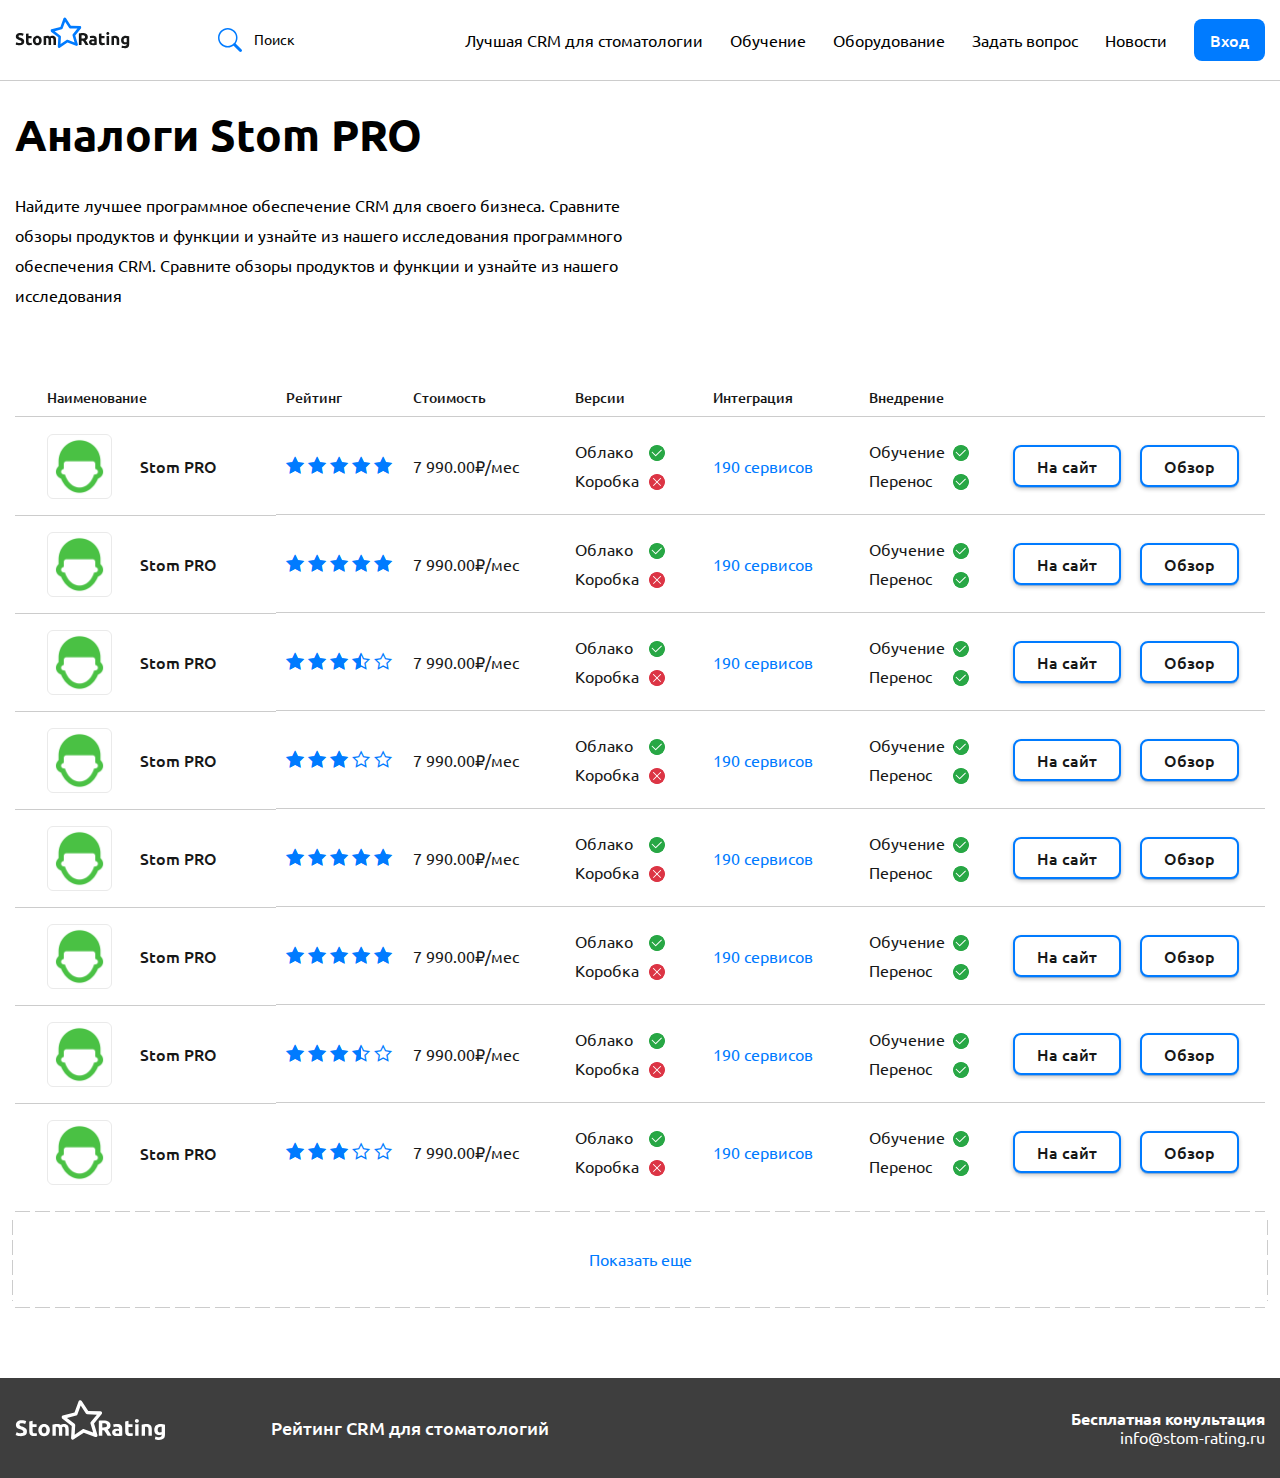
==== analogs.html @ 8da3179c "add page, fix task" ====
<!DOCTYPE html>
<html lang="ru">
	<head>
		<meta charset="UTF-8">
		<title>Stom Rating</title>
		<meta name="format-detection" content="telephone=no">
		<meta name="viewport" content="width=device-width, initial-scale=1.0">
		<!-- <meta name="robots" content="noindex, nofollow"> -->
		<!-- <meta name="viewport" content="width=device-width, initial-scale=1.0, maximum-scale=1.0, user-scalable=0"> -->
		<!-- <link rel="shortcut icon" href="favicon.ico"> -->
	
		<link rel="stylesheet" href="css/style.min.css">
	</head>
	<body>
		<div class="wrapper analogs-page">
			<header class="header" id="header">
	<div class="container">
		<div class="header__body">
			<div class="header__column header__column_1">
				<div class="header__logo logo">
					<a href="index.html">
						<img src="img/logo/logo.svg" alt="">
					</a>
				</div>
			</div>
			<div class="header__column header__column_2">
				<form action="/" class="search">
					<div class="search__item">
						<label class="search__icon" for="search">
							<img src="img/icons/Search.svg" alt="serch">
						</label>
						<input id="search" autocomplete="off" type="text" name="form[]" data-value="Поиск" class="input">
						<button class="" type="submit"><span><img src="img/icons/Search.svg" alt="btn"></span></button>
					</div>
				</form>
			</div>
			<div class="header__column header__column_3">
				<nav class="header__nav nav">
					<ul>
						<li>
							<a href="#">Лучшая CRM для стоматологии</a>
						</li>
						<li>
							<a href="#">Обучение</a>
						</li>
						<li>
							<a href="#">Оборудование</a>
						</li>
						<li>
							<a href="#">Задать вопрос</a>
						</li>
						<li>
							<a href="#">Новости</a>
						</li>
						<li>
							<a class="btn-default" href="#">Вход</a>
						</li>
					</ul>
				</nav>
			</div>
			<div class="header__column header__column_4">
				<div class="header__burger">
					<div class="burger-wrap">
						<div class="burger" data-activEl="nav">
							<span></span>
							<span></span>
							<span></span>
							<span></span>
						</div>
					</div>
				</div>
			</div>
		</div>
	</div>
</header>
			<main class="page">
				<div class="analogs-page-head">
					<div class="container">
						<h1 class="title">
							Аналоги Stom PRO
						</h1>
						<p>
							Найдите лучшее программное обеспечение CRM для своего бизнеса. Сравните обзоры продуктов и функции и узнайте из нашего исследования программного обеспечения CRM. Сравните обзоры продуктов и функции и узнайте из нашего исследования
						</p>					
					</div>					
				</div>


						<section class="table-block">
							<div class="container">
								<table class="responsive">
				    				
									<tr>
										<th>Наименование</th>
										<th>Рейтинг</th>
										<th>Стоимость</th>
										<th>Версии</th>
										<th>Интеграция</th>
										<th>Внедрение</th>
										<th></th>
									</tr>
									<tr>
										<td class="td td_1">
											<a href="#">
												<span class="ibg">
													<img src="img/user-male.png" alt="">
												</span>
												Stom PRO
											</a>
										</td>
										<td class="table-rating">
											<div class="rating-block">
												<div class="rating">
													<div class="rating__line">
														<span class="icon-star-empty"></span>
														<span class="icon-star-empty"></span>
														<span class="icon-star-empty"></span>
														<span class="icon-star-empty"></span>
														<span class="icon-star-empty"></span>
													</div>
													<div class="rating__activeline">
														<span class="icon-star-full"></span>
														<span class="icon-star-full"></span>
														<span class="icon-star-full"></span>
														<span class="icon-star-full"></span>
														<span class="icon-star-full"></span>
													</div>
													<input value="5" type="hidden" name="rating">
													<div class="stars">
														<span class="star"><i>Ужасно</i></span>
														<span class="star"><i>Плохо</i></span>
														<span class="star"><i>Нормально</i></span>
														<span class="star"><i>Хорошо</i></span>
														<span class="star"><i>Отлично</i></span>
													</div>
												</div>
											</div>
										</td>
										<td class="td td_2">7 990.00₽/мес</td>
										<td class="td td_3">
											<span class="yes">Облако</span>
											<span class="no">Коробка</span>
										</td>
										<td class="td td_4">
											<a class="link" href="#">190 сервисов</a>
										</td>
										<td class="td td_5">
											<span class="yes">Обучение</span>
											<span class="yes">Перенос</span>
										</td>
										<td class="td td_6">
											<a class="btn-default-2" href="#">На сайт</a>
											<a class="btn-default-2" href="#">Обзор</a>
										</td>
									</tr>
									<tr>
										<td class="td td_1">
											<a href="#">
												<span class="ibg">
													<img src="img/user-male.png" alt="">
												</span>
												Stom PRO
											</a>
										</td>
										<td class="table-rating">
											<div class="rating-block">
												<div class="rating">
													<div class="rating__line">
														<span class="icon-star-empty"></span>
														<span class="icon-star-empty"></span>
														<span class="icon-star-empty"></span>
														<span class="icon-star-empty"></span>
														<span class="icon-star-empty"></span>
													</div>
													<div class="rating__activeline">
														<span class="icon-star-full"></span>
														<span class="icon-star-full"></span>
														<span class="icon-star-full"></span>
														<span class="icon-star-full"></span>
														<span class="icon-star-full"></span>
													</div>
													<input value="5" type="hidden" name="rating">
													<div class="stars">
														<span class="star"><i>Ужасно</i></span>
														<span class="star"><i>Плохо</i></span>
														<span class="star"><i>Нормально</i></span>
														<span class="star"><i>Хорошо</i></span>
														<span class="star"><i>Отлично</i></span>
													</div>
												</div>
											</div>
										</td>
										<td class="td td_2">7 990.00₽/мес</td>
										<td class="td td_3">
											<span class="yes">Облако</span>
											<span class="no">Коробка</span>
										</td>
										<td class="td td_4">
											<a class="link" href="#">190 сервисов</a>
										</td>
										<td class="td td_5">
											<span class="yes">Обучение</span>
											<span class="yes">Перенос</span>
										</td>
										<td class="td td_6">
											<a class="btn-default-2" href="#">На сайт</a>
											<a class="btn-default-2" href="#">Обзор</a>
										</td>
									</tr>

									<tr>
										<td class="td td_1">
											<a href="#">
												<span class="ibg">
													<img src="img/user-male.png" alt="">
												</span>
												Stom PRO
											</a>
										</td>
										<td class="table-rating">
											<div class="rating-block">
												<div class="rating">
													<div class="rating__line">
														<span class="icon-star-empty"></span>
														<span class="icon-star-empty"></span>
														<span class="icon-star-empty"></span>
														<span class="icon-star-empty"></span>
														<span class="icon-star-empty"></span>
													</div>
													<div class="rating__activeline">
														<span class="icon-star-full"></span>
														<span class="icon-star-full"></span>
														<span class="icon-star-full"></span>
														<span class="icon-star-full"></span>
														<span class="icon-star-full"></span>
													</div>
													<input value="3.5" type="hidden" name="rating">
													<div class="stars">
														<span class="star"><i>Ужасно</i></span>
														<span class="star"><i>Плохо</i></span>
														<span class="star"><i>Нормально</i></span>
														<span class="star"><i>Хорошо</i></span>
														<span class="star"><i>Отлично</i></span>
													</div>
												</div>
											</div>
										</td>
										<td class="td td_2">7 990.00₽/мес</td>
										<td class="td td_3">
											<span class="yes">Облако</span>
											<span class="no">Коробка</span>
										</td>
										<td class="td td_4">
											<a class="link" href="#">190 сервисов</a>
										</td>
										<td class="td td_5">
											<span class="yes">Обучение</span>
											<span class="yes">Перенос</span>
										</td>
										<td class="td td_6">
											<a class="btn-default-2" href="#">На сайт</a>
											<a class="btn-default-2" href="#">Обзор</a>
										</td>
									</tr>

									<tr>
										<td class="td td_1">
											<a href="#">
												<span class="ibg">
													<img src="img/user-male.png" alt="">
												</span>
												Stom PRO
											</a>
										</td>
										<td class="table-rating">
											<div class="rating-block">
												<div class="rating">
													<div class="rating__line">
														<span class="icon-star-empty"></span>
														<span class="icon-star-empty"></span>
														<span class="icon-star-empty"></span>
														<span class="icon-star-empty"></span>
														<span class="icon-star-empty"></span>
													</div>
													<div class="rating__activeline">
														<span class="icon-star-full"></span>
														<span class="icon-star-full"></span>
														<span class="icon-star-full"></span>
														<span class="icon-star-full"></span>
														<span class="icon-star-full"></span>
													</div>
													<input value="3" type="hidden" name="rating">
													<div class="stars">
														<span class="star"><i>Ужасно</i></span>
														<span class="star"><i>Плохо</i></span>
														<span class="star"><i>Нормально</i></span>
														<span class="star"><i>Хорошо</i></span>
														<span class="star"><i>Отлично</i></span>
													</div>
												</div>
											</div>
										</td>
										<td class="td td_2">7 990.00₽/мес</td>
										<td class="td td_3">
											<span class="yes">Облако</span>
											<span class="no">Коробка</span>
										</td>
										<td class="td td_4">
											<a class="link" href="#">190 сервисов</a>
										</td>
										<td class="td td_5">
											<span class="yes">Обучение</span>
											<span class="yes">Перенос</span>
										</td>
										<td class="td td_6">
											<a class="btn-default-2" href="#">На сайт</a>
											<a class="btn-default-2" href="#">Обзор</a>
										</td>
									</tr>
									<tr>
										<td class="td td_1">
											<a href="#">
												<span class="ibg">
													<img src="img/user-male.png" alt="">
												</span>
												Stom PRO
											</a>
										</td>
										<td class="table-rating">
											<div class="rating-block">
												<div class="rating">
													<div class="rating__line">
														<span class="icon-star-empty"></span>
														<span class="icon-star-empty"></span>
														<span class="icon-star-empty"></span>
														<span class="icon-star-empty"></span>
														<span class="icon-star-empty"></span>
													</div>
													<div class="rating__activeline">
														<span class="icon-star-full"></span>
														<span class="icon-star-full"></span>
														<span class="icon-star-full"></span>
														<span class="icon-star-full"></span>
														<span class="icon-star-full"></span>
													</div>
													<input value="5" type="hidden" name="rating">
													<div class="stars">
														<span class="star"><i>Ужасно</i></span>
														<span class="star"><i>Плохо</i></span>
														<span class="star"><i>Нормально</i></span>
														<span class="star"><i>Хорошо</i></span>
														<span class="star"><i>Отлично</i></span>
													</div>
												</div>
											</div>
										</td>
										<td class="td td_2">7 990.00₽/мес</td>
										<td class="td td_3">
											<span class="yes">Облако</span>
											<span class="no">Коробка</span>
										</td>
										<td class="td td_4">
											<a class="link" href="#">190 сервисов</a>
										</td>
										<td class="td td_5">
											<span class="yes">Обучение</span>
											<span class="yes">Перенос</span>
										</td>
										<td class="td td_6">
											<a class="btn-default-2" href="#">На сайт</a>
											<a class="btn-default-2" href="#">Обзор</a>
										</td>
									</tr>
									<tr>
										<td class="td td_1">
											<a href="#">
												<span class="ibg">
													<img src="img/user-male.png" alt="">
												</span>
												Stom PRO
											</a>
										</td>
										<td class="table-rating">
											<div class="rating-block">
												<div class="rating">
													<div class="rating__line">
														<span class="icon-star-empty"></span>
														<span class="icon-star-empty"></span>
														<span class="icon-star-empty"></span>
														<span class="icon-star-empty"></span>
														<span class="icon-star-empty"></span>
													</div>
													<div class="rating__activeline">
														<span class="icon-star-full"></span>
														<span class="icon-star-full"></span>
														<span class="icon-star-full"></span>
														<span class="icon-star-full"></span>
														<span class="icon-star-full"></span>
													</div>
													<input value="5" type="hidden" name="rating">
													<div class="stars">
														<span class="star"><i>Ужасно</i></span>
														<span class="star"><i>Плохо</i></span>
														<span class="star"><i>Нормально</i></span>
														<span class="star"><i>Хорошо</i></span>
														<span class="star"><i>Отлично</i></span>
													</div>
												</div>
											</div>
										</td>
										<td class="td td_2">7 990.00₽/мес</td>
										<td class="td td_3">
											<span class="yes">Облако</span>
											<span class="no">Коробка</span>
										</td>
										<td class="td td_4">
											<a class="link" href="#">190 сервисов</a>
										</td>
										<td class="td td_5">
											<span class="yes">Обучение</span>
											<span class="yes">Перенос</span>
										</td>
										<td class="td td_6">
											<a class="btn-default-2" href="#">На сайт</a>
											<a class="btn-default-2" href="#">Обзор</a>
										</td>
									</tr>

									<tr>
										<td class="td td_1">
											<a href="#">
												<span class="ibg">
													<img src="img/user-male.png" alt="">
												</span>
												Stom PRO
											</a>
										</td>
										<td class="table-rating">
											<div class="rating-block">
												<div class="rating">
													<div class="rating__line">
														<span class="icon-star-empty"></span>
														<span class="icon-star-empty"></span>
														<span class="icon-star-empty"></span>
														<span class="icon-star-empty"></span>
														<span class="icon-star-empty"></span>
													</div>
													<div class="rating__activeline">
														<span class="icon-star-full"></span>
														<span class="icon-star-full"></span>
														<span class="icon-star-full"></span>
														<span class="icon-star-full"></span>
														<span class="icon-star-full"></span>
													</div>
													<input value="3.5" type="hidden" name="rating">
													<div class="stars">
														<span class="star"><i>Ужасно</i></span>
														<span class="star"><i>Плохо</i></span>
														<span class="star"><i>Нормально</i></span>
														<span class="star"><i>Хорошо</i></span>
														<span class="star"><i>Отлично</i></span>
													</div>
												</div>
											</div>
										</td>
										<td class="td td_2">7 990.00₽/мес</td>
										<td class="td td_3">
											<span class="yes">Облако</span>
											<span class="no">Коробка</span>
										</td>
										<td class="td td_4">
											<a class="link" href="#">190 сервисов</a>
										</td>
										<td class="td td_5">
											<span class="yes">Обучение</span>
											<span class="yes">Перенос</span>
										</td>
										<td class="td td_6">
											<a class="btn-default-2" href="#">На сайт</a>
											<a class="btn-default-2" href="#">Обзор</a>
										</td>
									</tr>

									<tr>
										<td class="td td_1">
											<a href="#">
												<span class="ibg">
													<img src="img/user-male.png" alt="">
												</span>
												Stom PRO
											</a>
										</td>
										<td class="table-rating">
											<div class="rating-block">
												<div class="rating">
													<div class="rating__line">
														<span class="icon-star-empty"></span>
														<span class="icon-star-empty"></span>
														<span class="icon-star-empty"></span>
														<span class="icon-star-empty"></span>
														<span class="icon-star-empty"></span>
													</div>
													<div class="rating__activeline">
														<span class="icon-star-full"></span>
														<span class="icon-star-full"></span>
														<span class="icon-star-full"></span>
														<span class="icon-star-full"></span>
														<span class="icon-star-full"></span>
													</div>
													<input value="3" type="hidden" name="rating">
													<div class="stars">
														<span class="star"><i>Ужасно</i></span>
														<span class="star"><i>Плохо</i></span>
														<span class="star"><i>Нормально</i></span>
														<span class="star"><i>Хорошо</i></span>
														<span class="star"><i>Отлично</i></span>
													</div>
												</div>
											</div>
										</td>
										<td class="td td_2">7 990.00₽/мес</td>
										<td class="td td_3">
											<span class="yes">Облако</span>
											<span class="no">Коробка</span>
										</td>
										<td class="td td_4">
											<a class="link" href="#">190 сервисов</a>
										</td>
										<td class="td td_5">
											<span class="yes">Обучение</span>
											<span class="yes">Перенос</span>
										</td>
										<td class="td td_6">
											<a class="btn-default-2" href="#">На сайт</a>
											<a class="btn-default-2" href="#">Обзор</a>
										</td>
									</tr>
				
				

				         		 </table> 
				         		 <div class="table-block__btn-load-more">
				         		 	<span></span>
				         		 	<a href="#" class="link">Показать еще</a>
				         		 </div>
							</div>
						</section>
			</main>
			<footer class="footer">
	<div class="container">
		<div class="footer__body">
			<div class="footer__column footer__column_1">
				<div class="footer__logo">
					<a href="#">
						<img src="img/logo/logo-white.svg" alt="logo">
					</a>
				</div>
			</div>
			<div class="footer__column footer__column_2">
				<div class="footer__title">
					Рейтинг CRM для стоматологий
				</div>
			</div>
			<div class="footer__column footer__column_3">
				<div class="footer__email">
					<span>Бесплатная конультация</span>
					<a href="mailto:info@stom-rating.ru">info@stom-rating.ru</a>
				</div>
			</div>
		</div>
	</div>
</footer>
		</div>
		<script src="js/libs.min.js"></script>
		<script src="js/main.min.js"></script>
	</body>
</html>
---- css/style.min.css ----
@font-face{font-family:Ubuntu;font-display:swap;src:url(../fonts/Ubuntu-Bold.woff) format("woff"),url(../fonts/Ubuntu-Bold.woff2) format("woff2");font-weight:700;font-style:normal}@font-face{font-family:Ubuntu-BoldItalic;font-display:swap;src:url(../fonts/Ubuntu-BoldItalic.woff) format("woff"),url(../fonts/Ubuntu-BoldItalic.woff2) format("woff2");font-weight:700;font-style:normal}@font-face{font-family:Ubuntu-Italic;font-display:swap;src:url(../fonts/Ubuntu-Italic.woff) format("woff"),url(../fonts/Ubuntu-Italic.woff2) format("woff2");font-weight:400;font-style:normal}@font-face{font-family:Ubuntu;font-display:swap;src:url(../fonts/Ubuntu-Light.woff) format("woff"),url(../fonts/Ubuntu-Light.woff2) format("woff2");font-weight:300;font-style:normal}@font-face{font-family:Ubuntu-LightItalic;font-display:swap;src:url(../fonts/Ubuntu-LightItalic.woff) format("woff"),url(../fonts/Ubuntu-LightItalic.woff2) format("woff2");font-weight:300;font-style:normal}@font-face{font-family:Ubuntu;font-display:swap;src:url(../fonts/Ubuntu-Medium.woff) format("woff"),url(../fonts/Ubuntu-Medium.woff2) format("woff2");font-weight:500;font-style:normal}@font-face{font-family:Ubuntu-MediumItalic;font-display:swap;src:url(../fonts/Ubuntu-MediumItalic.woff) format("woff"),url(../fonts/Ubuntu-MediumItalic.woff2) format("woff2");font-weight:500;font-style:normal}@font-face{font-family:Ubuntu;font-display:swap;src:url(../fonts/Ubuntu-Regular.woff) format("woff"),url(../fonts/Ubuntu-Regular.woff2) format("woff2");font-weight:400;font-style:normal}@font-face{font-family:icomoon;font-display:swap;src:url(../fonts/icomoon.woff) format("woff"),url(../fonts/icomoon.woff2) format("woff2");font-weight:400;font-style:normal}/*! normalize.css v8.0.1 | MIT License | github.com/necolas/normalize.css */html{line-height:1.15;-webkit-text-size-adjust:100%}body{margin:0}main{display:block}h1{font-size:2em;margin:.67em 0}hr{-webkit-box-sizing:content-box;box-sizing:content-box;height:0;overflow:visible}pre{font-family:monospace,monospace;font-size:1em}a{background-color:transparent}abbr[title]{border-bottom:none;text-decoration:underline;-webkit-text-decoration:underline dotted;text-decoration:underline dotted}b,strong{font-weight:bolder}code,kbd,samp{font-family:monospace,monospace;font-size:1em}small{font-size:80%}sub,sup{font-size:75%;line-height:0;position:relative;vertical-align:baseline}sub{bottom:-.25em}sup{top:-.5em}img{border-style:none}button,input,optgroup,select,textarea{font-family:inherit;font-size:100%;line-height:1.15;margin:0}button,input{overflow:visible}button,select{text-transform:none}[type=button],[type=reset],[type=submit],button{-webkit-appearance:button}[type=button]::-moz-focus-inner,[type=reset]::-moz-focus-inner,[type=submit]::-moz-focus-inner,button::-moz-focus-inner{border-style:none;padding:0}[type=button]:-moz-focusring,[type=reset]:-moz-focusring,[type=submit]:-moz-focusring,button:-moz-focusring{outline:1px dotted ButtonText}fieldset{padding:.35em .75em .625em}legend{-webkit-box-sizing:border-box;box-sizing:border-box;color:inherit;display:table;max-width:100%;padding:0;white-space:normal}progress{vertical-align:baseline}textarea{overflow:auto}[type=checkbox],[type=radio]{-webkit-box-sizing:border-box;box-sizing:border-box;padding:0}[type=number]::-webkit-inner-spin-button,[type=number]::-webkit-outer-spin-button{height:auto}[type=search]{-webkit-appearance:textfield;outline-offset:-2px}[type=search]::-webkit-search-decoration{-webkit-appearance:none}::-webkit-file-upload-button{-webkit-appearance:button;font:inherit}details{display:block}summary{display:list-item}template{display:none}[hidden]{display:none}@font-face{font-family:icomoon;src:url(../fonts/icomoon.eot?6o98gs);src:url(../fonts/icomoon.eot?6o98gs#iefix) format("embedded-opentype"),url(../fonts/icomoon.ttf?6o98gs) format("truetype"),url(../fonts/icomoon.woff?6o98gs) format("woff"),url(../fonts/icomoon.svg?6o98gs#icomoon) format("svg");font-weight:400;font-style:normal;font-display:block}[class*=" icon-"],[class^=icon-]{font-family:icomoon;speak:never;font-style:normal;font-weight:400;font-variant:normal;text-transform:none;line-height:1;-webkit-font-smoothing:antialiased;-moz-osx-font-smoothing:grayscale}.icon-arrow-down:before{content:"\e907"}.icon-arrow-up:before{content:"\e908"}.icon-keyboard_arrow_down:before{content:"\e902"}.icon-keyboard_arrow_right:before{content:"\e900"}.icon-arrow-thin-up:before{content:"\e903"}.icon-arrow-thin-down:before{content:"\e904"}.icon-arrow-right:before{content:"\e905"}.icon-arrow-left:before{content:"\e906"}.icon-chevron-thin-left:before{content:"\e90b"}.icon-chevron-thin-right:before{content:"\e90c"}.icon-star-empty:before{content:"\e9d7"}.icon-star-full:before{content:"\e9d9"}.icon-play3:before{content:"\ea1c"}.icon-pause2:before{content:"\ea1d"}*{padding:0;margin:0;border:0}*,:after,:before{-webkit-box-sizing:border-box;box-sizing:border-box}:active,:focus{outline:0}a:active,a:focus{outline:0}aside,footer,header,nav,section{display:block}body,html{height:100%;min-width:320px;margin:0 auto}body{line-height:1;font-family:Ubuntu,sans-serif;-ms-text-size-adjust:100%;-moz-text-size-adjust:100%;-webkit-text-size-adjust:100%;color:#171818;font-size:14px;opacity:0;-webkit-transition:opacity .8s ease;-o-transition:opacity .8s ease;transition:opacity .8s ease;-webkit-transition-delay:.5s;-o-transition-delay:.5s;transition-delay:.5s}body.lock{overflow:hidden}body.isload{opacity:1}button,input,textarea{font-family:Ubuntu,sans-serif}input::-ms-clear{display:none}button{cursor:pointer}button::-moz-focus-inner{padding:0;border:0}a,a:visited{text-decoration:none}a:hover{text-decoration:none}ul li{list-style:none}img{vertical-align:top}h1,h2,h3,h4,h5,h6{font-weight:inherit;font-size:inherit}.wrapper{width:100%;min-height:100%;overflow:hidden}.page{height:100%;padding-top:80px}.container{max-width:1330px;margin:0 auto;width:100%;padding:0 15px}.ibg{position:relative}.ibg img{position:absolute;width:100%;height:100%;top:0;left:0;-o-object-fit:cover;object-fit:cover}.logo{max-width:116px}.logo img{width:100%}.link{font-weight:400;font-size:16px;line-height:18px;color:#007bff;-webkit-transition:all .2s ease;-o-transition:all .2s ease;transition:all .2s ease}.link-arrow-right{font-weight:700;font-size:16px;line-height:18px;color:#007bff;-webkit-transition:all .2s ease;-o-transition:all .2s ease;transition:all .2s ease;position:relative;padding-right:30px}.link-arrow-right:before{position:absolute;content:url(../img/icons/Arrow-right.svg);top:60%;right:0;-webkit-transform:translateY(-50%);-ms-transform:translateY(-50%);transform:translateY(-50%);-webkit-transition:all .2s ease;-o-transition:all .2s ease;transition:all .2s ease}.link-2{font-weight:400;font-size:14px;line-height:16px;text-decoration:underline;color:#007bff;-webkit-transition:all .2s ease;-o-transition:all .2s ease;transition:all .2s ease}.title{font-weight:700;font-size:44px;line-height:51px}.title-2{font-weight:700;font-size:28px;line-height:30px}.btn-default{background:#007bff;display:inline-block;padding:12px 16px;border-radius:8px;color:#fff;font-size:16px;line-height:18.38px;font-weight:500;-webkit-transition:all .2s ease;-o-transition:all .2s ease;transition:all .2s ease}.btn-default-promo-code{background:#007bff;display:inline-block;padding:12px 16px 12px 57px;border-radius:8px;color:#fff;font-size:16px;line-height:18.38px;font-weight:500;-webkit-transition:all .2s ease;-o-transition:all .2s ease;transition:all .2s ease;position:relative}.btn-default-promo-code:before{position:absolute;content:'';top:50%;left:20px;-webkit-transform:translateY(-50%);-ms-transform:translateY(-50%);transform:translateY(-50%);width:24px;height:24px;background:url(../img/icons/box.svg) center no-repeat;background-size:contain}.btn-default-2{display:inline-block;background:#fff;font-weight:500;font-size:16px;line-height:18px;color:#171818;border:2px solid #007bff;-webkit-box-shadow:0 2px 4px rgba(0,0,0,.24),0 1px 0 rgba(85,162,248,.48);box-shadow:0 2px 4px rgba(0,0,0,.24),0 1px 0 rgba(85,162,248,.48);border-radius:8px;padding:10px 22px;cursor:pointer;-webkit-transition:all .2s ease;-o-transition:all .2s ease;transition:all .2s ease}.green-btn{display:inline-block;background:#28a745;border-radius:32px;padding:6px 12px;color:#fff;font-weight:700;font-size:12px;line-height:14px;-webkit-transition:all .2s ease;-o-transition:all .2s ease;transition:all .2s ease;position:relative;top:0}.views{position:relative;font-weight:400;font-size:14px;line-height:16px;padding-left:32px}.views:before{position:absolute;content:url(../img/icons/Eye.svg);top:-4px;left:0}.breadcrumbs{margin:25px 0;font-weight:400;font-size:16px;line-height:18px;color:#171818}.breadcrumbs>li{display:inline-block;-webkit-transition:all .2s ease;-o-transition:all .2s ease;transition:all .2s ease}.breadcrumbs>li.active>a{font-weight:400;font-size:16px;line-height:18px;color:#171818}.breadcrumbs>li>a{font-weight:400;font-size:16px;line-height:18px;color:rgba(23,24,24,.64);-webkit-transition:all .2s ease;-o-transition:all .2s ease;transition:all .2s ease}.breadcrumbs>li:not(:first-child):before{content:'/';margin-right:5px;color:rgba(23,24,24,.64)}.breadcrumbs>li:not(:first-child).active:before{color:#171818}.slick-slider{position:relative}.slick-slider .slick-list,.slick-slider .slick-track{-webkit-transform:translate3d(0,0,0);-ms-transform:translate3d(0,0,0);transform:translate3d(0,0,0)}.slick-slider .slick-list{position:relative;overflow:hidden;width:100%}.slick-slider .slick-track{position:relative;width:100%;display:-webkit-box;display:-ms-flexbox;display:flex}.slick-slider .slick-slide{position:relative}.burger-wrap{margin-left:10px;display:inline-block;border-radius:4px}.burger-wrap .burger{width:18px;height:18px;display:-webkit-box;display:-ms-flexbox;display:flex;-webkit-box-pack:center;-ms-flex-pack:center;justify-content:center;-webkit-box-align:center;-ms-flex-align:center;align-items:center;-webkit-box-orient:vertical;-webkit-box-direction:normal;-ms-flex-direction:column;flex-direction:column;position:relative;cursor:pointer}.burger-wrap .burger span{width:16px;height:2px;display:block;background:#000;position:absolute;-webkit-transition:all .2s;-o-transition:all .2s;transition:all .2s;border-radius:5px}.burger-wrap .burger span:nth-child(1){top:3px}.burger-wrap .burger span:nth-child(2){background:#000}.burger-wrap .burger span:nth-child(3){background:#000}.burger-wrap .burger span:nth-child(4){bottom:3px}.burger-wrap .second{-webkit-transform:rotate(45deg) scale(1)!important;-ms-transform:rotate(45deg) scale(1)!important;transform:rotate(45deg) scale(1)!important;background:#000}.burger-wrap .third{-webkit-transform:rotate(-45deg) scale(1)!important;-ms-transform:rotate(-45deg) scale(1)!important;transform:rotate(-45deg) scale(1)!important;background:#000}.burger-wrap .first{-webkit-transform:scale(0)!important;-ms-transform:scale(0)!important;transform:scale(0)!important}.burger-wrap .fourth{-webkit-transform:scale(0)!important;-ms-transform:scale(0)!important;transform:scale(0)!important}.btn{display:-webkit-inline-box;display:-ms-inline-flexbox;display:inline-flex;padding:0 0}.btn._fw{width:100%}.select{position:relative}.select__item{position:relative}.select__title{color:#000;background-color:#fff;cursor:pointer;border-radius:4px}.select__value{display:-webkit-box;display:-ms-flexbox;display:flex;color:#000;height:30px;padding:0 14px 0 39px;-webkit-box-align:center;-ms-flex-align:center;align-items:center;-webkit-box-pack:justify;-ms-flex-pack:justify;justify-content:space-between;-webkit-box-orient:horizontal;-webkit-box-direction:reverse;-ms-flex-direction:row-reverse;flex-direction:row-reverse}.select__value span{height:1em;overflow:hidden;display:-webkit-box;-webkit-line-clamp:1;-webkit-box-orient:vertical}.select__value:before{content:"";display:inline-block;-webkit-transition:all .3s ease 0s;-o-transition:all .3s ease 0s;transition:all .3s ease 0s;width:8px;height:7px;background:url(../img/icons/select-arrow.svg) center/100% no-repeat}.select__input{width:100%;background-color:transparent;height:100%}.select__options{color:#000;display:none;position:absolute;top:29px;border-radius:0 0 4px 4px;min-width:100%;left:0;background-color:#fff;border-top:0;border:1px solid #d9d9d9;border-top:0;font-size:14px;padding:10px 0 5px 0}.select__option{cursor:pointer;padding:5px 15px;margin:0}.select._active{z-index:5}.select._active .select__value:before{-webkit-transform:rotate(-180deg);-ms-transform:rotate(-180deg);transform:rotate(-180deg)}.select._active .select__options{display:block}input[type=email],input[type=tel],input[type=text],textarea{-webkit-appearance:none;-moz-appearance:none;appearance:none}.input{border-radius:0!important;width:100%;display:block;padding:0 20px}textarea.input{resize:none;padding:0 0}.checkbox{position:relative}.checkbox__input{position:absolute;width:0;height:0;opacity:0;visibility:hidden}.checkbox__input:checked+.checkbox__text:before{background:#fff url(../img/icons/check.svg) center no-repeat}.checkbox__text{display:-webkit-inline-box;display:-ms-inline-flexbox;display:inline-flex;-webkit-box-align:center;-ms-flex-align:center;align-items:center;position:relative;font-size:16px;color:#fff;letter-spacing:-.3px;line-height:calc(20 / 16);cursor:pointer}.checkbox__text:before{content:"";-ms-flex-item-align:start;align-self:flex-start;margin:0 14px 0 0;-webkit-box-flex:0;-ms-flex:0 0 20px;flex:0 0 20px;left:0;top:0;width:20px;height:18px;background:#fff;border:1px solid #a7a9ac}.checkbox a{color:#fff;text-decoration:underline}.checkbox._error .checkbox__text:before{border:1px solid #ee1212}.options{display:-webkit-box;display:-ms-flexbox;display:flex;-webkit-box-orient:vertical;-webkit-box-direction:normal;-ms-flex-direction:column;flex-direction:column;-webkit-box-align:start;-ms-flex-align:start;align-items:flex-start}.options__item{position:relative;cursor:pointer}.options__input{position:absolute;width:0;height:0;opacity:0;left:0;top:0;visibility:hidden}.options__input:checked+.options__text:after{-webkit-transform:scale(1);-ms-transform:scale(1);transform:scale(1)}.options__text{display:-webkit-inline-box;display:-ms-inline-flexbox;display:inline-flex;-webkit-box-align:center;-ms-flex-align:center;align-items:center;position:relative;font-size:16px;color:#fff;letter-spacing:-.3px;line-height:calc(20 / 16)}.options__text:before{content:"";-ms-flex-item-align:start;align-self:flex-start;margin:0 14px 0 0;-webkit-box-flex:0;-ms-flex:0 0 20px;flex:0 0 20px;left:0;top:0;border-radius:50%;width:20px;height:18px;background:#fff;border:1px solid #a7a9ac}.options__text:after{content:"";-webkit-transition:all .3s ease 0s;-o-transition:all .3s ease 0s;transition:all .3s ease 0s;-webkit-transform:scale(0);-ms-transform:scale(0);transform:scale(0);width:10px;height:10px;border-radius:50%;background-color:#77243a;position:absolute;left:5px;top:4px}.option{position:relative;cursor:pointer;padding-left:25px;line-height:16px;margin-bottom:10px;font-size:15px;font-weight:300}.option:last-child{margin-bottom:0}.option input{display:none}.option:before{position:absolute;left:0;top:0;width:16px;height:16px;content:'';border:1px solid #7f7f7f;border-radius:4px;z-index:2}.option.active:before{background:url(../img/icons/chek.svg) center 1px no-repeat}.option.active:after{background:#007bff;border:1px solid #007bff}.option:after{position:absolute;left:0;top:0;width:16px;height:16px;content:'';border:1px solid #7f7f7f;border-radius:4px;z-index:1}.rating-block{display:table;font-size:0;width:138px;height:30px}.rating{display:inline-block;position:relative;vertical-align:middle;width:100%;height:25px}.rating.edit .star{cursor:pointer}.rating .star{width:17px;height:14px;display:inline-block;position:relative;z-index:3}.rating__line{position:absolute;width:auto;height:24px;top:0;left:0;z-index:1;background-size:136px 100%;display:-webkit-box;display:-ms-flexbox;display:flex;font-size:24px;color:#007bff}.rating__line>span{margin-right:4px}.rating__activeline{position:absolute;width:0;height:24px;top:0;left:0;z-index:2;background-size:136px 100%;display:-webkit-box;display:-ms-flexbox;display:flex;font-size:24px;overflow:hidden;color:#007bff}.rating__activeline>span{margin-right:4px}.rating__value{display:inline-block;color:#1b3139;font-size:14px;line-height:13px;vertical-align:middle;margin:8px 0}.quantity{width:88px;height:40px;display:-webkit-box;display:-ms-flexbox;display:flex;border:1px solid rgba(166,166,166,.45)}.quantity__button{-webkit-box-flex:0;-ms-flex:0 0 30px;flex:0 0 30px;position:relative;cursor:pointer}.quantity__button::after,.quantity__button::before{content:"";position:absolute;top:50%;left:50%;-webkit-transition:all .3s ease 0s;-o-transition:all .3s ease 0s;transition:all .3s ease 0s;margin:0 0 0 -4.5px;background-color:#a6a6a6;width:9px;height:1px}.quantity__button_plus::before{-webkit-transform:rotate(-90deg);-ms-transform:rotate(-90deg);transform:rotate(-90deg)}.quantity__input{-webkit-box-flex:1;-ms-flex:1 1 auto;flex:1 1 auto}.quantity__input input{height:100%;color:#a6a6a6;font-size:12px;width:100%;text-align:center}table th{font-weight:700}table td,table th{padding:9px 15px 9px 0;text-align:left}.header{position:fixed;top:0;left:0;width:100%;border-bottom:1px solid #ccc;-webkit-transition:all .8s ease;-o-transition:all .8s ease;transition:all .8s ease;background:#fff;z-index:100}.header.open{border-bottom:1px solid transparent}.header__body{min-height:80px;padding:10px 0;display:-webkit-box;display:-ms-flexbox;display:flex;-webkit-box-align:center;-ms-flex-align:center;align-items:center}.header__column_1{-webkit-box-flex:0;-ms-flex:0 1 auto;flex:0 1 auto;margin-right:15px}.header__column_2{-webkit-box-flex:1;-ms-flex:1 1 auto;flex:1 1 auto;display:-webkit-box;display:-ms-flexbox;display:flex;-webkit-box-pack:center;-ms-flex-pack:center;justify-content:center;margin-right:15px}.header__column_3{-webkit-box-flex:0;-ms-flex:0 0 auto;flex:0 0 auto}.header__logo{margin-bottom:15px}.header__nav>ul{text-align:right}.header__nav>ul>li{display:inline-block}.header__nav>ul>li:not(:last-child){margin-right:24px}.header__nav>ul>li>a{display:inline-block;color:#000;font-size:16px;line-height:18.38px;-webkit-transition:all .2s ease;-o-transition:all .2s ease;transition:all .2s ease}.header__nav>ul>li>a.btn-default{color:#fff}.search{margin-right:74px}.search__item{display:-webkit-box;display:-ms-flexbox;display:flex;-webkit-transition:all .2s ease;-o-transition:all .2s ease;transition:all .2s ease}.search__item._focus .input{width:150px;border-bottom:1px solid #ccc;opacity:1;color:#171818;letter-spacing:.7px;margin-left:12px}.search__item._focus button{opacity:1;min-width:30px;width:30px}.search__item._focus .search__icon{opacity:0;width:0;-webkit-box-flex:0;-ms-flex:0 0 0px;flex:0 0 0px}.search__icon{-webkit-box-flex:0;-ms-flex:0 0 24px;flex:0 0 24px;cursor:pointer;display:-webkit-box;display:-ms-flexbox;display:flex;-webkit-box-align:center;-ms-flex-align:center;align-items:center}.search__icon img{width:100%}.search .input{padding-left:0;padding-right:0;margin-left:12px;border-bottom:1px solid transparent;-webkit-transition:all .2s ease;-o-transition:all .2s ease;transition:all .2s ease;min-width:50px;width:50px}.search button{min-width:0;width:0;background:0 0;height:30px;display:-webkit-box;display:-ms-flexbox;display:flex;-webkit-box-pack:center;-ms-flex-pack:center;justify-content:center;-webkit-box-align:center;-ms-flex-align:center;align-items:center;-webkit-transition:all .2s ease;-o-transition:all .2s ease;transition:all .2s ease;opacity:0}.search button>span{width:60%;height:80%}.search button>span>img{width:100%}.main-banner{min-height:370px;position:relative;display:-webkit-box;display:-ms-flexbox;display:flex;-webkit-box-orient:vertical;-webkit-box-direction:normal;-ms-flex-direction:column;flex-direction:column}.main-banner__bg{position:absolute;top:0;left:0;width:100%;height:100%;z-index:-1}.main-banner__body{padding:79px 15px;color:#fff;-webkit-box-flex:1;-ms-flex:1 1 auto;flex:1 1 auto;display:-webkit-box;display:-ms-flexbox;display:flex;-webkit-box-align:center;-ms-flex-align:center;align-items:center}.main-banner__title{font-size:36px;font-weight:700;line-height:41px}.main-banner__text{font-weight:400;font-size:16px;line-height:18px;max-width:443px;margin-bottom:40px}.main-banner__text>p{margin:15px 0}.main-banner__btn-filter{position:relative;height:42px}.main-banner__btn-filter .filter{position:absolute;top:0;left:0}.filter{border:2px solid #007bff;width:255px;background:#fff;border-radius:8px;-webkit-box-shadow:0 2px 4px rgba(0,0,0,.24),0 1px 0 rgba(85,162,248,.48);box-shadow:0 2px 4px rgba(0,0,0,.24),0 1px 0 rgba(85,162,248,.48);-webkit-transition:all .4s ease;-o-transition:all .4s ease;transition:all .4s ease;z-index:10}.filter._active{width:302px;border:2px solid #fff}.filter._active .title-2{font-size:16px;opacity:1;position:relative;top:11px}.filter._active .title-1{font-size:0;opacity:0;-webkit-transition:all .2s ease;-o-transition:all .2s ease;transition:all .2s ease}.filter .title-2{font-size:0;opacity:0;-webkit-transition:all .2s ease;-o-transition:all .2s ease;transition:all .2s ease}.filter .title-1{font-size:16px;opacity:1;-webkit-transition:all .2s ease;-o-transition:all .2s ease;transition:all .2s ease}.filter__title{min-height:42px;color:#171818;width:100%;font-weight:500;font-size:16px;line-height:18px;display:-webkit-box;display:-ms-flexbox;display:flex;-webkit-box-align:center;-ms-flex-align:center;align-items:center;padding:10px 22px;cursor:pointer}.filter__title.btn-default-2{border:none;-webkit-box-shadow:none;box-shadow:none}.filter__toggle-collapse{color:#171818;display:none;padding:10px 21px 20px}.filter__toggle-collapse label{font-weight:500;font-size:14px;line-height:16px;color:#171818;opacity:.54;margin-bottom:11px;display:block}.filter__options{margin:14px 0 26px}.filter__options .option{font-weight:400;font-size:12px;line-height:14px;color:#171818;padding-left:28px}.filter__submit-wrap{margin-top:36px;margin-bottom:16px}.filter__submit-wrap .btn-default-2{width:100%}.filter__clear{text-align:center}.table-block{margin:70px 0}.table-block__btn-load-more{height:97px;display:-webkit-box;display:-ms-flexbox;display:flex;-webkit-box-align:center;-ms-flex-align:center;align-items:center;-webkit-box-pack:center;-ms-flex-pack:center;justify-content:center;position:relative;margin-top:10px;margin-bottom:10px}.table-block__btn-load-more:after,.table-block__btn-load-more:before{position:absolute;content:'';width:100%;height:1px;background-image:-webkit-gradient(linear,left top,right top,from(#ccc),color-stop(75%,#ccc),color-stop(75%,transparent),to(transparent));background-image:-o-linear-gradient(left,#ccc,#ccc 75%,transparent 75%,transparent 100%);background-image:linear-gradient(90deg,#ccc,#ccc 75%,transparent 75%,transparent 100%);background-size:20px 1px;border:none}.table-block__btn-load-more:before{top:0;left:0}.table-block__btn-load-more:after{left:0;bottom:0}.table-block__btn-load-more>span{position:absolute;top:0;left:0;height:100%;width:100%;z-index:-1}.table-block__btn-load-more>span:after,.table-block__btn-load-more>span:before{position:absolute;content:'';width:81px;height:1px;background-image:-webkit-gradient(linear,left top,right top,from(#ccc),color-stop(75%,#ccc),color-stop(75%,transparent),to(transparent));background-image:-o-linear-gradient(left,#ccc,#ccc 75%,transparent 75%,transparent 100%);background-image:linear-gradient(90deg,#ccc,#ccc 75%,transparent 75%,transparent 100%);background-size:20px 1px;border:none;-webkit-transform:rotate(90deg);-ms-transform:rotate(90deg);transform:rotate(90deg)}.table-block__btn-load-more>span:before{top:49px;left:-43px}.table-block__btn-load-more>span:after{right:-43px;top:49px}.table-block table{width:100%;border-collapse:collapse;word-break:break-word;font-weight:400;font-size:16px;line-height:18px;white-space:normal}.table-block table tr:not(:first-child){height:98px}.table-block th{font-weight:500;font-size:14px;line-height:16px;padding:10px 15px 10px 0}.table-block th:first-child{padding-left:32px}.table-block th:nth-child(2){padding-left:10px}.table-block th:nth-child(3){padding-left:10px}.table-block td:first-child{padding-left:32px;border-right:1px solid #ccc;height:98px;white-space:normal;width:100%}.table-block tr:not(:last-child)>th{border-bottom:1px solid #ccc}.table-block tr:not(:last-child) td,.table-block tr:not(:last-child)>.td{border-bottom:1px solid #ccc}.table-block .table-rating{width:127px;min-width:127px;padding-right:10px;padding-left:10px}.table-block .table-rating .rating-block{display:block;width:107px;height:20px}.table-block .table-rating .rating{height:20px}.table-block .table-rating .rating__line{font-size:18px;height:20px}.table-block .table-rating .rating__activeline{font-size:18px;height:20px}.table-block .td_1{display:-webkit-box;display:-ms-flexbox;display:flex;-webkit-box-orient:vertical;-webkit-box-direction:normal;-ms-flex-direction:column;flex-direction:column;-webkit-box-pack:center;-ms-flex-pack:center;justify-content:center;-webkit-box-flex:1;-ms-flex:1 1 auto;flex:1 1 auto}.table-block .td_1>a{font-weight:500;font-size:16px;line-height:18px;display:-webkit-box;display:-ms-flexbox;display:flex;-webkit-box-align:center;-ms-flex-align:center;align-items:center;color:#171818;-webkit-transition:all .2s ease;-o-transition:all .2s ease;transition:all .2s ease}.table-block .td_1>a>span{-webkit-box-flex:0;-ms-flex:0 0 auto;flex:0 0 auto;display:inline-block;width:65px;height:65px;background:#fff;border:1px solid #eaeaea;border-radius:6px;margin-right:28px}.table-block .td_2{width:172px;min-width:172px;padding-left:10px}.table-block .td_3{width:11%}.table-block .td_3>span{display:block;position:relative;line-height:29px;width:90px;padding-right:20px}.table-block .td_3>span:after{position:absolute;right:0;top:39%;-webkit-transform:translateY(-50%);-ms-transform:translateY(-50%);transform:translateY(-50%);height:16px}.table-block .td_3>span.yes:after{content:url(../img/icons/yes.svg)}.table-block .td_3>span.no:after{content:url(../img/icons/no.svg)}.table-block .td_4{min-width:130px;white-space:normal}.table-block .td_5{width:11.5%;-webkit-box-flex:0;-ms-flex:0 0 11.5%;flex:0 0 11.5%}.table-block .td_5>span{display:block;position:relative;line-height:29px;width:100px;padding-right:20px}.table-block .td_5>span:after{position:absolute;right:0;top:39%;-webkit-transform:translateY(-50%);-ms-transform:translateY(-50%);transform:translateY(-50%);height:16px}.table-block .td_5>span.yes:after{content:url(../img/icons/yes.svg)}.table-block .td_5>span.no:after{content:url(../img/icons/no.svg)}.table-block .td_6{width:252px;min-width:252px}.table-block .td_6>a:first-child{margin-right:15px}.good-to-know{margin:159px 0 100px}.good-to-know__title{margin-bottom:83px}.good-to-know__body{display:-webkit-box;display:-ms-flexbox;display:flex;-ms-flex-wrap:wrap;flex-wrap:wrap;-webkit-box-pack:justify;-ms-flex-pack:justify;justify-content:space-between;margin:0 -15px}.good-to-know__item{width:49.8%;padding:0 15px;margin-bottom:100px}.item-good-to-know{display:-webkit-box;display:-ms-flexbox;display:flex}.item-good-to-know__column_1{-webkit-box-flex:0;-ms-flex:0 0 47.55%;flex:0 0 47.55%}.item-good-to-know__column_2{-webkit-box-flex:1;-ms-flex:1 1 auto;flex:1 1 auto}.item-good-to-know__img{overflow:hidden;border-radius:8px;height:100%;width:100%;min-height:302px}.item-good-to-know__text-wrap{padding:25px 0 25px 32px;display:-webkit-box;display:-ms-flexbox;display:flex;-webkit-box-orient:vertical;-webkit-box-direction:normal;-ms-flex-direction:column;flex-direction:column;height:100%}.item-good-to-know__views{margin-bottom:17px}.item-good-to-know__text{font-weight:700;font-size:24px;line-height:28px;-webkit-box-flex:1;-ms-flex:1 1 auto;flex:1 1 auto;margin-bottom:19px}.reviews-block{margin:26px 0}.reviews-block_2{margin:166px 0 166px}.reviews-block__title{margin-bottom:15px}.reviews-block__all-reviews-link{margin-bottom:30px}.reviews-block__list{margin:85px 0;position:relative}.reviews-block__list li{margin-bottom:50px}.reviews-block__list li .item-slider-reviews{padding:0}.reviews-block__list li .item-slider-reviews__text{max-width:600px}.slider-reviews{margin:85px -15px;position:relative}.slider-reviews .slick-arrow{position:absolute;top:50%;-webkit-transform:translateY(-50%);-ms-transform:translateY(-50%);transform:translateY(-50%);width:44px;height:44px;border-radius:8px;background:#007bff;z-index:5;cursor:pointer;-webkit-transition:all .2s ease;-o-transition:all .2s ease;transition:all .2s ease}.slider-reviews .slick-arrow>span{position:absolute;top:50%;left:50%;-webkit-transform:translate(-50%,-50%);-ms-transform:translate(-50%,-50%);transform:translate(-50%,-50%)}.slider-reviews .slick-arrow.slick-disabled{opacity:.64}.slider-reviews .slick-prev{left:-69px}.slider-reviews .slick-next{right:-69px}.slider-reviews__item{display:-webkit-box;display:-ms-flexbox;display:flex;-webkit-box-orient:vertical;-webkit-box-direction:normal;-ms-flex-direction:column;flex-direction:column}.slider-reviews-2{margin:70px -15px;position:relative}.slider-reviews-2._two-items{width:auto}.slider-reviews-2 .slick-arrow{position:absolute;top:50%;-webkit-transform:translateY(-50%);-ms-transform:translateY(-50%);transform:translateY(-50%);width:44px;height:44px;border-radius:8px;background:#007bff;z-index:5;cursor:pointer;-webkit-transition:all .2s ease;-o-transition:all .2s ease;transition:all .2s ease}.slider-reviews-2 .slick-arrow>span{position:absolute;top:50%;left:50%;-webkit-transform:translate(-50%,-50%);-ms-transform:translate(-50%,-50%);transform:translate(-50%,-50%)}.slider-reviews-2 .slick-arrow.slick-disabled{opacity:.64}.slider-reviews-2 .slick-prev{left:-69px}.slider-reviews-2 .slick-next{right:-69px}.slider-reviews-2__item{display:-webkit-box;display:-ms-flexbox;display:flex;-webkit-box-orient:vertical;-webkit-box-direction:normal;-ms-flex-direction:column;flex-direction:column}.slider-reviews-2 .item-slider-reviews__name>span{margin-left:22px}.slider-reviews-2 .rating-block{height:30px;width:80px}.slider-reviews-2 .rating-block .rating{width:100%}.slider-reviews-2 .item-slider-reviews__name{margin-top:15px}.slider-reviews-2 .item-slider-reviews__title{font-weight:700;font-size:29px;line-height:33px;margin-bottom:33px}.slider-reviews-2 .item-slider-reviews__photo{margin-bottom:25px}.slider-reviews-2 .item-slider-reviews__text{text-align:left}.item-slider-reviews{padding:0 15px}.item-slider-reviews__title{font-weight:700;font-size:29px;line-height:33px;margin-bottom:33px}.item-slider-reviews__top{display:-webkit-box;display:-ms-flexbox;display:flex}.item-slider-reviews__column_1{-webkit-box-flex:0;-ms-flex:0 0 auto;flex:0 0 auto;margin-right:25px}.item-slider-reviews__column_2{-webkit-box-flex:1;-ms-flex:1 1 auto;flex:1 1 auto}.item-slider-reviews__photo{width:78px;height:78px;border-radius:8px;overflow:hidden;margin-bottom:24px}.item-slider-reviews__name{font-weight:400;font-size:14px;line-height:16px;margin-bottom:8px}.item-slider-reviews__title{-webkit-box-flex:1;-ms-flex:1 1 auto;flex:1 1 auto;font-weight:700;font-size:18px;line-height:21px;margin-bottom:16px}.item-slider-reviews__text{font-weight:400;font-size:14px;line-height:16px}.news-block{margin:200px 0 200px}.news-block__title{text-align:center;margin-bottom:81px}.news-block__cards{display:-webkit-box;display:-ms-flexbox;display:flex;-ms-flex-wrap:wrap;flex-wrap:wrap;margin:0 -15px}.news-block__card{width:33.3333%;padding:0 15px}.card-news{min-height:418px;display:-webkit-box;display:-ms-flexbox;display:flex;-webkit-box-orient:vertical;-webkit-box-direction:normal;-ms-flex-direction:column;flex-direction:column}.card-news__inner{-webkit-box-flex:1;-ms-flex:1 1 auto;flex:1 1 auto;background:#fff;border:1px solid #eaeaea;border-radius:8px;padding:24px 24px;display:-webkit-box;display:-ms-flexbox;display:flex;-webkit-box-orient:vertical;-webkit-box-direction:normal;-ms-flex-direction:column;flex-direction:column}.card-news__img{width:100%;min-height:150px;margin-bottom:25px;border-radius:8px;overflow:hidden}.card-news__text-wrap{display:-webkit-box;display:-ms-flexbox;display:flex;-webkit-box-orient:vertical;-webkit-box-direction:normal;-ms-flex-direction:column;flex-direction:column;height:100%;-webkit-box-flex:1;-ms-flex:1 1 auto;flex:1 1 auto}.card-news__views{margin-bottom:29px}.card-news__text{-webkit-box-flex:1;-ms-flex:1 1 auto;flex:1 1 auto;font-weight:700;font-size:24px;line-height:28px;flex:1 1 auto;margin-bottom:19px}.instruction-block{margin:52px 0 118px}.instruction-block__title{text-align:center;margin-bottom:75px}.instruction>li{min-height:85px;border-radius:8px;border:1px solid #ccc;margin-bottom:16px}.instruction__title{padding:10px 80px 10px 32px;position:relative;min-height:85px;display:-webkit-box;display:-ms-flexbox;display:flex;-webkit-box-align:center;-ms-flex-align:center;align-items:center;cursor:pointer;font-weight:700;font-size:18px;line-height:21px;color:#000}.instruction__title:before{position:absolute;content:url(../img/icons/Arrow-bar-down.svg);top:50%;right:32px;-webkit-transform:translateY(-50%);-ms-transform:translateY(-50%);transform:translateY(-50%);height:32px;width:32px}.instruction__collapse{display:none;padding:5px 32px 32px;font-weight:400;font-size:16px;line-height:18px}.instruction__collapse>p{margin:15px 0}.instruction__collapse h4{margin:0 0 15px;font-weight:700;font-size:18px;line-height:20px}.product-head{margin:25px 0}.product-head__body{display:-webkit-box;display:-ms-flexbox;display:flex}.product-head__column_1{-webkit-box-flex:0;-ms-flex:0 0 auto;flex:0 0 auto;margin-right:30px}.product-head__column_2{-webkit-box-flex:1;-ms-flex:1 1 auto;flex:1 1 auto}.product-head__column_3{width:100%}.product-head__img{width:192px;height:192px;overflow:hidden;border-radius:8px}.product-head__title{font-weight:700;font-size:24px;line-height:28px;margin:15px 0 15px}.product-head__date{font-weight:700;font-size:14px;line-height:16px;color:rgba(23,24,24,.54);margin:10px 0 16px}.product-head__cost{font-weight:700;font-size:14px;line-height:16px;white-space:nowrap}.product-head__cost>span{font-weight:700;font-size:21px;line-height:24px}.product-head__btn-wrap{margin:18px 0}.product-head__btn-link{display:inline-block}.product-head__btn-link:not(:last-child){margin-right:13px;margin-bottom:16px}.product-head .rating{width:100%}.product-head .rating__value{font-weight:400;font-size:14px;line-height:16px;margin:8px 0}.product-head .rating .star{height:25px;width:24px}.local-navigation{margin:50px 0}.local-navigation__list>li{display:-webkit-box;display:-ms-flexbox;display:flex;border-bottom:1px solid #ccc;overflow-x:auto}.local-navigation__list>li>a{display:inline-block;font-weight:400;font-size:20px;line-height:30px;color:#171818;opacity:.54;position:relative;-webkit-transition:all .2s ease;-o-transition:all .2s ease;transition:all .2s ease;padding-bottom:12px;padding-top:10px}.local-navigation__list>li>a:not(:last-child){margin-right:32px}.local-navigation__list>li>a:before{position:absolute;content:'';width:0%;bottom:0;height:3px;background-color:#007bff;left:50%;-webkit-transform:translateX(-50%);-ms-transform:translateX(-50%);transform:translateX(-50%);-webkit-transition:all .2s ease;-o-transition:all .2s ease;transition:all .2s ease}.local-navigation__list>li>a.active{color:#171818;opacity:1}.local-navigation__list>li>a.active:before{width:100%}.overview{margin:79px 0 79px;font-weight:400;font-size:16px;line-height:30px}.overview p{margin:20px 0;max-width:525px}.overview .list-block{margin-top:60px}.overview__body{display:-webkit-box;display:-ms-flexbox;display:flex}.overview__column_1{-webkit-box-flex:0;-ms-flex:0 1 51.15385%;flex:0 1 51.15385%;padding-right:30px}.overview__column_2{-webkit-box-flex:0;-ms-flex:0 1 48.84615%;flex:0 1 48.84615%}.overview__title{margin-bottom:24px}.overview__video-wrap{width:100%;height:0;padding-bottom:56%;border-radius:10px;overflow:hidden;position:relative}.overview__video-wrap>iframe{position:absolute;top:0;left:0;width:100%;height:100%}.list-block{margin:35px 0}.list-block__title{font-weight:700;font-size:18px;line-height:30px;margin-bottom:16px}.list-block>ul{font-weight:400;font-size:16px;line-height:30px;color:rgba(0,0,0,.54)}.list-block>ul>li:not(:last-child){margin-bottom:4px}.cost{margin:163px 0 100px}.cost__title{margin-bottom:26px}.cost__table-wrap{overflow-x:auto}.cost__table{max-width:1078px;width:100%;min-width:848px;border-radius:8px;border-spacing:0;word-break:break-word}.cost__table th{font-weight:400;font-size:14px;line-height:20px;text-align:center;color:#171818;opacity:.54}.cost__table td{font-weight:400;font-size:20px;line-height:20px;text-align:center;border:1px solid #ccc;padding:10px 10px}.cost__table td:first-child{text-align:left;padding-left:24px;border-right:none;width:100%}.cost__table td:nth-child(2){border-right:none;border-left:none;min-width:150px}.cost__table td:nth-child(3){border-right:none;min-width:251px}.cost__table td:last-child{min-width:192px}.cost__table td>span{display:block;font-weight:400;font-size:12px;line-height:20px;color:rgba(23,24,24,.54)}.cost__table tr{height:77px}.cost__table tr:first-child{height:50px}.cost__table tr:not(:last-child)>td{border-bottom:none}.cost__table tr:nth-child(2)>td:first-child{border-top-left-radius:8px}.cost__table tr:nth-child(2)>td:last-child{border-top-right-radius:8px}.cost__table tr:last-child>td:first-child{border-bottom-left-radius:8px}.cost__table tr:last-child>td:last-child{border-bottom-right-radius:8px}.cost__text-wrap{margin:46px 0;font-weight:400;font-size:16px;line-height:30px}.cost__text-wrap p{margin:16px 0;max-width:525px}.cost__text-title{margin-bottom:16px;font-weight:700;font-size:18px;line-height:30px}.functional{margin:199px 0 100px}.functional__title{margin-bottom:41px}.functional__list{display:-webkit-box;display:-ms-flexbox;display:flex;-ms-flex-wrap:wrap;flex-wrap:wrap;margin:0 -15px}.functional__list>li{width:33.3333%;padding:0 15px}.functional__list>li>.wrap{margin-bottom:24px}.functional__list-title{position:relative;padding-left:25px;cursor:pointer}.functional__list-title>h4{display:inline-block;font-weight:700;font-size:18px;line-height:30px;padding-right:25px;position:relative}.functional__list-title>span{position:absolute;top:7px;left:0;width:16px;height:16px}.functional__list-title>span>img{width:100%}.functional__list-title._spoller h4:after{position:absolute;content:'';top:7px;right:0;width:16px;height:16px;background:url(../img/functional-icons/spoller-arrow.svg) center no-repeat;background-size:contain;-webkit-transition:all .2s ease;-o-transition:all .2s ease;transition:all .2s ease;-webkit-transform:rotate(180deg);-ms-transform:rotate(180deg);transform:rotate(180deg)}.functional__list-title._spoller._active h4:after{-webkit-transform:rotate(0);-ms-transform:rotate(0);transform:rotate(0)}.functional__list-title._spoller+.functional__collapse{display:none}.functional__collapse>ul{margin:14px 0}.functional__collapse>ul>li{position:relative;font-weight:400;font-size:16px;line-height:30px;color:#000;padding-left:25px;margin-bottom:4px}.functional__collapse>ul>li:before{position:absolute;left:0;top:2px;height:16px}.functional__collapse>ul>li.yes:before{content:url(../img/icons/yes.svg)}.functional__collapse>ul>li.no:before{content:url(../img/icons/no.svg)}.analogs{margin:190px 0 150px}.analogs__title{margin-bottom:80px}.slider-analogs{margin:50px -15px}.slider-analogs__item{padding:0 15px}.slider-analogs .slick-slide>div{height:100%}.slider-analogs .slick-dots{display:-webkit-box;display:-ms-flexbox;display:flex;-webkit-box-pack:center;-ms-flex-pack:center;justify-content:center;margin:30px 0}.slider-analogs .slick-dots>li{margin:0 4px}.slider-analogs .slick-dots>li.slick-active>button{background:#007bff}.slider-analogs .slick-dots>li>button{font-size:0;height:16px;width:16px;border-radius:50%;background:#fff;border:1px solid #007bff}.item-slider-analogs{height:100%}.item-slider-analogs__innder{height:100%;border:1px solid #eaeaea;-webkit-box-sizing:border-box;box-sizing:border-box;border-radius:6px;padding:24px;display:-webkit-box;display:-ms-flexbox;display:flex;-webkit-box-orient:vertical;-webkit-box-direction:normal;-ms-flex-direction:column;flex-direction:column}.item-slider-analogs__title{font-weight:700;font-size:21px;line-height:30px;margin-bottom:15px}.item-slider-analogs__title>span{color:#007bff}.item-slider-analogs__text{-webkit-box-flex:1;-ms-flex:1 1 auto;flex:1 1 auto;font-size:16px;line-height:20px;margin-top:18px;max-width:365px}.item-slider-analogs__link{margin:24px 0}.integration{margin:189px 0 159px}.integration__title{margin-bottom:60px}.integration__list{display:-webkit-box;display:-ms-flexbox;display:flex;-ms-flex-wrap:wrap;flex-wrap:wrap;margin:44px -15px}.integration__list>li{padding:0 15px;font-weight:700;font-size:20px;line-height:23px;display:-webkit-box;display:-ms-flexbox;display:flex;-webkit-box-align:center;-ms-flex-align:center;align-items:center;width:33.3333%;margin-bottom:16px}.integration__list>li>span{-webkit-box-flex:0;-ms-flex:0 0 auto;flex:0 0 auto;display:inline-block;width:78px;height:78px;background:#fff;border:1px solid #eaeaea;border-radius:6px;margin-right:25px}.webinar .local-navigation{margin:69px 0}.webinar .analogs .item-slider-analogs__date{font-weight:700;font-size:14px;line-height:16px;color:rgba(23,24,24,.54);opacity:.54;margin:-7px 0 0}.webinar .analogs .item-slider-analogs__time{font-weight:700;font-size:21px;line-height:24px;margin:6px 0 0}.webinar .analogs .item-slider-analogs__link{margin-top:43px;margin-bottom:-1px}.text-block{margin:72px 0;font-weight:400;font-size:16px;line-height:30px;color:#000}.text-block__title{margin-bottom:24px}.text-block .container>p{max-width:635px;margin:0 0 16px}.webinar-desc{margin:78px 0;font-weight:400;font-size:16px;line-height:30px;color:#000}.webinar-desc__title{margin-bottom:24px}.webinar-desc .container>p{max-width:635px;margin:0 0 16px}.lecturers{margin:80px 0 72px}.lecturers__title{margin-bottom:35px}.lecturers__list{margin:30px 0}.lecturers__list>li:not(:last-child){margin-bottom:34px}.item-lecturers{max-width:635px;display:-webkit-box;display:-ms-flexbox;display:flex}.item-lecturers__column_1{-webkit-box-flex:0;-ms-flex:0 0 auto;flex:0 0 auto;margin-right:24px}.item-lecturers__column_2{-webkit-box-flex:1;-ms-flex:1 1 calc(100% - 102px);flex:1 1 calc(100% - 102px)}.item-lecturers__img{width:78px;height:78px}.item-lecturers__name{font-weight:700;font-size:20px;line-height:23px;margin:7px 0 17px}.item-lecturers__label{font-weight:700;font-size:14px;line-height:16px;margin:12px 0}.item-lecturers__text{font-weight:400;font-size:14px;line-height:16px}.item-lecturers__text>p{margin:0 0 15px}.webinar-categories-block{margin:49px 0 54px}.webinar-categories-block__head{margin:24px 0;font-weight:400;font-size:18px;line-height:21px}.webinar-categories-block__head>p{margin:0 0 16px;max-width:635px}.webinar-categories-block__nav{display:-webkit-box;display:-ms-flexbox;display:flex;overflow-x:auto;padding-bottom:10px;margin-bottom:36px}.webinar-categories-block__nav>li:not(:last-child){margin-right:40px}.webinar-categories-block__nav>li.active>a{color:#000;border-bottom:3px solid #000}.webinar-categories-block__nav>li>a{display:inline-block;font-weight:700;font-size:24px;line-height:28px;color:rgba(23,24,24,.54);-webkit-transition:all .2s ease;-o-transition:all .2s ease;transition:all .2s ease;white-space:nowrap}.webinar-categories-block__cards{margin:69px 0 40px}.webinar-categories-block__cards>li:not(:last-child){margin-bottom:15px}.webinar-categories-block__pagination{display:-webkit-box;display:-ms-flexbox;display:flex;-webkit-box-pack:center;-ms-flex-pack:center;justify-content:center;margin:40px 0;overflow-x:auto;-ms-flex-wrap:wrap;flex-wrap:wrap}.webinar-categories-block__pagination>li:not(:last-child){margin-right:16px;margin-bottom:16px}.webinar-categories-block__pagination>li.active>a{background:#007bff;color:#fff}.webinar-categories-block__pagination>li>a{display:inline-block;padding:8px 14px;border:1px solid #007bff;border-radius:10px;-webkit-transition:all .2s ease;-o-transition:all .2s ease;transition:all .2s ease;background:#fff;color:rgba(0,0,0,.54);font-size:24px}.card-webinar-categories__inner{background:#fff;border:1px solid #eaeaea;border-radius:6px;padding:24px 24px 22px 24px;display:-webkit-box;display:-ms-flexbox;display:flex}.card-webinar-categories__column_1{-webkit-box-flex:0;-ms-flex:0 0 auto;flex:0 0 auto;margin-right:24px}.card-webinar-categories__column_2{-webkit-box-flex:1;-ms-flex:1 1 auto;flex:1 1 auto}.card-webinar-categories__img{width:232px;height:232px;overflow:hidden;border-radius:6px}.card-webinar-categories__title{max-width:700px;font-weight:700;font-size:21px;line-height:30px;margin-top:15px;margin-bottom:16px}.card-webinar-categories__time{font-weight:700;font-size:14px;line-height:16px;color:rgba(23,24,24,.54);margin-bottom:16px}.card-webinar-categories__btn-wrap{margin:15px 0 17px}.card-webinar-categories__btn-link{display:inline-block}.card-webinar-categories__btn-link:not(:last-child){margin-right:5px;margin-bottom:8px}.analogs-page-head{font-weight:400;font-size:16px;line-height:30px;color:#000}.analogs-page-head p{max-width:635px;margin:0 0 16px}.footer{background:#3e3e3e}.footer .container{max-width:1397px}.footer__body{display:-webkit-box;display:-ms-flexbox;display:flex;-webkit-box-align:center;-ms-flex-align:center;align-items:center;min-height:100px;padding:15px 0;color:#fff}.footer__column_1{-webkit-box-flex:0;-ms-flex:0 0 150px;flex:0 0 150px;margin-right:106px}.footer__column_2{-webkit-box-flex:0;-ms-flex:0 0 auto;flex:0 0 auto;margin-right:15px}.footer__column_3{-webkit-box-flex:1;-ms-flex:1 1 auto;flex:1 1 auto;padding-right:34px}.footer__logo{margin-bottom:17px;max-width:150px}.footer__logo img{width:100%}.footer__title{font-weight:500;font-size:18px;line-height:21px}.footer__email{display:-webkit-box;display:-ms-flexbox;display:flex;-webkit-box-orient:vertical;-webkit-box-direction:normal;-ms-flex-direction:column;flex-direction:column;-webkit-box-align:end;-ms-flex-align:end;align-items:flex-end;font-weight:700;font-size:16px;line-height:18px}.footer__email>a{font-weight:400;color:#fff}@media (min-width:991.98px){.quantity__button:hover::after,.quantity__button:hover::before{background-color:rgba(0,0,0,.5)}}@media (min-width:992px){.link:hover{color:rgba(0,123,255,.6)}.link-arrow-right:hover{color:rgba(0,123,255,.6)}.link-arrow-right:hover:before{opacity:.6}.link-2:hover{color:rgba(0,123,255,.6);text-decoration:underline}.btn-default:hover{background:rgba(0,123,255,.8)}.btn-default-promo-code:hover{background:rgba(0,123,255,.8)}.btn-default-2:hover{background:#007bff;color:#fff}.green-btn:hover{top:2px}.breadcrumbs>li:hover>a{color:#171818}.select__option:hover{background:#d9d9d9}.checkbox a:hover{text-decoration:none}.header__column_4{display:none}.header__nav{display:block!important}.header__nav>ul>li>a.btn-default:hover{color:#fff}.header__nav>ul>li>a:hover{color:rgba(0,0,0,.6)}.table-block .td_1>a:hover{color:rgba(23,24,24,.54)}.slider-reviews .slick-arrow:hover{opacity:.64}.slider-reviews-2 .slick-arrow:hover{opacity:.64}.local-navigation__list>li>a:hover{color:#171818;opacity:1}.local-navigation__list>li>a:hover:before{width:100%}.webinar-categories-block__nav>li>a:hover{color:#000;border-bottom:3px solid #000}.webinar-categories-block__pagination>li:hover>a{background:#007bff;color:#fff}.footer__email>a:hover{text-decoration:underline}}@media (min-width:1251px){.table-block td:first-child{position:relative;top:1px;border-right:none}}@media (max-width:1480px){.reviews-block__list{margin:85px auto}.slider-reviews{width:87%;margin:85px auto}.slider-reviews-2{width:87%;margin:85px auto}}@media (max-width:1312px){.footer__column_3{padding-right:0}}@media only screen and (max-width:1250px){table.responsive{margin-bottom:0}.pinned{position:absolute;left:0;top:-1px;background:#fff;width:30%;overflow:hidden;overflow-x:scroll}.pinned table{border-right:none;border-left:none;width:100%}.pinned table td,.pinned table th{white-space:nowrap}.pinned td:last-child{border-bottom:0}div.table-wrapper{position:relative;margin-bottom:20px;overflow:hidden}div.table-wrapper div.scrollable{margin-left:30%}div.table-wrapper div.scrollable{overflow:scroll;overflow-y:hidden}table.responsive td,table.responsive th{position:relative;white-space:nowrap;overflow:hidden}table.responsive td:first-child,table.responsive th:first-child,table.responsive.pinned td{display:none}}@media (max-width:1250px){.search{margin-right:0}}@media (max-width:1130px){.header__nav>ul>li:not(:last-child){margin-right:16px}.header__nav>ul>li>a{font-size:14px}}@media (max-width:991.98px){.select__title{font-size:18px}.select__options{font-size:18px}.header__column_2{-webkit-box-pack:end;-ms-flex-pack:end;justify-content:flex-end}.header__nav{position:absolute;top:100%;left:0;width:100%;padding:30px 15px;border-bottom:1px solid #ccc;display:none;background:#fff}.header__nav>ul{text-align:center}.header__nav>ul>li{display:block}.header__nav>ul>li:not(:last-child){margin-right:0;margin-bottom:15px}.header__nav>ul>li>a.btn-default{line-height:18px}.header__nav>ul>li>a{font-size:20px;line-height:30px}.good-to-know__item{width:100%}.slider-reviews{width:84%}.slider-reviews-2{width:84%}.news-block__card{width:50%;margin-bottom:30px}.integration__list>li{width:50%}.footer__column_1{margin-right:45px}}@media only screen and (max-width:991.98px){.pinned{width:40%}div.table-wrapper div.scrollable{margin-left:40%}}@media (max-width:875px){.cost__table-wrap{margin-right:-15px}}@media (max-width:767.98px){.page{padding-top:56px}.logo{max-width:92px}.title{font-size:24px;line-height:28px}.title-2{font-size:24px;line-height:28px}.breadcrumbs{display:none}.burger-wrap{margin-left:7px}.header__body{min-height:56px}.header__logo{margin-bottom:7px}.search{margin-right:-15px}.search__item._focus .search__icon{-webkit-box-flex:0;-ms-flex:0 0 0px;flex:0 0 0px}.search__icon{-webkit-box-flex:0;-ms-flex:0 0 16px;flex:0 0 16px}.search .input{min-width:0;width:0;opacity:0;margin-left:0}.search button>span{width:50%}.main-banner{min-height:322px}.main-banner__body{padding:43px 15px}.main-banner__title{font-size:24px;line-height:28px}.main-banner__text{font-size:14px;line-height:16px;margin-bottom:29px}.table-block{margin:70px 0 50px;border-top:1px solid #ccc}.table-block .pinned tr>th{position:relative;right:1px;padding-left:16px}.table-block .pinned tr>td{padding-left:16px}.table-block .container{padding:0}.table-block__btn-load-more{height:50px;margin:0 15px}.table-block__btn-load-more>span:after,.table-block__btn-load-more>span:before{width:39px}.table-block__btn-load-more>span:before{top:27px;left:-25px}.table-block__btn-load-more>span:after{top:27px;right:-25px}.table-block table tr:not(:first-child){height:61px;display:-webkit-box;display:-ms-flexbox;display:flex;-webkit-box-align:center;-ms-flex-align:center;align-items:center}.table-block table tr:first-child{height:45px}.table-block table{font-size:12px;line-height:14px}.table-block th:first-child{padding-left:1px;border-right:1px solid #ccc}.table-block th{color:rgba(23,24,24,.54)}.table-block th:nth-child(2){width:127px;min-width:127px;-webkit-box-ordinal-group:0;-ms-flex-order:-1;order:-1}.table-block th:nth-child(3){min-width:125px}.table-block th:nth-child(4){min-width:110px}.table-block th:nth-child(5){min-width:110px}.table-block th:nth-child(6){min-width:120px;width:100%}.table-block th:nth-child(7){min-width:210px;-webkit-box-ordinal-group:0;-ms-flex-order:-1;order:-1}.table-block td{padding:5px 10px 5px 0}.table-block td:first-child{padding-left:1px;height:61px!important}.table-block tr:not(:last-child) td,.table-block tr:not(:last-child)>.td{border-bottom:none}.table-block .table-rating{-webkit-box-ordinal-group:0;-ms-flex-order:-1;order:-1}.table-block .td_1>a{font-size:14px;line-height:16px}.table-block .td_1>a>span{display:none}.table-block .td_2{width:125px;min-width:125px;-webkit-box-flex:0;-ms-flex:0 0 125px;flex:0 0 125px}.table-block .td_3{min-width:110px;-webkit-box-flex:0;-ms-flex:0 0 100px;flex:0 0 100px}.table-block .td_3>span{line-height:22px}.table-block .td_4{min-width:110px;-webkit-box-flex:0;-ms-flex:0 0 110px;flex:0 0 110px}.table-block .td_4>a{font-size:12px;line-height:14px}.table-block .td_5{min-width:120px;-webkit-box-flex:0;-ms-flex:0 0 120px;flex:0 0 120px}.table-block .td_5>span{line-height:22px}.table-block .td_6{width:210px;min-width:210px;-webkit-box-flex:0;-ms-flex:0 0 210px;flex:0 0 210px;-webkit-box-ordinal-group:0;-ms-flex-order:-1;order:-1;padding-left:8px}.table-block .td_6>a{font-size:12px;line-height:14px}.good-to-know{margin:50px 0 26px}.reviews-block__list{margin:40px 0}.reviews-block__list li .item-slider-reviews__top{display:-webkit-box;display:-ms-flexbox;display:flex}.reviews-block__list li .item-slider-reviews__top .item-slider-reviews__column_1{margin-right:24px}.slider-reviews{width:80%}.slider-reviews-2{width:80%}.item-slider-reviews__top{display:block}.news-block{margin:56px 0 52px}.news-block__title{margin-bottom:23px}.instruction-block{margin:52px 0 39px}.instruction-block__title{margin-bottom:28px}.instruction>li{min-height:74px;margin-bottom:7px}.instruction__title{font-size:12px;line-height:14px;padding:10px 60px 10px 16px;min-height:73px}.instruction__title:before{right:17px}.instruction__collapse{font-size:12px;line-height:14px;padding:5px 16px 16px}.instruction__collapse h4{font-size:14px;line-height:16px}.product-head__btn-wrap{margin-top:32px}.local-navigation__list{margin-right:-15px}.overview__body{display:block}.overview__column_1{padding-right:0}.functional__list>li{width:50%}.webinar-categories-block__nav{margin-right:-15px}.card-webinar-categories__inner{display:block}.card-webinar-categories__column_1{margin-right:0;margin-bottom:24px}.card-webinar-categories__img{margin:0 auto;width:240px;height:240px}.footer__body{-webkit-box-orient:vertical;-webkit-box-direction:normal;-ms-flex-direction:column;flex-direction:column;-webkit-box-align:center;-ms-flex-align:center;align-items:center;padding:24px 0}.footer__column_1{-webkit-box-flex:1;-ms-flex:1 1 auto;flex:1 1 auto;-webkit-box-ordinal-group:2;-ms-flex-order:1;order:1;margin-right:0}.footer__column_2{display:none}.footer__column_3{margin-bottom:24px}.footer__logo{margin-bottom:0}.footer__email{text-align:center;-webkit-box-align:center;-ms-flex-align:center;align-items:center}}@media only screen and (max-width:767.98px){table.responsive tr:first-child{display:-webkit-box;display:-ms-flexbox;display:flex}}@media (max-width:650px){.slider-analogs .slick-dots{margin:10px 0}}@media (max-width:649px){.reviews-block_2{margin:47px 0 47px}.reviews-block_2 .reviews-block__title{font-size:32px;line-height:37px}.reviews-block__title{text-align:center}.reviews-block__all-reviews-link{text-align:center}.reviews-block__list li .item-slider-reviews{text-align:left}.slider-reviews{margin:44px auto}.slider-reviews{width:100%}.slider-reviews .slick-track{margin:0}.slider-reviews .slick-arrow{top:15%}.slider-reviews .slick-prev{left:0}.slider-reviews .slick-next{right:0}.slider-reviews-2{margin:70px 0}.slider-reviews-2{width:100%;margin:33px auto}.slider-reviews-2 .slick-track{margin:0}.slider-reviews-2 .slick-arrow{top:30%}.slider-reviews-2 .slick-prev{left:0}.slider-reviews-2 .slick-next{right:0}.slider-reviews-2 .item-slider-reviews{padding:0}.slider-reviews-2 .rating-block{margin:0 auto}.slider-reviews-2 .item-slider-reviews__name{margin-top:8px}.slider-reviews-2 .item-slider-reviews__title{margin-bottom:23px}.slider-reviews-2 .item-slider-reviews__photo{margin-bottom:17px}.slider-reviews-2 .item-slider-reviews__mobile-date{margin:3px 0 17px}.item-slider-reviews{text-align:center}.item-slider-reviews__column_1{margin-right:0}.item-slider-reviews__photo{margin:0 auto 14px}.news-block__card{width:100%;margin-bottom:16px}.analogs{margin:72px 0 50px}.analogs__title{text-align:center;font-size:32px;line-height:37px;margin-bottom:22px}.slider-analogs{margin:22px -15px}.slider-analogs .slick-slide>div{height:auto}.item-slider-analogs{height:auto}.item-slider-analogs__title{margin-bottom:17px}.item-slider-analogs__text{margin-bottom:28px}.item-slider-analogs__link{margin:0}.integration{margin:65px 0 67px}.integration__title{text-align:center;font-size:32px;line-height:37px;margin-bottom:22px}.integration__list{-webkit-box-pack:center;-ms-flex-pack:center;justify-content:center;margin:31px -15px}.integration__list>li{width:100%;max-width:410px}.integration__btn-load-more{text-align:center}}@media (max-width:575px){.rating-block{width:133px}.rating__line>span{margin-right:3px}.rating__activeline>span{margin-right:3px}.table-block .table-rating .rating{width:97%}.good-to-know__title{margin-bottom:22px}.good-to-know__item{margin-bottom:23px}.item-good-to-know{display:block}.item-good-to-know__img{min-height:289px}.item-good-to-know__text-wrap{padding:20px 0 20px 0}.item-good-to-know__views{margin-bottom:20px}.item-good-to-know__text{font-size:16px;line-height:18px}.product-head{margin-bottom:18px}.product-head__img{width:129px;height:129px}.product-head__title{font-size:16px;line-height:18px;margin:8px 0 15px}.product-head__date{font-size:10px;line-height:11px;margin:8px 0 8px}.product-head__cost>span{font-size:18px;line-height:19px}.product-head__cost{font-size:10px;line-height:11px}.product-head__cost>spna{font-size:18px;line-height:19px}.product-head__btn-wrap{display:-webkit-box;display:-ms-flexbox;display:flex;-webkit-box-pack:space-evenly;-ms-flex-pack:space-evenly;justify-content:space-evenly}.product-head__btn-link_demo{display:none}.product-head__btn-link>a{font-size:12px;line-height:14px}.local-navigation{margin-top:-21px;margin-bottom:24px}.local-navigation__list>li>a{font-size:14px;line-height:30px;padding-bottom:8px}.local-navigation__list>li>a:not(:last-child){margin-right:17px}.overview{margin:24px 0 24px}.overview{font-size:14px;line-height:16px}.overview p{margin:15px 0}.overview .list-block{margin-top:32px}.overview__title{margin-bottom:16px}.overview__video-wrap{padding-bottom:64%}.list-block__title{font-size:16px;line-height:18px}.cost{margin:74px 0 55px}.cost__title{text-align:center;margin-bottom:8px}.cost__text-wrap{font-size:14px;line-height:16px}.cost__text-wrap{margin:30px 0}.cost__text-title{font-size:16px;line-height:18px}.functional{margin:63px 0 46px}.functional__title{text-align:center;margin-bottom:24px}.functional__list>li{width:100%}.functional__list>li>.wrap{margin-bottom:18px}.functional__list-title>h4{font-size:16px}.webinar .local-navigation{margin:14px 0}.webinar .product-head{margin-bottom:14px}.webinar .product-head__btn-wrap{-webkit-box-pack:start;-ms-flex-pack:start;justify-content:flex-start;margin-bottom:14px}.webinar .product-head__title{margin-bottom:8px}.webinar .analogs{margin:65px 0 43px}.webinar .analogs__title{font-size:24px;line-height:28px}.webinar .analogs .item-slider-analogs__link{margin-top:14px}.text-block{margin:25px 0 25px;font-size:14px;line-height:16px}.text-block__title{margin-bottom:15px}.text-block .container>p{margin:0 0 10px}.webinar-desc{margin:25px 0 25px;font-size:14px;line-height:16px}.webinar-desc__title{margin-bottom:15px}.webinar-desc .container>p{margin:0 0 10px}.lecturers{margin:39px 0 27px}.lecturers__title{margin-bottom:22px}.lecturers__list{margin:22px 0}.lecturers__list>li:not(:last-child){margin-bottom:18px}.item-lecturers{-ms-flex-wrap:wrap;flex-wrap:wrap}.item-lecturers__column_1{margin-bottom:12px}.item-lecturers__name{margin:27px 0 15px}.item-lecturers__mobile-box{width:100%}.webinar-categories-block{margin:24px 0 24px}.webinar-categories-block__nav{margin-bottom:12px}.webinar-categories-block__nav>li:not(:last-child){margin-right:25px}.webinar-categories-block__cards{margin:31px 0 40px}.webinar-categories-block__pagination._many-elements{-ms-flex-wrap:nowrap;flex-wrap:nowrap;-webkit-box-pack:start;-ms-flex-pack:start;justify-content:flex-start;margin-right:-15px}.card-webinar-categories__title{font-size:16px;line-height:22px}.card-webinar-categories__btn-wrap{margin-bottom:32px}.analogs-page-head{font-size:14px;line-height:16px}}@media only screen and (max-width:479px){.pinned{width:49%}div.table-wrapper div.scrollable{margin-left:49%}}@media (max-width:479.98px){.card-news__img{margin-bottom:20px}.card-news__views{margin-bottom:21px}.card-news__text{margin-bottom:25px}}@media (max-width:379px){.filter._active{width:289px}}@media (max-height:414px){.header__nav{overflow:auto;height:calc(100vh - 56px)}}
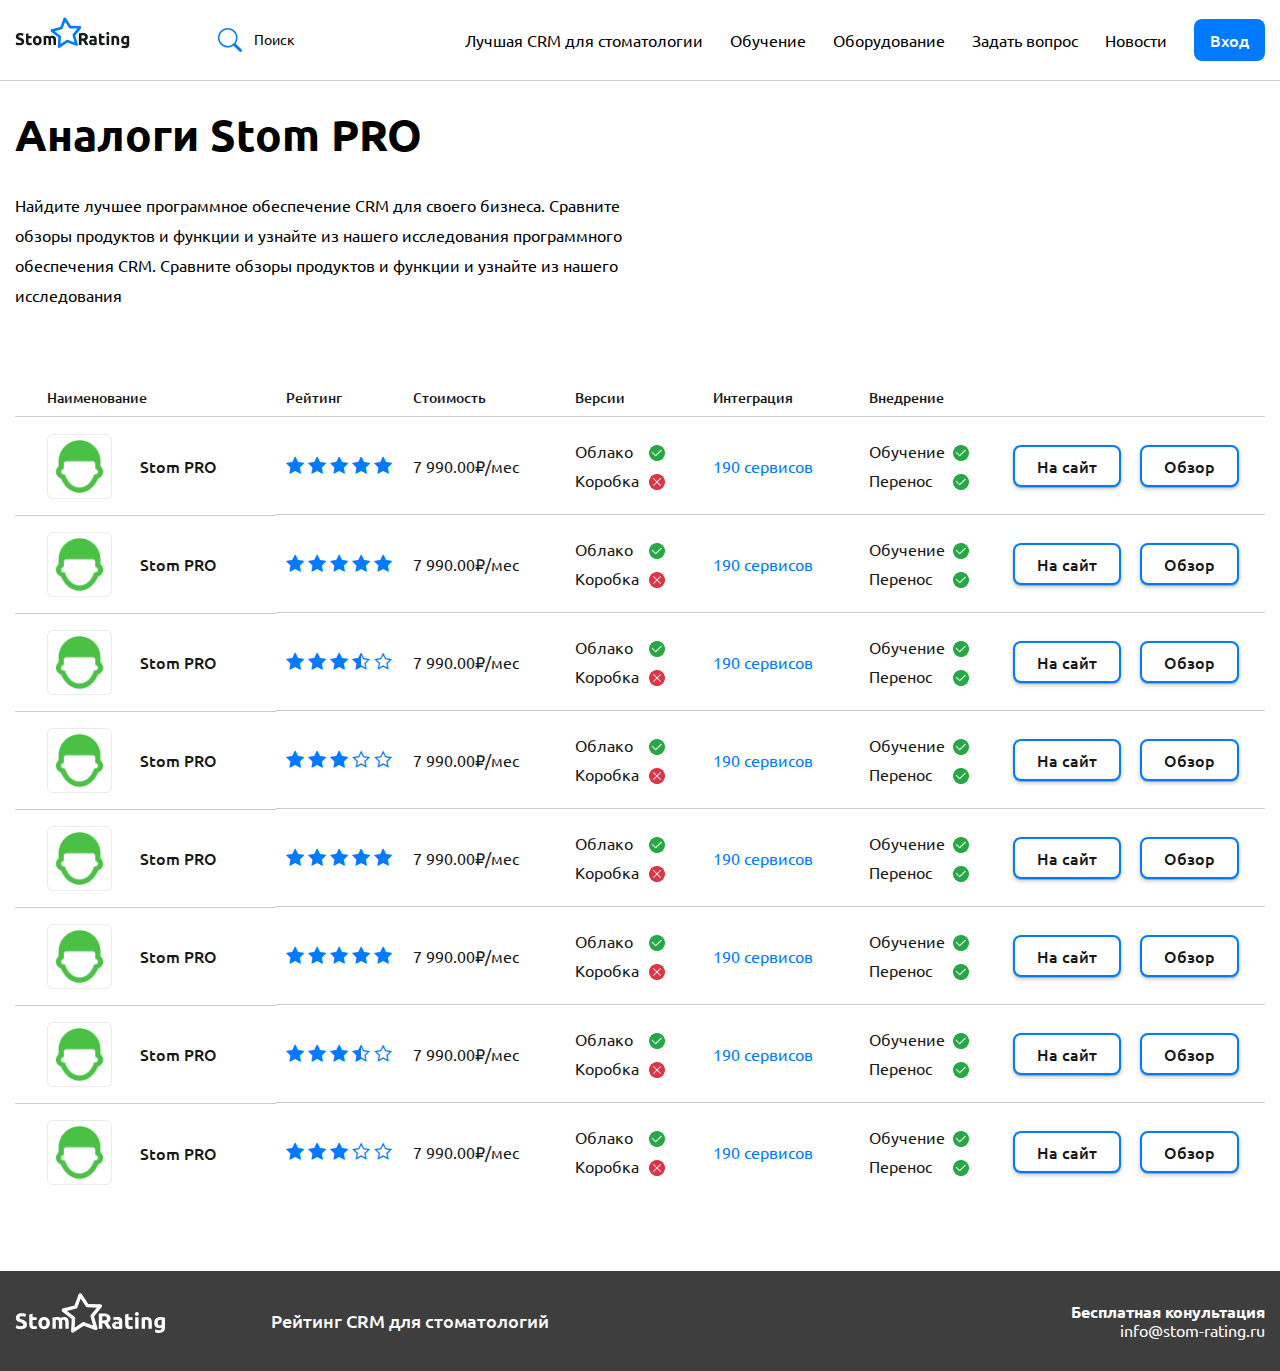
==== commit 0b6a1ecf: "fix page" ====
--- a/analogs.html
+++ b/analogs.html
@@ -539,10 +539,6 @@
 				
 
 				         		 </table> 
-				         		 <div class="table-block__btn-load-more">
-				         		 	<span></span>
-				         		 	<a href="#" class="link">Показать еще</a>
-				         		 </div>
 							</div>
 						</section>
 			</main>
--- a/css/style.min.css
+++ b/css/style.min.css
@@ -1 +1 @@
-@font-face{font-family:Ubuntu;font-display:swap;src:url(../fonts/Ubuntu-Bold.woff) format("woff"),url(../fonts/Ubuntu-Bold.woff2) format("woff2");font-weight:700;font-style:normal}@font-face{font-family:Ubuntu-BoldItalic;font-display:swap;src:url(../fonts/Ubuntu-BoldItalic.woff) format("woff"),url(../fonts/Ubuntu-BoldItalic.woff2) format("woff2");font-weight:700;font-style:normal}@font-face{font-family:Ubuntu-Italic;font-display:swap;src:url(../fonts/Ubuntu-Italic.woff) format("woff"),url(../fonts/Ubuntu-Italic.woff2) format("woff2");font-weight:400;font-style:normal}@font-face{font-family:Ubuntu;font-display:swap;src:url(../fonts/Ubuntu-Light.woff) format("woff"),url(../fonts/Ubuntu-Light.woff2) format("woff2");font-weight:300;font-style:normal}@font-face{font-family:Ubuntu-LightItalic;font-display:swap;src:url(../fonts/Ubuntu-LightItalic.woff) format("woff"),url(../fonts/Ubuntu-LightItalic.woff2) format("woff2");font-weight:300;font-style:normal}@font-face{font-family:Ubuntu;font-display:swap;src:url(../fonts/Ubuntu-Medium.woff) format("woff"),url(../fonts/Ubuntu-Medium.woff2) format("woff2");font-weight:500;font-style:normal}@font-face{font-family:Ubuntu-MediumItalic;font-display:swap;src:url(../fonts/Ubuntu-MediumItalic.woff) format("woff"),url(../fonts/Ubuntu-MediumItalic.woff2) format("woff2");font-weight:500;font-style:normal}@font-face{font-family:Ubuntu;font-display:swap;src:url(../fonts/Ubuntu-Regular.woff) format("woff"),url(../fonts/Ubuntu-Regular.woff2) format("woff2");font-weight:400;font-style:normal}@font-face{font-family:icomoon;font-display:swap;src:url(../fonts/icomoon.woff) format("woff"),url(../fonts/icomoon.woff2) format("woff2");font-weight:400;font-style:normal}/*! normalize.css v8.0.1 | MIT License | github.com/necolas/normalize.css */html{line-height:1.15;-webkit-text-size-adjust:100%}body{margin:0}main{display:block}h1{font-size:2em;margin:.67em 0}hr{-webkit-box-sizing:content-box;box-sizing:content-box;height:0;overflow:visible}pre{font-family:monospace,monospace;font-size:1em}a{background-color:transparent}abbr[title]{border-bottom:none;text-decoration:underline;-webkit-text-decoration:underline dotted;text-decoration:underline dotted}b,strong{font-weight:bolder}code,kbd,samp{font-family:monospace,monospace;font-size:1em}small{font-size:80%}sub,sup{font-size:75%;line-height:0;position:relative;vertical-align:baseline}sub{bottom:-.25em}sup{top:-.5em}img{border-style:none}button,input,optgroup,select,textarea{font-family:inherit;font-size:100%;line-height:1.15;margin:0}button,input{overflow:visible}button,select{text-transform:none}[type=button],[type=reset],[type=submit],button{-webkit-appearance:button}[type=button]::-moz-focus-inner,[type=reset]::-moz-focus-inner,[type=submit]::-moz-focus-inner,button::-moz-focus-inner{border-style:none;padding:0}[type=button]:-moz-focusring,[type=reset]:-moz-focusring,[type=submit]:-moz-focusring,button:-moz-focusring{outline:1px dotted ButtonText}fieldset{padding:.35em .75em .625em}legend{-webkit-box-sizing:border-box;box-sizing:border-box;color:inherit;display:table;max-width:100%;padding:0;white-space:normal}progress{vertical-align:baseline}textarea{overflow:auto}[type=checkbox],[type=radio]{-webkit-box-sizing:border-box;box-sizing:border-box;padding:0}[type=number]::-webkit-inner-spin-button,[type=number]::-webkit-outer-spin-button{height:auto}[type=search]{-webkit-appearance:textfield;outline-offset:-2px}[type=search]::-webkit-search-decoration{-webkit-appearance:none}::-webkit-file-upload-button{-webkit-appearance:button;font:inherit}details{display:block}summary{display:list-item}template{display:none}[hidden]{display:none}@font-face{font-family:icomoon;src:url(../fonts/icomoon.eot?6o98gs);src:url(../fonts/icomoon.eot?6o98gs#iefix) format("embedded-opentype"),url(../fonts/icomoon.ttf?6o98gs) format("truetype"),url(../fonts/icomoon.woff?6o98gs) format("woff"),url(../fonts/icomoon.svg?6o98gs#icomoon) format("svg");font-weight:400;font-style:normal;font-display:block}[class*=" icon-"],[class^=icon-]{font-family:icomoon;speak:never;font-style:normal;font-weight:400;font-variant:normal;text-transform:none;line-height:1;-webkit-font-smoothing:antialiased;-moz-osx-font-smoothing:grayscale}.icon-arrow-down:before{content:"\e907"}.icon-arrow-up:before{content:"\e908"}.icon-keyboard_arrow_down:before{content:"\e902"}.icon-keyboard_arrow_right:before{content:"\e900"}.icon-arrow-thin-up:before{content:"\e903"}.icon-arrow-thin-down:before{content:"\e904"}.icon-arrow-right:before{content:"\e905"}.icon-arrow-left:before{content:"\e906"}.icon-chevron-thin-left:before{content:"\e90b"}.icon-chevron-thin-right:before{content:"\e90c"}.icon-star-empty:before{content:"\e9d7"}.icon-star-full:before{content:"\e9d9"}.icon-play3:before{content:"\ea1c"}.icon-pause2:before{content:"\ea1d"}*{padding:0;margin:0;border:0}*,:after,:before{-webkit-box-sizing:border-box;box-sizing:border-box}:active,:focus{outline:0}a:active,a:focus{outline:0}aside,footer,header,nav,section{display:block}body,html{height:100%;min-width:320px;margin:0 auto}body{line-height:1;font-family:Ubuntu,sans-serif;-ms-text-size-adjust:100%;-moz-text-size-adjust:100%;-webkit-text-size-adjust:100%;color:#171818;font-size:14px;opacity:0;-webkit-transition:opacity .8s ease;-o-transition:opacity .8s ease;transition:opacity .8s ease;-webkit-transition-delay:.5s;-o-transition-delay:.5s;transition-delay:.5s}body.lock{overflow:hidden}body.isload{opacity:1}button,input,textarea{font-family:Ubuntu,sans-serif}input::-ms-clear{display:none}button{cursor:pointer}button::-moz-focus-inner{padding:0;border:0}a,a:visited{text-decoration:none}a:hover{text-decoration:none}ul li{list-style:none}img{vertical-align:top}h1,h2,h3,h4,h5,h6{font-weight:inherit;font-size:inherit}.wrapper{width:100%;min-height:100%;overflow:hidden}.page{height:100%;padding-top:80px}.container{max-width:1330px;margin:0 auto;width:100%;padding:0 15px}.ibg{position:relative}.ibg img{position:absolute;width:100%;height:100%;top:0;left:0;-o-object-fit:cover;object-fit:cover}.logo{max-width:116px}.logo img{width:100%}.link{font-weight:400;font-size:16px;line-height:18px;color:#007bff;-webkit-transition:all .2s ease;-o-transition:all .2s ease;transition:all .2s ease}.link-arrow-right{font-weight:700;font-size:16px;line-height:18px;color:#007bff;-webkit-transition:all .2s ease;-o-transition:all .2s ease;transition:all .2s ease;position:relative;padding-right:30px}.link-arrow-right:before{position:absolute;content:url(../img/icons/Arrow-right.svg);top:60%;right:0;-webkit-transform:translateY(-50%);-ms-transform:translateY(-50%);transform:translateY(-50%);-webkit-transition:all .2s ease;-o-transition:all .2s ease;transition:all .2s ease}.link-2{font-weight:400;font-size:14px;line-height:16px;text-decoration:underline;color:#007bff;-webkit-transition:all .2s ease;-o-transition:all .2s ease;transition:all .2s ease}.title{font-weight:700;font-size:44px;line-height:51px}.title-2{font-weight:700;font-size:28px;line-height:30px}.btn-default{background:#007bff;display:inline-block;padding:12px 16px;border-radius:8px;color:#fff;font-size:16px;line-height:18.38px;font-weight:500;-webkit-transition:all .2s ease;-o-transition:all .2s ease;transition:all .2s ease}.btn-default-promo-code{background:#007bff;display:inline-block;padding:12px 16px 12px 57px;border-radius:8px;color:#fff;font-size:16px;line-height:18.38px;font-weight:500;-webkit-transition:all .2s ease;-o-transition:all .2s ease;transition:all .2s ease;position:relative}.btn-default-promo-code:before{position:absolute;content:'';top:50%;left:20px;-webkit-transform:translateY(-50%);-ms-transform:translateY(-50%);transform:translateY(-50%);width:24px;height:24px;background:url(../img/icons/box.svg) center no-repeat;background-size:contain}.btn-default-2{display:inline-block;background:#fff;font-weight:500;font-size:16px;line-height:18px;color:#171818;border:2px solid #007bff;-webkit-box-shadow:0 2px 4px rgba(0,0,0,.24),0 1px 0 rgba(85,162,248,.48);box-shadow:0 2px 4px rgba(0,0,0,.24),0 1px 0 rgba(85,162,248,.48);border-radius:8px;padding:10px 22px;cursor:pointer;-webkit-transition:all .2s ease;-o-transition:all .2s ease;transition:all .2s ease}.green-btn{display:inline-block;background:#28a745;border-radius:32px;padding:6px 12px;color:#fff;font-weight:700;font-size:12px;line-height:14px;-webkit-transition:all .2s ease;-o-transition:all .2s ease;transition:all .2s ease;position:relative;top:0}.views{position:relative;font-weight:400;font-size:14px;line-height:16px;padding-left:32px}.views:before{position:absolute;content:url(../img/icons/Eye.svg);top:-4px;left:0}.breadcrumbs{margin:25px 0;font-weight:400;font-size:16px;line-height:18px;color:#171818}.breadcrumbs>li{display:inline-block;-webkit-transition:all .2s ease;-o-transition:all .2s ease;transition:all .2s ease}.breadcrumbs>li.active>a{font-weight:400;font-size:16px;line-height:18px;color:#171818}.breadcrumbs>li>a{font-weight:400;font-size:16px;line-height:18px;color:rgba(23,24,24,.64);-webkit-transition:all .2s ease;-o-transition:all .2s ease;transition:all .2s ease}.breadcrumbs>li:not(:first-child):before{content:'/';margin-right:5px;color:rgba(23,24,24,.64)}.breadcrumbs>li:not(:first-child).active:before{color:#171818}.slick-slider{position:relative}.slick-slider .slick-list,.slick-slider .slick-track{-webkit-transform:translate3d(0,0,0);-ms-transform:translate3d(0,0,0);transform:translate3d(0,0,0)}.slick-slider .slick-list{position:relative;overflow:hidden;width:100%}.slick-slider .slick-track{position:relative;width:100%;display:-webkit-box;display:-ms-flexbox;display:flex}.slick-slider .slick-slide{position:relative}.burger-wrap{margin-left:10px;display:inline-block;border-radius:4px}.burger-wrap .burger{width:18px;height:18px;display:-webkit-box;display:-ms-flexbox;display:flex;-webkit-box-pack:center;-ms-flex-pack:center;justify-content:center;-webkit-box-align:center;-ms-flex-align:center;align-items:center;-webkit-box-orient:vertical;-webkit-box-direction:normal;-ms-flex-direction:column;flex-direction:column;position:relative;cursor:pointer}.burger-wrap .burger span{width:16px;height:2px;display:block;background:#000;position:absolute;-webkit-transition:all .2s;-o-transition:all .2s;transition:all .2s;border-radius:5px}.burger-wrap .burger span:nth-child(1){top:3px}.burger-wrap .burger span:nth-child(2){background:#000}.burger-wrap .burger span:nth-child(3){background:#000}.burger-wrap .burger span:nth-child(4){bottom:3px}.burger-wrap .second{-webkit-transform:rotate(45deg) scale(1)!important;-ms-transform:rotate(45deg) scale(1)!important;transform:rotate(45deg) scale(1)!important;background:#000}.burger-wrap .third{-webkit-transform:rotate(-45deg) scale(1)!important;-ms-transform:rotate(-45deg) scale(1)!important;transform:rotate(-45deg) scale(1)!important;background:#000}.burger-wrap .first{-webkit-transform:scale(0)!important;-ms-transform:scale(0)!important;transform:scale(0)!important}.burger-wrap .fourth{-webkit-transform:scale(0)!important;-ms-transform:scale(0)!important;transform:scale(0)!important}.btn{display:-webkit-inline-box;display:-ms-inline-flexbox;display:inline-flex;padding:0 0}.btn._fw{width:100%}.select{position:relative}.select__item{position:relative}.select__title{color:#000;background-color:#fff;cursor:pointer;border-radius:4px}.select__value{display:-webkit-box;display:-ms-flexbox;display:flex;color:#000;height:30px;padding:0 14px 0 39px;-webkit-box-align:center;-ms-flex-align:center;align-items:center;-webkit-box-pack:justify;-ms-flex-pack:justify;justify-content:space-between;-webkit-box-orient:horizontal;-webkit-box-direction:reverse;-ms-flex-direction:row-reverse;flex-direction:row-reverse}.select__value span{height:1em;overflow:hidden;display:-webkit-box;-webkit-line-clamp:1;-webkit-box-orient:vertical}.select__value:before{content:"";display:inline-block;-webkit-transition:all .3s ease 0s;-o-transition:all .3s ease 0s;transition:all .3s ease 0s;width:8px;height:7px;background:url(../img/icons/select-arrow.svg) center/100% no-repeat}.select__input{width:100%;background-color:transparent;height:100%}.select__options{color:#000;display:none;position:absolute;top:29px;border-radius:0 0 4px 4px;min-width:100%;left:0;background-color:#fff;border-top:0;border:1px solid #d9d9d9;border-top:0;font-size:14px;padding:10px 0 5px 0}.select__option{cursor:pointer;padding:5px 15px;margin:0}.select._active{z-index:5}.select._active .select__value:before{-webkit-transform:rotate(-180deg);-ms-transform:rotate(-180deg);transform:rotate(-180deg)}.select._active .select__options{display:block}input[type=email],input[type=tel],input[type=text],textarea{-webkit-appearance:none;-moz-appearance:none;appearance:none}.input{border-radius:0!important;width:100%;display:block;padding:0 20px}textarea.input{resize:none;padding:0 0}.checkbox{position:relative}.checkbox__input{position:absolute;width:0;height:0;opacity:0;visibility:hidden}.checkbox__input:checked+.checkbox__text:before{background:#fff url(../img/icons/check.svg) center no-repeat}.checkbox__text{display:-webkit-inline-box;display:-ms-inline-flexbox;display:inline-flex;-webkit-box-align:center;-ms-flex-align:center;align-items:center;position:relative;font-size:16px;color:#fff;letter-spacing:-.3px;line-height:calc(20 / 16);cursor:pointer}.checkbox__text:before{content:"";-ms-flex-item-align:start;align-self:flex-start;margin:0 14px 0 0;-webkit-box-flex:0;-ms-flex:0 0 20px;flex:0 0 20px;left:0;top:0;width:20px;height:18px;background:#fff;border:1px solid #a7a9ac}.checkbox a{color:#fff;text-decoration:underline}.checkbox._error .checkbox__text:before{border:1px solid #ee1212}.options{display:-webkit-box;display:-ms-flexbox;display:flex;-webkit-box-orient:vertical;-webkit-box-direction:normal;-ms-flex-direction:column;flex-direction:column;-webkit-box-align:start;-ms-flex-align:start;align-items:flex-start}.options__item{position:relative;cursor:pointer}.options__input{position:absolute;width:0;height:0;opacity:0;left:0;top:0;visibility:hidden}.options__input:checked+.options__text:after{-webkit-transform:scale(1);-ms-transform:scale(1);transform:scale(1)}.options__text{display:-webkit-inline-box;display:-ms-inline-flexbox;display:inline-flex;-webkit-box-align:center;-ms-flex-align:center;align-items:center;position:relative;font-size:16px;color:#fff;letter-spacing:-.3px;line-height:calc(20 / 16)}.options__text:before{content:"";-ms-flex-item-align:start;align-self:flex-start;margin:0 14px 0 0;-webkit-box-flex:0;-ms-flex:0 0 20px;flex:0 0 20px;left:0;top:0;border-radius:50%;width:20px;height:18px;background:#fff;border:1px solid #a7a9ac}.options__text:after{content:"";-webkit-transition:all .3s ease 0s;-o-transition:all .3s ease 0s;transition:all .3s ease 0s;-webkit-transform:scale(0);-ms-transform:scale(0);transform:scale(0);width:10px;height:10px;border-radius:50%;background-color:#77243a;position:absolute;left:5px;top:4px}.option{position:relative;cursor:pointer;padding-left:25px;line-height:16px;margin-bottom:10px;font-size:15px;font-weight:300}.option:last-child{margin-bottom:0}.option input{display:none}.option:before{position:absolute;left:0;top:0;width:16px;height:16px;content:'';border:1px solid #7f7f7f;border-radius:4px;z-index:2}.option.active:before{background:url(../img/icons/chek.svg) center 1px no-repeat}.option.active:after{background:#007bff;border:1px solid #007bff}.option:after{position:absolute;left:0;top:0;width:16px;height:16px;content:'';border:1px solid #7f7f7f;border-radius:4px;z-index:1}.rating-block{display:table;font-size:0;width:138px;height:30px}.rating{display:inline-block;position:relative;vertical-align:middle;width:100%;height:25px}.rating.edit .star{cursor:pointer}.rating .star{width:17px;height:14px;display:inline-block;position:relative;z-index:3}.rating__line{position:absolute;width:auto;height:24px;top:0;left:0;z-index:1;background-size:136px 100%;display:-webkit-box;display:-ms-flexbox;display:flex;font-size:24px;color:#007bff}.rating__line>span{margin-right:4px}.rating__activeline{position:absolute;width:0;height:24px;top:0;left:0;z-index:2;background-size:136px 100%;display:-webkit-box;display:-ms-flexbox;display:flex;font-size:24px;overflow:hidden;color:#007bff}.rating__activeline>span{margin-right:4px}.rating__value{display:inline-block;color:#1b3139;font-size:14px;line-height:13px;vertical-align:middle;margin:8px 0}.quantity{width:88px;height:40px;display:-webkit-box;display:-ms-flexbox;display:flex;border:1px solid rgba(166,166,166,.45)}.quantity__button{-webkit-box-flex:0;-ms-flex:0 0 30px;flex:0 0 30px;position:relative;cursor:pointer}.quantity__button::after,.quantity__button::before{content:"";position:absolute;top:50%;left:50%;-webkit-transition:all .3s ease 0s;-o-transition:all .3s ease 0s;transition:all .3s ease 0s;margin:0 0 0 -4.5px;background-color:#a6a6a6;width:9px;height:1px}.quantity__button_plus::before{-webkit-transform:rotate(-90deg);-ms-transform:rotate(-90deg);transform:rotate(-90deg)}.quantity__input{-webkit-box-flex:1;-ms-flex:1 1 auto;flex:1 1 auto}.quantity__input input{height:100%;color:#a6a6a6;font-size:12px;width:100%;text-align:center}table th{font-weight:700}table td,table th{padding:9px 15px 9px 0;text-align:left}.header{position:fixed;top:0;left:0;width:100%;border-bottom:1px solid #ccc;-webkit-transition:all .8s ease;-o-transition:all .8s ease;transition:all .8s ease;background:#fff;z-index:100}.header.open{border-bottom:1px solid transparent}.header__body{min-height:80px;padding:10px 0;display:-webkit-box;display:-ms-flexbox;display:flex;-webkit-box-align:center;-ms-flex-align:center;align-items:center}.header__column_1{-webkit-box-flex:0;-ms-flex:0 1 auto;flex:0 1 auto;margin-right:15px}.header__column_2{-webkit-box-flex:1;-ms-flex:1 1 auto;flex:1 1 auto;display:-webkit-box;display:-ms-flexbox;display:flex;-webkit-box-pack:center;-ms-flex-pack:center;justify-content:center;margin-right:15px}.header__column_3{-webkit-box-flex:0;-ms-flex:0 0 auto;flex:0 0 auto}.header__logo{margin-bottom:15px}.header__nav>ul{text-align:right}.header__nav>ul>li{display:inline-block}.header__nav>ul>li:not(:last-child){margin-right:24px}.header__nav>ul>li>a{display:inline-block;color:#000;font-size:16px;line-height:18.38px;-webkit-transition:all .2s ease;-o-transition:all .2s ease;transition:all .2s ease}.header__nav>ul>li>a.btn-default{color:#fff}.search{margin-right:74px}.search__item{display:-webkit-box;display:-ms-flexbox;display:flex;-webkit-transition:all .2s ease;-o-transition:all .2s ease;transition:all .2s ease}.search__item._focus .input{width:150px;border-bottom:1px solid #ccc;opacity:1;color:#171818;letter-spacing:.7px;margin-left:12px}.search__item._focus button{opacity:1;min-width:30px;width:30px}.search__item._focus .search__icon{opacity:0;width:0;-webkit-box-flex:0;-ms-flex:0 0 0px;flex:0 0 0px}.search__icon{-webkit-box-flex:0;-ms-flex:0 0 24px;flex:0 0 24px;cursor:pointer;display:-webkit-box;display:-ms-flexbox;display:flex;-webkit-box-align:center;-ms-flex-align:center;align-items:center}.search__icon img{width:100%}.search .input{padding-left:0;padding-right:0;margin-left:12px;border-bottom:1px solid transparent;-webkit-transition:all .2s ease;-o-transition:all .2s ease;transition:all .2s ease;min-width:50px;width:50px}.search button{min-width:0;width:0;background:0 0;height:30px;display:-webkit-box;display:-ms-flexbox;display:flex;-webkit-box-pack:center;-ms-flex-pack:center;justify-content:center;-webkit-box-align:center;-ms-flex-align:center;align-items:center;-webkit-transition:all .2s ease;-o-transition:all .2s ease;transition:all .2s ease;opacity:0}.search button>span{width:60%;height:80%}.search button>span>img{width:100%}.main-banner{min-height:370px;position:relative;display:-webkit-box;display:-ms-flexbox;display:flex;-webkit-box-orient:vertical;-webkit-box-direction:normal;-ms-flex-direction:column;flex-direction:column}.main-banner__bg{position:absolute;top:0;left:0;width:100%;height:100%;z-index:-1}.main-banner__body{padding:79px 15px;color:#fff;-webkit-box-flex:1;-ms-flex:1 1 auto;flex:1 1 auto;display:-webkit-box;display:-ms-flexbox;display:flex;-webkit-box-align:center;-ms-flex-align:center;align-items:center}.main-banner__title{font-size:36px;font-weight:700;line-height:41px}.main-banner__text{font-weight:400;font-size:16px;line-height:18px;max-width:443px;margin-bottom:40px}.main-banner__text>p{margin:15px 0}.main-banner__btn-filter{position:relative;height:42px}.main-banner__btn-filter .filter{position:absolute;top:0;left:0}.filter{border:2px solid #007bff;width:255px;background:#fff;border-radius:8px;-webkit-box-shadow:0 2px 4px rgba(0,0,0,.24),0 1px 0 rgba(85,162,248,.48);box-shadow:0 2px 4px rgba(0,0,0,.24),0 1px 0 rgba(85,162,248,.48);-webkit-transition:all .4s ease;-o-transition:all .4s ease;transition:all .4s ease;z-index:10}.filter._active{width:302px;border:2px solid #fff}.filter._active .title-2{font-size:16px;opacity:1;position:relative;top:11px}.filter._active .title-1{font-size:0;opacity:0;-webkit-transition:all .2s ease;-o-transition:all .2s ease;transition:all .2s ease}.filter .title-2{font-size:0;opacity:0;-webkit-transition:all .2s ease;-o-transition:all .2s ease;transition:all .2s ease}.filter .title-1{font-size:16px;opacity:1;-webkit-transition:all .2s ease;-o-transition:all .2s ease;transition:all .2s ease}.filter__title{min-height:42px;color:#171818;width:100%;font-weight:500;font-size:16px;line-height:18px;display:-webkit-box;display:-ms-flexbox;display:flex;-webkit-box-align:center;-ms-flex-align:center;align-items:center;padding:10px 22px;cursor:pointer}.filter__title.btn-default-2{border:none;-webkit-box-shadow:none;box-shadow:none}.filter__toggle-collapse{color:#171818;display:none;padding:10px 21px 20px}.filter__toggle-collapse label{font-weight:500;font-size:14px;line-height:16px;color:#171818;opacity:.54;margin-bottom:11px;display:block}.filter__options{margin:14px 0 26px}.filter__options .option{font-weight:400;font-size:12px;line-height:14px;color:#171818;padding-left:28px}.filter__submit-wrap{margin-top:36px;margin-bottom:16px}.filter__submit-wrap .btn-default-2{width:100%}.filter__clear{text-align:center}.table-block{margin:70px 0}.table-block__btn-load-more{height:97px;display:-webkit-box;display:-ms-flexbox;display:flex;-webkit-box-align:center;-ms-flex-align:center;align-items:center;-webkit-box-pack:center;-ms-flex-pack:center;justify-content:center;position:relative;margin-top:10px;margin-bottom:10px}.table-block__btn-load-more:after,.table-block__btn-load-more:before{position:absolute;content:'';width:100%;height:1px;background-image:-webkit-gradient(linear,left top,right top,from(#ccc),color-stop(75%,#ccc),color-stop(75%,transparent),to(transparent));background-image:-o-linear-gradient(left,#ccc,#ccc 75%,transparent 75%,transparent 100%);background-image:linear-gradient(90deg,#ccc,#ccc 75%,transparent 75%,transparent 100%);background-size:20px 1px;border:none}.table-block__btn-load-more:before{top:0;left:0}.table-block__btn-load-more:after{left:0;bottom:0}.table-block__btn-load-more>span{position:absolute;top:0;left:0;height:100%;width:100%;z-index:-1}.table-block__btn-load-more>span:after,.table-block__btn-load-more>span:before{position:absolute;content:'';width:81px;height:1px;background-image:-webkit-gradient(linear,left top,right top,from(#ccc),color-stop(75%,#ccc),color-stop(75%,transparent),to(transparent));background-image:-o-linear-gradient(left,#ccc,#ccc 75%,transparent 75%,transparent 100%);background-image:linear-gradient(90deg,#ccc,#ccc 75%,transparent 75%,transparent 100%);background-size:20px 1px;border:none;-webkit-transform:rotate(90deg);-ms-transform:rotate(90deg);transform:rotate(90deg)}.table-block__btn-load-more>span:before{top:49px;left:-43px}.table-block__btn-load-more>span:after{right:-43px;top:49px}.table-block table{width:100%;border-collapse:collapse;word-break:break-word;font-weight:400;font-size:16px;line-height:18px;white-space:normal}.table-block table tr:not(:first-child){height:98px}.table-block th{font-weight:500;font-size:14px;line-height:16px;padding:10px 15px 10px 0}.table-block th:first-child{padding-left:32px}.table-block th:nth-child(2){padding-left:10px}.table-block th:nth-child(3){padding-left:10px}.table-block td:first-child{padding-left:32px;border-right:1px solid #ccc;height:98px;white-space:normal;width:100%}.table-block tr:not(:last-child)>th{border-bottom:1px solid #ccc}.table-block tr:not(:last-child) td,.table-block tr:not(:last-child)>.td{border-bottom:1px solid #ccc}.table-block .table-rating{width:127px;min-width:127px;padding-right:10px;padding-left:10px}.table-block .table-rating .rating-block{display:block;width:107px;height:20px}.table-block .table-rating .rating{height:20px}.table-block .table-rating .rating__line{font-size:18px;height:20px}.table-block .table-rating .rating__activeline{font-size:18px;height:20px}.table-block .td_1{display:-webkit-box;display:-ms-flexbox;display:flex;-webkit-box-orient:vertical;-webkit-box-direction:normal;-ms-flex-direction:column;flex-direction:column;-webkit-box-pack:center;-ms-flex-pack:center;justify-content:center;-webkit-box-flex:1;-ms-flex:1 1 auto;flex:1 1 auto}.table-block .td_1>a{font-weight:500;font-size:16px;line-height:18px;display:-webkit-box;display:-ms-flexbox;display:flex;-webkit-box-align:center;-ms-flex-align:center;align-items:center;color:#171818;-webkit-transition:all .2s ease;-o-transition:all .2s ease;transition:all .2s ease}.table-block .td_1>a>span{-webkit-box-flex:0;-ms-flex:0 0 auto;flex:0 0 auto;display:inline-block;width:65px;height:65px;background:#fff;border:1px solid #eaeaea;border-radius:6px;margin-right:28px}.table-block .td_2{width:172px;min-width:172px;padding-left:10px}.table-block .td_3{width:11%}.table-block .td_3>span{display:block;position:relative;line-height:29px;width:90px;padding-right:20px}.table-block .td_3>span:after{position:absolute;right:0;top:39%;-webkit-transform:translateY(-50%);-ms-transform:translateY(-50%);transform:translateY(-50%);height:16px}.table-block .td_3>span.yes:after{content:url(../img/icons/yes.svg)}.table-block .td_3>span.no:after{content:url(../img/icons/no.svg)}.table-block .td_4{min-width:130px;white-space:normal}.table-block .td_5{width:11.5%;-webkit-box-flex:0;-ms-flex:0 0 11.5%;flex:0 0 11.5%}.table-block .td_5>span{display:block;position:relative;line-height:29px;width:100px;padding-right:20px}.table-block .td_5>span:after{position:absolute;right:0;top:39%;-webkit-transform:translateY(-50%);-ms-transform:translateY(-50%);transform:translateY(-50%);height:16px}.table-block .td_5>span.yes:after{content:url(../img/icons/yes.svg)}.table-block .td_5>span.no:after{content:url(../img/icons/no.svg)}.table-block .td_6{width:252px;min-width:252px}.table-block .td_6>a:first-child{margin-right:15px}.good-to-know{margin:159px 0 100px}.good-to-know__title{margin-bottom:83px}.good-to-know__body{display:-webkit-box;display:-ms-flexbox;display:flex;-ms-flex-wrap:wrap;flex-wrap:wrap;-webkit-box-pack:justify;-ms-flex-pack:justify;justify-content:space-between;margin:0 -15px}.good-to-know__item{width:49.8%;padding:0 15px;margin-bottom:100px}.item-good-to-know{display:-webkit-box;display:-ms-flexbox;display:flex}.item-good-to-know__column_1{-webkit-box-flex:0;-ms-flex:0 0 47.55%;flex:0 0 47.55%}.item-good-to-know__column_2{-webkit-box-flex:1;-ms-flex:1 1 auto;flex:1 1 auto}.item-good-to-know__img{overflow:hidden;border-radius:8px;height:100%;width:100%;min-height:302px}.item-good-to-know__text-wrap{padding:25px 0 25px 32px;display:-webkit-box;display:-ms-flexbox;display:flex;-webkit-box-orient:vertical;-webkit-box-direction:normal;-ms-flex-direction:column;flex-direction:column;height:100%}.item-good-to-know__views{margin-bottom:17px}.item-good-to-know__text{font-weight:700;font-size:24px;line-height:28px;-webkit-box-flex:1;-ms-flex:1 1 auto;flex:1 1 auto;margin-bottom:19px}.reviews-block{margin:26px 0}.reviews-block_2{margin:166px 0 166px}.reviews-block__title{margin-bottom:15px}.reviews-block__all-reviews-link{margin-bottom:30px}.reviews-block__list{margin:85px 0;position:relative}.reviews-block__list li{margin-bottom:50px}.reviews-block__list li .item-slider-reviews{padding:0}.reviews-block__list li .item-slider-reviews__text{max-width:600px}.slider-reviews{margin:85px -15px;position:relative}.slider-reviews .slick-arrow{position:absolute;top:50%;-webkit-transform:translateY(-50%);-ms-transform:translateY(-50%);transform:translateY(-50%);width:44px;height:44px;border-radius:8px;background:#007bff;z-index:5;cursor:pointer;-webkit-transition:all .2s ease;-o-transition:all .2s ease;transition:all .2s ease}.slider-reviews .slick-arrow>span{position:absolute;top:50%;left:50%;-webkit-transform:translate(-50%,-50%);-ms-transform:translate(-50%,-50%);transform:translate(-50%,-50%)}.slider-reviews .slick-arrow.slick-disabled{opacity:.64}.slider-reviews .slick-prev{left:-69px}.slider-reviews .slick-next{right:-69px}.slider-reviews__item{display:-webkit-box;display:-ms-flexbox;display:flex;-webkit-box-orient:vertical;-webkit-box-direction:normal;-ms-flex-direction:column;flex-direction:column}.slider-reviews-2{margin:70px -15px;position:relative}.slider-reviews-2._two-items{width:auto}.slider-reviews-2 .slick-arrow{position:absolute;top:50%;-webkit-transform:translateY(-50%);-ms-transform:translateY(-50%);transform:translateY(-50%);width:44px;height:44px;border-radius:8px;background:#007bff;z-index:5;cursor:pointer;-webkit-transition:all .2s ease;-o-transition:all .2s ease;transition:all .2s ease}.slider-reviews-2 .slick-arrow>span{position:absolute;top:50%;left:50%;-webkit-transform:translate(-50%,-50%);-ms-transform:translate(-50%,-50%);transform:translate(-50%,-50%)}.slider-reviews-2 .slick-arrow.slick-disabled{opacity:.64}.slider-reviews-2 .slick-prev{left:-69px}.slider-reviews-2 .slick-next{right:-69px}.slider-reviews-2__item{display:-webkit-box;display:-ms-flexbox;display:flex;-webkit-box-orient:vertical;-webkit-box-direction:normal;-ms-flex-direction:column;flex-direction:column}.slider-reviews-2 .item-slider-reviews__name>span{margin-left:22px}.slider-reviews-2 .rating-block{height:30px;width:80px}.slider-reviews-2 .rating-block .rating{width:100%}.slider-reviews-2 .item-slider-reviews__name{margin-top:15px}.slider-reviews-2 .item-slider-reviews__title{font-weight:700;font-size:29px;line-height:33px;margin-bottom:33px}.slider-reviews-2 .item-slider-reviews__photo{margin-bottom:25px}.slider-reviews-2 .item-slider-reviews__text{text-align:left}.item-slider-reviews{padding:0 15px}.item-slider-reviews__title{font-weight:700;font-size:29px;line-height:33px;margin-bottom:33px}.item-slider-reviews__top{display:-webkit-box;display:-ms-flexbox;display:flex}.item-slider-reviews__column_1{-webkit-box-flex:0;-ms-flex:0 0 auto;flex:0 0 auto;margin-right:25px}.item-slider-reviews__column_2{-webkit-box-flex:1;-ms-flex:1 1 auto;flex:1 1 auto}.item-slider-reviews__photo{width:78px;height:78px;border-radius:8px;overflow:hidden;margin-bottom:24px}.item-slider-reviews__name{font-weight:400;font-size:14px;line-height:16px;margin-bottom:8px}.item-slider-reviews__title{-webkit-box-flex:1;-ms-flex:1 1 auto;flex:1 1 auto;font-weight:700;font-size:18px;line-height:21px;margin-bottom:16px}.item-slider-reviews__text{font-weight:400;font-size:14px;line-height:16px}.news-block{margin:200px 0 200px}.news-block__title{text-align:center;margin-bottom:81px}.news-block__cards{display:-webkit-box;display:-ms-flexbox;display:flex;-ms-flex-wrap:wrap;flex-wrap:wrap;margin:0 -15px}.news-block__card{width:33.3333%;padding:0 15px}.card-news{min-height:418px;display:-webkit-box;display:-ms-flexbox;display:flex;-webkit-box-orient:vertical;-webkit-box-direction:normal;-ms-flex-direction:column;flex-direction:column}.card-news__inner{-webkit-box-flex:1;-ms-flex:1 1 auto;flex:1 1 auto;background:#fff;border:1px solid #eaeaea;border-radius:8px;padding:24px 24px;display:-webkit-box;display:-ms-flexbox;display:flex;-webkit-box-orient:vertical;-webkit-box-direction:normal;-ms-flex-direction:column;flex-direction:column}.card-news__img{width:100%;min-height:150px;margin-bottom:25px;border-radius:8px;overflow:hidden}.card-news__text-wrap{display:-webkit-box;display:-ms-flexbox;display:flex;-webkit-box-orient:vertical;-webkit-box-direction:normal;-ms-flex-direction:column;flex-direction:column;height:100%;-webkit-box-flex:1;-ms-flex:1 1 auto;flex:1 1 auto}.card-news__views{margin-bottom:29px}.card-news__text{-webkit-box-flex:1;-ms-flex:1 1 auto;flex:1 1 auto;font-weight:700;font-size:24px;line-height:28px;flex:1 1 auto;margin-bottom:19px}.instruction-block{margin:52px 0 118px}.instruction-block__title{text-align:center;margin-bottom:75px}.instruction>li{min-height:85px;border-radius:8px;border:1px solid #ccc;margin-bottom:16px}.instruction__title{padding:10px 80px 10px 32px;position:relative;min-height:85px;display:-webkit-box;display:-ms-flexbox;display:flex;-webkit-box-align:center;-ms-flex-align:center;align-items:center;cursor:pointer;font-weight:700;font-size:18px;line-height:21px;color:#000}.instruction__title:before{position:absolute;content:url(../img/icons/Arrow-bar-down.svg);top:50%;right:32px;-webkit-transform:translateY(-50%);-ms-transform:translateY(-50%);transform:translateY(-50%);height:32px;width:32px}.instruction__collapse{display:none;padding:5px 32px 32px;font-weight:400;font-size:16px;line-height:18px}.instruction__collapse>p{margin:15px 0}.instruction__collapse h4{margin:0 0 15px;font-weight:700;font-size:18px;line-height:20px}.product-head{margin:25px 0}.product-head__body{display:-webkit-box;display:-ms-flexbox;display:flex}.product-head__column_1{-webkit-box-flex:0;-ms-flex:0 0 auto;flex:0 0 auto;margin-right:30px}.product-head__column_2{-webkit-box-flex:1;-ms-flex:1 1 auto;flex:1 1 auto}.product-head__column_3{width:100%}.product-head__img{width:192px;height:192px;overflow:hidden;border-radius:8px}.product-head__title{font-weight:700;font-size:24px;line-height:28px;margin:15px 0 15px}.product-head__date{font-weight:700;font-size:14px;line-height:16px;color:rgba(23,24,24,.54);margin:10px 0 16px}.product-head__cost{font-weight:700;font-size:14px;line-height:16px;white-space:nowrap}.product-head__cost>span{font-weight:700;font-size:21px;line-height:24px}.product-head__btn-wrap{margin:18px 0}.product-head__btn-link{display:inline-block}.product-head__btn-link:not(:last-child){margin-right:13px;margin-bottom:16px}.product-head .rating{width:100%}.product-head .rating__value{font-weight:400;font-size:14px;line-height:16px;margin:8px 0}.product-head .rating .star{height:25px;width:24px}.local-navigation{margin:50px 0}.local-navigation__list>li{display:-webkit-box;display:-ms-flexbox;display:flex;border-bottom:1px solid #ccc;overflow-x:auto}.local-navigation__list>li>a{display:inline-block;font-weight:400;font-size:20px;line-height:30px;color:#171818;opacity:.54;position:relative;-webkit-transition:all .2s ease;-o-transition:all .2s ease;transition:all .2s ease;padding-bottom:12px;padding-top:10px}.local-navigation__list>li>a:not(:last-child){margin-right:32px}.local-navigation__list>li>a:before{position:absolute;content:'';width:0%;bottom:0;height:3px;background-color:#007bff;left:50%;-webkit-transform:translateX(-50%);-ms-transform:translateX(-50%);transform:translateX(-50%);-webkit-transition:all .2s ease;-o-transition:all .2s ease;transition:all .2s ease}.local-navigation__list>li>a.active{color:#171818;opacity:1}.local-navigation__list>li>a.active:before{width:100%}.overview{margin:79px 0 79px;font-weight:400;font-size:16px;line-height:30px}.overview p{margin:20px 0;max-width:525px}.overview .list-block{margin-top:60px}.overview__body{display:-webkit-box;display:-ms-flexbox;display:flex}.overview__column_1{-webkit-box-flex:0;-ms-flex:0 1 51.15385%;flex:0 1 51.15385%;padding-right:30px}.overview__column_2{-webkit-box-flex:0;-ms-flex:0 1 48.84615%;flex:0 1 48.84615%}.overview__title{margin-bottom:24px}.overview__video-wrap{width:100%;height:0;padding-bottom:56%;border-radius:10px;overflow:hidden;position:relative}.overview__video-wrap>iframe{position:absolute;top:0;left:0;width:100%;height:100%}.list-block{margin:35px 0}.list-block__title{font-weight:700;font-size:18px;line-height:30px;margin-bottom:16px}.list-block>ul{font-weight:400;font-size:16px;line-height:30px;color:rgba(0,0,0,.54)}.list-block>ul>li:not(:last-child){margin-bottom:4px}.cost{margin:163px 0 100px}.cost__title{margin-bottom:26px}.cost__table-wrap{overflow-x:auto}.cost__table{max-width:1078px;width:100%;min-width:848px;border-radius:8px;border-spacing:0;word-break:break-word}.cost__table th{font-weight:400;font-size:14px;line-height:20px;text-align:center;color:#171818;opacity:.54}.cost__table td{font-weight:400;font-size:20px;line-height:20px;text-align:center;border:1px solid #ccc;padding:10px 10px}.cost__table td:first-child{text-align:left;padding-left:24px;border-right:none;width:100%}.cost__table td:nth-child(2){border-right:none;border-left:none;min-width:150px}.cost__table td:nth-child(3){border-right:none;min-width:251px}.cost__table td:last-child{min-width:192px}.cost__table td>span{display:block;font-weight:400;font-size:12px;line-height:20px;color:rgba(23,24,24,.54)}.cost__table tr{height:77px}.cost__table tr:first-child{height:50px}.cost__table tr:not(:last-child)>td{border-bottom:none}.cost__table tr:nth-child(2)>td:first-child{border-top-left-radius:8px}.cost__table tr:nth-child(2)>td:last-child{border-top-right-radius:8px}.cost__table tr:last-child>td:first-child{border-bottom-left-radius:8px}.cost__table tr:last-child>td:last-child{border-bottom-right-radius:8px}.cost__text-wrap{margin:46px 0;font-weight:400;font-size:16px;line-height:30px}.cost__text-wrap p{margin:16px 0;max-width:525px}.cost__text-title{margin-bottom:16px;font-weight:700;font-size:18px;line-height:30px}.functional{margin:199px 0 100px}.functional__title{margin-bottom:41px}.functional__list{display:-webkit-box;display:-ms-flexbox;display:flex;-ms-flex-wrap:wrap;flex-wrap:wrap;margin:0 -15px}.functional__list>li{width:33.3333%;padding:0 15px}.functional__list>li>.wrap{margin-bottom:24px}.functional__list-title{position:relative;padding-left:25px;cursor:pointer}.functional__list-title>h4{display:inline-block;font-weight:700;font-size:18px;line-height:30px;padding-right:25px;position:relative}.functional__list-title>span{position:absolute;top:7px;left:0;width:16px;height:16px}.functional__list-title>span>img{width:100%}.functional__list-title._spoller h4:after{position:absolute;content:'';top:7px;right:0;width:16px;height:16px;background:url(../img/functional-icons/spoller-arrow.svg) center no-repeat;background-size:contain;-webkit-transition:all .2s ease;-o-transition:all .2s ease;transition:all .2s ease;-webkit-transform:rotate(180deg);-ms-transform:rotate(180deg);transform:rotate(180deg)}.functional__list-title._spoller._active h4:after{-webkit-transform:rotate(0);-ms-transform:rotate(0);transform:rotate(0)}.functional__list-title._spoller+.functional__collapse{display:none}.functional__collapse>ul{margin:14px 0}.functional__collapse>ul>li{position:relative;font-weight:400;font-size:16px;line-height:30px;color:#000;padding-left:25px;margin-bottom:4px}.functional__collapse>ul>li:before{position:absolute;left:0;top:2px;height:16px}.functional__collapse>ul>li.yes:before{content:url(../img/icons/yes.svg)}.functional__collapse>ul>li.no:before{content:url(../img/icons/no.svg)}.analogs{margin:190px 0 150px}.analogs__title{margin-bottom:80px}.slider-analogs{margin:50px -15px}.slider-analogs__item{padding:0 15px}.slider-analogs .slick-slide>div{height:100%}.slider-analogs .slick-dots{display:-webkit-box;display:-ms-flexbox;display:flex;-webkit-box-pack:center;-ms-flex-pack:center;justify-content:center;margin:30px 0}.slider-analogs .slick-dots>li{margin:0 4px}.slider-analogs .slick-dots>li.slick-active>button{background:#007bff}.slider-analogs .slick-dots>li>button{font-size:0;height:16px;width:16px;border-radius:50%;background:#fff;border:1px solid #007bff}.item-slider-analogs{height:100%}.item-slider-analogs__innder{height:100%;border:1px solid #eaeaea;-webkit-box-sizing:border-box;box-sizing:border-box;border-radius:6px;padding:24px;display:-webkit-box;display:-ms-flexbox;display:flex;-webkit-box-orient:vertical;-webkit-box-direction:normal;-ms-flex-direction:column;flex-direction:column}.item-slider-analogs__title{font-weight:700;font-size:21px;line-height:30px;margin-bottom:15px}.item-slider-analogs__title>span{color:#007bff}.item-slider-analogs__text{-webkit-box-flex:1;-ms-flex:1 1 auto;flex:1 1 auto;font-size:16px;line-height:20px;margin-top:18px;max-width:365px}.item-slider-analogs__link{margin:24px 0}.integration{margin:189px 0 159px}.integration__title{margin-bottom:60px}.integration__list{display:-webkit-box;display:-ms-flexbox;display:flex;-ms-flex-wrap:wrap;flex-wrap:wrap;margin:44px -15px}.integration__list>li{padding:0 15px;font-weight:700;font-size:20px;line-height:23px;display:-webkit-box;display:-ms-flexbox;display:flex;-webkit-box-align:center;-ms-flex-align:center;align-items:center;width:33.3333%;margin-bottom:16px}.integration__list>li>span{-webkit-box-flex:0;-ms-flex:0 0 auto;flex:0 0 auto;display:inline-block;width:78px;height:78px;background:#fff;border:1px solid #eaeaea;border-radius:6px;margin-right:25px}.webinar .local-navigation{margin:69px 0}.webinar .analogs .item-slider-analogs__date{font-weight:700;font-size:14px;line-height:16px;color:rgba(23,24,24,.54);opacity:.54;margin:-7px 0 0}.webinar .analogs .item-slider-analogs__time{font-weight:700;font-size:21px;line-height:24px;margin:6px 0 0}.webinar .analogs .item-slider-analogs__link{margin-top:43px;margin-bottom:-1px}.text-block{margin:72px 0;font-weight:400;font-size:16px;line-height:30px;color:#000}.text-block__title{margin-bottom:24px}.text-block .container>p{max-width:635px;margin:0 0 16px}.webinar-desc{margin:78px 0;font-weight:400;font-size:16px;line-height:30px;color:#000}.webinar-desc__title{margin-bottom:24px}.webinar-desc .container>p{max-width:635px;margin:0 0 16px}.lecturers{margin:80px 0 72px}.lecturers__title{margin-bottom:35px}.lecturers__list{margin:30px 0}.lecturers__list>li:not(:last-child){margin-bottom:34px}.item-lecturers{max-width:635px;display:-webkit-box;display:-ms-flexbox;display:flex}.item-lecturers__column_1{-webkit-box-flex:0;-ms-flex:0 0 auto;flex:0 0 auto;margin-right:24px}.item-lecturers__column_2{-webkit-box-flex:1;-ms-flex:1 1 calc(100% - 102px);flex:1 1 calc(100% - 102px)}.item-lecturers__img{width:78px;height:78px}.item-lecturers__name{font-weight:700;font-size:20px;line-height:23px;margin:7px 0 17px}.item-lecturers__label{font-weight:700;font-size:14px;line-height:16px;margin:12px 0}.item-lecturers__text{font-weight:400;font-size:14px;line-height:16px}.item-lecturers__text>p{margin:0 0 15px}.webinar-categories-block{margin:49px 0 54px}.webinar-categories-block__head{margin:24px 0;font-weight:400;font-size:18px;line-height:21px}.webinar-categories-block__head>p{margin:0 0 16px;max-width:635px}.webinar-categories-block__nav{display:-webkit-box;display:-ms-flexbox;display:flex;overflow-x:auto;padding-bottom:10px;margin-bottom:36px}.webinar-categories-block__nav>li:not(:last-child){margin-right:40px}.webinar-categories-block__nav>li.active>a{color:#000;border-bottom:3px solid #000}.webinar-categories-block__nav>li>a{display:inline-block;font-weight:700;font-size:24px;line-height:28px;color:rgba(23,24,24,.54);-webkit-transition:all .2s ease;-o-transition:all .2s ease;transition:all .2s ease;white-space:nowrap}.webinar-categories-block__cards{margin:69px 0 40px}.webinar-categories-block__cards>li:not(:last-child){margin-bottom:15px}.webinar-categories-block__pagination{display:-webkit-box;display:-ms-flexbox;display:flex;-webkit-box-pack:center;-ms-flex-pack:center;justify-content:center;margin:40px 0;overflow-x:auto;-ms-flex-wrap:wrap;flex-wrap:wrap}.webinar-categories-block__pagination>li:not(:last-child){margin-right:16px;margin-bottom:16px}.webinar-categories-block__pagination>li.active>a{background:#007bff;color:#fff}.webinar-categories-block__pagination>li>a{display:inline-block;padding:8px 14px;border:1px solid #007bff;border-radius:10px;-webkit-transition:all .2s ease;-o-transition:all .2s ease;transition:all .2s ease;background:#fff;color:rgba(0,0,0,.54);font-size:24px}.card-webinar-categories__inner{background:#fff;border:1px solid #eaeaea;border-radius:6px;padding:24px 24px 22px 24px;display:-webkit-box;display:-ms-flexbox;display:flex}.card-webinar-categories__column_1{-webkit-box-flex:0;-ms-flex:0 0 auto;flex:0 0 auto;margin-right:24px}.card-webinar-categories__column_2{-webkit-box-flex:1;-ms-flex:1 1 auto;flex:1 1 auto}.card-webinar-categories__img{width:232px;height:232px;overflow:hidden;border-radius:6px}.card-webinar-categories__title{max-width:700px;font-weight:700;font-size:21px;line-height:30px;margin-top:15px;margin-bottom:16px}.card-webinar-categories__time{font-weight:700;font-size:14px;line-height:16px;color:rgba(23,24,24,.54);margin-bottom:16px}.card-webinar-categories__btn-wrap{margin:15px 0 17px}.card-webinar-categories__btn-link{display:inline-block}.card-webinar-categories__btn-link:not(:last-child){margin-right:5px;margin-bottom:8px}.analogs-page-head{font-weight:400;font-size:16px;line-height:30px;color:#000}.analogs-page-head p{max-width:635px;margin:0 0 16px}.footer{background:#3e3e3e}.footer .container{max-width:1397px}.footer__body{display:-webkit-box;display:-ms-flexbox;display:flex;-webkit-box-align:center;-ms-flex-align:center;align-items:center;min-height:100px;padding:15px 0;color:#fff}.footer__column_1{-webkit-box-flex:0;-ms-flex:0 0 150px;flex:0 0 150px;margin-right:106px}.footer__column_2{-webkit-box-flex:0;-ms-flex:0 0 auto;flex:0 0 auto;margin-right:15px}.footer__column_3{-webkit-box-flex:1;-ms-flex:1 1 auto;flex:1 1 auto;padding-right:34px}.footer__logo{margin-bottom:17px;max-width:150px}.footer__logo img{width:100%}.footer__title{font-weight:500;font-size:18px;line-height:21px}.footer__email{display:-webkit-box;display:-ms-flexbox;display:flex;-webkit-box-orient:vertical;-webkit-box-direction:normal;-ms-flex-direction:column;flex-direction:column;-webkit-box-align:end;-ms-flex-align:end;align-items:flex-end;font-weight:700;font-size:16px;line-height:18px}.footer__email>a{font-weight:400;color:#fff}@media (min-width:991.98px){.quantity__button:hover::after,.quantity__button:hover::before{background-color:rgba(0,0,0,.5)}}@media (min-width:992px){.link:hover{color:rgba(0,123,255,.6)}.link-arrow-right:hover{color:rgba(0,123,255,.6)}.link-arrow-right:hover:before{opacity:.6}.link-2:hover{color:rgba(0,123,255,.6);text-decoration:underline}.btn-default:hover{background:rgba(0,123,255,.8)}.btn-default-promo-code:hover{background:rgba(0,123,255,.8)}.btn-default-2:hover{background:#007bff;color:#fff}.green-btn:hover{top:2px}.breadcrumbs>li:hover>a{color:#171818}.select__option:hover{background:#d9d9d9}.checkbox a:hover{text-decoration:none}.header__column_4{display:none}.header__nav{display:block!important}.header__nav>ul>li>a.btn-default:hover{color:#fff}.header__nav>ul>li>a:hover{color:rgba(0,0,0,.6)}.table-block .td_1>a:hover{color:rgba(23,24,24,.54)}.slider-reviews .slick-arrow:hover{opacity:.64}.slider-reviews-2 .slick-arrow:hover{opacity:.64}.local-navigation__list>li>a:hover{color:#171818;opacity:1}.local-navigation__list>li>a:hover:before{width:100%}.webinar-categories-block__nav>li>a:hover{color:#000;border-bottom:3px solid #000}.webinar-categories-block__pagination>li:hover>a{background:#007bff;color:#fff}.footer__email>a:hover{text-decoration:underline}}@media (min-width:1251px){.table-block td:first-child{position:relative;top:1px;border-right:none}}@media (max-width:1480px){.reviews-block__list{margin:85px auto}.slider-reviews{width:87%;margin:85px auto}.slider-reviews-2{width:87%;margin:85px auto}}@media (max-width:1312px){.footer__column_3{padding-right:0}}@media only screen and (max-width:1250px){table.responsive{margin-bottom:0}.pinned{position:absolute;left:0;top:-1px;background:#fff;width:30%;overflow:hidden;overflow-x:scroll}.pinned table{border-right:none;border-left:none;width:100%}.pinned table td,.pinned table th{white-space:nowrap}.pinned td:last-child{border-bottom:0}div.table-wrapper{position:relative;margin-bottom:20px;overflow:hidden}div.table-wrapper div.scrollable{margin-left:30%}div.table-wrapper div.scrollable{overflow:scroll;overflow-y:hidden}table.responsive td,table.responsive th{position:relative;white-space:nowrap;overflow:hidden}table.responsive td:first-child,table.responsive th:first-child,table.responsive.pinned td{display:none}}@media (max-width:1250px){.search{margin-right:0}}@media (max-width:1130px){.header__nav>ul>li:not(:last-child){margin-right:16px}.header__nav>ul>li>a{font-size:14px}}@media (max-width:991.98px){.select__title{font-size:18px}.select__options{font-size:18px}.header__column_2{-webkit-box-pack:end;-ms-flex-pack:end;justify-content:flex-end}.header__nav{position:absolute;top:100%;left:0;width:100%;padding:30px 15px;border-bottom:1px solid #ccc;display:none;background:#fff}.header__nav>ul{text-align:center}.header__nav>ul>li{display:block}.header__nav>ul>li:not(:last-child){margin-right:0;margin-bottom:15px}.header__nav>ul>li>a.btn-default{line-height:18px}.header__nav>ul>li>a{font-size:20px;line-height:30px}.good-to-know__item{width:100%}.slider-reviews{width:84%}.slider-reviews-2{width:84%}.news-block__card{width:50%;margin-bottom:30px}.integration__list>li{width:50%}.footer__column_1{margin-right:45px}}@media only screen and (max-width:991.98px){.pinned{width:40%}div.table-wrapper div.scrollable{margin-left:40%}}@media (max-width:875px){.cost__table-wrap{margin-right:-15px}}@media (max-width:767.98px){.page{padding-top:56px}.logo{max-width:92px}.title{font-size:24px;line-height:28px}.title-2{font-size:24px;line-height:28px}.breadcrumbs{display:none}.burger-wrap{margin-left:7px}.header__body{min-height:56px}.header__logo{margin-bottom:7px}.search{margin-right:-15px}.search__item._focus .search__icon{-webkit-box-flex:0;-ms-flex:0 0 0px;flex:0 0 0px}.search__icon{-webkit-box-flex:0;-ms-flex:0 0 16px;flex:0 0 16px}.search .input{min-width:0;width:0;opacity:0;margin-left:0}.search button>span{width:50%}.main-banner{min-height:322px}.main-banner__body{padding:43px 15px}.main-banner__title{font-size:24px;line-height:28px}.main-banner__text{font-size:14px;line-height:16px;margin-bottom:29px}.table-block{margin:70px 0 50px;border-top:1px solid #ccc}.table-block .pinned tr>th{position:relative;right:1px;padding-left:16px}.table-block .pinned tr>td{padding-left:16px}.table-block .container{padding:0}.table-block__btn-load-more{height:50px;margin:0 15px}.table-block__btn-load-more>span:after,.table-block__btn-load-more>span:before{width:39px}.table-block__btn-load-more>span:before{top:27px;left:-25px}.table-block__btn-load-more>span:after{top:27px;right:-25px}.table-block table tr:not(:first-child){height:61px;display:-webkit-box;display:-ms-flexbox;display:flex;-webkit-box-align:center;-ms-flex-align:center;align-items:center}.table-block table tr:first-child{height:45px}.table-block table{font-size:12px;line-height:14px}.table-block th:first-child{padding-left:1px;border-right:1px solid #ccc}.table-block th{color:rgba(23,24,24,.54)}.table-block th:nth-child(2){width:127px;min-width:127px;-webkit-box-ordinal-group:0;-ms-flex-order:-1;order:-1}.table-block th:nth-child(3){min-width:125px}.table-block th:nth-child(4){min-width:110px}.table-block th:nth-child(5){min-width:110px}.table-block th:nth-child(6){min-width:120px;width:100%}.table-block th:nth-child(7){min-width:210px;-webkit-box-ordinal-group:0;-ms-flex-order:-1;order:-1}.table-block td{padding:5px 10px 5px 0}.table-block td:first-child{padding-left:1px;height:61px!important}.table-block tr:not(:last-child) td,.table-block tr:not(:last-child)>.td{border-bottom:none}.table-block .table-rating{-webkit-box-ordinal-group:0;-ms-flex-order:-1;order:-1}.table-block .td_1>a{font-size:14px;line-height:16px}.table-block .td_1>a>span{display:none}.table-block .td_2{width:125px;min-width:125px;-webkit-box-flex:0;-ms-flex:0 0 125px;flex:0 0 125px}.table-block .td_3{min-width:110px;-webkit-box-flex:0;-ms-flex:0 0 100px;flex:0 0 100px}.table-block .td_3>span{line-height:22px}.table-block .td_4{min-width:110px;-webkit-box-flex:0;-ms-flex:0 0 110px;flex:0 0 110px}.table-block .td_4>a{font-size:12px;line-height:14px}.table-block .td_5{min-width:120px;-webkit-box-flex:0;-ms-flex:0 0 120px;flex:0 0 120px}.table-block .td_5>span{line-height:22px}.table-block .td_6{width:210px;min-width:210px;-webkit-box-flex:0;-ms-flex:0 0 210px;flex:0 0 210px;-webkit-box-ordinal-group:0;-ms-flex-order:-1;order:-1;padding-left:8px}.table-block .td_6>a{font-size:12px;line-height:14px}.good-to-know{margin:50px 0 26px}.reviews-block__list{margin:40px 0}.reviews-block__list li .item-slider-reviews__top{display:-webkit-box;display:-ms-flexbox;display:flex}.reviews-block__list li .item-slider-reviews__top .item-slider-reviews__column_1{margin-right:24px}.slider-reviews{width:80%}.slider-reviews-2{width:80%}.item-slider-reviews__top{display:block}.news-block{margin:56px 0 52px}.news-block__title{margin-bottom:23px}.instruction-block{margin:52px 0 39px}.instruction-block__title{margin-bottom:28px}.instruction>li{min-height:74px;margin-bottom:7px}.instruction__title{font-size:12px;line-height:14px;padding:10px 60px 10px 16px;min-height:73px}.instruction__title:before{right:17px}.instruction__collapse{font-size:12px;line-height:14px;padding:5px 16px 16px}.instruction__collapse h4{font-size:14px;line-height:16px}.product-head__btn-wrap{margin-top:32px}.local-navigation__list{margin-right:-15px}.overview__body{display:block}.overview__column_1{padding-right:0}.functional__list>li{width:50%}.webinar-categories-block__nav{margin-right:-15px}.card-webinar-categories__inner{display:block}.card-webinar-categories__column_1{margin-right:0;margin-bottom:24px}.card-webinar-categories__img{margin:0 auto;width:240px;height:240px}.footer__body{-webkit-box-orient:vertical;-webkit-box-direction:normal;-ms-flex-direction:column;flex-direction:column;-webkit-box-align:center;-ms-flex-align:center;align-items:center;padding:24px 0}.footer__column_1{-webkit-box-flex:1;-ms-flex:1 1 auto;flex:1 1 auto;-webkit-box-ordinal-group:2;-ms-flex-order:1;order:1;margin-right:0}.footer__column_2{display:none}.footer__column_3{margin-bottom:24px}.footer__logo{margin-bottom:0}.footer__email{text-align:center;-webkit-box-align:center;-ms-flex-align:center;align-items:center}}@media only screen and (max-width:767.98px){table.responsive tr:first-child{display:-webkit-box;display:-ms-flexbox;display:flex}}@media (max-width:650px){.slider-analogs .slick-dots{margin:10px 0}}@media (max-width:649px){.reviews-block_2{margin:47px 0 47px}.reviews-block_2 .reviews-block__title{font-size:32px;line-height:37px}.reviews-block__title{text-align:center}.reviews-block__all-reviews-link{text-align:center}.reviews-block__list li .item-slider-reviews{text-align:left}.slider-reviews{margin:44px auto}.slider-reviews{width:100%}.slider-reviews .slick-track{margin:0}.slider-reviews .slick-arrow{top:15%}.slider-reviews .slick-prev{left:0}.slider-reviews .slick-next{right:0}.slider-reviews-2{margin:70px 0}.slider-reviews-2{width:100%;margin:33px auto}.slider-reviews-2 .slick-track{margin:0}.slider-reviews-2 .slick-arrow{top:30%}.slider-reviews-2 .slick-prev{left:0}.slider-reviews-2 .slick-next{right:0}.slider-reviews-2 .item-slider-reviews{padding:0}.slider-reviews-2 .rating-block{margin:0 auto}.slider-reviews-2 .item-slider-reviews__name{margin-top:8px}.slider-reviews-2 .item-slider-reviews__title{margin-bottom:23px}.slider-reviews-2 .item-slider-reviews__photo{margin-bottom:17px}.slider-reviews-2 .item-slider-reviews__mobile-date{margin:3px 0 17px}.item-slider-reviews{text-align:center}.item-slider-reviews__column_1{margin-right:0}.item-slider-reviews__photo{margin:0 auto 14px}.news-block__card{width:100%;margin-bottom:16px}.analogs{margin:72px 0 50px}.analogs__title{text-align:center;font-size:32px;line-height:37px;margin-bottom:22px}.slider-analogs{margin:22px -15px}.slider-analogs .slick-slide>div{height:auto}.item-slider-analogs{height:auto}.item-slider-analogs__title{margin-bottom:17px}.item-slider-analogs__text{margin-bottom:28px}.item-slider-analogs__link{margin:0}.integration{margin:65px 0 67px}.integration__title{text-align:center;font-size:32px;line-height:37px;margin-bottom:22px}.integration__list{-webkit-box-pack:center;-ms-flex-pack:center;justify-content:center;margin:31px -15px}.integration__list>li{width:100%;max-width:410px}.integration__btn-load-more{text-align:center}}@media (max-width:575px){.rating-block{width:133px}.rating__line>span{margin-right:3px}.rating__activeline>span{margin-right:3px}.table-block .table-rating .rating{width:97%}.good-to-know__title{margin-bottom:22px}.good-to-know__item{margin-bottom:23px}.item-good-to-know{display:block}.item-good-to-know__img{min-height:289px}.item-good-to-know__text-wrap{padding:20px 0 20px 0}.item-good-to-know__views{margin-bottom:20px}.item-good-to-know__text{font-size:16px;line-height:18px}.product-head{margin-bottom:18px}.product-head__img{width:129px;height:129px}.product-head__title{font-size:16px;line-height:18px;margin:8px 0 15px}.product-head__date{font-size:10px;line-height:11px;margin:8px 0 8px}.product-head__cost>span{font-size:18px;line-height:19px}.product-head__cost{font-size:10px;line-height:11px}.product-head__cost>spna{font-size:18px;line-height:19px}.product-head__btn-wrap{display:-webkit-box;display:-ms-flexbox;display:flex;-webkit-box-pack:space-evenly;-ms-flex-pack:space-evenly;justify-content:space-evenly}.product-head__btn-link_demo{display:none}.product-head__btn-link>a{font-size:12px;line-height:14px}.local-navigation{margin-top:-21px;margin-bottom:24px}.local-navigation__list>li>a{font-size:14px;line-height:30px;padding-bottom:8px}.local-navigation__list>li>a:not(:last-child){margin-right:17px}.overview{margin:24px 0 24px}.overview{font-size:14px;line-height:16px}.overview p{margin:15px 0}.overview .list-block{margin-top:32px}.overview__title{margin-bottom:16px}.overview__video-wrap{padding-bottom:64%}.list-block__title{font-size:16px;line-height:18px}.cost{margin:74px 0 55px}.cost__title{text-align:center;margin-bottom:8px}.cost__text-wrap{font-size:14px;line-height:16px}.cost__text-wrap{margin:30px 0}.cost__text-title{font-size:16px;line-height:18px}.functional{margin:63px 0 46px}.functional__title{text-align:center;margin-bottom:24px}.functional__list>li{width:100%}.functional__list>li>.wrap{margin-bottom:18px}.functional__list-title>h4{font-size:16px}.webinar .local-navigation{margin:14px 0}.webinar .product-head{margin-bottom:14px}.webinar .product-head__btn-wrap{-webkit-box-pack:start;-ms-flex-pack:start;justify-content:flex-start;margin-bottom:14px}.webinar .product-head__title{margin-bottom:8px}.webinar .analogs{margin:65px 0 43px}.webinar .analogs__title{font-size:24px;line-height:28px}.webinar .analogs .item-slider-analogs__link{margin-top:14px}.text-block{margin:25px 0 25px;font-size:14px;line-height:16px}.text-block__title{margin-bottom:15px}.text-block .container>p{margin:0 0 10px}.webinar-desc{margin:25px 0 25px;font-size:14px;line-height:16px}.webinar-desc__title{margin-bottom:15px}.webinar-desc .container>p{margin:0 0 10px}.lecturers{margin:39px 0 27px}.lecturers__title{margin-bottom:22px}.lecturers__list{margin:22px 0}.lecturers__list>li:not(:last-child){margin-bottom:18px}.item-lecturers{-ms-flex-wrap:wrap;flex-wrap:wrap}.item-lecturers__column_1{margin-bottom:12px}.item-lecturers__name{margin:27px 0 15px}.item-lecturers__mobile-box{width:100%}.webinar-categories-block{margin:24px 0 24px}.webinar-categories-block__nav{margin-bottom:12px}.webinar-categories-block__nav>li:not(:last-child){margin-right:25px}.webinar-categories-block__cards{margin:31px 0 40px}.webinar-categories-block__pagination._many-elements{-ms-flex-wrap:nowrap;flex-wrap:nowrap;-webkit-box-pack:start;-ms-flex-pack:start;justify-content:flex-start;margin-right:-15px}.card-webinar-categories__title{font-size:16px;line-height:22px}.card-webinar-categories__btn-wrap{margin-bottom:32px}.analogs-page-head{font-size:14px;line-height:16px}}@media only screen and (max-width:479px){.pinned{width:49%}div.table-wrapper div.scrollable{margin-left:49%}}@media (max-width:479.98px){.card-news__img{margin-bottom:20px}.card-news__views{margin-bottom:21px}.card-news__text{margin-bottom:25px}}@media (max-width:379px){.filter._active{width:289px}}@media (max-height:414px){.header__nav{overflow:auto;height:calc(100vh - 56px)}}+@font-face{font-family:Ubuntu;font-display:swap;src:url(../fonts/Ubuntu-Bold.woff) format("woff"),url(../fonts/Ubuntu-Bold.woff2) format("woff2");font-weight:700;font-style:normal}@font-face{font-family:Ubuntu-BoldItalic;font-display:swap;src:url(../fonts/Ubuntu-BoldItalic.woff) format("woff"),url(../fonts/Ubuntu-BoldItalic.woff2) format("woff2");font-weight:700;font-style:normal}@font-face{font-family:Ubuntu-Italic;font-display:swap;src:url(../fonts/Ubuntu-Italic.woff) format("woff"),url(../fonts/Ubuntu-Italic.woff2) format("woff2");font-weight:400;font-style:normal}@font-face{font-family:Ubuntu;font-display:swap;src:url(../fonts/Ubuntu-Light.woff) format("woff"),url(../fonts/Ubuntu-Light.woff2) format("woff2");font-weight:300;font-style:normal}@font-face{font-family:Ubuntu-LightItalic;font-display:swap;src:url(../fonts/Ubuntu-LightItalic.woff) format("woff"),url(../fonts/Ubuntu-LightItalic.woff2) format("woff2");font-weight:300;font-style:normal}@font-face{font-family:Ubuntu;font-display:swap;src:url(../fonts/Ubuntu-Medium.woff) format("woff"),url(../fonts/Ubuntu-Medium.woff2) format("woff2");font-weight:500;font-style:normal}@font-face{font-family:Ubuntu-MediumItalic;font-display:swap;src:url(../fonts/Ubuntu-MediumItalic.woff) format("woff"),url(../fonts/Ubuntu-MediumItalic.woff2) format("woff2");font-weight:500;font-style:normal}@font-face{font-family:Ubuntu;font-display:swap;src:url(../fonts/Ubuntu-Regular.woff) format("woff"),url(../fonts/Ubuntu-Regular.woff2) format("woff2");font-weight:400;font-style:normal}@font-face{font-family:icomoon;font-display:swap;src:url(../fonts/icomoon.woff) format("woff"),url(../fonts/icomoon.woff2) format("woff2");font-weight:400;font-style:normal}/*! normalize.css v8.0.1 | MIT License | github.com/necolas/normalize.css */html{line-height:1.15;-webkit-text-size-adjust:100%}body{margin:0}main{display:block}h1{font-size:2em;margin:.67em 0}hr{-webkit-box-sizing:content-box;box-sizing:content-box;height:0;overflow:visible}pre{font-family:monospace,monospace;font-size:1em}a{background-color:transparent}abbr[title]{border-bottom:none;text-decoration:underline;-webkit-text-decoration:underline dotted;text-decoration:underline dotted}b,strong{font-weight:bolder}code,kbd,samp{font-family:monospace,monospace;font-size:1em}small{font-size:80%}sub,sup{font-size:75%;line-height:0;position:relative;vertical-align:baseline}sub{bottom:-.25em}sup{top:-.5em}img{border-style:none}button,input,optgroup,select,textarea{font-family:inherit;font-size:100%;line-height:1.15;margin:0}button,input{overflow:visible}button,select{text-transform:none}[type=button],[type=reset],[type=submit],button{-webkit-appearance:button}[type=button]::-moz-focus-inner,[type=reset]::-moz-focus-inner,[type=submit]::-moz-focus-inner,button::-moz-focus-inner{border-style:none;padding:0}[type=button]:-moz-focusring,[type=reset]:-moz-focusring,[type=submit]:-moz-focusring,button:-moz-focusring{outline:1px dotted ButtonText}fieldset{padding:.35em .75em .625em}legend{-webkit-box-sizing:border-box;box-sizing:border-box;color:inherit;display:table;max-width:100%;padding:0;white-space:normal}progress{vertical-align:baseline}textarea{overflow:auto}[type=checkbox],[type=radio]{-webkit-box-sizing:border-box;box-sizing:border-box;padding:0}[type=number]::-webkit-inner-spin-button,[type=number]::-webkit-outer-spin-button{height:auto}[type=search]{-webkit-appearance:textfield;outline-offset:-2px}[type=search]::-webkit-search-decoration{-webkit-appearance:none}::-webkit-file-upload-button{-webkit-appearance:button;font:inherit}details{display:block}summary{display:list-item}template{display:none}[hidden]{display:none}@font-face{font-family:icomoon;src:url(../fonts/icomoon.eot?6o98gs);src:url(../fonts/icomoon.eot?6o98gs#iefix) format("embedded-opentype"),url(../fonts/icomoon.ttf?6o98gs) format("truetype"),url(../fonts/icomoon.woff?6o98gs) format("woff"),url(../fonts/icomoon.svg?6o98gs#icomoon) format("svg");font-weight:400;font-style:normal;font-display:block}[class*=" icon-"],[class^=icon-]{font-family:icomoon;speak:never;font-style:normal;font-weight:400;font-variant:normal;text-transform:none;line-height:1;-webkit-font-smoothing:antialiased;-moz-osx-font-smoothing:grayscale}.icon-arrow-down:before{content:"\e907"}.icon-arrow-up:before{content:"\e908"}.icon-keyboard_arrow_down:before{content:"\e902"}.icon-keyboard_arrow_right:before{content:"\e900"}.icon-arrow-thin-up:before{content:"\e903"}.icon-arrow-thin-down:before{content:"\e904"}.icon-arrow-right:before{content:"\e905"}.icon-arrow-left:before{content:"\e906"}.icon-chevron-thin-left:before{content:"\e90b"}.icon-chevron-thin-right:before{content:"\e90c"}.icon-star-empty:before{content:"\e9d7"}.icon-star-full:before{content:"\e9d9"}.icon-play3:before{content:"\ea1c"}.icon-pause2:before{content:"\ea1d"}*{padding:0;margin:0;border:0}*,:after,:before{-webkit-box-sizing:border-box;box-sizing:border-box}:active,:focus{outline:0}a:active,a:focus{outline:0}aside,footer,header,nav,section{display:block}body,html{height:100%;min-width:320px;margin:0 auto}body{line-height:1;font-family:Ubuntu,sans-serif;-ms-text-size-adjust:100%;-moz-text-size-adjust:100%;-webkit-text-size-adjust:100%;color:#171818;font-size:14px;opacity:0;-webkit-transition:opacity .8s ease;-o-transition:opacity .8s ease;transition:opacity .8s ease;-webkit-transition-delay:.5s;-o-transition-delay:.5s;transition-delay:.5s}body.lock{overflow:hidden}body.isload{opacity:1}button,input,textarea{font-family:Ubuntu,sans-serif}input::-ms-clear{display:none}button{cursor:pointer}button::-moz-focus-inner{padding:0;border:0}a,a:visited{text-decoration:none}a:hover{text-decoration:none}ul li{list-style:none}img{vertical-align:top}h1,h2,h3,h4,h5,h6{font-weight:inherit;font-size:inherit}.wrapper{width:100%;min-height:100%;overflow:hidden}.page{height:100%;padding-top:80px}.container{max-width:1330px;margin:0 auto;width:100%;padding:0 15px}.ibg{position:relative}.ibg img{position:absolute;width:100%;height:100%;top:0;left:0;-o-object-fit:cover;object-fit:cover}.logo{max-width:116px}.logo img{width:100%}.link{font-weight:400;font-size:16px;line-height:18px;color:#007bff;-webkit-transition:all .2s ease;-o-transition:all .2s ease;transition:all .2s ease}.link-arrow-right{font-weight:700;font-size:16px;line-height:18px;color:#007bff;-webkit-transition:all .2s ease;-o-transition:all .2s ease;transition:all .2s ease;position:relative;padding-right:30px}.link-arrow-right:before{position:absolute;content:url(../img/icons/Arrow-right.svg);top:60%;right:0;-webkit-transform:translateY(-50%);-ms-transform:translateY(-50%);transform:translateY(-50%);-webkit-transition:all .2s ease;-o-transition:all .2s ease;transition:all .2s ease}.link-2{font-weight:400;font-size:14px;line-height:16px;text-decoration:underline;color:#007bff;-webkit-transition:all .2s ease;-o-transition:all .2s ease;transition:all .2s ease}.title{font-weight:700;font-size:44px;line-height:51px}.title-2{font-weight:700;font-size:28px;line-height:30px}.btn-default{background:#007bff;display:inline-block;padding:12px 16px;border-radius:8px;color:#fff;font-size:16px;line-height:18.38px;font-weight:500;-webkit-transition:all .2s ease;-o-transition:all .2s ease;transition:all .2s ease}.btn-default-promo-code{background:#007bff;display:inline-block;padding:12px 16px 12px 57px;border-radius:8px;color:#fff;font-size:16px;line-height:18.38px;font-weight:500;-webkit-transition:all .2s ease;-o-transition:all .2s ease;transition:all .2s ease;position:relative}.btn-default-promo-code:before{position:absolute;content:'';top:50%;left:20px;-webkit-transform:translateY(-50%);-ms-transform:translateY(-50%);transform:translateY(-50%);width:24px;height:24px;background:url(../img/icons/box.svg) center no-repeat;background-size:contain}.btn-default-2{display:inline-block;background:#fff;font-weight:500;font-size:16px;line-height:18px;color:#171818;border:2px solid #007bff;-webkit-box-shadow:0 2px 4px rgba(0,0,0,.24),0 1px 0 rgba(85,162,248,.48);box-shadow:0 2px 4px rgba(0,0,0,.24),0 1px 0 rgba(85,162,248,.48);border-radius:8px;padding:10px 22px;cursor:pointer;-webkit-transition:all .2s ease;-o-transition:all .2s ease;transition:all .2s ease}.green-btn{display:inline-block;background:#28a745;border-radius:32px;padding:6px 12px;color:#fff;font-weight:700;font-size:12px;line-height:14px;-webkit-transition:all .2s ease;-o-transition:all .2s ease;transition:all .2s ease;position:relative;top:0}.views{position:relative;font-weight:400;font-size:14px;line-height:16px;padding-left:32px}.views:before{position:absolute;content:url(../img/icons/Eye.svg);top:-4px;left:0}.breadcrumbs{margin:25px 0;font-weight:400;font-size:16px;line-height:18px;color:#171818}.breadcrumbs>li{display:inline-block;-webkit-transition:all .2s ease;-o-transition:all .2s ease;transition:all .2s ease}.breadcrumbs>li.active>a{font-weight:400;font-size:16px;line-height:18px;color:#171818}.breadcrumbs>li>a{font-weight:400;font-size:16px;line-height:18px;color:rgba(23,24,24,.64);-webkit-transition:all .2s ease;-o-transition:all .2s ease;transition:all .2s ease}.breadcrumbs>li:not(:first-child):before{content:'/';margin-right:5px;color:rgba(23,24,24,.64)}.breadcrumbs>li:not(:first-child).active:before{color:#171818}.srm-list h1{margin-top:30px}.slick-slider{position:relative}.slick-slider .slick-list,.slick-slider .slick-track{-webkit-transform:translate3d(0,0,0);-ms-transform:translate3d(0,0,0);transform:translate3d(0,0,0)}.slick-slider .slick-list{position:relative;overflow:hidden;width:100%}.slick-slider .slick-track{position:relative;width:100%;display:-webkit-box;display:-ms-flexbox;display:flex}.slick-slider .slick-slide{position:relative}.burger-wrap{margin-left:10px;display:inline-block;border-radius:4px}.burger-wrap .burger{width:18px;height:18px;display:-webkit-box;display:-ms-flexbox;display:flex;-webkit-box-pack:center;-ms-flex-pack:center;justify-content:center;-webkit-box-align:center;-ms-flex-align:center;align-items:center;-webkit-box-orient:vertical;-webkit-box-direction:normal;-ms-flex-direction:column;flex-direction:column;position:relative;cursor:pointer}.burger-wrap .burger span{width:16px;height:2px;display:block;background:#000;position:absolute;-webkit-transition:all .2s;-o-transition:all .2s;transition:all .2s;border-radius:5px}.burger-wrap .burger span:nth-child(1){top:3px}.burger-wrap .burger span:nth-child(2){background:#000}.burger-wrap .burger span:nth-child(3){background:#000}.burger-wrap .burger span:nth-child(4){bottom:3px}.burger-wrap .second{-webkit-transform:rotate(45deg) scale(1)!important;-ms-transform:rotate(45deg) scale(1)!important;transform:rotate(45deg) scale(1)!important;background:#000}.burger-wrap .third{-webkit-transform:rotate(-45deg) scale(1)!important;-ms-transform:rotate(-45deg) scale(1)!important;transform:rotate(-45deg) scale(1)!important;background:#000}.burger-wrap .first{-webkit-transform:scale(0)!important;-ms-transform:scale(0)!important;transform:scale(0)!important}.burger-wrap .fourth{-webkit-transform:scale(0)!important;-ms-transform:scale(0)!important;transform:scale(0)!important}.btn{display:-webkit-inline-box;display:-ms-inline-flexbox;display:inline-flex;padding:0 0}.btn._fw{width:100%}.select{position:relative}.select__item{position:relative}.select__title{color:#000;background-color:#fff;cursor:pointer;border-radius:4px}.select__value{display:-webkit-box;display:-ms-flexbox;display:flex;color:#000;height:30px;padding:0 14px 0 39px;-webkit-box-align:center;-ms-flex-align:center;align-items:center;-webkit-box-pack:justify;-ms-flex-pack:justify;justify-content:space-between;-webkit-box-orient:horizontal;-webkit-box-direction:reverse;-ms-flex-direction:row-reverse;flex-direction:row-reverse}.select__value span{height:1em;overflow:hidden;display:-webkit-box;-webkit-line-clamp:1;-webkit-box-orient:vertical}.select__value:before{content:"";display:inline-block;-webkit-transition:all .3s ease 0s;-o-transition:all .3s ease 0s;transition:all .3s ease 0s;width:8px;height:7px;background:url(../img/icons/select-arrow.svg) center/100% no-repeat}.select__input{width:100%;background-color:transparent;height:100%}.select__options{color:#000;display:none;position:absolute;top:29px;border-radius:0 0 4px 4px;min-width:100%;left:0;background-color:#fff;border-top:0;border:1px solid #d9d9d9;border-top:0;font-size:14px;padding:10px 0 5px 0}.select__option{cursor:pointer;padding:5px 15px;margin:0}.select._active{z-index:5}.select._active .select__value:before{-webkit-transform:rotate(-180deg);-ms-transform:rotate(-180deg);transform:rotate(-180deg)}.select._active .select__options{display:block}input[type=email],input[type=tel],input[type=text],textarea{-webkit-appearance:none;-moz-appearance:none;appearance:none}.input{border-radius:0;width:100%;display:block;padding:0 20px}textarea.input{resize:none;padding:0 0}.checkbox{position:relative}.checkbox__input{position:absolute;width:0;height:0;opacity:0;visibility:hidden}.checkbox__input:checked+.checkbox__text:before{background:#fff url(../img/icons/check.svg) center no-repeat}.checkbox__text{display:-webkit-inline-box;display:-ms-inline-flexbox;display:inline-flex;-webkit-box-align:center;-ms-flex-align:center;align-items:center;position:relative;font-size:16px;color:#fff;letter-spacing:-.3px;line-height:calc(20 / 16);cursor:pointer}.checkbox__text:before{content:"";-ms-flex-item-align:start;align-self:flex-start;margin:0 14px 0 0;-webkit-box-flex:0;-ms-flex:0 0 20px;flex:0 0 20px;left:0;top:0;width:20px;height:18px;background:#fff;border:1px solid #a7a9ac}.checkbox a{color:#fff;text-decoration:underline}.checkbox._error .checkbox__text:before{border:1px solid #ee1212}.options{display:-webkit-box;display:-ms-flexbox;display:flex;-webkit-box-orient:vertical;-webkit-box-direction:normal;-ms-flex-direction:column;flex-direction:column;-webkit-box-align:start;-ms-flex-align:start;align-items:flex-start}.options__item{position:relative;cursor:pointer}.options__input{position:absolute;width:0;height:0;opacity:0;left:0;top:0;visibility:hidden}.options__input:checked+.options__text:after{-webkit-transform:scale(1);-ms-transform:scale(1);transform:scale(1)}.options__text{display:-webkit-inline-box;display:-ms-inline-flexbox;display:inline-flex;-webkit-box-align:center;-ms-flex-align:center;align-items:center;position:relative;font-size:16px;color:#fff;letter-spacing:-.3px;line-height:calc(20 / 16)}.options__text:before{content:"";-ms-flex-item-align:start;align-self:flex-start;margin:0 14px 0 0;-webkit-box-flex:0;-ms-flex:0 0 20px;flex:0 0 20px;left:0;top:0;border-radius:50%;width:20px;height:18px;background:#fff;border:1px solid #a7a9ac}.options__text:after{content:"";-webkit-transition:all .3s ease 0s;-o-transition:all .3s ease 0s;transition:all .3s ease 0s;-webkit-transform:scale(0);-ms-transform:scale(0);transform:scale(0);width:10px;height:10px;border-radius:50%;background-color:#77243a;position:absolute;left:5px;top:4px}.option{position:relative;cursor:pointer;padding-left:25px;line-height:16px;margin-bottom:10px;font-size:15px;font-weight:300}.option:last-child{margin-bottom:0}.option input{display:none}.option:before{position:absolute;left:0;top:0;width:16px;height:16px;content:'';border:1px solid #7f7f7f;border-radius:4px;z-index:2}.option.active:before{background:url(../img/icons/chek.svg) center 1px no-repeat}.option.active:after{background:#007bff;border:1px solid #007bff}.option:after{position:absolute;left:0;top:0;width:16px;height:16px;content:'';border:1px solid #7f7f7f;border-radius:4px;z-index:1}.rating-block{display:table;font-size:0;width:138px;height:30px}.rating{display:inline-block;position:relative;vertical-align:middle;width:100%;height:25px}.rating.edit .star{cursor:pointer}.rating .star{width:25px;height:25px;display:inline-block;position:relative;z-index:3}.rating .star:not(:last-child){margin-right:3px}.rating__line{position:absolute;width:auto;height:24px;top:0;left:0;z-index:1;background-size:136px 100%;display:-webkit-box;display:-ms-flexbox;display:flex;font-size:24px;color:#007bff}.rating__line>span{margin-right:4px}.rating__activeline{position:absolute;width:0;height:24px;top:0;left:0;z-index:2;background-size:136px 100%;display:-webkit-box;display:-ms-flexbox;display:flex;font-size:24px;overflow:hidden;color:#007bff}.rating__activeline>span{margin-right:4px}.rating__value{display:inline-block;color:#1b3139;font-size:14px;line-height:13px;vertical-align:middle;margin:8px 0}.quantity{width:88px;height:40px;display:-webkit-box;display:-ms-flexbox;display:flex;border:1px solid rgba(166,166,166,.45)}.quantity__button{-webkit-box-flex:0;-ms-flex:0 0 30px;flex:0 0 30px;position:relative;cursor:pointer}.quantity__button::after,.quantity__button::before{content:"";position:absolute;top:50%;left:50%;-webkit-transition:all .3s ease 0s;-o-transition:all .3s ease 0s;transition:all .3s ease 0s;margin:0 0 0 -4.5px;background-color:#a6a6a6;width:9px;height:1px}.quantity__button_plus::before{-webkit-transform:rotate(-90deg);-ms-transform:rotate(-90deg);transform:rotate(-90deg)}.quantity__input{-webkit-box-flex:1;-ms-flex:1 1 auto;flex:1 1 auto}.quantity__input input{height:100%;color:#a6a6a6;font-size:12px;width:100%;text-align:center}table th{font-weight:700}table td,table th{padding:9px 15px 9px 0;text-align:left}.header{position:fixed;top:0;left:0;width:100%;border-bottom:1px solid #ccc;-webkit-transition:all .8s ease;-o-transition:all .8s ease;transition:all .8s ease;background:#fff;z-index:100}.header.open{border-bottom:1px solid transparent}.header__body{min-height:80px;padding:10px 0;display:-webkit-box;display:-ms-flexbox;display:flex;-webkit-box-align:center;-ms-flex-align:center;align-items:center}.header__column_1{-webkit-box-flex:0;-ms-flex:0 1 auto;flex:0 1 auto;margin-right:15px}.header__column_2{-webkit-box-flex:1;-ms-flex:1 1 auto;flex:1 1 auto;display:-webkit-box;display:-ms-flexbox;display:flex;-webkit-box-pack:center;-ms-flex-pack:center;justify-content:center;margin-right:15px}.header__column_3{-webkit-box-flex:0;-ms-flex:0 0 auto;flex:0 0 auto}.header__logo{margin-bottom:15px}.header__nav>ul{text-align:right}.header__nav>ul>li{display:inline-block}.header__nav>ul>li:not(:last-child){margin-right:24px}.header__nav>ul>li>a{display:inline-block;color:#000;font-size:16px;line-height:18.38px;-webkit-transition:all .2s ease;-o-transition:all .2s ease;transition:all .2s ease}.header__nav>ul>li>a.btn-default{color:#fff}.search{margin-right:74px}.search__item{display:-webkit-box;display:-ms-flexbox;display:flex;-webkit-transition:all .2s ease;-o-transition:all .2s ease;transition:all .2s ease}.search__item._focus .input{width:150px;border-bottom:1px solid #ccc;opacity:1;color:#171818;letter-spacing:.7px;margin-left:12px}.search__item._focus button{opacity:1;min-width:30px;width:30px}.search__item._focus .search__icon{opacity:0;width:0;-webkit-box-flex:0;-ms-flex:0 0 0px;flex:0 0 0px}.search__icon{-webkit-box-flex:0;-ms-flex:0 0 24px;flex:0 0 24px;cursor:pointer;display:-webkit-box;display:-ms-flexbox;display:flex;-webkit-box-align:center;-ms-flex-align:center;align-items:center}.search__icon img{width:100%}.search .input{padding-left:0;padding-right:0;margin-left:12px;border-bottom:1px solid transparent;-webkit-transition:all .2s ease;-o-transition:all .2s ease;transition:all .2s ease;min-width:50px;width:50px}.search button{min-width:0;width:0;background:0 0;height:30px;display:-webkit-box;display:-ms-flexbox;display:flex;-webkit-box-pack:center;-ms-flex-pack:center;justify-content:center;-webkit-box-align:center;-ms-flex-align:center;align-items:center;-webkit-transition:all .2s ease;-o-transition:all .2s ease;transition:all .2s ease;opacity:0}.search button>span{width:60%;height:80%}.search button>span>img{width:100%}.main-banner{min-height:370px;position:relative;display:-webkit-box;display:-ms-flexbox;display:flex;-webkit-box-orient:vertical;-webkit-box-direction:normal;-ms-flex-direction:column;flex-direction:column}.main-banner__bg{position:absolute;top:0;left:0;width:100%;height:100%;z-index:-1}.main-banner__body{padding:79px 15px;color:#fff;-webkit-box-flex:1;-ms-flex:1 1 auto;flex:1 1 auto;display:-webkit-box;display:-ms-flexbox;display:flex;-webkit-box-align:center;-ms-flex-align:center;align-items:center}.main-banner__title{font-size:36px;font-weight:700;line-height:41px}.main-banner__text{font-weight:400;font-size:16px;line-height:18px;max-width:443px;margin-bottom:40px}.main-banner__text>p{margin:15px 0}.main-banner__btn-filter{position:relative;height:42px}.main-banner__btn-filter .filter{position:absolute;top:0;left:0}.filter{border:2px solid #007bff;width:255px;background:#fff;border-radius:8px;-webkit-box-shadow:0 2px 4px rgba(0,0,0,.24),0 1px 0 rgba(85,162,248,.48);box-shadow:0 2px 4px rgba(0,0,0,.24),0 1px 0 rgba(85,162,248,.48);-webkit-transition:all .4s ease;-o-transition:all .4s ease;transition:all .4s ease;z-index:10}.filter._active{width:302px;border:2px solid #fff}.filter._active .title-2{font-size:16px;opacity:1;position:relative;top:11px}.filter._active .title-1{font-size:0;opacity:0;-webkit-transition:all .2s ease;-o-transition:all .2s ease;transition:all .2s ease}.filter .title-2{font-size:0;opacity:0;-webkit-transition:all .2s ease;-o-transition:all .2s ease;transition:all .2s ease}.filter .title-1{font-size:16px;opacity:1;-webkit-transition:all .2s ease;-o-transition:all .2s ease;transition:all .2s ease}.filter__title{min-height:42px;color:#171818;width:100%;font-weight:500;font-size:16px;line-height:18px;display:-webkit-box;display:-ms-flexbox;display:flex;-webkit-box-align:center;-ms-flex-align:center;align-items:center;padding:10px 22px;cursor:pointer}.filter__title.btn-default-2{border:none;-webkit-box-shadow:none;box-shadow:none}.filter__toggle-collapse{color:#171818;display:none;padding:10px 21px 20px}.filter__toggle-collapse label{font-weight:500;font-size:14px;line-height:16px;color:#171818;opacity:.54;margin-bottom:11px;display:block}.filter__options{margin:14px 0 26px}.filter__options .option{font-weight:400;font-size:12px;line-height:14px;color:#171818;padding-left:28px}.filter__submit-wrap{margin-top:36px;margin-bottom:16px}.filter__submit-wrap .btn-default-2{width:100%}.filter__clear{text-align:center}.table-block{margin:70px 0}.table-block__btn-load-more{height:97px;display:-webkit-box;display:-ms-flexbox;display:flex;-webkit-box-align:center;-ms-flex-align:center;align-items:center;-webkit-box-pack:center;-ms-flex-pack:center;justify-content:center;position:relative;margin-top:10px;margin-bottom:10px}.table-block__btn-load-more:after,.table-block__btn-load-more:before{position:absolute;content:'';width:100%;height:1px;background-image:-webkit-gradient(linear,left top,right top,from(#ccc),color-stop(75%,#ccc),color-stop(75%,transparent),to(transparent));background-image:-o-linear-gradient(left,#ccc,#ccc 75%,transparent 75%,transparent 100%);background-image:linear-gradient(90deg,#ccc,#ccc 75%,transparent 75%,transparent 100%);background-size:20px 1px;border:none}.table-block__btn-load-more:before{top:0;left:0}.table-block__btn-load-more:after{left:0;bottom:0}.table-block__btn-load-more>span{position:absolute;top:0;left:0;height:100%;width:100%;z-index:-1}.table-block__btn-load-more>span:after,.table-block__btn-load-more>span:before{position:absolute;content:'';width:81px;height:1px;background-image:-webkit-gradient(linear,left top,right top,from(#ccc),color-stop(75%,#ccc),color-stop(75%,transparent),to(transparent));background-image:-o-linear-gradient(left,#ccc,#ccc 75%,transparent 75%,transparent 100%);background-image:linear-gradient(90deg,#ccc,#ccc 75%,transparent 75%,transparent 100%);background-size:20px 1px;border:none;-webkit-transform:rotate(90deg);-ms-transform:rotate(90deg);transform:rotate(90deg)}.table-block__btn-load-more>span:before{top:49px;left:-43px}.table-block__btn-load-more>span:after{right:-43px;top:49px}.table-block table{width:100%;border-collapse:collapse;word-break:break-word;font-weight:400;font-size:16px;line-height:18px;white-space:normal}.table-block table tr:not(:first-child){height:98px}.table-block th{font-weight:500;font-size:14px;line-height:16px;padding:10px 15px 10px 0}.table-block th:first-child{padding-left:32px}.table-block th:nth-child(2){padding-left:10px}.table-block th:nth-child(3){padding-left:10px}.table-block td:first-child{padding-left:32px;border-right:1px solid #ccc;height:98px;white-space:normal;width:100%}.table-block tr:not(:last-child)>th{border-bottom:1px solid #ccc}.table-block tr:not(:last-child) td,.table-block tr:not(:last-child)>.td{border-bottom:1px solid #ccc}.table-block .table-rating{width:127px;min-width:127px;padding-right:10px;padding-left:10px}.table-block .table-rating .rating-block{display:block;width:107px;height:20px}.table-block .table-rating .rating{height:20px}.table-block .table-rating .rating__line{font-size:18px;height:20px}.table-block .table-rating .rating__activeline{font-size:18px;height:20px}.table-block .td_1{display:-webkit-box;display:-ms-flexbox;display:flex;-webkit-box-orient:vertical;-webkit-box-direction:normal;-ms-flex-direction:column;flex-direction:column;-webkit-box-pack:center;-ms-flex-pack:center;justify-content:center;-webkit-box-flex:1;-ms-flex:1 1 auto;flex:1 1 auto}.table-block .td_1>a{font-weight:500;font-size:16px;line-height:18px;display:-webkit-box;display:-ms-flexbox;display:flex;-webkit-box-align:center;-ms-flex-align:center;align-items:center;color:#171818;-webkit-transition:all .2s ease;-o-transition:all .2s ease;transition:all .2s ease}.table-block .td_1>a>span{-webkit-box-flex:0;-ms-flex:0 0 auto;flex:0 0 auto;display:inline-block;width:65px;height:65px;background:#fff;border:1px solid #eaeaea;border-radius:6px;margin-right:28px}.table-block .td_2{width:172px;min-width:172px;padding-left:10px}.table-block .td_3{width:11%}.table-block .td_3>span{display:block;position:relative;line-height:29px;width:90px;padding-right:20px}.table-block .td_3>span:after{position:absolute;right:0;top:39%;-webkit-transform:translateY(-50%);-ms-transform:translateY(-50%);transform:translateY(-50%);height:16px}.table-block .td_3>span.yes:after{content:url(../img/icons/yes.svg)}.table-block .td_3>span.no:after{content:url(../img/icons/no.svg)}.table-block .td_4{min-width:130px;white-space:normal}.table-block .td_5{width:11.5%;-webkit-box-flex:0;-ms-flex:0 0 11.5%;flex:0 0 11.5%}.table-block .td_5>span{display:block;position:relative;line-height:29px;width:100px;padding-right:20px}.table-block .td_5>span:after{position:absolute;right:0;top:39%;-webkit-transform:translateY(-50%);-ms-transform:translateY(-50%);transform:translateY(-50%);height:16px}.table-block .td_5>span.yes:after{content:url(../img/icons/yes.svg)}.table-block .td_5>span.no:after{content:url(../img/icons/no.svg)}.table-block .td_6{width:252px;min-width:252px}.table-block .td_6>a:first-child{margin-right:15px}.good-to-know{margin:159px 0 100px}.good-to-know__title{margin-bottom:83px}.good-to-know__body{display:-webkit-box;display:-ms-flexbox;display:flex;-ms-flex-wrap:wrap;flex-wrap:wrap;-webkit-box-pack:justify;-ms-flex-pack:justify;justify-content:space-between;margin:0 -15px}.good-to-know__item{width:49.8%;padding:0 15px;margin-bottom:100px}.item-good-to-know{display:-webkit-box;display:-ms-flexbox;display:flex}.item-good-to-know__column_1{-webkit-box-flex:0;-ms-flex:0 0 47.55%;flex:0 0 47.55%}.item-good-to-know__column_2{-webkit-box-flex:1;-ms-flex:1 1 auto;flex:1 1 auto}.item-good-to-know__img{overflow:hidden;border-radius:8px;height:100%;width:100%;min-height:302px}.item-good-to-know__text-wrap{padding:25px 0 25px 32px;display:-webkit-box;display:-ms-flexbox;display:flex;-webkit-box-orient:vertical;-webkit-box-direction:normal;-ms-flex-direction:column;flex-direction:column;height:100%}.item-good-to-know__views{margin-bottom:17px}.item-good-to-know__text{font-weight:700;font-size:24px;line-height:28px;-webkit-box-flex:1;-ms-flex:1 1 auto;flex:1 1 auto;margin-bottom:19px}.reviews-block{margin:26px 0}.reviews-block_2{margin:166px 0 166px}.reviews-block__title{margin-bottom:15px}.reviews-block__all-reviews-link{margin-bottom:30px}.reviews-block__list{margin:85px 0;position:relative}.reviews-block__list li{margin-bottom:50px}.reviews-block__list li .item-slider-reviews{padding:0}.reviews-block__list li .item-slider-reviews__text{max-width:600px}.slider-reviews{margin:85px -15px;position:relative}.slider-reviews .slick-arrow{position:absolute;top:50%;-webkit-transform:translateY(-50%);-ms-transform:translateY(-50%);transform:translateY(-50%);width:44px;height:44px;border-radius:8px;background:#007bff;z-index:5;cursor:pointer;-webkit-transition:all .2s ease;-o-transition:all .2s ease;transition:all .2s ease}.slider-reviews .slick-arrow>span{position:absolute;top:50%;left:50%;-webkit-transform:translate(-50%,-50%);-ms-transform:translate(-50%,-50%);transform:translate(-50%,-50%)}.slider-reviews .slick-arrow.slick-disabled{opacity:.64}.slider-reviews .slick-prev{left:-69px}.slider-reviews .slick-next{right:-69px}.slider-reviews__item{display:-webkit-box;display:-ms-flexbox;display:flex;-webkit-box-orient:vertical;-webkit-box-direction:normal;-ms-flex-direction:column;flex-direction:column}.slider-reviews-2{margin:70px -15px;position:relative}.slider-reviews-2._two-items{width:auto}.slider-reviews-2 .slick-arrow{position:absolute;top:50%;-webkit-transform:translateY(-50%);-ms-transform:translateY(-50%);transform:translateY(-50%);width:44px;height:44px;border-radius:8px;background:#007bff;z-index:5;cursor:pointer;-webkit-transition:all .2s ease;-o-transition:all .2s ease;transition:all .2s ease}.slider-reviews-2 .slick-arrow>span{position:absolute;top:50%;left:50%;-webkit-transform:translate(-50%,-50%);-ms-transform:translate(-50%,-50%);transform:translate(-50%,-50%)}.slider-reviews-2 .slick-arrow.slick-disabled{opacity:.64}.slider-reviews-2 .slick-prev{left:-69px}.slider-reviews-2 .slick-next{right:-69px}.slider-reviews-2__item{display:-webkit-box;display:-ms-flexbox;display:flex;-webkit-box-orient:vertical;-webkit-box-direction:normal;-ms-flex-direction:column;flex-direction:column}.slider-reviews-2 .item-slider-reviews__name>span{margin-left:22px}.slider-reviews-2 .rating-block{height:30px;width:80px}.slider-reviews-2 .rating-block .rating{width:100%}.slider-reviews-2 .item-slider-reviews__name{margin-top:15px}.slider-reviews-2 .item-slider-reviews__title{font-weight:700;font-size:29px;line-height:33px;margin-bottom:33px}.slider-reviews-2 .item-slider-reviews__photo{margin-bottom:25px}.slider-reviews-2 .item-slider-reviews__text{text-align:left}.item-slider-reviews{padding:0 15px}.item-slider-reviews__title{font-weight:700;font-size:29px;line-height:33px;margin-bottom:33px}.item-slider-reviews__top{display:-webkit-box;display:-ms-flexbox;display:flex}.item-slider-reviews__column_1{-webkit-box-flex:0;-ms-flex:0 0 auto;flex:0 0 auto;margin-right:25px}.item-slider-reviews__column_2{-webkit-box-flex:1;-ms-flex:1 1 auto;flex:1 1 auto}.item-slider-reviews__photo{width:78px;height:78px;border-radius:8px;overflow:hidden;margin-bottom:24px}.item-slider-reviews__name{font-weight:400;font-size:14px;line-height:16px;margin-bottom:8px}.item-slider-reviews__title{-webkit-box-flex:1;-ms-flex:1 1 auto;flex:1 1 auto;font-weight:700;font-size:18px;line-height:21px;margin-bottom:16px}.item-slider-reviews__text{font-weight:400;font-size:14px;line-height:16px}.news-block{margin:200px 0 200px}.news-block__title{text-align:center;margin-bottom:81px}.news-block__cards{display:-webkit-box;display:-ms-flexbox;display:flex;-ms-flex-wrap:wrap;flex-wrap:wrap;margin:0 -15px}.news-block__card{width:33.3333%;padding:0 15px}.card-news{min-height:418px;display:-webkit-box;display:-ms-flexbox;display:flex;-webkit-box-orient:vertical;-webkit-box-direction:normal;-ms-flex-direction:column;flex-direction:column}.card-news__inner{-webkit-box-flex:1;-ms-flex:1 1 auto;flex:1 1 auto;background:#fff;border:1px solid #eaeaea;border-radius:8px;padding:24px 24px;display:-webkit-box;display:-ms-flexbox;display:flex;-webkit-box-orient:vertical;-webkit-box-direction:normal;-ms-flex-direction:column;flex-direction:column}.card-news__img{width:100%;min-height:150px;margin-bottom:25px;border-radius:8px;overflow:hidden}.card-news__text-wrap{display:-webkit-box;display:-ms-flexbox;display:flex;-webkit-box-orient:vertical;-webkit-box-direction:normal;-ms-flex-direction:column;flex-direction:column;height:100%;-webkit-box-flex:1;-ms-flex:1 1 auto;flex:1 1 auto}.card-news__views{margin-bottom:29px}.card-news__text{-webkit-box-flex:1;-ms-flex:1 1 auto;flex:1 1 auto;font-weight:700;font-size:24px;line-height:28px;flex:1 1 auto;margin-bottom:19px}.instruction-block{margin:52px 0 118px}.instruction-block__title{text-align:center;margin-bottom:75px}.instruction>li{min-height:85px;border-radius:8px;border:1px solid #ccc;margin-bottom:16px}.instruction__title{padding:10px 80px 10px 32px;position:relative;min-height:85px;display:-webkit-box;display:-ms-flexbox;display:flex;-webkit-box-align:center;-ms-flex-align:center;align-items:center;cursor:pointer;font-weight:700;font-size:18px;line-height:21px;color:#000}.instruction__title:before{position:absolute;content:url(../img/icons/Arrow-bar-down.svg);top:50%;right:32px;-webkit-transform:translateY(-50%);-ms-transform:translateY(-50%);transform:translateY(-50%);height:32px;width:32px}.instruction__collapse{display:none;padding:5px 32px 32px;font-weight:400;font-size:16px;line-height:18px}.instruction__collapse>div>p{margin:15px 0}.instruction__collapse h4{margin:0 0 15px;font-weight:700;font-size:18px;line-height:20px}.product-head{margin:25px 0}.product-head__body{display:-webkit-box;display:-ms-flexbox;display:flex}.product-head__column_1{-webkit-box-flex:0;-ms-flex:0 0 auto;flex:0 0 auto;margin-right:30px}.product-head__column_2{-webkit-box-flex:1;-ms-flex:1 1 auto;flex:1 1 auto}.product-head__column_3{width:100%}.product-head__img{width:192px;height:192px;overflow:hidden;border-radius:8px}.product-head__title{font-weight:700;font-size:24px;line-height:28px;margin:15px 0 15px}.product-head__date{font-weight:700;font-size:14px;line-height:16px;color:rgba(23,24,24,.54);margin:10px 0 16px}.product-head__cost{font-weight:700;font-size:14px;line-height:16px;white-space:nowrap}.product-head__cost>span{font-weight:700;font-size:21px;line-height:24px}.product-head__btn-wrap{margin:18px 0}.product-head__btn-link{display:inline-block}.product-head__btn-link:not(:last-child){margin-right:13px;margin-bottom:16px}.product-head .rating{width:100%}.product-head .rating__value{font-weight:400;font-size:14px;line-height:16px;margin:8px 0}.product-head .rating .star{height:25px;width:24px}.local-navigation{margin:50px 0}.local-navigation__list>li{display:-webkit-box;display:-ms-flexbox;display:flex;border-bottom:1px solid #ccc;overflow-x:auto}.local-navigation__list>li>a{display:inline-block;font-weight:400;font-size:20px;line-height:30px;color:#171818;opacity:.54;position:relative;-webkit-transition:all .2s ease;-o-transition:all .2s ease;transition:all .2s ease;padding-bottom:12px;padding-top:10px}.local-navigation__list>li>a:not(:last-child){margin-right:32px}.local-navigation__list>li>a:before{position:absolute;content:'';width:0%;bottom:0;height:3px;background-color:#007bff;left:50%;-webkit-transform:translateX(-50%);-ms-transform:translateX(-50%);transform:translateX(-50%);-webkit-transition:all .2s ease;-o-transition:all .2s ease;transition:all .2s ease}.local-navigation__list>li>a.active{color:#171818;opacity:1}.local-navigation__list>li>a.active:before{width:100%}.overview{margin:79px 0 79px;font-weight:400;font-size:16px;line-height:30px}.overview p{margin:20px 0;max-width:525px}.overview .list-block{margin-top:60px}.overview__body{display:-webkit-box;display:-ms-flexbox;display:flex}.overview__column_1{-webkit-box-flex:0;-ms-flex:0 1 51.15385%;flex:0 1 51.15385%;padding-right:30px}.overview__column_2{-webkit-box-flex:0;-ms-flex:0 1 48.84615%;flex:0 1 48.84615%}.overview__title{margin-bottom:24px}.overview__video-wrap{width:100%;height:0;padding-bottom:56%;border-radius:10px;overflow:hidden;position:relative}.overview__video-wrap>iframe{position:absolute;top:0;left:0;width:100%;height:100%}.list-block{margin:35px 0}.list-block__title{font-weight:700;font-size:18px;line-height:30px;margin-bottom:16px}.list-block>ul{font-weight:400;font-size:16px;line-height:30px;color:rgba(0,0,0,.54)}.list-block>ul>li:not(:last-child){margin-bottom:4px}.cost{margin:163px 0 100px}.cost__title{margin-bottom:26px}.cost__table-wrap{overflow-x:auto}.cost__table{max-width:1078px;width:100%;min-width:848px;border-radius:8px;border-spacing:0;word-break:break-word}.cost__table th{font-weight:400;font-size:14px;line-height:20px;text-align:center;color:#171818;opacity:.54}.cost__table td{font-weight:400;font-size:20px;line-height:20px;text-align:center;border:1px solid #ccc;padding:10px 10px}.cost__table td:first-child{text-align:left;padding-left:24px;border-right:none;width:100%}.cost__table td:nth-child(2){border-right:none;border-left:none;min-width:150px}.cost__table td:nth-child(3){border-right:none;min-width:251px}.cost__table td:last-child{min-width:192px}.cost__table td>span{display:block;font-weight:400;font-size:12px;line-height:20px;color:rgba(23,24,24,.54)}.cost__table tr{height:77px}.cost__table tr:first-child{height:50px}.cost__table tr:not(:last-child)>td{border-bottom:none}.cost__table tr:nth-child(2)>td:first-child{border-top-left-radius:8px}.cost__table tr:nth-child(2)>td:last-child{border-top-right-radius:8px}.cost__table tr:last-child>td:first-child{border-bottom-left-radius:8px}.cost__table tr:last-child>td:last-child{border-bottom-right-radius:8px}.cost__text-wrap{margin:46px 0;font-weight:400;font-size:16px;line-height:30px}.cost__text-wrap p{margin:16px 0;max-width:525px}.cost__text-title{margin-bottom:16px;font-weight:700;font-size:18px;line-height:30px}.functional{margin:199px 0 100px}.functional__title{margin-bottom:41px}.functional__list{display:-webkit-box;display:-ms-flexbox;display:flex;-ms-flex-wrap:wrap;flex-wrap:wrap;margin:0 -15px}.functional__list>li{width:33.3333%;padding:0 15px}.functional__list>li>.wrap{margin-bottom:24px}.functional__list-title{position:relative;padding-left:25px;cursor:pointer}.functional__list-title>h4{display:inline-block;font-weight:700;font-size:18px;line-height:30px;padding-right:25px;position:relative}.functional__list-title>span{position:absolute;top:7px;left:0;width:16px;height:16px}.functional__list-title>span>img{width:100%}.functional__list-title._spoller h4:after{position:absolute;content:'';top:7px;right:0;width:16px;height:16px;background:url(../img/functional-icons/spoller-arrow.svg) center no-repeat;background-size:contain;-webkit-transition:all .2s ease;-o-transition:all .2s ease;transition:all .2s ease;-webkit-transform:rotate(180deg);-ms-transform:rotate(180deg);transform:rotate(180deg)}.functional__list-title._spoller._active h4:after{-webkit-transform:rotate(0);-ms-transform:rotate(0);transform:rotate(0)}.functional__list-title._spoller+.functional__collapse{display:none}.functional__collapse>ul{margin:14px 0}.functional__collapse>ul>li{position:relative;font-weight:400;font-size:16px;line-height:30px;color:#000;padding-left:25px;margin-bottom:4px}.functional__collapse>ul>li:before{position:absolute;left:0;top:2px;height:16px}.functional__collapse>ul>li.yes:before{content:url(../img/icons/yes.svg)}.functional__collapse>ul>li.no:before{content:url(../img/icons/no.svg)}.analogs{margin:190px 0 150px}.analogs__title{margin-bottom:80px}.slider-analogs{margin:50px -15px}.slider-analogs__item{padding:0 15px}.slider-analogs .slick-slide>div{height:100%}.slider-analogs .slick-dots{display:-webkit-box;display:-ms-flexbox;display:flex;-webkit-box-pack:center;-ms-flex-pack:center;justify-content:center;margin:30px 0}.slider-analogs .slick-dots>li{margin:0 4px}.slider-analogs .slick-dots>li.slick-active>button{background:#007bff}.slider-analogs .slick-dots>li>button{font-size:0;height:16px;width:16px;border-radius:50%;background:#fff;border:1px solid #007bff}.item-slider-analogs{height:100%}.item-slider-analogs__innder{height:100%;border:1px solid #eaeaea;-webkit-box-sizing:border-box;box-sizing:border-box;border-radius:6px;padding:24px;display:-webkit-box;display:-ms-flexbox;display:flex;-webkit-box-orient:vertical;-webkit-box-direction:normal;-ms-flex-direction:column;flex-direction:column}.item-slider-analogs__title{font-weight:700;font-size:21px;line-height:30px;margin-bottom:15px}.item-slider-analogs__title>span{color:#007bff}.item-slider-analogs__text{-webkit-box-flex:1;-ms-flex:1 1 auto;flex:1 1 auto;font-size:16px;line-height:20px;margin-top:18px;max-width:365px}.item-slider-analogs__link{margin:24px 0}.integration{margin:189px 0 159px}.integration__title{margin-bottom:60px}.integration__list{display:-webkit-box;display:-ms-flexbox;display:flex;-ms-flex-wrap:wrap;flex-wrap:wrap;margin:44px -15px}.integration__list>li{padding:0 15px;font-weight:700;font-size:20px;line-height:23px;display:-webkit-box;display:-ms-flexbox;display:flex;-webkit-box-align:center;-ms-flex-align:center;align-items:center;width:33.3333%;margin-bottom:16px}.integration__list>li>span{-webkit-box-flex:0;-ms-flex:0 0 auto;flex:0 0 auto;display:inline-block;width:78px;height:78px;background:#fff;border:1px solid #eaeaea;border-radius:6px;margin-right:25px}.webinar .local-navigation{margin:69px 0}.webinar .analogs .item-slider-analogs__date{font-weight:700;font-size:14px;line-height:16px;color:rgba(23,24,24,.54);opacity:.54;margin:-7px 0 0}.webinar .analogs .item-slider-analogs__time{font-weight:700;font-size:21px;line-height:24px;margin:6px 0 0}.webinar .analogs .item-slider-analogs__link{margin-top:43px;margin-bottom:-1px}.text-block{margin:72px 0;font-weight:400;font-size:16px;line-height:30px;color:#000}.text-block__title{margin-bottom:24px}.text-block .container>p{max-width:635px;margin:0 0 16px}.webinar-desc{margin:78px 0;font-weight:400;font-size:16px;line-height:30px;color:#000}.webinar-desc__title{margin-bottom:24px}.webinar-desc .container>p{max-width:635px;margin:0 0 16px}.lecturers{margin:80px 0 72px}.lecturers__title{margin-bottom:35px}.lecturers__list{margin:30px 0}.lecturers__list>li:not(:last-child){margin-bottom:34px}.item-lecturers{max-width:635px;display:-webkit-box;display:-ms-flexbox;display:flex}.item-lecturers__column_1{-webkit-box-flex:0;-ms-flex:0 0 auto;flex:0 0 auto;margin-right:24px}.item-lecturers__column_2{-webkit-box-flex:1;-ms-flex:1 1 calc(100% - 102px);flex:1 1 calc(100% - 102px)}.item-lecturers__img{width:78px;height:78px}.item-lecturers__name{font-weight:700;font-size:20px;line-height:23px;margin:7px 0 17px}.item-lecturers__label{font-weight:700;font-size:14px;line-height:16px;margin:12px 0}.item-lecturers__text{font-weight:400;font-size:14px;line-height:16px}.item-lecturers__text>p{margin:0 0 15px}.webinar-categories-block{margin:49px 0 54px}.webinar-categories-block__head{margin:24px 0;font-weight:400;font-size:18px;line-height:21px}.webinar-categories-block__head>p{margin:0 0 16px;max-width:635px}.webinar-categories-block__nav{display:-webkit-box;display:-ms-flexbox;display:flex;overflow-x:auto;padding-bottom:10px;margin-bottom:36px}.webinar-categories-block__nav>li:not(:last-child){margin-right:40px}.webinar-categories-block__nav>li.active>a{color:#000;border-bottom:3px solid #000}.webinar-categories-block__nav>li>a{display:inline-block;font-weight:700;font-size:24px;line-height:28px;color:rgba(23,24,24,.54);-webkit-transition:all .2s ease;-o-transition:all .2s ease;transition:all .2s ease;white-space:nowrap}.webinar-categories-block__cards{margin:69px 0 40px}.webinar-categories-block__cards>li:not(:last-child){margin-bottom:15px}.webinar-categories-block__pagination{display:-webkit-box;display:-ms-flexbox;display:flex;-webkit-box-pack:center;-ms-flex-pack:center;justify-content:center;margin:40px 0;overflow-x:auto;-ms-flex-wrap:wrap;flex-wrap:wrap}.webinar-categories-block__pagination>li:not(:last-child){margin-right:16px;margin-bottom:16px}.webinar-categories-block__pagination>li.active>a{background:#007bff;color:#fff}.webinar-categories-block__pagination>li>a{display:inline-block;padding:8px 14px;border:1px solid #007bff;border-radius:10px;-webkit-transition:all .2s ease;-o-transition:all .2s ease;transition:all .2s ease;background:#fff;color:rgba(0,0,0,.54);font-size:24px}.card-webinar-categories__inner{background:#fff;border:1px solid #eaeaea;border-radius:6px;padding:24px 24px 22px 24px;display:-webkit-box;display:-ms-flexbox;display:flex}.card-webinar-categories__column_1{-webkit-box-flex:0;-ms-flex:0 0 auto;flex:0 0 auto;margin-right:24px}.card-webinar-categories__column_2{-webkit-box-flex:1;-ms-flex:1 1 auto;flex:1 1 auto}.card-webinar-categories__img{width:232px;height:232px;overflow:hidden;border-radius:6px}.card-webinar-categories__title{max-width:700px;font-weight:700;font-size:21px;line-height:30px;margin-top:15px;margin-bottom:16px}.card-webinar-categories__time{font-weight:700;font-size:14px;line-height:16px;color:rgba(23,24,24,.54);margin-bottom:16px}.card-webinar-categories__text-preview{margin:30px 0;max-width:600px}.card-webinar-categories__btn-wrap{margin:15px 0 17px}.card-webinar-categories__btn-link{display:inline-block}.card-webinar-categories__btn-link:not(:last-child){margin-right:5px;margin-bottom:8px}.analogs-page-head{font-weight:400;font-size:16px;line-height:30px;color:#000}.analogs-page-head p{max-width:635px;margin:0 0 16px}.articles-block{margin-bottom:50px;font-weight:400;font-size:16px;line-height:30px}.articles-block p{margin:16px 0}.articles-block ul{max-width:30px 0}.articles-block ul>li{padding-left:25px}.articles-block figure{position:relative;width:100%;max-width:800px;margin:40px 0;height:0;padding-bottom:39%}.articles-block figure img{position:absolute;top:0;left:0;width:100%;height:100%;-o-object-fit:cover;object-fit:cover}.review-block{min-height:calc(100vh - 248px)}.review-form{margin:30px 0}.review-form__item{margin-bottom:35px}.review-form__item label{display:block;margin-bottom:10px;font-weight:500}.review-form__item .input{min-height:50px;border:1px solid #ccc;border-radius:8px;color:rgba(23,24,24,.8)}.review-form__item .textarea{resize:none;width:100%;min-height:300px;border:1px solid #ccc;border-radius:8px;color:rgba(23,24,24,.8);padding:15px 15px}.review-form__textarea-info{font-size:12px;line-height:20px;color:rgba(23,24,24,.54)}.footer{background:#3e3e3e}.footer .container{max-width:1397px}.footer__body{display:-webkit-box;display:-ms-flexbox;display:flex;-webkit-box-align:center;-ms-flex-align:center;align-items:center;min-height:100px;padding:15px 0;color:#fff}.footer__column_1{-webkit-box-flex:0;-ms-flex:0 0 150px;flex:0 0 150px;margin-right:106px}.footer__column_2{-webkit-box-flex:0;-ms-flex:0 0 auto;flex:0 0 auto;margin-right:15px}.footer__column_3{-webkit-box-flex:1;-ms-flex:1 1 auto;flex:1 1 auto;padding-right:34px}.footer__logo{margin-bottom:17px;max-width:150px}.footer__logo img{width:100%}.footer__title{font-weight:500;font-size:18px;line-height:21px}.footer__email{display:-webkit-box;display:-ms-flexbox;display:flex;-webkit-box-orient:vertical;-webkit-box-direction:normal;-ms-flex-direction:column;flex-direction:column;-webkit-box-align:end;-ms-flex-align:end;align-items:flex-end;font-weight:700;font-size:16px;line-height:18px}.footer__email>a{font-weight:400;color:#fff}@media (min-width:991.98px){.quantity__button:hover::after,.quantity__button:hover::before{background-color:rgba(0,0,0,.5)}}@media (min-width:992px){.link:hover{color:rgba(0,123,255,.6)}.link-arrow-right:hover{color:rgba(0,123,255,.6)}.link-arrow-right:hover:before{opacity:.6}.link-2:hover{color:rgba(0,123,255,.6);text-decoration:underline}.btn-default:hover{background:rgba(0,123,255,.8)}.btn-default-promo-code:hover{background:rgba(0,123,255,.8)}.btn-default-2:hover{background:#007bff;color:#fff}.green-btn:hover{top:2px}.breadcrumbs>li:hover>a{color:#171818}.select__option:hover{background:#d9d9d9}.checkbox a:hover{text-decoration:none}.header__column_4{display:none}.header__nav{display:block!important}.header__nav>ul>li>a.btn-default:hover{color:#fff}.header__nav>ul>li>a:hover{color:rgba(0,0,0,.6)}.table-block .td_1>a:hover{color:rgba(23,24,24,.54)}.slider-reviews .slick-arrow:hover{opacity:.64}.slider-reviews-2 .slick-arrow:hover{opacity:.64}.local-navigation__list>li>a:hover{color:#171818;opacity:1}.local-navigation__list>li>a:hover:before{width:100%}.webinar-categories-block__nav>li>a:hover{color:#000;border-bottom:3px solid #000}.webinar-categories-block__pagination>li:hover>a{background:#007bff;color:#fff}.footer__email>a:hover{text-decoration:underline}}@media (min-width:1251px){.table-block td:first-child{position:relative;top:1px;border-right:none}}@media (max-width:1480px){.reviews-block__list{margin:85px auto}.slider-reviews{width:87%;margin:85px auto}.slider-reviews-2{width:87%;margin:85px auto}}@media (max-width:1312px){.footer__column_3{padding-right:0}}@media only screen and (max-width:1250px){table.responsive{margin-bottom:0}.pinned{position:absolute;left:0;top:-1px;background:#fff;width:30%;overflow:hidden;overflow-x:scroll}.pinned table{border-right:none;border-left:none;width:100%}.pinned table td,.pinned table th{white-space:nowrap}.pinned td:last-child{border-bottom:0}div.table-wrapper{position:relative;margin-bottom:20px;overflow:hidden}div.table-wrapper div.scrollable{margin-left:30%}div.table-wrapper div.scrollable{overflow:scroll;overflow-y:hidden}table.responsive td,table.responsive th{position:relative;white-space:nowrap;overflow:hidden}table.responsive td:first-child,table.responsive th:first-child,table.responsive.pinned td{display:none}}@media (max-width:1250px){.search{margin-right:0}}@media (max-width:1130px){.header__nav>ul>li:not(:last-child){margin-right:16px}.header__nav>ul>li>a{font-size:14px}}@media (max-width:991.98px){.select__title{font-size:18px}.select__options{font-size:18px}.header__column_2{-webkit-box-pack:end;-ms-flex-pack:end;justify-content:flex-end}.header__nav{position:absolute;top:100%;left:0;width:100%;padding:30px 15px;border-bottom:1px solid #ccc;display:none;background:#fff}.header__nav>ul{text-align:center}.header__nav>ul>li{display:block}.header__nav>ul>li:not(:last-child){margin-right:0;margin-bottom:15px}.header__nav>ul>li>a.btn-default{line-height:18px}.header__nav>ul>li>a{font-size:20px;line-height:30px}.good-to-know__item{width:100%}.slider-reviews{width:84%}.slider-reviews-2{width:84%}.news-block__card{width:50%;margin-bottom:30px}.integration__list>li{width:50%}.footer__column_1{margin-right:45px}}@media only screen and (max-width:991.98px){.pinned{width:40%}div.table-wrapper div.scrollable{margin-left:40%}}@media (max-width:875px){.cost__table-wrap{margin-right:-15px}}@media (max-width:767.98px){.page{padding-top:56px}.logo{max-width:92px}.title{font-size:24px;line-height:28px}.title-2{font-size:24px;line-height:28px}.breadcrumbs{display:none}.srm-list .card-webinar-categories__img{margin:0 0}.srm-list .table-block{margin-top:30px}.burger-wrap{margin-left:7px}.header__body{min-height:56px}.header__logo{margin-bottom:7px}.search{margin-right:-15px}.search__item._focus .search__icon{-webkit-box-flex:0;-ms-flex:0 0 0px;flex:0 0 0px}.search__icon{-webkit-box-flex:0;-ms-flex:0 0 16px;flex:0 0 16px}.search .input{min-width:0;width:0;opacity:0;margin-left:0}.search button>span{width:50%}.main-banner{min-height:322px}.main-banner__body{padding:43px 15px}.main-banner__title{font-size:24px;line-height:28px}.main-banner__text{font-size:14px;line-height:16px;margin-bottom:29px}.table-block{margin:70px 0 50px;border-top:1px solid #ccc}.table-block .pinned tr>th{position:relative;right:1px;padding-left:16px}.table-block .pinned tr>td{padding-left:16px}.table-block .container{padding:0}.table-block__btn-load-more{height:50px;margin:0 15px}.table-block__btn-load-more>span:after,.table-block__btn-load-more>span:before{width:39px}.table-block__btn-load-more>span:before{top:27px;left:-25px}.table-block__btn-load-more>span:after{top:27px;right:-25px}.table-block table tr:not(:first-child){height:61px;display:-webkit-box;display:-ms-flexbox;display:flex;-webkit-box-align:center;-ms-flex-align:center;align-items:center}.table-block table tr:first-child{height:45px}.table-block table{font-size:12px;line-height:14px}.table-block th:first-child{padding-left:1px;border-right:1px solid #ccc}.table-block th{color:rgba(23,24,24,.54)}.table-block th:nth-child(2){width:127px;min-width:127px;-webkit-box-ordinal-group:0;-ms-flex-order:-1;order:-1}.table-block th:nth-child(3){min-width:125px}.table-block th:nth-child(4){min-width:110px}.table-block th:nth-child(5){min-width:110px}.table-block th:nth-child(6){min-width:120px;width:100%}.table-block th:nth-child(7){min-width:210px;-webkit-box-ordinal-group:0;-ms-flex-order:-1;order:-1}.table-block td{padding:5px 10px 5px 0}.table-block td:first-child{padding-left:1px;height:61px!important}.table-block tr:not(:last-child) td,.table-block tr:not(:last-child)>.td{border-bottom:none}.table-block .table-rating{-webkit-box-ordinal-group:0;-ms-flex-order:-1;order:-1}.table-block .td_1>a{font-size:14px;line-height:16px}.table-block .td_1>a>span{display:none}.table-block .td_2{width:125px;min-width:125px;-webkit-box-flex:0;-ms-flex:0 0 125px;flex:0 0 125px}.table-block .td_3{min-width:110px;-webkit-box-flex:0;-ms-flex:0 0 100px;flex:0 0 100px}.table-block .td_3>span{line-height:22px}.table-block .td_4{min-width:110px;-webkit-box-flex:0;-ms-flex:0 0 110px;flex:0 0 110px}.table-block .td_4>a{font-size:12px;line-height:14px}.table-block .td_5{min-width:120px;-webkit-box-flex:0;-ms-flex:0 0 120px;flex:0 0 120px}.table-block .td_5>span{line-height:22px}.table-block .td_6{width:210px;min-width:210px;-webkit-box-flex:0;-ms-flex:0 0 210px;flex:0 0 210px;-webkit-box-ordinal-group:0;-ms-flex-order:-1;order:-1;padding-left:8px}.table-block .td_6>a{font-size:12px;line-height:14px}.good-to-know{margin:50px 0 26px}.reviews-block__list{margin:40px 0}.reviews-block__list li .item-slider-reviews__top{display:-webkit-box;display:-ms-flexbox;display:flex}.reviews-block__list li .item-slider-reviews__top .item-slider-reviews__column_1{margin-right:24px}.slider-reviews{width:80%}.slider-reviews-2{width:80%}.item-slider-reviews__top{display:block}.news-block{margin:56px 0 52px}.news-block__title{margin-bottom:23px}.instruction-block{margin:52px 0 39px}.instruction-block__title{margin-bottom:28px}.instruction>li{min-height:74px;margin-bottom:7px}.instruction__title{font-size:12px;line-height:14px;padding:10px 60px 10px 16px;min-height:73px}.instruction__title:before{right:17px}.instruction__collapse{font-size:12px;line-height:14px;padding:5px 16px 16px}.instruction__collapse h4{font-size:14px;line-height:16px}.product-head__btn-wrap{margin-top:32px}.local-navigation__list{margin-right:-15px}.overview__body{display:block}.overview__column_1{padding-right:0}.functional__list>li{width:50%}.webinar-categories-block__nav{margin-right:-15px}.card-webinar-categories__inner{display:block}.card-webinar-categories__column_1{margin-right:0;margin-bottom:24px}.card-webinar-categories__img{margin:0 auto;width:240px;height:240px}.review-form__item .textarea{min-height:200px}.footer__body{-webkit-box-orient:vertical;-webkit-box-direction:normal;-ms-flex-direction:column;flex-direction:column;-webkit-box-align:center;-ms-flex-align:center;align-items:center;padding:24px 0}.footer__column_1{-webkit-box-flex:1;-ms-flex:1 1 auto;flex:1 1 auto;-webkit-box-ordinal-group:2;-ms-flex-order:1;order:1;margin-right:0}.footer__column_2{display:none}.footer__column_3{margin-bottom:24px}.footer__logo{margin-bottom:0}.footer__email{text-align:center;-webkit-box-align:center;-ms-flex-align:center;align-items:center}}@media only screen and (max-width:767.98px){table.responsive tr:first-child{display:-webkit-box;display:-ms-flexbox;display:flex}}@media (max-width:767.98px) and (max-width:767.98px){.articles-page .title{font-size:34px;line-height:38px}}@media (max-width:650px){.slider-analogs .slick-dots{margin:10px 0}}@media (max-width:649px){.reviews-block_2{margin:47px 0 47px}.reviews-block_2 .reviews-block__title{font-size:32px;line-height:37px}.reviews-block__title{text-align:center}.reviews-block__all-reviews-link{text-align:center}.reviews-block__list li .item-slider-reviews{text-align:left}.slider-reviews{margin:44px auto}.slider-reviews{width:100%}.slider-reviews .slick-track{margin:0}.slider-reviews .slick-arrow{top:15%}.slider-reviews .slick-prev{left:0}.slider-reviews .slick-next{right:0}.slider-reviews-2{margin:70px 0}.slider-reviews-2{width:100%;margin:33px auto}.slider-reviews-2 .slick-track{margin:0}.slider-reviews-2 .slick-arrow{top:30%}.slider-reviews-2 .slick-prev{left:0}.slider-reviews-2 .slick-next{right:0}.slider-reviews-2 .item-slider-reviews{padding:0}.slider-reviews-2 .rating-block{margin:0 auto}.slider-reviews-2 .item-slider-reviews__name{margin-top:8px}.slider-reviews-2 .item-slider-reviews__title{margin-bottom:23px}.slider-reviews-2 .item-slider-reviews__photo{margin-bottom:17px}.slider-reviews-2 .item-slider-reviews__mobile-date{margin:3px 0 17px}.item-slider-reviews{text-align:center}.item-slider-reviews__column_1{margin-right:0}.item-slider-reviews__photo{margin:0 auto 14px}.news-block__card{width:100%;margin-bottom:16px}.analogs{margin:72px 0 50px}.analogs__title{text-align:center;font-size:32px;line-height:37px;margin-bottom:22px}.slider-analogs{margin:22px -15px}.slider-analogs .slick-slide>div{height:auto}.item-slider-analogs{height:auto}.item-slider-analogs__title{margin-bottom:17px}.item-slider-analogs__text{margin-bottom:28px}.item-slider-analogs__link{margin:0}.integration{margin:65px 0 67px}.integration__title{text-align:center;font-size:32px;line-height:37px;margin-bottom:22px}.integration__list{-webkit-box-pack:center;-ms-flex-pack:center;justify-content:center;margin:31px -15px}.integration__list>li{width:100%;max-width:410px}.integration__btn-load-more{text-align:center}}@media (max-width:575px){.rating-block{width:133px}.rating__line>span{margin-right:3px}.rating__activeline>span{margin-right:3px}.table-block .table-rating .rating{width:97%}.good-to-know__title{margin-bottom:22px}.good-to-know__item{margin-bottom:23px}.item-good-to-know{display:block}.item-good-to-know__img{min-height:289px}.item-good-to-know__text-wrap{padding:20px 0 20px 0}.item-good-to-know__views{margin-bottom:20px}.item-good-to-know__text{font-size:16px;line-height:18px}.product-head{margin-bottom:18px}.product-head__img{width:129px;height:129px}.product-head__title{font-size:16px;line-height:18px;margin:8px 0 15px}.product-head__date{font-size:10px;line-height:11px;margin:8px 0 8px}.product-head__cost>span{font-size:18px;line-height:19px}.product-head__cost{font-size:10px;line-height:11px}.product-head__cost>spna{font-size:18px;line-height:19px}.product-head__btn-wrap{display:-webkit-box;display:-ms-flexbox;display:flex;-webkit-box-pack:space-evenly;-ms-flex-pack:space-evenly;justify-content:space-evenly}.product-head__btn-link_demo{display:none}.product-head__btn-link>a{font-size:12px;line-height:14px}.local-navigation{margin-top:-21px;margin-bottom:24px}.local-navigation__list>li>a{font-size:14px;line-height:30px;padding-bottom:8px}.local-navigation__list>li>a:not(:last-child){margin-right:17px}.overview{margin:24px 0 24px}.overview{font-size:14px;line-height:16px}.overview p{margin:15px 0}.overview .list-block{margin-top:32px}.overview__title{margin-bottom:16px}.overview__video-wrap{padding-bottom:64%}.list-block__title{font-size:16px;line-height:18px}.cost{margin:74px 0 55px}.cost__title{text-align:center;margin-bottom:8px}.cost__text-wrap{font-size:14px;line-height:16px}.cost__text-wrap{margin:30px 0}.cost__text-title{font-size:16px;line-height:18px}.functional{margin:63px 0 46px}.functional__title{text-align:center;margin-bottom:24px}.functional__list>li{width:100%}.functional__list>li>.wrap{margin-bottom:18px}.functional__list-title>h4{font-size:16px}.webinar .local-navigation{margin:14px 0}.webinar .product-head{margin-bottom:14px}.webinar .product-head__btn-wrap{-webkit-box-pack:start;-ms-flex-pack:start;justify-content:flex-start;margin-bottom:14px}.webinar .product-head__title{margin-bottom:8px}.webinar .analogs{margin:65px 0 43px}.webinar .analogs__title{font-size:24px;line-height:28px}.webinar .analogs .item-slider-analogs__link{margin-top:14px}.text-block{margin:25px 0 25px;font-size:14px;line-height:16px}.text-block__title{margin-bottom:15px}.text-block .container>p{margin:0 0 10px}.webinar-desc{margin:25px 0 25px;font-size:14px;line-height:16px}.webinar-desc__title{margin-bottom:15px}.webinar-desc .container>p{margin:0 0 10px}.lecturers{margin:39px 0 27px}.lecturers__title{margin-bottom:22px}.lecturers__list{margin:22px 0}.lecturers__list>li:not(:last-child){margin-bottom:18px}.item-lecturers{-ms-flex-wrap:wrap;flex-wrap:wrap}.item-lecturers__column_1{margin-bottom:12px}.item-lecturers__name{margin:27px 0 15px}.item-lecturers__mobile-box{width:100%}.webinar-categories-block{margin:24px 0 24px}.webinar-categories-block__nav{margin-bottom:12px}.webinar-categories-block__nav>li:not(:last-child){margin-right:25px}.webinar-categories-block__cards{margin:31px 0 40px}.webinar-categories-block__pagination._many-elements{-ms-flex-wrap:nowrap;flex-wrap:nowrap;-webkit-box-pack:start;-ms-flex-pack:start;justify-content:flex-start;margin-right:-15px}.card-webinar-categories__title{font-size:16px;line-height:22px}.card-webinar-categories__btn-wrap{margin-bottom:32px}.analogs-page-head{font-size:14px;line-height:16px}.articles-block{font-size:14px;line-height:16px}}@media only screen and (max-width:479px){.pinned{width:49%}div.table-wrapper div.scrollable{margin-left:49%}}@media (max-width:479.98px){.card-news__img{margin-bottom:20px}.card-news__views{margin-bottom:21px}.card-news__text{margin-bottom:25px}}@media (max-width:379px){.filter._active{width:289px}}@media (max-height:414px){.header__nav{overflow:auto;height:calc(100vh - 56px)}}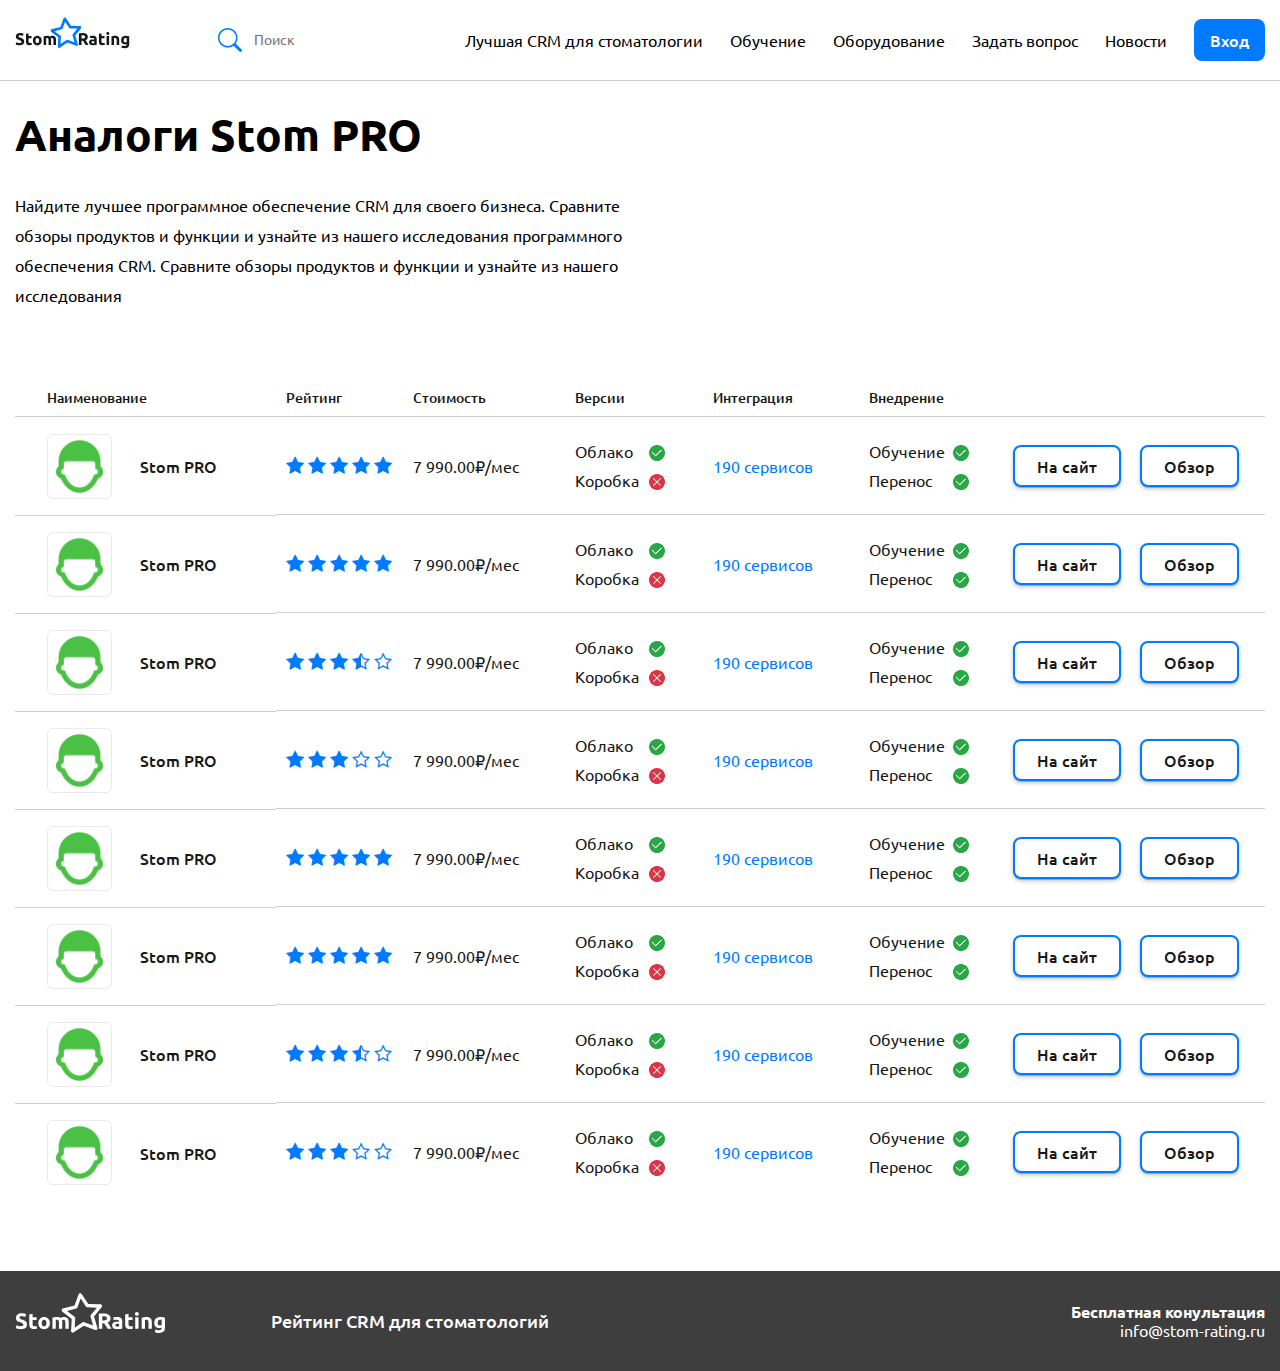
==== commit 8638ce84: "add block" ====
--- a/analogs.html
+++ b/analogs.html
@@ -29,7 +29,7 @@
 						<label class="search__icon" for="search">
 							<img src="img/icons/Search.svg" alt="serch">
 						</label>
-						<input id="search" autocomplete="off" type="text" name="form[]" data-value="Поиск" class="input">
+						<input id="search" autocomplete="off" type="text" name="form[]" placeholder="Поиск" class="input">
 						<button class="" type="submit"><span><img src="img/icons/Search.svg" alt="btn"></span></button>
 					</div>
 				</form>
--- a/css/style.min.css
+++ b/css/style.min.css
@@ -1 +1 @@
-@font-face{font-family:Ubuntu;font-display:swap;src:url(../fonts/Ubuntu-Bold.woff) format("woff"),url(../fonts/Ubuntu-Bold.woff2) format("woff2");font-weight:700;font-style:normal}@font-face{font-family:Ubuntu-BoldItalic;font-display:swap;src:url(../fonts/Ubuntu-BoldItalic.woff) format("woff"),url(../fonts/Ubuntu-BoldItalic.woff2) format("woff2");font-weight:700;font-style:normal}@font-face{font-family:Ubuntu-Italic;font-display:swap;src:url(../fonts/Ubuntu-Italic.woff) format("woff"),url(../fonts/Ubuntu-Italic.woff2) format("woff2");font-weight:400;font-style:normal}@font-face{font-family:Ubuntu;font-display:swap;src:url(../fonts/Ubuntu-Light.woff) format("woff"),url(../fonts/Ubuntu-Light.woff2) format("woff2");font-weight:300;font-style:normal}@font-face{font-family:Ubuntu-LightItalic;font-display:swap;src:url(../fonts/Ubuntu-LightItalic.woff) format("woff"),url(../fonts/Ubuntu-LightItalic.woff2) format("woff2");font-weight:300;font-style:normal}@font-face{font-family:Ubuntu;font-display:swap;src:url(../fonts/Ubuntu-Medium.woff) format("woff"),url(../fonts/Ubuntu-Medium.woff2) format("woff2");font-weight:500;font-style:normal}@font-face{font-family:Ubuntu-MediumItalic;font-display:swap;src:url(../fonts/Ubuntu-MediumItalic.woff) format("woff"),url(../fonts/Ubuntu-MediumItalic.woff2) format("woff2");font-weight:500;font-style:normal}@font-face{font-family:Ubuntu;font-display:swap;src:url(../fonts/Ubuntu-Regular.woff) format("woff"),url(../fonts/Ubuntu-Regular.woff2) format("woff2");font-weight:400;font-style:normal}@font-face{font-family:icomoon;font-display:swap;src:url(../fonts/icomoon.woff) format("woff"),url(../fonts/icomoon.woff2) format("woff2");font-weight:400;font-style:normal}/*! normalize.css v8.0.1 | MIT License | github.com/necolas/normalize.css */html{line-height:1.15;-webkit-text-size-adjust:100%}body{margin:0}main{display:block}h1{font-size:2em;margin:.67em 0}hr{-webkit-box-sizing:content-box;box-sizing:content-box;height:0;overflow:visible}pre{font-family:monospace,monospace;font-size:1em}a{background-color:transparent}abbr[title]{border-bottom:none;text-decoration:underline;-webkit-text-decoration:underline dotted;text-decoration:underline dotted}b,strong{font-weight:bolder}code,kbd,samp{font-family:monospace,monospace;font-size:1em}small{font-size:80%}sub,sup{font-size:75%;line-height:0;position:relative;vertical-align:baseline}sub{bottom:-.25em}sup{top:-.5em}img{border-style:none}button,input,optgroup,select,textarea{font-family:inherit;font-size:100%;line-height:1.15;margin:0}button,input{overflow:visible}button,select{text-transform:none}[type=button],[type=reset],[type=submit],button{-webkit-appearance:button}[type=button]::-moz-focus-inner,[type=reset]::-moz-focus-inner,[type=submit]::-moz-focus-inner,button::-moz-focus-inner{border-style:none;padding:0}[type=button]:-moz-focusring,[type=reset]:-moz-focusring,[type=submit]:-moz-focusring,button:-moz-focusring{outline:1px dotted ButtonText}fieldset{padding:.35em .75em .625em}legend{-webkit-box-sizing:border-box;box-sizing:border-box;color:inherit;display:table;max-width:100%;padding:0;white-space:normal}progress{vertical-align:baseline}textarea{overflow:auto}[type=checkbox],[type=radio]{-webkit-box-sizing:border-box;box-sizing:border-box;padding:0}[type=number]::-webkit-inner-spin-button,[type=number]::-webkit-outer-spin-button{height:auto}[type=search]{-webkit-appearance:textfield;outline-offset:-2px}[type=search]::-webkit-search-decoration{-webkit-appearance:none}::-webkit-file-upload-button{-webkit-appearance:button;font:inherit}details{display:block}summary{display:list-item}template{display:none}[hidden]{display:none}@font-face{font-family:icomoon;src:url(../fonts/icomoon.eot?6o98gs);src:url(../fonts/icomoon.eot?6o98gs#iefix) format("embedded-opentype"),url(../fonts/icomoon.ttf?6o98gs) format("truetype"),url(../fonts/icomoon.woff?6o98gs) format("woff"),url(../fonts/icomoon.svg?6o98gs#icomoon) format("svg");font-weight:400;font-style:normal;font-display:block}[class*=" icon-"],[class^=icon-]{font-family:icomoon;speak:never;font-style:normal;font-weight:400;font-variant:normal;text-transform:none;line-height:1;-webkit-font-smoothing:antialiased;-moz-osx-font-smoothing:grayscale}.icon-arrow-down:before{content:"\e907"}.icon-arrow-up:before{content:"\e908"}.icon-keyboard_arrow_down:before{content:"\e902"}.icon-keyboard_arrow_right:before{content:"\e900"}.icon-arrow-thin-up:before{content:"\e903"}.icon-arrow-thin-down:before{content:"\e904"}.icon-arrow-right:before{content:"\e905"}.icon-arrow-left:before{content:"\e906"}.icon-chevron-thin-left:before{content:"\e90b"}.icon-chevron-thin-right:before{content:"\e90c"}.icon-star-empty:before{content:"\e9d7"}.icon-star-full:before{content:"\e9d9"}.icon-play3:before{content:"\ea1c"}.icon-pause2:before{content:"\ea1d"}*{padding:0;margin:0;border:0}*,:after,:before{-webkit-box-sizing:border-box;box-sizing:border-box}:active,:focus{outline:0}a:active,a:focus{outline:0}aside,footer,header,nav,section{display:block}body,html{height:100%;min-width:320px;margin:0 auto}body{line-height:1;font-family:Ubuntu,sans-serif;-ms-text-size-adjust:100%;-moz-text-size-adjust:100%;-webkit-text-size-adjust:100%;color:#171818;font-size:14px;opacity:0;-webkit-transition:opacity .8s ease;-o-transition:opacity .8s ease;transition:opacity .8s ease;-webkit-transition-delay:.5s;-o-transition-delay:.5s;transition-delay:.5s}body.lock{overflow:hidden}body.isload{opacity:1}button,input,textarea{font-family:Ubuntu,sans-serif}input::-ms-clear{display:none}button{cursor:pointer}button::-moz-focus-inner{padding:0;border:0}a,a:visited{text-decoration:none}a:hover{text-decoration:none}ul li{list-style:none}img{vertical-align:top}h1,h2,h3,h4,h5,h6{font-weight:inherit;font-size:inherit}.wrapper{width:100%;min-height:100%;overflow:hidden}.page{height:100%;padding-top:80px}.container{max-width:1330px;margin:0 auto;width:100%;padding:0 15px}.ibg{position:relative}.ibg img{position:absolute;width:100%;height:100%;top:0;left:0;-o-object-fit:cover;object-fit:cover}.logo{max-width:116px}.logo img{width:100%}.link{font-weight:400;font-size:16px;line-height:18px;color:#007bff;-webkit-transition:all .2s ease;-o-transition:all .2s ease;transition:all .2s ease}.link-arrow-right{font-weight:700;font-size:16px;line-height:18px;color:#007bff;-webkit-transition:all .2s ease;-o-transition:all .2s ease;transition:all .2s ease;position:relative;padding-right:30px}.link-arrow-right:before{position:absolute;content:url(../img/icons/Arrow-right.svg);top:60%;right:0;-webkit-transform:translateY(-50%);-ms-transform:translateY(-50%);transform:translateY(-50%);-webkit-transition:all .2s ease;-o-transition:all .2s ease;transition:all .2s ease}.link-2{font-weight:400;font-size:14px;line-height:16px;text-decoration:underline;color:#007bff;-webkit-transition:all .2s ease;-o-transition:all .2s ease;transition:all .2s ease}.title{font-weight:700;font-size:44px;line-height:51px}.title-2{font-weight:700;font-size:28px;line-height:30px}.btn-default{background:#007bff;display:inline-block;padding:12px 16px;border-radius:8px;color:#fff;font-size:16px;line-height:18.38px;font-weight:500;-webkit-transition:all .2s ease;-o-transition:all .2s ease;transition:all .2s ease}.btn-default-promo-code{background:#007bff;display:inline-block;padding:12px 16px 12px 57px;border-radius:8px;color:#fff;font-size:16px;line-height:18.38px;font-weight:500;-webkit-transition:all .2s ease;-o-transition:all .2s ease;transition:all .2s ease;position:relative}.btn-default-promo-code:before{position:absolute;content:'';top:50%;left:20px;-webkit-transform:translateY(-50%);-ms-transform:translateY(-50%);transform:translateY(-50%);width:24px;height:24px;background:url(../img/icons/box.svg) center no-repeat;background-size:contain}.btn-default-2{display:inline-block;background:#fff;font-weight:500;font-size:16px;line-height:18px;color:#171818;border:2px solid #007bff;-webkit-box-shadow:0 2px 4px rgba(0,0,0,.24),0 1px 0 rgba(85,162,248,.48);box-shadow:0 2px 4px rgba(0,0,0,.24),0 1px 0 rgba(85,162,248,.48);border-radius:8px;padding:10px 22px;cursor:pointer;-webkit-transition:all .2s ease;-o-transition:all .2s ease;transition:all .2s ease}.green-btn{display:inline-block;background:#28a745;border-radius:32px;padding:6px 12px;color:#fff;font-weight:700;font-size:12px;line-height:14px;-webkit-transition:all .2s ease;-o-transition:all .2s ease;transition:all .2s ease;position:relative;top:0}.views{position:relative;font-weight:400;font-size:14px;line-height:16px;padding-left:32px}.views:before{position:absolute;content:url(../img/icons/Eye.svg);top:-4px;left:0}.breadcrumbs{margin:25px 0;font-weight:400;font-size:16px;line-height:18px;color:#171818}.breadcrumbs>li{display:inline-block;-webkit-transition:all .2s ease;-o-transition:all .2s ease;transition:all .2s ease}.breadcrumbs>li.active>a{font-weight:400;font-size:16px;line-height:18px;color:#171818}.breadcrumbs>li>a{font-weight:400;font-size:16px;line-height:18px;color:rgba(23,24,24,.64);-webkit-transition:all .2s ease;-o-transition:all .2s ease;transition:all .2s ease}.breadcrumbs>li:not(:first-child):before{content:'/';margin-right:5px;color:rgba(23,24,24,.64)}.breadcrumbs>li:not(:first-child).active:before{color:#171818}.srm-list h1{margin-top:30px}.slick-slider{position:relative}.slick-slider .slick-list,.slick-slider .slick-track{-webkit-transform:translate3d(0,0,0);-ms-transform:translate3d(0,0,0);transform:translate3d(0,0,0)}.slick-slider .slick-list{position:relative;overflow:hidden;width:100%}.slick-slider .slick-track{position:relative;width:100%;display:-webkit-box;display:-ms-flexbox;display:flex}.slick-slider .slick-slide{position:relative}.burger-wrap{margin-left:10px;display:inline-block;border-radius:4px}.burger-wrap .burger{width:18px;height:18px;display:-webkit-box;display:-ms-flexbox;display:flex;-webkit-box-pack:center;-ms-flex-pack:center;justify-content:center;-webkit-box-align:center;-ms-flex-align:center;align-items:center;-webkit-box-orient:vertical;-webkit-box-direction:normal;-ms-flex-direction:column;flex-direction:column;position:relative;cursor:pointer}.burger-wrap .burger span{width:16px;height:2px;display:block;background:#000;position:absolute;-webkit-transition:all .2s;-o-transition:all .2s;transition:all .2s;border-radius:5px}.burger-wrap .burger span:nth-child(1){top:3px}.burger-wrap .burger span:nth-child(2){background:#000}.burger-wrap .burger span:nth-child(3){background:#000}.burger-wrap .burger span:nth-child(4){bottom:3px}.burger-wrap .second{-webkit-transform:rotate(45deg) scale(1)!important;-ms-transform:rotate(45deg) scale(1)!important;transform:rotate(45deg) scale(1)!important;background:#000}.burger-wrap .third{-webkit-transform:rotate(-45deg) scale(1)!important;-ms-transform:rotate(-45deg) scale(1)!important;transform:rotate(-45deg) scale(1)!important;background:#000}.burger-wrap .first{-webkit-transform:scale(0)!important;-ms-transform:scale(0)!important;transform:scale(0)!important}.burger-wrap .fourth{-webkit-transform:scale(0)!important;-ms-transform:scale(0)!important;transform:scale(0)!important}.btn{display:-webkit-inline-box;display:-ms-inline-flexbox;display:inline-flex;padding:0 0}.btn._fw{width:100%}.select{position:relative}.select__item{position:relative}.select__title{color:#000;background-color:#fff;cursor:pointer;border-radius:4px}.select__value{display:-webkit-box;display:-ms-flexbox;display:flex;color:#000;height:30px;padding:0 14px 0 39px;-webkit-box-align:center;-ms-flex-align:center;align-items:center;-webkit-box-pack:justify;-ms-flex-pack:justify;justify-content:space-between;-webkit-box-orient:horizontal;-webkit-box-direction:reverse;-ms-flex-direction:row-reverse;flex-direction:row-reverse}.select__value span{height:1em;overflow:hidden;display:-webkit-box;-webkit-line-clamp:1;-webkit-box-orient:vertical}.select__value:before{content:"";display:inline-block;-webkit-transition:all .3s ease 0s;-o-transition:all .3s ease 0s;transition:all .3s ease 0s;width:8px;height:7px;background:url(../img/icons/select-arrow.svg) center/100% no-repeat}.select__input{width:100%;background-color:transparent;height:100%}.select__options{color:#000;display:none;position:absolute;top:29px;border-radius:0 0 4px 4px;min-width:100%;left:0;background-color:#fff;border-top:0;border:1px solid #d9d9d9;border-top:0;font-size:14px;padding:10px 0 5px 0}.select__option{cursor:pointer;padding:5px 15px;margin:0}.select._active{z-index:5}.select._active .select__value:before{-webkit-transform:rotate(-180deg);-ms-transform:rotate(-180deg);transform:rotate(-180deg)}.select._active .select__options{display:block}input[type=email],input[type=tel],input[type=text],textarea{-webkit-appearance:none;-moz-appearance:none;appearance:none}.input{border-radius:0;width:100%;display:block;padding:0 20px}textarea.input{resize:none;padding:0 0}.checkbox{position:relative}.checkbox__input{position:absolute;width:0;height:0;opacity:0;visibility:hidden}.checkbox__input:checked+.checkbox__text:before{background:#fff url(../img/icons/check.svg) center no-repeat}.checkbox__text{display:-webkit-inline-box;display:-ms-inline-flexbox;display:inline-flex;-webkit-box-align:center;-ms-flex-align:center;align-items:center;position:relative;font-size:16px;color:#fff;letter-spacing:-.3px;line-height:calc(20 / 16);cursor:pointer}.checkbox__text:before{content:"";-ms-flex-item-align:start;align-self:flex-start;margin:0 14px 0 0;-webkit-box-flex:0;-ms-flex:0 0 20px;flex:0 0 20px;left:0;top:0;width:20px;height:18px;background:#fff;border:1px solid #a7a9ac}.checkbox a{color:#fff;text-decoration:underline}.checkbox._error .checkbox__text:before{border:1px solid #ee1212}.options{display:-webkit-box;display:-ms-flexbox;display:flex;-webkit-box-orient:vertical;-webkit-box-direction:normal;-ms-flex-direction:column;flex-direction:column;-webkit-box-align:start;-ms-flex-align:start;align-items:flex-start}.options__item{position:relative;cursor:pointer}.options__input{position:absolute;width:0;height:0;opacity:0;left:0;top:0;visibility:hidden}.options__input:checked+.options__text:after{-webkit-transform:scale(1);-ms-transform:scale(1);transform:scale(1)}.options__text{display:-webkit-inline-box;display:-ms-inline-flexbox;display:inline-flex;-webkit-box-align:center;-ms-flex-align:center;align-items:center;position:relative;font-size:16px;color:#fff;letter-spacing:-.3px;line-height:calc(20 / 16)}.options__text:before{content:"";-ms-flex-item-align:start;align-self:flex-start;margin:0 14px 0 0;-webkit-box-flex:0;-ms-flex:0 0 20px;flex:0 0 20px;left:0;top:0;border-radius:50%;width:20px;height:18px;background:#fff;border:1px solid #a7a9ac}.options__text:after{content:"";-webkit-transition:all .3s ease 0s;-o-transition:all .3s ease 0s;transition:all .3s ease 0s;-webkit-transform:scale(0);-ms-transform:scale(0);transform:scale(0);width:10px;height:10px;border-radius:50%;background-color:#77243a;position:absolute;left:5px;top:4px}.option{position:relative;cursor:pointer;padding-left:25px;line-height:16px;margin-bottom:10px;font-size:15px;font-weight:300}.option:last-child{margin-bottom:0}.option input{display:none}.option:before{position:absolute;left:0;top:0;width:16px;height:16px;content:'';border:1px solid #7f7f7f;border-radius:4px;z-index:2}.option.active:before{background:url(../img/icons/chek.svg) center 1px no-repeat}.option.active:after{background:#007bff;border:1px solid #007bff}.option:after{position:absolute;left:0;top:0;width:16px;height:16px;content:'';border:1px solid #7f7f7f;border-radius:4px;z-index:1}.rating-block{display:table;font-size:0;width:138px;height:30px}.rating{display:inline-block;position:relative;vertical-align:middle;width:100%;height:25px}.rating.edit .star{cursor:pointer}.rating .star{width:25px;height:25px;display:inline-block;position:relative;z-index:3}.rating .star:not(:last-child){margin-right:3px}.rating__line{position:absolute;width:auto;height:24px;top:0;left:0;z-index:1;background-size:136px 100%;display:-webkit-box;display:-ms-flexbox;display:flex;font-size:24px;color:#007bff}.rating__line>span{margin-right:4px}.rating__activeline{position:absolute;width:0;height:24px;top:0;left:0;z-index:2;background-size:136px 100%;display:-webkit-box;display:-ms-flexbox;display:flex;font-size:24px;overflow:hidden;color:#007bff}.rating__activeline>span{margin-right:4px}.rating__value{display:inline-block;color:#1b3139;font-size:14px;line-height:13px;vertical-align:middle;margin:8px 0}.quantity{width:88px;height:40px;display:-webkit-box;display:-ms-flexbox;display:flex;border:1px solid rgba(166,166,166,.45)}.quantity__button{-webkit-box-flex:0;-ms-flex:0 0 30px;flex:0 0 30px;position:relative;cursor:pointer}.quantity__button::after,.quantity__button::before{content:"";position:absolute;top:50%;left:50%;-webkit-transition:all .3s ease 0s;-o-transition:all .3s ease 0s;transition:all .3s ease 0s;margin:0 0 0 -4.5px;background-color:#a6a6a6;width:9px;height:1px}.quantity__button_plus::before{-webkit-transform:rotate(-90deg);-ms-transform:rotate(-90deg);transform:rotate(-90deg)}.quantity__input{-webkit-box-flex:1;-ms-flex:1 1 auto;flex:1 1 auto}.quantity__input input{height:100%;color:#a6a6a6;font-size:12px;width:100%;text-align:center}table th{font-weight:700}table td,table th{padding:9px 15px 9px 0;text-align:left}.header{position:fixed;top:0;left:0;width:100%;border-bottom:1px solid #ccc;-webkit-transition:all .8s ease;-o-transition:all .8s ease;transition:all .8s ease;background:#fff;z-index:100}.header.open{border-bottom:1px solid transparent}.header__body{min-height:80px;padding:10px 0;display:-webkit-box;display:-ms-flexbox;display:flex;-webkit-box-align:center;-ms-flex-align:center;align-items:center}.header__column_1{-webkit-box-flex:0;-ms-flex:0 1 auto;flex:0 1 auto;margin-right:15px}.header__column_2{-webkit-box-flex:1;-ms-flex:1 1 auto;flex:1 1 auto;display:-webkit-box;display:-ms-flexbox;display:flex;-webkit-box-pack:center;-ms-flex-pack:center;justify-content:center;margin-right:15px}.header__column_3{-webkit-box-flex:0;-ms-flex:0 0 auto;flex:0 0 auto}.header__logo{margin-bottom:15px}.header__nav>ul{text-align:right}.header__nav>ul>li{display:inline-block}.header__nav>ul>li:not(:last-child){margin-right:24px}.header__nav>ul>li>a{display:inline-block;color:#000;font-size:16px;line-height:18.38px;-webkit-transition:all .2s ease;-o-transition:all .2s ease;transition:all .2s ease}.header__nav>ul>li>a.btn-default{color:#fff}.search{margin-right:74px}.search__item{display:-webkit-box;display:-ms-flexbox;display:flex;-webkit-transition:all .2s ease;-o-transition:all .2s ease;transition:all .2s ease}.search__item._focus .input{width:150px;border-bottom:1px solid #ccc;opacity:1;color:#171818;letter-spacing:.7px;margin-left:12px}.search__item._focus button{opacity:1;min-width:30px;width:30px}.search__item._focus .search__icon{opacity:0;width:0;-webkit-box-flex:0;-ms-flex:0 0 0px;flex:0 0 0px}.search__icon{-webkit-box-flex:0;-ms-flex:0 0 24px;flex:0 0 24px;cursor:pointer;display:-webkit-box;display:-ms-flexbox;display:flex;-webkit-box-align:center;-ms-flex-align:center;align-items:center}.search__icon img{width:100%}.search .input{padding-left:0;padding-right:0;margin-left:12px;border-bottom:1px solid transparent;-webkit-transition:all .2s ease;-o-transition:all .2s ease;transition:all .2s ease;min-width:50px;width:50px}.search button{min-width:0;width:0;background:0 0;height:30px;display:-webkit-box;display:-ms-flexbox;display:flex;-webkit-box-pack:center;-ms-flex-pack:center;justify-content:center;-webkit-box-align:center;-ms-flex-align:center;align-items:center;-webkit-transition:all .2s ease;-o-transition:all .2s ease;transition:all .2s ease;opacity:0}.search button>span{width:60%;height:80%}.search button>span>img{width:100%}.main-banner{min-height:370px;position:relative;display:-webkit-box;display:-ms-flexbox;display:flex;-webkit-box-orient:vertical;-webkit-box-direction:normal;-ms-flex-direction:column;flex-direction:column}.main-banner__bg{position:absolute;top:0;left:0;width:100%;height:100%;z-index:-1}.main-banner__body{padding:79px 15px;color:#fff;-webkit-box-flex:1;-ms-flex:1 1 auto;flex:1 1 auto;display:-webkit-box;display:-ms-flexbox;display:flex;-webkit-box-align:center;-ms-flex-align:center;align-items:center}.main-banner__title{font-size:36px;font-weight:700;line-height:41px}.main-banner__text{font-weight:400;font-size:16px;line-height:18px;max-width:443px;margin-bottom:40px}.main-banner__text>p{margin:15px 0}.main-banner__btn-filter{position:relative;height:42px}.main-banner__btn-filter .filter{position:absolute;top:0;left:0}.filter{border:2px solid #007bff;width:255px;background:#fff;border-radius:8px;-webkit-box-shadow:0 2px 4px rgba(0,0,0,.24),0 1px 0 rgba(85,162,248,.48);box-shadow:0 2px 4px rgba(0,0,0,.24),0 1px 0 rgba(85,162,248,.48);-webkit-transition:all .4s ease;-o-transition:all .4s ease;transition:all .4s ease;z-index:10}.filter._active{width:302px;border:2px solid #fff}.filter._active .title-2{font-size:16px;opacity:1;position:relative;top:11px}.filter._active .title-1{font-size:0;opacity:0;-webkit-transition:all .2s ease;-o-transition:all .2s ease;transition:all .2s ease}.filter .title-2{font-size:0;opacity:0;-webkit-transition:all .2s ease;-o-transition:all .2s ease;transition:all .2s ease}.filter .title-1{font-size:16px;opacity:1;-webkit-transition:all .2s ease;-o-transition:all .2s ease;transition:all .2s ease}.filter__title{min-height:42px;color:#171818;width:100%;font-weight:500;font-size:16px;line-height:18px;display:-webkit-box;display:-ms-flexbox;display:flex;-webkit-box-align:center;-ms-flex-align:center;align-items:center;padding:10px 22px;cursor:pointer}.filter__title.btn-default-2{border:none;-webkit-box-shadow:none;box-shadow:none}.filter__toggle-collapse{color:#171818;display:none;padding:10px 21px 20px}.filter__toggle-collapse label{font-weight:500;font-size:14px;line-height:16px;color:#171818;opacity:.54;margin-bottom:11px;display:block}.filter__options{margin:14px 0 26px}.filter__options .option{font-weight:400;font-size:12px;line-height:14px;color:#171818;padding-left:28px}.filter__submit-wrap{margin-top:36px;margin-bottom:16px}.filter__submit-wrap .btn-default-2{width:100%}.filter__clear{text-align:center}.table-block{margin:70px 0}.table-block__btn-load-more{height:97px;display:-webkit-box;display:-ms-flexbox;display:flex;-webkit-box-align:center;-ms-flex-align:center;align-items:center;-webkit-box-pack:center;-ms-flex-pack:center;justify-content:center;position:relative;margin-top:10px;margin-bottom:10px}.table-block__btn-load-more:after,.table-block__btn-load-more:before{position:absolute;content:'';width:100%;height:1px;background-image:-webkit-gradient(linear,left top,right top,from(#ccc),color-stop(75%,#ccc),color-stop(75%,transparent),to(transparent));background-image:-o-linear-gradient(left,#ccc,#ccc 75%,transparent 75%,transparent 100%);background-image:linear-gradient(90deg,#ccc,#ccc 75%,transparent 75%,transparent 100%);background-size:20px 1px;border:none}.table-block__btn-load-more:before{top:0;left:0}.table-block__btn-load-more:after{left:0;bottom:0}.table-block__btn-load-more>span{position:absolute;top:0;left:0;height:100%;width:100%;z-index:-1}.table-block__btn-load-more>span:after,.table-block__btn-load-more>span:before{position:absolute;content:'';width:81px;height:1px;background-image:-webkit-gradient(linear,left top,right top,from(#ccc),color-stop(75%,#ccc),color-stop(75%,transparent),to(transparent));background-image:-o-linear-gradient(left,#ccc,#ccc 75%,transparent 75%,transparent 100%);background-image:linear-gradient(90deg,#ccc,#ccc 75%,transparent 75%,transparent 100%);background-size:20px 1px;border:none;-webkit-transform:rotate(90deg);-ms-transform:rotate(90deg);transform:rotate(90deg)}.table-block__btn-load-more>span:before{top:49px;left:-43px}.table-block__btn-load-more>span:after{right:-43px;top:49px}.table-block table{width:100%;border-collapse:collapse;word-break:break-word;font-weight:400;font-size:16px;line-height:18px;white-space:normal}.table-block table tr:not(:first-child){height:98px}.table-block th{font-weight:500;font-size:14px;line-height:16px;padding:10px 15px 10px 0}.table-block th:first-child{padding-left:32px}.table-block th:nth-child(2){padding-left:10px}.table-block th:nth-child(3){padding-left:10px}.table-block td:first-child{padding-left:32px;border-right:1px solid #ccc;height:98px;white-space:normal;width:100%}.table-block tr:not(:last-child)>th{border-bottom:1px solid #ccc}.table-block tr:not(:last-child) td,.table-block tr:not(:last-child)>.td{border-bottom:1px solid #ccc}.table-block .table-rating{width:127px;min-width:127px;padding-right:10px;padding-left:10px}.table-block .table-rating .rating-block{display:block;width:107px;height:20px}.table-block .table-rating .rating{height:20px}.table-block .table-rating .rating__line{font-size:18px;height:20px}.table-block .table-rating .rating__activeline{font-size:18px;height:20px}.table-block .td_1{display:-webkit-box;display:-ms-flexbox;display:flex;-webkit-box-orient:vertical;-webkit-box-direction:normal;-ms-flex-direction:column;flex-direction:column;-webkit-box-pack:center;-ms-flex-pack:center;justify-content:center;-webkit-box-flex:1;-ms-flex:1 1 auto;flex:1 1 auto}.table-block .td_1>a{font-weight:500;font-size:16px;line-height:18px;display:-webkit-box;display:-ms-flexbox;display:flex;-webkit-box-align:center;-ms-flex-align:center;align-items:center;color:#171818;-webkit-transition:all .2s ease;-o-transition:all .2s ease;transition:all .2s ease}.table-block .td_1>a>span{-webkit-box-flex:0;-ms-flex:0 0 auto;flex:0 0 auto;display:inline-block;width:65px;height:65px;background:#fff;border:1px solid #eaeaea;border-radius:6px;margin-right:28px}.table-block .td_2{width:172px;min-width:172px;padding-left:10px}.table-block .td_3{width:11%}.table-block .td_3>span{display:block;position:relative;line-height:29px;width:90px;padding-right:20px}.table-block .td_3>span:after{position:absolute;right:0;top:39%;-webkit-transform:translateY(-50%);-ms-transform:translateY(-50%);transform:translateY(-50%);height:16px}.table-block .td_3>span.yes:after{content:url(../img/icons/yes.svg)}.table-block .td_3>span.no:after{content:url(../img/icons/no.svg)}.table-block .td_4{min-width:130px;white-space:normal}.table-block .td_5{width:11.5%;-webkit-box-flex:0;-ms-flex:0 0 11.5%;flex:0 0 11.5%}.table-block .td_5>span{display:block;position:relative;line-height:29px;width:100px;padding-right:20px}.table-block .td_5>span:after{position:absolute;right:0;top:39%;-webkit-transform:translateY(-50%);-ms-transform:translateY(-50%);transform:translateY(-50%);height:16px}.table-block .td_5>span.yes:after{content:url(../img/icons/yes.svg)}.table-block .td_5>span.no:after{content:url(../img/icons/no.svg)}.table-block .td_6{width:252px;min-width:252px}.table-block .td_6>a:first-child{margin-right:15px}.good-to-know{margin:159px 0 100px}.good-to-know__title{margin-bottom:83px}.good-to-know__body{display:-webkit-box;display:-ms-flexbox;display:flex;-ms-flex-wrap:wrap;flex-wrap:wrap;-webkit-box-pack:justify;-ms-flex-pack:justify;justify-content:space-between;margin:0 -15px}.good-to-know__item{width:49.8%;padding:0 15px;margin-bottom:100px}.item-good-to-know{display:-webkit-box;display:-ms-flexbox;display:flex}.item-good-to-know__column_1{-webkit-box-flex:0;-ms-flex:0 0 47.55%;flex:0 0 47.55%}.item-good-to-know__column_2{-webkit-box-flex:1;-ms-flex:1 1 auto;flex:1 1 auto}.item-good-to-know__img{overflow:hidden;border-radius:8px;height:100%;width:100%;min-height:302px}.item-good-to-know__text-wrap{padding:25px 0 25px 32px;display:-webkit-box;display:-ms-flexbox;display:flex;-webkit-box-orient:vertical;-webkit-box-direction:normal;-ms-flex-direction:column;flex-direction:column;height:100%}.item-good-to-know__views{margin-bottom:17px}.item-good-to-know__text{font-weight:700;font-size:24px;line-height:28px;-webkit-box-flex:1;-ms-flex:1 1 auto;flex:1 1 auto;margin-bottom:19px}.reviews-block{margin:26px 0}.reviews-block_2{margin:166px 0 166px}.reviews-block__title{margin-bottom:15px}.reviews-block__all-reviews-link{margin-bottom:30px}.reviews-block__list{margin:85px 0;position:relative}.reviews-block__list li{margin-bottom:50px}.reviews-block__list li .item-slider-reviews{padding:0}.reviews-block__list li .item-slider-reviews__text{max-width:600px}.slider-reviews{margin:85px -15px;position:relative}.slider-reviews .slick-arrow{position:absolute;top:50%;-webkit-transform:translateY(-50%);-ms-transform:translateY(-50%);transform:translateY(-50%);width:44px;height:44px;border-radius:8px;background:#007bff;z-index:5;cursor:pointer;-webkit-transition:all .2s ease;-o-transition:all .2s ease;transition:all .2s ease}.slider-reviews .slick-arrow>span{position:absolute;top:50%;left:50%;-webkit-transform:translate(-50%,-50%);-ms-transform:translate(-50%,-50%);transform:translate(-50%,-50%)}.slider-reviews .slick-arrow.slick-disabled{opacity:.64}.slider-reviews .slick-prev{left:-69px}.slider-reviews .slick-next{right:-69px}.slider-reviews__item{display:-webkit-box;display:-ms-flexbox;display:flex;-webkit-box-orient:vertical;-webkit-box-direction:normal;-ms-flex-direction:column;flex-direction:column}.slider-reviews-2{margin:70px -15px;position:relative}.slider-reviews-2._two-items{width:auto}.slider-reviews-2 .slick-arrow{position:absolute;top:50%;-webkit-transform:translateY(-50%);-ms-transform:translateY(-50%);transform:translateY(-50%);width:44px;height:44px;border-radius:8px;background:#007bff;z-index:5;cursor:pointer;-webkit-transition:all .2s ease;-o-transition:all .2s ease;transition:all .2s ease}.slider-reviews-2 .slick-arrow>span{position:absolute;top:50%;left:50%;-webkit-transform:translate(-50%,-50%);-ms-transform:translate(-50%,-50%);transform:translate(-50%,-50%)}.slider-reviews-2 .slick-arrow.slick-disabled{opacity:.64}.slider-reviews-2 .slick-prev{left:-69px}.slider-reviews-2 .slick-next{right:-69px}.slider-reviews-2__item{display:-webkit-box;display:-ms-flexbox;display:flex;-webkit-box-orient:vertical;-webkit-box-direction:normal;-ms-flex-direction:column;flex-direction:column}.slider-reviews-2 .item-slider-reviews__name>span{margin-left:22px}.slider-reviews-2 .rating-block{height:30px;width:80px}.slider-reviews-2 .rating-block .rating{width:100%}.slider-reviews-2 .item-slider-reviews__name{margin-top:15px}.slider-reviews-2 .item-slider-reviews__title{font-weight:700;font-size:29px;line-height:33px;margin-bottom:33px}.slider-reviews-2 .item-slider-reviews__photo{margin-bottom:25px}.slider-reviews-2 .item-slider-reviews__text{text-align:left}.item-slider-reviews{padding:0 15px}.item-slider-reviews__title{font-weight:700;font-size:29px;line-height:33px;margin-bottom:33px}.item-slider-reviews__top{display:-webkit-box;display:-ms-flexbox;display:flex}.item-slider-reviews__column_1{-webkit-box-flex:0;-ms-flex:0 0 auto;flex:0 0 auto;margin-right:25px}.item-slider-reviews__column_2{-webkit-box-flex:1;-ms-flex:1 1 auto;flex:1 1 auto}.item-slider-reviews__photo{width:78px;height:78px;border-radius:8px;overflow:hidden;margin-bottom:24px}.item-slider-reviews__name{font-weight:400;font-size:14px;line-height:16px;margin-bottom:8px}.item-slider-reviews__title{-webkit-box-flex:1;-ms-flex:1 1 auto;flex:1 1 auto;font-weight:700;font-size:18px;line-height:21px;margin-bottom:16px}.item-slider-reviews__text{font-weight:400;font-size:14px;line-height:16px}.news-block{margin:200px 0 200px}.news-block__title{text-align:center;margin-bottom:81px}.news-block__cards{display:-webkit-box;display:-ms-flexbox;display:flex;-ms-flex-wrap:wrap;flex-wrap:wrap;margin:0 -15px}.news-block__card{width:33.3333%;padding:0 15px}.card-news{min-height:418px;display:-webkit-box;display:-ms-flexbox;display:flex;-webkit-box-orient:vertical;-webkit-box-direction:normal;-ms-flex-direction:column;flex-direction:column}.card-news__inner{-webkit-box-flex:1;-ms-flex:1 1 auto;flex:1 1 auto;background:#fff;border:1px solid #eaeaea;border-radius:8px;padding:24px 24px;display:-webkit-box;display:-ms-flexbox;display:flex;-webkit-box-orient:vertical;-webkit-box-direction:normal;-ms-flex-direction:column;flex-direction:column}.card-news__img{width:100%;min-height:150px;margin-bottom:25px;border-radius:8px;overflow:hidden}.card-news__text-wrap{display:-webkit-box;display:-ms-flexbox;display:flex;-webkit-box-orient:vertical;-webkit-box-direction:normal;-ms-flex-direction:column;flex-direction:column;height:100%;-webkit-box-flex:1;-ms-flex:1 1 auto;flex:1 1 auto}.card-news__views{margin-bottom:29px}.card-news__text{-webkit-box-flex:1;-ms-flex:1 1 auto;flex:1 1 auto;font-weight:700;font-size:24px;line-height:28px;flex:1 1 auto;margin-bottom:19px}.instruction-block{margin:52px 0 118px}.instruction-block__title{text-align:center;margin-bottom:75px}.instruction>li{min-height:85px;border-radius:8px;border:1px solid #ccc;margin-bottom:16px}.instruction__title{padding:10px 80px 10px 32px;position:relative;min-height:85px;display:-webkit-box;display:-ms-flexbox;display:flex;-webkit-box-align:center;-ms-flex-align:center;align-items:center;cursor:pointer;font-weight:700;font-size:18px;line-height:21px;color:#000}.instruction__title:before{position:absolute;content:url(../img/icons/Arrow-bar-down.svg);top:50%;right:32px;-webkit-transform:translateY(-50%);-ms-transform:translateY(-50%);transform:translateY(-50%);height:32px;width:32px}.instruction__collapse{display:none;padding:5px 32px 32px;font-weight:400;font-size:16px;line-height:18px}.instruction__collapse>div>p{margin:15px 0}.instruction__collapse h4{margin:0 0 15px;font-weight:700;font-size:18px;line-height:20px}.product-head{margin:25px 0}.product-head__body{display:-webkit-box;display:-ms-flexbox;display:flex}.product-head__column_1{-webkit-box-flex:0;-ms-flex:0 0 auto;flex:0 0 auto;margin-right:30px}.product-head__column_2{-webkit-box-flex:1;-ms-flex:1 1 auto;flex:1 1 auto}.product-head__column_3{width:100%}.product-head__img{width:192px;height:192px;overflow:hidden;border-radius:8px}.product-head__title{font-weight:700;font-size:24px;line-height:28px;margin:15px 0 15px}.product-head__date{font-weight:700;font-size:14px;line-height:16px;color:rgba(23,24,24,.54);margin:10px 0 16px}.product-head__cost{font-weight:700;font-size:14px;line-height:16px;white-space:nowrap}.product-head__cost>span{font-weight:700;font-size:21px;line-height:24px}.product-head__btn-wrap{margin:18px 0}.product-head__btn-link{display:inline-block}.product-head__btn-link:not(:last-child){margin-right:13px;margin-bottom:16px}.product-head .rating{width:100%}.product-head .rating__value{font-weight:400;font-size:14px;line-height:16px;margin:8px 0}.product-head .rating .star{height:25px;width:24px}.local-navigation{margin:50px 0}.local-navigation__list>li{display:-webkit-box;display:-ms-flexbox;display:flex;border-bottom:1px solid #ccc;overflow-x:auto}.local-navigation__list>li>a{display:inline-block;font-weight:400;font-size:20px;line-height:30px;color:#171818;opacity:.54;position:relative;-webkit-transition:all .2s ease;-o-transition:all .2s ease;transition:all .2s ease;padding-bottom:12px;padding-top:10px}.local-navigation__list>li>a:not(:last-child){margin-right:32px}.local-navigation__list>li>a:before{position:absolute;content:'';width:0%;bottom:0;height:3px;background-color:#007bff;left:50%;-webkit-transform:translateX(-50%);-ms-transform:translateX(-50%);transform:translateX(-50%);-webkit-transition:all .2s ease;-o-transition:all .2s ease;transition:all .2s ease}.local-navigation__list>li>a.active{color:#171818;opacity:1}.local-navigation__list>li>a.active:before{width:100%}.overview{margin:79px 0 79px;font-weight:400;font-size:16px;line-height:30px}.overview p{margin:20px 0;max-width:525px}.overview .list-block{margin-top:60px}.overview__body{display:-webkit-box;display:-ms-flexbox;display:flex}.overview__column_1{-webkit-box-flex:0;-ms-flex:0 1 51.15385%;flex:0 1 51.15385%;padding-right:30px}.overview__column_2{-webkit-box-flex:0;-ms-flex:0 1 48.84615%;flex:0 1 48.84615%}.overview__title{margin-bottom:24px}.overview__video-wrap{width:100%;height:0;padding-bottom:56%;border-radius:10px;overflow:hidden;position:relative}.overview__video-wrap>iframe{position:absolute;top:0;left:0;width:100%;height:100%}.list-block{margin:35px 0}.list-block__title{font-weight:700;font-size:18px;line-height:30px;margin-bottom:16px}.list-block>ul{font-weight:400;font-size:16px;line-height:30px;color:rgba(0,0,0,.54)}.list-block>ul>li:not(:last-child){margin-bottom:4px}.cost{margin:163px 0 100px}.cost__title{margin-bottom:26px}.cost__table-wrap{overflow-x:auto}.cost__table{max-width:1078px;width:100%;min-width:848px;border-radius:8px;border-spacing:0;word-break:break-word}.cost__table th{font-weight:400;font-size:14px;line-height:20px;text-align:center;color:#171818;opacity:.54}.cost__table td{font-weight:400;font-size:20px;line-height:20px;text-align:center;border:1px solid #ccc;padding:10px 10px}.cost__table td:first-child{text-align:left;padding-left:24px;border-right:none;width:100%}.cost__table td:nth-child(2){border-right:none;border-left:none;min-width:150px}.cost__table td:nth-child(3){border-right:none;min-width:251px}.cost__table td:last-child{min-width:192px}.cost__table td>span{display:block;font-weight:400;font-size:12px;line-height:20px;color:rgba(23,24,24,.54)}.cost__table tr{height:77px}.cost__table tr:first-child{height:50px}.cost__table tr:not(:last-child)>td{border-bottom:none}.cost__table tr:nth-child(2)>td:first-child{border-top-left-radius:8px}.cost__table tr:nth-child(2)>td:last-child{border-top-right-radius:8px}.cost__table tr:last-child>td:first-child{border-bottom-left-radius:8px}.cost__table tr:last-child>td:last-child{border-bottom-right-radius:8px}.cost__text-wrap{margin:46px 0;font-weight:400;font-size:16px;line-height:30px}.cost__text-wrap p{margin:16px 0;max-width:525px}.cost__text-title{margin-bottom:16px;font-weight:700;font-size:18px;line-height:30px}.functional{margin:199px 0 100px}.functional__title{margin-bottom:41px}.functional__list{display:-webkit-box;display:-ms-flexbox;display:flex;-ms-flex-wrap:wrap;flex-wrap:wrap;margin:0 -15px}.functional__list>li{width:33.3333%;padding:0 15px}.functional__list>li>.wrap{margin-bottom:24px}.functional__list-title{position:relative;padding-left:25px;cursor:pointer}.functional__list-title>h4{display:inline-block;font-weight:700;font-size:18px;line-height:30px;padding-right:25px;position:relative}.functional__list-title>span{position:absolute;top:7px;left:0;width:16px;height:16px}.functional__list-title>span>img{width:100%}.functional__list-title._spoller h4:after{position:absolute;content:'';top:7px;right:0;width:16px;height:16px;background:url(../img/functional-icons/spoller-arrow.svg) center no-repeat;background-size:contain;-webkit-transition:all .2s ease;-o-transition:all .2s ease;transition:all .2s ease;-webkit-transform:rotate(180deg);-ms-transform:rotate(180deg);transform:rotate(180deg)}.functional__list-title._spoller._active h4:after{-webkit-transform:rotate(0);-ms-transform:rotate(0);transform:rotate(0)}.functional__list-title._spoller+.functional__collapse{display:none}.functional__collapse>ul{margin:14px 0}.functional__collapse>ul>li{position:relative;font-weight:400;font-size:16px;line-height:30px;color:#000;padding-left:25px;margin-bottom:4px}.functional__collapse>ul>li:before{position:absolute;left:0;top:2px;height:16px}.functional__collapse>ul>li.yes:before{content:url(../img/icons/yes.svg)}.functional__collapse>ul>li.no:before{content:url(../img/icons/no.svg)}.analogs{margin:190px 0 150px}.analogs__title{margin-bottom:80px}.slider-analogs{margin:50px -15px}.slider-analogs__item{padding:0 15px}.slider-analogs .slick-slide>div{height:100%}.slider-analogs .slick-dots{display:-webkit-box;display:-ms-flexbox;display:flex;-webkit-box-pack:center;-ms-flex-pack:center;justify-content:center;margin:30px 0}.slider-analogs .slick-dots>li{margin:0 4px}.slider-analogs .slick-dots>li.slick-active>button{background:#007bff}.slider-analogs .slick-dots>li>button{font-size:0;height:16px;width:16px;border-radius:50%;background:#fff;border:1px solid #007bff}.item-slider-analogs{height:100%}.item-slider-analogs__innder{height:100%;border:1px solid #eaeaea;-webkit-box-sizing:border-box;box-sizing:border-box;border-radius:6px;padding:24px;display:-webkit-box;display:-ms-flexbox;display:flex;-webkit-box-orient:vertical;-webkit-box-direction:normal;-ms-flex-direction:column;flex-direction:column}.item-slider-analogs__title{font-weight:700;font-size:21px;line-height:30px;margin-bottom:15px}.item-slider-analogs__title>span{color:#007bff}.item-slider-analogs__text{-webkit-box-flex:1;-ms-flex:1 1 auto;flex:1 1 auto;font-size:16px;line-height:20px;margin-top:18px;max-width:365px}.item-slider-analogs__link{margin:24px 0}.integration{margin:189px 0 159px}.integration__title{margin-bottom:60px}.integration__list{display:-webkit-box;display:-ms-flexbox;display:flex;-ms-flex-wrap:wrap;flex-wrap:wrap;margin:44px -15px}.integration__list>li{padding:0 15px;font-weight:700;font-size:20px;line-height:23px;display:-webkit-box;display:-ms-flexbox;display:flex;-webkit-box-align:center;-ms-flex-align:center;align-items:center;width:33.3333%;margin-bottom:16px}.integration__list>li>span{-webkit-box-flex:0;-ms-flex:0 0 auto;flex:0 0 auto;display:inline-block;width:78px;height:78px;background:#fff;border:1px solid #eaeaea;border-radius:6px;margin-right:25px}.webinar .local-navigation{margin:69px 0}.webinar .analogs .item-slider-analogs__date{font-weight:700;font-size:14px;line-height:16px;color:rgba(23,24,24,.54);opacity:.54;margin:-7px 0 0}.webinar .analogs .item-slider-analogs__time{font-weight:700;font-size:21px;line-height:24px;margin:6px 0 0}.webinar .analogs .item-slider-analogs__link{margin-top:43px;margin-bottom:-1px}.text-block{margin:72px 0;font-weight:400;font-size:16px;line-height:30px;color:#000}.text-block__title{margin-bottom:24px}.text-block .container>p{max-width:635px;margin:0 0 16px}.webinar-desc{margin:78px 0;font-weight:400;font-size:16px;line-height:30px;color:#000}.webinar-desc__title{margin-bottom:24px}.webinar-desc .container>p{max-width:635px;margin:0 0 16px}.lecturers{margin:80px 0 72px}.lecturers__title{margin-bottom:35px}.lecturers__list{margin:30px 0}.lecturers__list>li:not(:last-child){margin-bottom:34px}.item-lecturers{max-width:635px;display:-webkit-box;display:-ms-flexbox;display:flex}.item-lecturers__column_1{-webkit-box-flex:0;-ms-flex:0 0 auto;flex:0 0 auto;margin-right:24px}.item-lecturers__column_2{-webkit-box-flex:1;-ms-flex:1 1 calc(100% - 102px);flex:1 1 calc(100% - 102px)}.item-lecturers__img{width:78px;height:78px}.item-lecturers__name{font-weight:700;font-size:20px;line-height:23px;margin:7px 0 17px}.item-lecturers__label{font-weight:700;font-size:14px;line-height:16px;margin:12px 0}.item-lecturers__text{font-weight:400;font-size:14px;line-height:16px}.item-lecturers__text>p{margin:0 0 15px}.webinar-categories-block{margin:49px 0 54px}.webinar-categories-block__head{margin:24px 0;font-weight:400;font-size:18px;line-height:21px}.webinar-categories-block__head>p{margin:0 0 16px;max-width:635px}.webinar-categories-block__nav{display:-webkit-box;display:-ms-flexbox;display:flex;overflow-x:auto;padding-bottom:10px;margin-bottom:36px}.webinar-categories-block__nav>li:not(:last-child){margin-right:40px}.webinar-categories-block__nav>li.active>a{color:#000;border-bottom:3px solid #000}.webinar-categories-block__nav>li>a{display:inline-block;font-weight:700;font-size:24px;line-height:28px;color:rgba(23,24,24,.54);-webkit-transition:all .2s ease;-o-transition:all .2s ease;transition:all .2s ease;white-space:nowrap}.webinar-categories-block__cards{margin:69px 0 40px}.webinar-categories-block__cards>li:not(:last-child){margin-bottom:15px}.webinar-categories-block__pagination{display:-webkit-box;display:-ms-flexbox;display:flex;-webkit-box-pack:center;-ms-flex-pack:center;justify-content:center;margin:40px 0;overflow-x:auto;-ms-flex-wrap:wrap;flex-wrap:wrap}.webinar-categories-block__pagination>li:not(:last-child){margin-right:16px;margin-bottom:16px}.webinar-categories-block__pagination>li.active>a{background:#007bff;color:#fff}.webinar-categories-block__pagination>li>a{display:inline-block;padding:8px 14px;border:1px solid #007bff;border-radius:10px;-webkit-transition:all .2s ease;-o-transition:all .2s ease;transition:all .2s ease;background:#fff;color:rgba(0,0,0,.54);font-size:24px}.card-webinar-categories__inner{background:#fff;border:1px solid #eaeaea;border-radius:6px;padding:24px 24px 22px 24px;display:-webkit-box;display:-ms-flexbox;display:flex}.card-webinar-categories__column_1{-webkit-box-flex:0;-ms-flex:0 0 auto;flex:0 0 auto;margin-right:24px}.card-webinar-categories__column_2{-webkit-box-flex:1;-ms-flex:1 1 auto;flex:1 1 auto}.card-webinar-categories__img{width:232px;height:232px;overflow:hidden;border-radius:6px}.card-webinar-categories__title{max-width:700px;font-weight:700;font-size:21px;line-height:30px;margin-top:15px;margin-bottom:16px}.card-webinar-categories__time{font-weight:700;font-size:14px;line-height:16px;color:rgba(23,24,24,.54);margin-bottom:16px}.card-webinar-categories__text-preview{margin:30px 0;max-width:600px}.card-webinar-categories__btn-wrap{margin:15px 0 17px}.card-webinar-categories__btn-link{display:inline-block}.card-webinar-categories__btn-link:not(:last-child){margin-right:5px;margin-bottom:8px}.analogs-page-head{font-weight:400;font-size:16px;line-height:30px;color:#000}.analogs-page-head p{max-width:635px;margin:0 0 16px}.articles-block{margin-bottom:50px;font-weight:400;font-size:16px;line-height:30px}.articles-block p{margin:16px 0}.articles-block ul{max-width:30px 0}.articles-block ul>li{padding-left:25px}.articles-block figure{position:relative;width:100%;max-width:800px;margin:40px 0;height:0;padding-bottom:39%}.articles-block figure img{position:absolute;top:0;left:0;width:100%;height:100%;-o-object-fit:cover;object-fit:cover}.review-block{min-height:calc(100vh - 248px)}.review-form{margin:30px 0}.review-form__item{margin-bottom:35px}.review-form__item label{display:block;margin-bottom:10px;font-weight:500}.review-form__item .input{min-height:50px;border:1px solid #ccc;border-radius:8px;color:rgba(23,24,24,.8)}.review-form__item .textarea{resize:none;width:100%;min-height:300px;border:1px solid #ccc;border-radius:8px;color:rgba(23,24,24,.8);padding:15px 15px}.review-form__textarea-info{font-size:12px;line-height:20px;color:rgba(23,24,24,.54)}.footer{background:#3e3e3e}.footer .container{max-width:1397px}.footer__body{display:-webkit-box;display:-ms-flexbox;display:flex;-webkit-box-align:center;-ms-flex-align:center;align-items:center;min-height:100px;padding:15px 0;color:#fff}.footer__column_1{-webkit-box-flex:0;-ms-flex:0 0 150px;flex:0 0 150px;margin-right:106px}.footer__column_2{-webkit-box-flex:0;-ms-flex:0 0 auto;flex:0 0 auto;margin-right:15px}.footer__column_3{-webkit-box-flex:1;-ms-flex:1 1 auto;flex:1 1 auto;padding-right:34px}.footer__logo{margin-bottom:17px;max-width:150px}.footer__logo img{width:100%}.footer__title{font-weight:500;font-size:18px;line-height:21px}.footer__email{display:-webkit-box;display:-ms-flexbox;display:flex;-webkit-box-orient:vertical;-webkit-box-direction:normal;-ms-flex-direction:column;flex-direction:column;-webkit-box-align:end;-ms-flex-align:end;align-items:flex-end;font-weight:700;font-size:16px;line-height:18px}.footer__email>a{font-weight:400;color:#fff}@media (min-width:991.98px){.quantity__button:hover::after,.quantity__button:hover::before{background-color:rgba(0,0,0,.5)}}@media (min-width:992px){.link:hover{color:rgba(0,123,255,.6)}.link-arrow-right:hover{color:rgba(0,123,255,.6)}.link-arrow-right:hover:before{opacity:.6}.link-2:hover{color:rgba(0,123,255,.6);text-decoration:underline}.btn-default:hover{background:rgba(0,123,255,.8)}.btn-default-promo-code:hover{background:rgba(0,123,255,.8)}.btn-default-2:hover{background:#007bff;color:#fff}.green-btn:hover{top:2px}.breadcrumbs>li:hover>a{color:#171818}.select__option:hover{background:#d9d9d9}.checkbox a:hover{text-decoration:none}.header__column_4{display:none}.header__nav{display:block!important}.header__nav>ul>li>a.btn-default:hover{color:#fff}.header__nav>ul>li>a:hover{color:rgba(0,0,0,.6)}.table-block .td_1>a:hover{color:rgba(23,24,24,.54)}.slider-reviews .slick-arrow:hover{opacity:.64}.slider-reviews-2 .slick-arrow:hover{opacity:.64}.local-navigation__list>li>a:hover{color:#171818;opacity:1}.local-navigation__list>li>a:hover:before{width:100%}.webinar-categories-block__nav>li>a:hover{color:#000;border-bottom:3px solid #000}.webinar-categories-block__pagination>li:hover>a{background:#007bff;color:#fff}.footer__email>a:hover{text-decoration:underline}}@media (min-width:1251px){.table-block td:first-child{position:relative;top:1px;border-right:none}}@media (max-width:1480px){.reviews-block__list{margin:85px auto}.slider-reviews{width:87%;margin:85px auto}.slider-reviews-2{width:87%;margin:85px auto}}@media (max-width:1312px){.footer__column_3{padding-right:0}}@media only screen and (max-width:1250px){table.responsive{margin-bottom:0}.pinned{position:absolute;left:0;top:-1px;background:#fff;width:30%;overflow:hidden;overflow-x:scroll}.pinned table{border-right:none;border-left:none;width:100%}.pinned table td,.pinned table th{white-space:nowrap}.pinned td:last-child{border-bottom:0}div.table-wrapper{position:relative;margin-bottom:20px;overflow:hidden}div.table-wrapper div.scrollable{margin-left:30%}div.table-wrapper div.scrollable{overflow:scroll;overflow-y:hidden}table.responsive td,table.responsive th{position:relative;white-space:nowrap;overflow:hidden}table.responsive td:first-child,table.responsive th:first-child,table.responsive.pinned td{display:none}}@media (max-width:1250px){.search{margin-right:0}}@media (max-width:1130px){.header__nav>ul>li:not(:last-child){margin-right:16px}.header__nav>ul>li>a{font-size:14px}}@media (max-width:991.98px){.select__title{font-size:18px}.select__options{font-size:18px}.header__column_2{-webkit-box-pack:end;-ms-flex-pack:end;justify-content:flex-end}.header__nav{position:absolute;top:100%;left:0;width:100%;padding:30px 15px;border-bottom:1px solid #ccc;display:none;background:#fff}.header__nav>ul{text-align:center}.header__nav>ul>li{display:block}.header__nav>ul>li:not(:last-child){margin-right:0;margin-bottom:15px}.header__nav>ul>li>a.btn-default{line-height:18px}.header__nav>ul>li>a{font-size:20px;line-height:30px}.good-to-know__item{width:100%}.slider-reviews{width:84%}.slider-reviews-2{width:84%}.news-block__card{width:50%;margin-bottom:30px}.integration__list>li{width:50%}.footer__column_1{margin-right:45px}}@media only screen and (max-width:991.98px){.pinned{width:40%}div.table-wrapper div.scrollable{margin-left:40%}}@media (max-width:875px){.cost__table-wrap{margin-right:-15px}}@media (max-width:767.98px){.page{padding-top:56px}.logo{max-width:92px}.title{font-size:24px;line-height:28px}.title-2{font-size:24px;line-height:28px}.breadcrumbs{display:none}.srm-list .card-webinar-categories__img{margin:0 0}.srm-list .table-block{margin-top:30px}.burger-wrap{margin-left:7px}.header__body{min-height:56px}.header__logo{margin-bottom:7px}.search{margin-right:-15px}.search__item._focus .search__icon{-webkit-box-flex:0;-ms-flex:0 0 0px;flex:0 0 0px}.search__icon{-webkit-box-flex:0;-ms-flex:0 0 16px;flex:0 0 16px}.search .input{min-width:0;width:0;opacity:0;margin-left:0}.search button>span{width:50%}.main-banner{min-height:322px}.main-banner__body{padding:43px 15px}.main-banner__title{font-size:24px;line-height:28px}.main-banner__text{font-size:14px;line-height:16px;margin-bottom:29px}.table-block{margin:70px 0 50px;border-top:1px solid #ccc}.table-block .pinned tr>th{position:relative;right:1px;padding-left:16px}.table-block .pinned tr>td{padding-left:16px}.table-block .container{padding:0}.table-block__btn-load-more{height:50px;margin:0 15px}.table-block__btn-load-more>span:after,.table-block__btn-load-more>span:before{width:39px}.table-block__btn-load-more>span:before{top:27px;left:-25px}.table-block__btn-load-more>span:after{top:27px;right:-25px}.table-block table tr:not(:first-child){height:61px;display:-webkit-box;display:-ms-flexbox;display:flex;-webkit-box-align:center;-ms-flex-align:center;align-items:center}.table-block table tr:first-child{height:45px}.table-block table{font-size:12px;line-height:14px}.table-block th:first-child{padding-left:1px;border-right:1px solid #ccc}.table-block th{color:rgba(23,24,24,.54)}.table-block th:nth-child(2){width:127px;min-width:127px;-webkit-box-ordinal-group:0;-ms-flex-order:-1;order:-1}.table-block th:nth-child(3){min-width:125px}.table-block th:nth-child(4){min-width:110px}.table-block th:nth-child(5){min-width:110px}.table-block th:nth-child(6){min-width:120px;width:100%}.table-block th:nth-child(7){min-width:210px;-webkit-box-ordinal-group:0;-ms-flex-order:-1;order:-1}.table-block td{padding:5px 10px 5px 0}.table-block td:first-child{padding-left:1px;height:61px!important}.table-block tr:not(:last-child) td,.table-block tr:not(:last-child)>.td{border-bottom:none}.table-block .table-rating{-webkit-box-ordinal-group:0;-ms-flex-order:-1;order:-1}.table-block .td_1>a{font-size:14px;line-height:16px}.table-block .td_1>a>span{display:none}.table-block .td_2{width:125px;min-width:125px;-webkit-box-flex:0;-ms-flex:0 0 125px;flex:0 0 125px}.table-block .td_3{min-width:110px;-webkit-box-flex:0;-ms-flex:0 0 100px;flex:0 0 100px}.table-block .td_3>span{line-height:22px}.table-block .td_4{min-width:110px;-webkit-box-flex:0;-ms-flex:0 0 110px;flex:0 0 110px}.table-block .td_4>a{font-size:12px;line-height:14px}.table-block .td_5{min-width:120px;-webkit-box-flex:0;-ms-flex:0 0 120px;flex:0 0 120px}.table-block .td_5>span{line-height:22px}.table-block .td_6{width:210px;min-width:210px;-webkit-box-flex:0;-ms-flex:0 0 210px;flex:0 0 210px;-webkit-box-ordinal-group:0;-ms-flex-order:-1;order:-1;padding-left:8px}.table-block .td_6>a{font-size:12px;line-height:14px}.good-to-know{margin:50px 0 26px}.reviews-block__list{margin:40px 0}.reviews-block__list li .item-slider-reviews__top{display:-webkit-box;display:-ms-flexbox;display:flex}.reviews-block__list li .item-slider-reviews__top .item-slider-reviews__column_1{margin-right:24px}.slider-reviews{width:80%}.slider-reviews-2{width:80%}.item-slider-reviews__top{display:block}.news-block{margin:56px 0 52px}.news-block__title{margin-bottom:23px}.instruction-block{margin:52px 0 39px}.instruction-block__title{margin-bottom:28px}.instruction>li{min-height:74px;margin-bottom:7px}.instruction__title{font-size:12px;line-height:14px;padding:10px 60px 10px 16px;min-height:73px}.instruction__title:before{right:17px}.instruction__collapse{font-size:12px;line-height:14px;padding:5px 16px 16px}.instruction__collapse h4{font-size:14px;line-height:16px}.product-head__btn-wrap{margin-top:32px}.local-navigation__list{margin-right:-15px}.overview__body{display:block}.overview__column_1{padding-right:0}.functional__list>li{width:50%}.webinar-categories-block__nav{margin-right:-15px}.card-webinar-categories__inner{display:block}.card-webinar-categories__column_1{margin-right:0;margin-bottom:24px}.card-webinar-categories__img{margin:0 auto;width:240px;height:240px}.review-form__item .textarea{min-height:200px}.footer__body{-webkit-box-orient:vertical;-webkit-box-direction:normal;-ms-flex-direction:column;flex-direction:column;-webkit-box-align:center;-ms-flex-align:center;align-items:center;padding:24px 0}.footer__column_1{-webkit-box-flex:1;-ms-flex:1 1 auto;flex:1 1 auto;-webkit-box-ordinal-group:2;-ms-flex-order:1;order:1;margin-right:0}.footer__column_2{display:none}.footer__column_3{margin-bottom:24px}.footer__logo{margin-bottom:0}.footer__email{text-align:center;-webkit-box-align:center;-ms-flex-align:center;align-items:center}}@media only screen and (max-width:767.98px){table.responsive tr:first-child{display:-webkit-box;display:-ms-flexbox;display:flex}}@media (max-width:767.98px) and (max-width:767.98px){.articles-page .title{font-size:34px;line-height:38px}}@media (max-width:650px){.slider-analogs .slick-dots{margin:10px 0}}@media (max-width:649px){.reviews-block_2{margin:47px 0 47px}.reviews-block_2 .reviews-block__title{font-size:32px;line-height:37px}.reviews-block__title{text-align:center}.reviews-block__all-reviews-link{text-align:center}.reviews-block__list li .item-slider-reviews{text-align:left}.slider-reviews{margin:44px auto}.slider-reviews{width:100%}.slider-reviews .slick-track{margin:0}.slider-reviews .slick-arrow{top:15%}.slider-reviews .slick-prev{left:0}.slider-reviews .slick-next{right:0}.slider-reviews-2{margin:70px 0}.slider-reviews-2{width:100%;margin:33px auto}.slider-reviews-2 .slick-track{margin:0}.slider-reviews-2 .slick-arrow{top:30%}.slider-reviews-2 .slick-prev{left:0}.slider-reviews-2 .slick-next{right:0}.slider-reviews-2 .item-slider-reviews{padding:0}.slider-reviews-2 .rating-block{margin:0 auto}.slider-reviews-2 .item-slider-reviews__name{margin-top:8px}.slider-reviews-2 .item-slider-reviews__title{margin-bottom:23px}.slider-reviews-2 .item-slider-reviews__photo{margin-bottom:17px}.slider-reviews-2 .item-slider-reviews__mobile-date{margin:3px 0 17px}.item-slider-reviews{text-align:center}.item-slider-reviews__column_1{margin-right:0}.item-slider-reviews__photo{margin:0 auto 14px}.news-block__card{width:100%;margin-bottom:16px}.analogs{margin:72px 0 50px}.analogs__title{text-align:center;font-size:32px;line-height:37px;margin-bottom:22px}.slider-analogs{margin:22px -15px}.slider-analogs .slick-slide>div{height:auto}.item-slider-analogs{height:auto}.item-slider-analogs__title{margin-bottom:17px}.item-slider-analogs__text{margin-bottom:28px}.item-slider-analogs__link{margin:0}.integration{margin:65px 0 67px}.integration__title{text-align:center;font-size:32px;line-height:37px;margin-bottom:22px}.integration__list{-webkit-box-pack:center;-ms-flex-pack:center;justify-content:center;margin:31px -15px}.integration__list>li{width:100%;max-width:410px}.integration__btn-load-more{text-align:center}}@media (max-width:575px){.rating-block{width:133px}.rating__line>span{margin-right:3px}.rating__activeline>span{margin-right:3px}.table-block .table-rating .rating{width:97%}.good-to-know__title{margin-bottom:22px}.good-to-know__item{margin-bottom:23px}.item-good-to-know{display:block}.item-good-to-know__img{min-height:289px}.item-good-to-know__text-wrap{padding:20px 0 20px 0}.item-good-to-know__views{margin-bottom:20px}.item-good-to-know__text{font-size:16px;line-height:18px}.product-head{margin-bottom:18px}.product-head__img{width:129px;height:129px}.product-head__title{font-size:16px;line-height:18px;margin:8px 0 15px}.product-head__date{font-size:10px;line-height:11px;margin:8px 0 8px}.product-head__cost>span{font-size:18px;line-height:19px}.product-head__cost{font-size:10px;line-height:11px}.product-head__cost>spna{font-size:18px;line-height:19px}.product-head__btn-wrap{display:-webkit-box;display:-ms-flexbox;display:flex;-webkit-box-pack:space-evenly;-ms-flex-pack:space-evenly;justify-content:space-evenly}.product-head__btn-link_demo{display:none}.product-head__btn-link>a{font-size:12px;line-height:14px}.local-navigation{margin-top:-21px;margin-bottom:24px}.local-navigation__list>li>a{font-size:14px;line-height:30px;padding-bottom:8px}.local-navigation__list>li>a:not(:last-child){margin-right:17px}.overview{margin:24px 0 24px}.overview{font-size:14px;line-height:16px}.overview p{margin:15px 0}.overview .list-block{margin-top:32px}.overview__title{margin-bottom:16px}.overview__video-wrap{padding-bottom:64%}.list-block__title{font-size:16px;line-height:18px}.cost{margin:74px 0 55px}.cost__title{text-align:center;margin-bottom:8px}.cost__text-wrap{font-size:14px;line-height:16px}.cost__text-wrap{margin:30px 0}.cost__text-title{font-size:16px;line-height:18px}.functional{margin:63px 0 46px}.functional__title{text-align:center;margin-bottom:24px}.functional__list>li{width:100%}.functional__list>li>.wrap{margin-bottom:18px}.functional__list-title>h4{font-size:16px}.webinar .local-navigation{margin:14px 0}.webinar .product-head{margin-bottom:14px}.webinar .product-head__btn-wrap{-webkit-box-pack:start;-ms-flex-pack:start;justify-content:flex-start;margin-bottom:14px}.webinar .product-head__title{margin-bottom:8px}.webinar .analogs{margin:65px 0 43px}.webinar .analogs__title{font-size:24px;line-height:28px}.webinar .analogs .item-slider-analogs__link{margin-top:14px}.text-block{margin:25px 0 25px;font-size:14px;line-height:16px}.text-block__title{margin-bottom:15px}.text-block .container>p{margin:0 0 10px}.webinar-desc{margin:25px 0 25px;font-size:14px;line-height:16px}.webinar-desc__title{margin-bottom:15px}.webinar-desc .container>p{margin:0 0 10px}.lecturers{margin:39px 0 27px}.lecturers__title{margin-bottom:22px}.lecturers__list{margin:22px 0}.lecturers__list>li:not(:last-child){margin-bottom:18px}.item-lecturers{-ms-flex-wrap:wrap;flex-wrap:wrap}.item-lecturers__column_1{margin-bottom:12px}.item-lecturers__name{margin:27px 0 15px}.item-lecturers__mobile-box{width:100%}.webinar-categories-block{margin:24px 0 24px}.webinar-categories-block__nav{margin-bottom:12px}.webinar-categories-block__nav>li:not(:last-child){margin-right:25px}.webinar-categories-block__cards{margin:31px 0 40px}.webinar-categories-block__pagination._many-elements{-ms-flex-wrap:nowrap;flex-wrap:nowrap;-webkit-box-pack:start;-ms-flex-pack:start;justify-content:flex-start;margin-right:-15px}.card-webinar-categories__title{font-size:16px;line-height:22px}.card-webinar-categories__btn-wrap{margin-bottom:32px}.analogs-page-head{font-size:14px;line-height:16px}.articles-block{font-size:14px;line-height:16px}}@media only screen and (max-width:479px){.pinned{width:49%}div.table-wrapper div.scrollable{margin-left:49%}}@media (max-width:479.98px){.card-news__img{margin-bottom:20px}.card-news__views{margin-bottom:21px}.card-news__text{margin-bottom:25px}}@media (max-width:379px){.filter._active{width:289px}}@media (max-height:414px){.header__nav{overflow:auto;height:calc(100vh - 56px)}}+@font-face{font-family:Ubuntu;font-display:swap;src:url(../fonts/Ubuntu-Bold.woff) format("woff"),url(../fonts/Ubuntu-Bold.woff2) format("woff2");font-weight:700;font-style:normal}@font-face{font-family:Ubuntu-BoldItalic;font-display:swap;src:url(../fonts/Ubuntu-BoldItalic.woff) format("woff"),url(../fonts/Ubuntu-BoldItalic.woff2) format("woff2");font-weight:700;font-style:normal}@font-face{font-family:Ubuntu-Italic;font-display:swap;src:url(../fonts/Ubuntu-Italic.woff) format("woff"),url(../fonts/Ubuntu-Italic.woff2) format("woff2");font-weight:400;font-style:normal}@font-face{font-family:Ubuntu;font-display:swap;src:url(../fonts/Ubuntu-Light.woff) format("woff"),url(../fonts/Ubuntu-Light.woff2) format("woff2");font-weight:300;font-style:normal}@font-face{font-family:Ubuntu-LightItalic;font-display:swap;src:url(../fonts/Ubuntu-LightItalic.woff) format("woff"),url(../fonts/Ubuntu-LightItalic.woff2) format("woff2");font-weight:300;font-style:normal}@font-face{font-family:Ubuntu;font-display:swap;src:url(../fonts/Ubuntu-Medium.woff) format("woff"),url(../fonts/Ubuntu-Medium.woff2) format("woff2");font-weight:500;font-style:normal}@font-face{font-family:Ubuntu-MediumItalic;font-display:swap;src:url(../fonts/Ubuntu-MediumItalic.woff) format("woff"),url(../fonts/Ubuntu-MediumItalic.woff2) format("woff2");font-weight:500;font-style:normal}@font-face{font-family:Ubuntu;font-display:swap;src:url(../fonts/Ubuntu-Regular.woff) format("woff"),url(../fonts/Ubuntu-Regular.woff2) format("woff2");font-weight:400;font-style:normal}@font-face{font-family:icomoon;font-display:swap;src:url(../fonts/icomoon.woff) format("woff"),url(../fonts/icomoon.woff2) format("woff2");font-weight:400;font-style:normal}/*! normalize.css v8.0.1 | MIT License | github.com/necolas/normalize.css */html{line-height:1.15;-webkit-text-size-adjust:100%}body{margin:0}main{display:block}h1{font-size:2em;margin:.67em 0}hr{-webkit-box-sizing:content-box;box-sizing:content-box;height:0;overflow:visible}pre{font-family:monospace,monospace;font-size:1em}a{background-color:transparent}abbr[title]{border-bottom:none;text-decoration:underline;-webkit-text-decoration:underline dotted;text-decoration:underline dotted}b,strong{font-weight:bolder}code,kbd,samp{font-family:monospace,monospace;font-size:1em}small{font-size:80%}sub,sup{font-size:75%;line-height:0;position:relative;vertical-align:baseline}sub{bottom:-.25em}sup{top:-.5em}img{border-style:none}button,input,optgroup,select,textarea{font-family:inherit;font-size:100%;line-height:1.15;margin:0}button,input{overflow:visible}button,select{text-transform:none}[type=button],[type=reset],[type=submit],button{-webkit-appearance:button}[type=button]::-moz-focus-inner,[type=reset]::-moz-focus-inner,[type=submit]::-moz-focus-inner,button::-moz-focus-inner{border-style:none;padding:0}[type=button]:-moz-focusring,[type=reset]:-moz-focusring,[type=submit]:-moz-focusring,button:-moz-focusring{outline:1px dotted ButtonText}fieldset{padding:.35em .75em .625em}legend{-webkit-box-sizing:border-box;box-sizing:border-box;color:inherit;display:table;max-width:100%;padding:0;white-space:normal}progress{vertical-align:baseline}textarea{overflow:auto}[type=checkbox],[type=radio]{-webkit-box-sizing:border-box;box-sizing:border-box;padding:0}[type=number]::-webkit-inner-spin-button,[type=number]::-webkit-outer-spin-button{height:auto}[type=search]{-webkit-appearance:textfield;outline-offset:-2px}[type=search]::-webkit-search-decoration{-webkit-appearance:none}::-webkit-file-upload-button{-webkit-appearance:button;font:inherit}details{display:block}summary{display:list-item}template{display:none}[hidden]{display:none}@font-face{font-family:icomoon;src:url(../fonts/icomoon.eot?6o98gs);src:url(../fonts/icomoon.eot?6o98gs#iefix) format("embedded-opentype"),url(../fonts/icomoon.ttf?6o98gs) format("truetype"),url(../fonts/icomoon.woff?6o98gs) format("woff"),url(../fonts/icomoon.svg?6o98gs#icomoon) format("svg");font-weight:400;font-style:normal;font-display:block}[class*=" icon-"],[class^=icon-]{font-family:icomoon;speak:never;font-style:normal;font-weight:400;font-variant:normal;text-transform:none;line-height:1;-webkit-font-smoothing:antialiased;-moz-osx-font-smoothing:grayscale}.icon-arrow-down:before{content:"\e907"}.icon-arrow-up:before{content:"\e908"}.icon-keyboard_arrow_down:before{content:"\e902"}.icon-keyboard_arrow_right:before{content:"\e900"}.icon-arrow-thin-up:before{content:"\e903"}.icon-arrow-thin-down:before{content:"\e904"}.icon-arrow-right:before{content:"\e905"}.icon-arrow-left:before{content:"\e906"}.icon-chevron-thin-left:before{content:"\e90b"}.icon-chevron-thin-right:before{content:"\e90c"}.icon-star-empty:before{content:"\e9d7"}.icon-star-full:before{content:"\e9d9"}.icon-play3:before{content:"\ea1c"}.icon-pause2:before{content:"\ea1d"}*{padding:0;margin:0;border:0}*,:after,:before{-webkit-box-sizing:border-box;box-sizing:border-box}:active,:focus{outline:0}a:active,a:focus{outline:0}aside,footer,header,nav,section{display:block}body,html{height:100%;min-width:320px;margin:0 auto}body{line-height:1;font-family:Ubuntu,sans-serif;-ms-text-size-adjust:100%;-moz-text-size-adjust:100%;-webkit-text-size-adjust:100%;color:#171818;font-size:14px;opacity:0;-webkit-transition:opacity .8s ease;-o-transition:opacity .8s ease;transition:opacity .8s ease;-webkit-transition-delay:.5s;-o-transition-delay:.5s;transition-delay:.5s;padding-top:80px}body.lock{overflow:hidden}body.isload{opacity:1}button,input,textarea{font-family:Ubuntu,sans-serif}input::-ms-clear{display:none}button{cursor:pointer}button::-moz-focus-inner{padding:0;border:0}a,a:visited{text-decoration:none}a:hover{text-decoration:none}ul li{list-style:none}img{vertical-align:top}h1,h2,h3,h4,h5,h6{font-weight:inherit;font-size:inherit}.wrapper{width:100%;min-height:100%;overflow:hidden;display:-webkit-box;display:-ms-flexbox;display:flex;-webkit-box-orient:vertical;-webkit-box-direction:normal;-ms-flex-direction:column;flex-direction:column}.page{height:100%;-webkit-box-flex:1;-ms-flex:1 1 auto;flex:1 1 auto}.container{max-width:1330px;margin:0 auto;width:100%;padding:0 15px}.ibg{position:relative}.ibg img{position:absolute;width:100%;height:100%;top:0;left:0;-o-object-fit:cover;object-fit:cover}.logo{max-width:116px}.logo img{width:100%}.link{font-weight:400;font-size:16px;line-height:18px;color:#007bff;-webkit-transition:all .2s ease;-o-transition:all .2s ease;transition:all .2s ease}.link-arrow-right{font-weight:700;font-size:16px;line-height:18px;color:#007bff;-webkit-transition:all .2s ease;-o-transition:all .2s ease;transition:all .2s ease;position:relative;padding-right:30px}.link-arrow-right:before{position:absolute;content:url(../img/icons/Arrow-right.svg);top:60%;right:0;-webkit-transform:translateY(-50%);-ms-transform:translateY(-50%);transform:translateY(-50%);-webkit-transition:all .2s ease;-o-transition:all .2s ease;transition:all .2s ease}.link-2{font-weight:400;font-size:14px;line-height:16px;text-decoration:underline;color:#007bff;-webkit-transition:all .2s ease;-o-transition:all .2s ease;transition:all .2s ease}.title{font-weight:700;font-size:44px;line-height:51px}.title-2{font-weight:700;font-size:28px;line-height:30px}.btn-default{background:#007bff;display:inline-block;padding:12px 16px;border-radius:8px;color:#fff;font-size:16px;line-height:18.38px;font-weight:500;-webkit-transition:all .2s ease;-o-transition:all .2s ease;transition:all .2s ease}.btn-default-promo-code{background:#007bff;display:inline-block;padding:12px 16px 12px 57px;border-radius:8px;color:#fff;font-size:16px;line-height:18.38px;font-weight:500;-webkit-transition:all .2s ease;-o-transition:all .2s ease;transition:all .2s ease;position:relative}.btn-default-promo-code:before{position:absolute;content:'';top:50%;left:20px;-webkit-transform:translateY(-50%);-ms-transform:translateY(-50%);transform:translateY(-50%);width:24px;height:24px;background:url(../img/icons/box.svg) center no-repeat;background-size:contain}.btn-default-2{display:inline-block;background:#fff;font-weight:500;font-size:16px;line-height:18px;color:#171818;border:2px solid #007bff;-webkit-box-shadow:0 2px 4px rgba(0,0,0,.24),0 1px 0 rgba(85,162,248,.48);box-shadow:0 2px 4px rgba(0,0,0,.24),0 1px 0 rgba(85,162,248,.48);border-radius:8px;padding:10px 22px;cursor:pointer;-webkit-transition:all .2s ease;-o-transition:all .2s ease;transition:all .2s ease}.green-btn{display:inline-block;background:#28a745;border-radius:32px;padding:6px 12px;color:#fff;font-weight:700;font-size:12px;line-height:14px;-webkit-transition:all .2s ease;-o-transition:all .2s ease;transition:all .2s ease;position:relative;top:0}.views{position:relative;font-weight:400;font-size:14px;line-height:16px;padding-left:32px}.views:before{position:absolute;content:url(../img/icons/Eye.svg);top:-4px;left:0}.breadcrumbs{margin:25px 0;font-weight:400;font-size:16px;line-height:18px;color:#171818}.breadcrumbs>li{display:inline-block;-webkit-transition:all .2s ease;-o-transition:all .2s ease;transition:all .2s ease}.breadcrumbs>li.active>a{font-weight:400;font-size:16px;line-height:18px;color:#171818}.breadcrumbs>li>a{font-weight:400;font-size:16px;line-height:18px;color:rgba(23,24,24,.64);-webkit-transition:all .2s ease;-o-transition:all .2s ease;transition:all .2s ease}.breadcrumbs>li:not(:first-child):before{content:'/';margin-right:5px;color:rgba(23,24,24,.64)}.breadcrumbs>li:not(:first-child).active:before{color:#171818}.srm-list h1{margin-top:30px}.slick-slider{position:relative}.slick-slider .slick-list,.slick-slider .slick-track{-webkit-transform:translate3d(0,0,0);-ms-transform:translate3d(0,0,0);transform:translate3d(0,0,0)}.slick-slider .slick-list{position:relative;overflow:hidden;width:100%}.slick-slider .slick-track{position:relative;width:100%;display:-webkit-box;display:-ms-flexbox;display:flex}.slick-slider .slick-slide{position:relative}.burger-wrap{margin-left:10px;display:inline-block;border-radius:4px}.burger-wrap .burger{width:18px;height:18px;display:-webkit-box;display:-ms-flexbox;display:flex;-webkit-box-pack:center;-ms-flex-pack:center;justify-content:center;-webkit-box-align:center;-ms-flex-align:center;align-items:center;-webkit-box-orient:vertical;-webkit-box-direction:normal;-ms-flex-direction:column;flex-direction:column;position:relative;cursor:pointer}.burger-wrap .burger span{width:16px;height:2px;display:block;background:#000;position:absolute;-webkit-transition:all .2s;-o-transition:all .2s;transition:all .2s;border-radius:5px}.burger-wrap .burger span:nth-child(1){top:3px}.burger-wrap .burger span:nth-child(2){background:#000}.burger-wrap .burger span:nth-child(3){background:#000}.burger-wrap .burger span:nth-child(4){bottom:3px}.burger-wrap .second{-webkit-transform:rotate(45deg) scale(1)!important;-ms-transform:rotate(45deg) scale(1)!important;transform:rotate(45deg) scale(1)!important;background:#000}.burger-wrap .third{-webkit-transform:rotate(-45deg) scale(1)!important;-ms-transform:rotate(-45deg) scale(1)!important;transform:rotate(-45deg) scale(1)!important;background:#000}.burger-wrap .first{-webkit-transform:scale(0)!important;-ms-transform:scale(0)!important;transform:scale(0)!important}.burger-wrap .fourth{-webkit-transform:scale(0)!important;-ms-transform:scale(0)!important;transform:scale(0)!important}.btn{display:-webkit-inline-box;display:-ms-inline-flexbox;display:inline-flex;padding:0 0}.btn._fw{width:100%}.select{position:relative}.select__item{position:relative}.select__title{color:#000;background-color:#fff;cursor:pointer;border-radius:4px}.select__value{display:-webkit-box;display:-ms-flexbox;display:flex;color:#000;height:30px;padding:0 14px 0 39px;-webkit-box-align:center;-ms-flex-align:center;align-items:center;-webkit-box-pack:justify;-ms-flex-pack:justify;justify-content:space-between;-webkit-box-orient:horizontal;-webkit-box-direction:reverse;-ms-flex-direction:row-reverse;flex-direction:row-reverse}.select__value span{height:1em;overflow:hidden;display:-webkit-box;-webkit-line-clamp:1;-webkit-box-orient:vertical}.select__value:before{content:"";display:inline-block;-webkit-transition:all .3s ease 0s;-o-transition:all .3s ease 0s;transition:all .3s ease 0s;width:8px;height:7px;background:url(../img/icons/select-arrow.svg) center/100% no-repeat}.select__input{width:100%;background-color:transparent;height:100%}.select__options{color:#000;display:none;position:absolute;top:29px;border-radius:0 0 4px 4px;min-width:100%;left:0;background-color:#fff;border-top:0;border:1px solid #d9d9d9;border-top:0;font-size:14px;padding:10px 0 5px 0}.select__option{cursor:pointer;padding:5px 15px;margin:0}.select._active{z-index:5}.select._active .select__value:before{-webkit-transform:rotate(-180deg);-ms-transform:rotate(-180deg);transform:rotate(-180deg)}.select._active .select__options{display:block}input[type=email],input[type=tel],input[type=text],textarea{-webkit-appearance:none;-moz-appearance:none;appearance:none}.input{border-radius:0;width:100%;display:block;padding:0 20px}textarea.input{resize:none;padding:0 0}.checkbox{position:relative}.checkbox__input{position:absolute;width:0;height:0;opacity:0;visibility:hidden}.checkbox__input:checked+.checkbox__text:before{background:#fff url(../img/icons/check.svg) center no-repeat}.checkbox__text{display:-webkit-inline-box;display:-ms-inline-flexbox;display:inline-flex;-webkit-box-align:center;-ms-flex-align:center;align-items:center;position:relative;font-size:16px;color:#fff;letter-spacing:-.3px;line-height:calc(20 / 16);cursor:pointer}.checkbox__text:before{content:"";-ms-flex-item-align:start;align-self:flex-start;margin:0 14px 0 0;-webkit-box-flex:0;-ms-flex:0 0 20px;flex:0 0 20px;left:0;top:0;width:20px;height:18px;background:#fff;border:1px solid #a7a9ac}.checkbox a{color:#fff;text-decoration:underline}.checkbox._error .checkbox__text:before{border:1px solid #ee1212}.options{display:-webkit-box;display:-ms-flexbox;display:flex;-webkit-box-orient:vertical;-webkit-box-direction:normal;-ms-flex-direction:column;flex-direction:column;-webkit-box-align:start;-ms-flex-align:start;align-items:flex-start}.options__item{position:relative;cursor:pointer}.options__input{position:absolute;width:0;height:0;opacity:0;left:0;top:0;visibility:hidden}.options__input:checked+.options__text:after{-webkit-transform:scale(1);-ms-transform:scale(1);transform:scale(1)}.options__text{display:-webkit-inline-box;display:-ms-inline-flexbox;display:inline-flex;-webkit-box-align:center;-ms-flex-align:center;align-items:center;position:relative;font-size:16px;color:#fff;letter-spacing:-.3px;line-height:calc(20 / 16)}.options__text:before{content:"";-ms-flex-item-align:start;align-self:flex-start;margin:0 14px 0 0;-webkit-box-flex:0;-ms-flex:0 0 20px;flex:0 0 20px;left:0;top:0;border-radius:50%;width:20px;height:18px;background:#fff;border:1px solid #a7a9ac}.options__text:after{content:"";-webkit-transition:all .3s ease 0s;-o-transition:all .3s ease 0s;transition:all .3s ease 0s;-webkit-transform:scale(0);-ms-transform:scale(0);transform:scale(0);width:10px;height:10px;border-radius:50%;background-color:#77243a;position:absolute;left:5px;top:4px}.option{position:relative;cursor:pointer;padding-left:25px;line-height:16px;margin-bottom:10px;font-size:15px;font-weight:300}.option:last-child{margin-bottom:0}.option input{display:none}.option:before{position:absolute;left:0;top:0;width:16px;height:16px;content:'';border:1px solid #7f7f7f;border-radius:4px;z-index:2}.option.active:before{background:url(../img/icons/chek.svg) center 1px no-repeat}.option.active:after{background:#007bff;border:1px solid #007bff}.option:after{position:absolute;left:0;top:0;width:16px;height:16px;content:'';border:1px solid #7f7f7f;border-radius:4px;z-index:1}.rating-block{display:table;font-size:0;width:138px;height:30px}.rating{display:inline-block;position:relative;vertical-align:middle;width:100%;height:25px}.rating.edit .star{cursor:pointer}.rating .star{width:27px;height:25px;display:inline-block;position:relative;z-index:3}.rating__line{position:absolute;width:auto;height:24px;top:0;left:0;z-index:1;background-size:136px 100%;display:-webkit-box;display:-ms-flexbox;display:flex;font-size:24px;color:#007bff}.rating__line>span{margin-right:4px}.rating__activeline{position:absolute;width:0;height:24px;top:0;left:0;z-index:2;background-size:136px 100%;display:-webkit-box;display:-ms-flexbox;display:flex;font-size:24px;overflow:hidden;color:#007bff}.rating__activeline>span{margin-right:4px}.rating__value{display:inline-block;color:#1b3139;font-size:14px;line-height:13px;vertical-align:middle;margin:8px 0}.quantity{width:88px;height:40px;display:-webkit-box;display:-ms-flexbox;display:flex;border:1px solid rgba(166,166,166,.45)}.quantity__button{-webkit-box-flex:0;-ms-flex:0 0 30px;flex:0 0 30px;position:relative;cursor:pointer}.quantity__button::after,.quantity__button::before{content:"";position:absolute;top:50%;left:50%;-webkit-transition:all .3s ease 0s;-o-transition:all .3s ease 0s;transition:all .3s ease 0s;margin:0 0 0 -4.5px;background-color:#a6a6a6;width:9px;height:1px}.quantity__button_plus::before{-webkit-transform:rotate(-90deg);-ms-transform:rotate(-90deg);transform:rotate(-90deg)}.quantity__input{-webkit-box-flex:1;-ms-flex:1 1 auto;flex:1 1 auto}.quantity__input input{height:100%;color:#a6a6a6;font-size:12px;width:100%;text-align:center}table th{font-weight:700}table td,table th{padding:9px 15px 9px 0;text-align:left}.header{position:fixed;top:0;left:0;width:100%;border-bottom:1px solid #ccc;-webkit-transition:all .8s ease;-o-transition:all .8s ease;transition:all .8s ease;background:#fff;z-index:100}.header.open{border-bottom:1px solid transparent}.header__body{min-height:80px;padding:10px 0;display:-webkit-box;display:-ms-flexbox;display:flex;-webkit-box-align:center;-ms-flex-align:center;align-items:center}.header__column_1{-webkit-box-flex:0;-ms-flex:0 1 auto;flex:0 1 auto;margin-right:15px}.header__column_2{-webkit-box-flex:1;-ms-flex:1 1 auto;flex:1 1 auto;display:-webkit-box;display:-ms-flexbox;display:flex;-webkit-box-pack:center;-ms-flex-pack:center;justify-content:center;margin-right:15px}.header__column_3{-webkit-box-flex:0;-ms-flex:0 0 auto;flex:0 0 auto}.header__logo{margin-bottom:15px}.header__nav>ul{text-align:right}.header__nav>ul>li{display:inline-block}.header__nav>ul>li:not(:last-child){margin-right:24px}.header__nav>ul>li>a{display:inline-block;color:#000;font-size:16px;line-height:18.38px;-webkit-transition:all .2s ease;-o-transition:all .2s ease;transition:all .2s ease}.header__nav>ul>li>a.btn-default{color:#fff}.search{margin-right:74px}.search__item{display:-webkit-box;display:-ms-flexbox;display:flex;-webkit-transition:all .2s ease;-o-transition:all .2s ease;transition:all .2s ease}.search__item._focus .input{width:150px;border-bottom:1px solid #ccc;opacity:1;color:#171818;letter-spacing:.7px;margin-left:12px}.search__item._focus button{opacity:1;min-width:30px;width:30px}.search__item._focus .search__icon{opacity:0;width:0;-webkit-box-flex:0;-ms-flex:0 0 0px;flex:0 0 0px}.search__icon{-webkit-box-flex:0;-ms-flex:0 0 24px;flex:0 0 24px;cursor:pointer;display:-webkit-box;display:-ms-flexbox;display:flex;-webkit-box-align:center;-ms-flex-align:center;align-items:center}.search__icon img{width:100%}.search .input{padding-left:0;padding-right:0;margin-left:12px;border-bottom:1px solid transparent;-webkit-transition:all .2s ease;-o-transition:all .2s ease;transition:all .2s ease;min-width:50px;width:50px}.search button{min-width:0;width:0;background:0 0;height:30px;display:-webkit-box;display:-ms-flexbox;display:flex;-webkit-box-pack:center;-ms-flex-pack:center;justify-content:center;-webkit-box-align:center;-ms-flex-align:center;align-items:center;-webkit-transition:all .2s ease;-o-transition:all .2s ease;transition:all .2s ease;opacity:0}.search button>span{width:60%;height:80%}.search button>span>img{width:100%}.main-banner{min-height:370px;position:relative;display:-webkit-box;display:-ms-flexbox;display:flex;-webkit-box-orient:vertical;-webkit-box-direction:normal;-ms-flex-direction:column;flex-direction:column}.main-banner__bg{position:absolute;top:0;left:0;width:100%;height:100%;z-index:-1}.main-banner__body{padding:79px 15px;color:#fff;-webkit-box-flex:1;-ms-flex:1 1 auto;flex:1 1 auto;display:-webkit-box;display:-ms-flexbox;display:flex;-webkit-box-align:center;-ms-flex-align:center;align-items:center}.main-banner__title{font-size:36px;font-weight:700;line-height:41px}.main-banner__text{font-weight:400;font-size:16px;line-height:18px;max-width:443px;margin-bottom:40px}.main-banner__text>p{margin:15px 0}.main-banner__btn-filter{position:relative;height:42px}.main-banner__btn-filter .filter{position:absolute;top:0;left:0}.filter{border:2px solid #007bff;width:255px;background:#fff;border-radius:8px;-webkit-box-shadow:0 2px 4px rgba(0,0,0,.24),0 1px 0 rgba(85,162,248,.48);box-shadow:0 2px 4px rgba(0,0,0,.24),0 1px 0 rgba(85,162,248,.48);-webkit-transition:all .4s ease;-o-transition:all .4s ease;transition:all .4s ease;z-index:10}.filter._active{width:302px;border:2px solid #fff}.filter._active .title-2{font-size:16px;opacity:1;position:relative;top:11px}.filter._active .title-1{font-size:0;opacity:0;-webkit-transition:all .2s ease;-o-transition:all .2s ease;transition:all .2s ease}.filter .title-2{font-size:0;opacity:0;-webkit-transition:all .2s ease;-o-transition:all .2s ease;transition:all .2s ease}.filter .title-1{font-size:16px;opacity:1;-webkit-transition:all .2s ease;-o-transition:all .2s ease;transition:all .2s ease}.filter__title{min-height:42px;color:#171818;width:100%;font-weight:500;font-size:16px;line-height:18px;display:-webkit-box;display:-ms-flexbox;display:flex;-webkit-box-align:center;-ms-flex-align:center;align-items:center;padding:10px 22px;cursor:pointer}.filter__title.btn-default-2{border:none;-webkit-box-shadow:none;box-shadow:none}.filter__toggle-collapse{color:#171818;display:none;padding:10px 21px 20px}.filter__toggle-collapse label{font-weight:500;font-size:14px;line-height:16px;color:#171818;opacity:.54;margin-bottom:11px;display:block}.filter__options{margin:14px 0 26px}.filter__options .option{font-weight:400;font-size:12px;line-height:14px;color:#171818;padding-left:28px}.filter__submit-wrap{margin-top:36px;margin-bottom:16px}.filter__submit-wrap .btn-default-2{width:100%}.filter__clear{text-align:center}.table-block{margin:70px 0}.table-block__btn-load-more{height:97px;display:-webkit-box;display:-ms-flexbox;display:flex;-webkit-box-align:center;-ms-flex-align:center;align-items:center;-webkit-box-pack:center;-ms-flex-pack:center;justify-content:center;position:relative;margin-top:10px;margin-bottom:10px}.table-block__btn-load-more:after,.table-block__btn-load-more:before{position:absolute;content:'';width:100%;height:1px;background-image:-webkit-gradient(linear,left top,right top,from(#ccc),color-stop(75%,#ccc),color-stop(75%,transparent),to(transparent));background-image:-o-linear-gradient(left,#ccc,#ccc 75%,transparent 75%,transparent 100%);background-image:linear-gradient(90deg,#ccc,#ccc 75%,transparent 75%,transparent 100%);background-size:20px 1px;border:none}.table-block__btn-load-more:before{top:0;left:0}.table-block__btn-load-more:after{left:0;bottom:0}.table-block__btn-load-more>span{position:absolute;top:0;left:0;height:100%;width:100%;z-index:-1}.table-block__btn-load-more>span:after,.table-block__btn-load-more>span:before{position:absolute;content:'';width:81px;height:1px;background-image:-webkit-gradient(linear,left top,right top,from(#ccc),color-stop(75%,#ccc),color-stop(75%,transparent),to(transparent));background-image:-o-linear-gradient(left,#ccc,#ccc 75%,transparent 75%,transparent 100%);background-image:linear-gradient(90deg,#ccc,#ccc 75%,transparent 75%,transparent 100%);background-size:20px 1px;border:none;-webkit-transform:rotate(90deg);-ms-transform:rotate(90deg);transform:rotate(90deg)}.table-block__btn-load-more>span:before{top:49px;left:-43px}.table-block__btn-load-more>span:after{right:-43px;top:49px}.table-block table{width:100%;border-collapse:collapse;word-break:break-word;font-weight:400;font-size:16px;line-height:18px;white-space:normal}.table-block table tr:not(:first-child){height:98px}.table-block th{font-weight:500;font-size:14px;line-height:16px;padding:10px 15px 10px 0}.table-block th:first-child{padding-left:32px}.table-block th:nth-child(2){padding-left:10px}.table-block th:nth-child(3){padding-left:10px}.table-block td:first-child{padding-left:32px;border-right:1px solid #ccc;height:98px;white-space:normal;width:100%}.table-block tr:not(:last-child)>th{border-bottom:1px solid #ccc}.table-block tr:not(:last-child) td,.table-block tr:not(:last-child)>.td{border-bottom:1px solid #ccc}.table-block .table-rating{width:127px;min-width:127px;padding-right:10px;padding-left:10px}.table-block .table-rating .rating-block{display:block;width:107px;height:20px}.table-block .table-rating .rating{height:20px}.table-block .table-rating .rating__line{font-size:18px;height:20px}.table-block .table-rating .rating__activeline{font-size:18px;height:20px}.table-block .td_1{display:-webkit-box;display:-ms-flexbox;display:flex;-webkit-box-orient:vertical;-webkit-box-direction:normal;-ms-flex-direction:column;flex-direction:column;-webkit-box-pack:center;-ms-flex-pack:center;justify-content:center;-webkit-box-flex:1;-ms-flex:1 1 auto;flex:1 1 auto}.table-block .td_1>a{font-weight:500;font-size:16px;line-height:18px;display:-webkit-box;display:-ms-flexbox;display:flex;-webkit-box-align:center;-ms-flex-align:center;align-items:center;color:#171818;-webkit-transition:all .2s ease;-o-transition:all .2s ease;transition:all .2s ease}.table-block .td_1>a>span{-webkit-box-flex:0;-ms-flex:0 0 auto;flex:0 0 auto;display:inline-block;width:65px;height:65px;background:#fff;border:1px solid #eaeaea;border-radius:6px;margin-right:28px}.table-block .td_2{width:172px;min-width:172px;padding-left:10px}.table-block .td_3{width:11%}.table-block .td_3>span{display:block;position:relative;line-height:29px;width:90px;padding-right:20px}.table-block .td_3>span:after{position:absolute;right:0;top:39%;-webkit-transform:translateY(-50%);-ms-transform:translateY(-50%);transform:translateY(-50%);height:16px}.table-block .td_3>span.yes:after{content:url(../img/icons/yes.svg)}.table-block .td_3>span.no:after{content:url(../img/icons/no.svg)}.table-block .td_4{min-width:130px;white-space:normal}.table-block .td_5{width:11.5%;-webkit-box-flex:0;-ms-flex:0 0 11.5%;flex:0 0 11.5%}.table-block .td_5>span{display:block;position:relative;line-height:29px;width:100px;padding-right:20px}.table-block .td_5>span:after{position:absolute;right:0;top:39%;-webkit-transform:translateY(-50%);-ms-transform:translateY(-50%);transform:translateY(-50%);height:16px}.table-block .td_5>span.yes:after{content:url(../img/icons/yes.svg)}.table-block .td_5>span.no:after{content:url(../img/icons/no.svg)}.table-block .td_6{width:252px;min-width:252px}.table-block .td_6>a:first-child{margin-right:15px}.good-to-know{margin:159px 0 100px}.good-to-know__title{margin-bottom:83px}.good-to-know__body{display:-webkit-box;display:-ms-flexbox;display:flex;-ms-flex-wrap:wrap;flex-wrap:wrap;-webkit-box-pack:justify;-ms-flex-pack:justify;justify-content:space-between;margin:0 -15px}.good-to-know__item{width:49.8%;padding:0 15px;margin-bottom:100px}.item-good-to-know{display:-webkit-box;display:-ms-flexbox;display:flex}.item-good-to-know__column_1{-webkit-box-flex:0;-ms-flex:0 0 47.55%;flex:0 0 47.55%}.item-good-to-know__column_2{-webkit-box-flex:1;-ms-flex:1 1 auto;flex:1 1 auto}.item-good-to-know__img{overflow:hidden;border-radius:8px;height:100%;width:100%;min-height:302px}.item-good-to-know__text-wrap{padding:25px 0 25px 32px;display:-webkit-box;display:-ms-flexbox;display:flex;-webkit-box-orient:vertical;-webkit-box-direction:normal;-ms-flex-direction:column;flex-direction:column;height:100%}.item-good-to-know__views{margin-bottom:17px}.item-good-to-know__text{font-weight:700;font-size:24px;line-height:28px;-webkit-box-flex:1;-ms-flex:1 1 auto;flex:1 1 auto;margin-bottom:19px}.reviews-block{margin:26px 0}.reviews-block_2{margin:166px 0 166px}.reviews-block__title{margin-bottom:15px}.reviews-block__all-reviews-link{margin-bottom:30px}.reviews-block__list{margin:85px 0;position:relative}.reviews-block__list li{margin-bottom:50px}.reviews-block__list li .item-slider-reviews{padding:0}.reviews-block__list li .item-slider-reviews__text{max-width:600px}.slider-reviews{margin:85px -15px;position:relative}.slider-reviews .slick-arrow{position:absolute;top:50%;-webkit-transform:translateY(-50%);-ms-transform:translateY(-50%);transform:translateY(-50%);width:44px;height:44px;border-radius:8px;background:#007bff;z-index:5;cursor:pointer;-webkit-transition:all .2s ease;-o-transition:all .2s ease;transition:all .2s ease}.slider-reviews .slick-arrow>span{position:absolute;top:50%;left:50%;-webkit-transform:translate(-50%,-50%);-ms-transform:translate(-50%,-50%);transform:translate(-50%,-50%)}.slider-reviews .slick-arrow.slick-disabled{opacity:.64}.slider-reviews .slick-prev{left:-69px}.slider-reviews .slick-next{right:-69px}.slider-reviews__item{display:-webkit-box;display:-ms-flexbox;display:flex;-webkit-box-orient:vertical;-webkit-box-direction:normal;-ms-flex-direction:column;flex-direction:column}.slider-reviews-2{margin:70px -15px;position:relative}.slider-reviews-2._two-items{width:auto}.slider-reviews-2 .slick-arrow{position:absolute;top:50%;-webkit-transform:translateY(-50%);-ms-transform:translateY(-50%);transform:translateY(-50%);width:44px;height:44px;border-radius:8px;background:#007bff;z-index:5;cursor:pointer;-webkit-transition:all .2s ease;-o-transition:all .2s ease;transition:all .2s ease}.slider-reviews-2 .slick-arrow>span{position:absolute;top:50%;left:50%;-webkit-transform:translate(-50%,-50%);-ms-transform:translate(-50%,-50%);transform:translate(-50%,-50%)}.slider-reviews-2 .slick-arrow.slick-disabled{opacity:.64}.slider-reviews-2 .slick-prev{left:-69px}.slider-reviews-2 .slick-next{right:-69px}.slider-reviews-2__item{display:-webkit-box;display:-ms-flexbox;display:flex;-webkit-box-orient:vertical;-webkit-box-direction:normal;-ms-flex-direction:column;flex-direction:column}.slider-reviews-2 .item-slider-reviews__name>span{margin-left:22px}.slider-reviews-2 .rating-block{height:30px;width:80px}.slider-reviews-2 .rating-block .rating{width:100%}.slider-reviews-2 .item-slider-reviews__name{margin-top:15px}.slider-reviews-2 .item-slider-reviews__title{font-weight:700;font-size:29px;line-height:33px;margin-bottom:33px}.slider-reviews-2 .item-slider-reviews__photo{margin-bottom:25px}.slider-reviews-2 .item-slider-reviews__text{text-align:left}.item-slider-reviews{padding:0 15px}.item-slider-reviews__title{font-weight:700;font-size:29px;line-height:33px;margin-bottom:33px}.item-slider-reviews__top{display:-webkit-box;display:-ms-flexbox;display:flex}.item-slider-reviews__column_1{-webkit-box-flex:0;-ms-flex:0 0 auto;flex:0 0 auto;margin-right:25px}.item-slider-reviews__column_2{-webkit-box-flex:1;-ms-flex:1 1 auto;flex:1 1 auto}.item-slider-reviews__photo{width:78px;height:78px;border-radius:8px;overflow:hidden;margin-bottom:24px}.item-slider-reviews__name{font-weight:400;font-size:14px;line-height:16px;margin-bottom:8px}.item-slider-reviews__title{-webkit-box-flex:1;-ms-flex:1 1 auto;flex:1 1 auto;font-weight:700;font-size:18px;line-height:21px;margin-bottom:16px}.item-slider-reviews__text{font-weight:400;font-size:14px;line-height:16px}.news-block{margin:200px 0 200px}.news-block__title{text-align:center;margin-bottom:81px}.news-block__cards{display:-webkit-box;display:-ms-flexbox;display:flex;-ms-flex-wrap:wrap;flex-wrap:wrap;margin:0 -15px}.news-block__card{width:33.3333%;padding:0 15px}.card-news{min-height:418px;display:-webkit-box;display:-ms-flexbox;display:flex;-webkit-box-orient:vertical;-webkit-box-direction:normal;-ms-flex-direction:column;flex-direction:column}.card-news__inner{-webkit-box-flex:1;-ms-flex:1 1 auto;flex:1 1 auto;background:#fff;border:1px solid #eaeaea;border-radius:8px;padding:24px 24px;display:-webkit-box;display:-ms-flexbox;display:flex;-webkit-box-orient:vertical;-webkit-box-direction:normal;-ms-flex-direction:column;flex-direction:column}.card-news__img{width:100%;min-height:150px;margin-bottom:25px;border-radius:8px;overflow:hidden}.card-news__text-wrap{display:-webkit-box;display:-ms-flexbox;display:flex;-webkit-box-orient:vertical;-webkit-box-direction:normal;-ms-flex-direction:column;flex-direction:column;height:100%;-webkit-box-flex:1;-ms-flex:1 1 auto;flex:1 1 auto}.card-news__views{margin-bottom:29px}.card-news__text{-webkit-box-flex:1;-ms-flex:1 1 auto;flex:1 1 auto;font-weight:700;font-size:24px;line-height:28px;flex:1 1 auto;margin-bottom:19px}.instruction-block{margin:52px 0 118px}.instruction-block__title{text-align:center;margin-bottom:75px}.instruction>li{min-height:85px;border-radius:8px;border:1px solid #ccc;margin-bottom:16px}.instruction__title{padding:10px 80px 10px 32px;position:relative;min-height:85px;display:-webkit-box;display:-ms-flexbox;display:flex;-webkit-box-align:center;-ms-flex-align:center;align-items:center;cursor:pointer;font-weight:700;font-size:18px;line-height:21px;color:#000}.instruction__title:before{position:absolute;content:url(../img/icons/Arrow-bar-down.svg);top:50%;right:32px;-webkit-transform:translateY(-50%);-ms-transform:translateY(-50%);transform:translateY(-50%);height:32px;width:32px}.instruction__collapse{display:none;padding:5px 32px 32px;font-weight:400;font-size:16px;line-height:18px}.instruction__collapse>div>p{margin:15px 0}.instruction__collapse h4{margin:0 0 15px;font-weight:700;font-size:18px;line-height:20px}.product-head{margin:25px 0}.product-head__body{display:-webkit-box;display:-ms-flexbox;display:flex}.product-head__column_1{-webkit-box-flex:0;-ms-flex:0 0 auto;flex:0 0 auto;margin-right:30px}.product-head__column_2{width:50%}.product-head__column_3{width:50%;display:-webkit-box;display:-ms-flexbox;display:flex;-webkit-box-orient:vertical;-webkit-box-direction:normal;-ms-flex-direction:column;flex-direction:column;padding-left:15px}.product-head__img{width:192px;height:192px;overflow:hidden;border-radius:8px}.product-head__title{font-weight:700;font-size:24px;line-height:28px;margin:15px 0 15px}.product-head__date{font-weight:700;font-size:14px;line-height:16px;color:rgba(23,24,24,.54);margin:10px 0 16px}.product-head__cost{font-weight:700;font-size:14px;line-height:16px;white-space:nowrap}.product-head__cost>span{font-weight:700;font-size:21px;line-height:24px}.product-head__btn-wrap{margin:18px 0}.product-head__btn-link{display:inline-block}.product-head__btn-link:not(:last-child){margin-right:13px;margin-bottom:16px}.product-head .rating{width:100%}.product-head .rating__value{font-weight:400;font-size:14px;line-height:16px;margin:8px 0}.product-head .rating .star{height:25px;width:24px}.warning-block{-webkit-box-shadow:3px 5px 10px 0 rgba(0,0,0,.2);box-shadow:3px 5px 10px 0 rgba(0,0,0,.2);background:#fff;border-radius:6px;display:-webkit-box;display:-ms-flexbox;display:flex;padding:24px 24px 24px 22px;width:100%;max-width:524px}.warning-block_column_1{-webkit-box-flex:0;-ms-flex:0 0 auto;flex:0 0 auto}.warning-block_column_2{-webkit-box-flex:1;-ms-flex:1 1 auto;flex:1 1 auto;padding-left:23px}.warning-block__icon{width:48px;margin-top:5px}.warning-block__icon img{width:100%}.warning-block__title{font-weight:700;font-size:15px;line-height:24px;color:#171818;margin-bottom:6px}.warning-block p{font-style:normal;font-weight:400;font-size:14px;line-height:24px;color:#171818}.warning-block__bottom>p{font-size:12px;line-height:27px;color:#171818}.warning-block__list{display:-webkit-box;display:-ms-flexbox;display:flex;-webkit-box-align:center;-ms-flex-align:center;align-items:center;margin-top:16px}.warning-block__list>li{display:-webkit-box;display:-ms-flexbox;display:flex;-webkit-box-align:center;-ms-flex-align:center;align-items:center;width:33.3333%;padding-right:15px}.warning-block__list-icon{-webkit-box-flex:0;-ms-flex:0 0 auto;flex:0 0 auto;margin-right:13px;height:32px;width:32px;overflow:hidden;border-radius:4px}.warning-block__list-title{font-size:12px;line-height:14px;color:#171818}.local-navigation{margin:50px 0}.local-navigation__list>li{display:-webkit-box;display:-ms-flexbox;display:flex;border-bottom:1px solid #ccc;overflow-x:auto}.local-navigation__list>li>a{display:inline-block;font-weight:400;font-size:20px;line-height:30px;color:#171818;opacity:.54;position:relative;-webkit-transition:all .2s ease;-o-transition:all .2s ease;transition:all .2s ease;padding-bottom:12px;padding-top:10px}.local-navigation__list>li>a:not(:last-child){margin-right:32px}.local-navigation__list>li>a:before{position:absolute;content:'';width:0%;bottom:0;height:3px;background-color:#007bff;left:50%;-webkit-transform:translateX(-50%);-ms-transform:translateX(-50%);transform:translateX(-50%);-webkit-transition:all .2s ease;-o-transition:all .2s ease;transition:all .2s ease}.local-navigation__list>li>a.active{color:#171818;opacity:1}.local-navigation__list>li>a.active:before{width:100%}.overview{margin:79px 0 79px;font-weight:400;font-size:16px;line-height:30px}.overview p{margin:20px 0;max-width:525px}.overview .list-block{margin-top:60px}.overview__body{display:-webkit-box;display:-ms-flexbox;display:flex}.overview__column_1{-webkit-box-flex:0;-ms-flex:0 1 51.15385%;flex:0 1 51.15385%;padding-right:30px}.overview__column_2{-webkit-box-flex:0;-ms-flex:0 1 48.84615%;flex:0 1 48.84615%}.overview__title{margin-bottom:24px}.overview__video-wrap{width:100%;height:0;padding-bottom:56%;border-radius:10px;overflow:hidden;position:relative}.overview__video-wrap>iframe{position:absolute;top:0;left:0;width:100%;height:100%}.list-block{margin:35px 0}.list-block__title{font-weight:700;font-size:18px;line-height:30px;margin-bottom:16px}.list-block>ul{font-weight:400;font-size:16px;line-height:30px;color:rgba(0,0,0,.54)}.list-block>ul>li:not(:last-child){margin-bottom:4px}.cost{margin:163px 0 100px}.cost__title{margin-bottom:26px}.cost__table-wrap{overflow-x:auto}.cost__table{max-width:1078px;width:100%;min-width:848px;border-radius:8px;border-spacing:0;word-break:break-word}.cost__table th{font-weight:400;font-size:14px;line-height:20px;text-align:center;color:#171818;opacity:.54}.cost__table td{font-weight:400;font-size:20px;line-height:20px;text-align:center;border:1px solid #ccc;padding:10px 10px}.cost__table td:first-child{text-align:left;padding-left:24px;border-right:none;width:100%}.cost__table td:nth-child(2){border-right:none;border-left:none;min-width:150px}.cost__table td:nth-child(3){border-right:none;min-width:251px}.cost__table td:last-child{min-width:192px}.cost__table td>span{display:block;font-weight:400;font-size:12px;line-height:20px;color:rgba(23,24,24,.54)}.cost__table tr{height:77px}.cost__table tr:first-child{height:50px}.cost__table tr:not(:last-child)>td{border-bottom:none}.cost__table tr:nth-child(2)>td:first-child{border-top-left-radius:8px}.cost__table tr:nth-child(2)>td:last-child{border-top-right-radius:8px}.cost__table tr:last-child>td:first-child{border-bottom-left-radius:8px}.cost__table tr:last-child>td:last-child{border-bottom-right-radius:8px}.cost__text-wrap{margin:46px 0;font-weight:400;font-size:16px;line-height:30px}.cost__text-wrap p{margin:16px 0;max-width:525px}.cost__text-title{margin-bottom:16px;font-weight:700;font-size:18px;line-height:30px}.functional{margin:199px 0 100px}.functional__title{margin-bottom:41px}.functional__list{display:-webkit-box;display:-ms-flexbox;display:flex;-ms-flex-wrap:wrap;flex-wrap:wrap;margin:0 -15px}.functional__list>li{width:33.3333%;padding:0 15px}.functional__list>li>.wrap{margin-bottom:24px}.functional__list-title{position:relative;padding-left:25px;cursor:pointer}.functional__list-title>h4{display:inline-block;font-weight:700;font-size:18px;line-height:30px;padding-right:25px;position:relative}.functional__list-title>span{position:absolute;top:7px;left:0;width:16px;height:16px}.functional__list-title>span>img{width:100%}.functional__list-title._spoller h4:after{position:absolute;content:'';top:7px;right:0;width:16px;height:16px;background:url(../img/functional-icons/spoller-arrow.svg) center no-repeat;background-size:contain;-webkit-transition:all .2s ease;-o-transition:all .2s ease;transition:all .2s ease;-webkit-transform:rotate(180deg);-ms-transform:rotate(180deg);transform:rotate(180deg)}.functional__list-title._spoller._active h4:after{-webkit-transform:rotate(0);-ms-transform:rotate(0);transform:rotate(0)}.functional__list-title._spoller+.functional__collapse{display:none}.functional__collapse>ul{margin:14px 0}.functional__collapse>ul>li{position:relative;font-weight:400;font-size:16px;line-height:30px;color:#000;padding-left:25px;margin-bottom:4px}.functional__collapse>ul>li:before{position:absolute;left:0;top:2px;height:16px}.functional__collapse>ul>li.yes:before{content:url(../img/icons/yes.svg)}.functional__collapse>ul>li.no:before{content:url(../img/icons/no.svg)}.analogs{margin:190px 0 150px}.analogs__title{margin-bottom:80px}.slider-analogs{margin:50px -15px}.slider-analogs__item{padding:0 15px}.slider-analogs .slick-slide>div{height:100%}.slider-analogs .slick-dots{display:-webkit-box;display:-ms-flexbox;display:flex;-webkit-box-pack:center;-ms-flex-pack:center;justify-content:center;margin:30px 0}.slider-analogs .slick-dots>li{margin:0 4px}.slider-analogs .slick-dots>li.slick-active>button{background:#007bff}.slider-analogs .slick-dots>li>button{font-size:0;height:16px;width:16px;border-radius:50%;background:#fff;border:1px solid #007bff}.item-slider-analogs{height:100%}.item-slider-analogs__innder{height:100%;border:1px solid #eaeaea;-webkit-box-sizing:border-box;box-sizing:border-box;border-radius:6px;padding:24px;display:-webkit-box;display:-ms-flexbox;display:flex;-webkit-box-orient:vertical;-webkit-box-direction:normal;-ms-flex-direction:column;flex-direction:column}.item-slider-analogs__title{font-weight:700;font-size:21px;line-height:30px;margin-bottom:15px}.item-slider-analogs__title>span{color:#007bff}.item-slider-analogs__text{-webkit-box-flex:1;-ms-flex:1 1 auto;flex:1 1 auto;font-size:16px;line-height:20px;margin-top:18px;max-width:365px}.item-slider-analogs__link{margin:24px 0}.integration{margin:189px 0 159px}.integration__title{margin-bottom:60px}.integration__list{display:-webkit-box;display:-ms-flexbox;display:flex;-ms-flex-wrap:wrap;flex-wrap:wrap;margin:44px -15px}.integration__list>li{padding:0 15px;font-weight:700;font-size:20px;line-height:23px;display:-webkit-box;display:-ms-flexbox;display:flex;-webkit-box-align:center;-ms-flex-align:center;align-items:center;width:33.3333%;margin-bottom:16px}.integration__list>li>span{-webkit-box-flex:0;-ms-flex:0 0 auto;flex:0 0 auto;display:inline-block;width:78px;height:78px;background:#fff;border:1px solid #eaeaea;border-radius:6px;margin-right:25px}.webinar .local-navigation{margin:69px 0}.webinar .analogs .item-slider-analogs__date{font-weight:700;font-size:14px;line-height:16px;color:rgba(23,24,24,.54);opacity:.54;margin:-7px 0 0}.webinar .analogs .item-slider-analogs__time{font-weight:700;font-size:21px;line-height:24px;margin:6px 0 0}.webinar .analogs .item-slider-analogs__link{margin-top:43px;margin-bottom:-1px}.text-block{margin:72px 0;font-weight:400;font-size:16px;line-height:30px;color:#000}.text-block__title{margin-bottom:24px}.text-block .container>p{max-width:635px;margin:0 0 16px}.webinar-desc{margin:78px 0;font-weight:400;font-size:16px;line-height:30px;color:#000}.webinar-desc__title{margin-bottom:24px}.webinar-desc .container>p{max-width:635px;margin:0 0 16px}.lecturers{margin:80px 0 72px}.lecturers__title{margin-bottom:35px}.lecturers__list{margin:30px 0}.lecturers__list>li:not(:last-child){margin-bottom:34px}.item-lecturers{max-width:635px;display:-webkit-box;display:-ms-flexbox;display:flex}.item-lecturers__column_1{-webkit-box-flex:0;-ms-flex:0 0 auto;flex:0 0 auto;margin-right:24px}.item-lecturers__column_2{-webkit-box-flex:1;-ms-flex:1 1 calc(100% - 102px);flex:1 1 calc(100% - 102px)}.item-lecturers__img{width:78px;height:78px}.item-lecturers__name{font-weight:700;font-size:20px;line-height:23px;margin:7px 0 17px}.item-lecturers__label{font-weight:700;font-size:14px;line-height:16px;margin:12px 0}.item-lecturers__text{font-weight:400;font-size:14px;line-height:16px}.item-lecturers__text>p{margin:0 0 15px}.webinar-categories-block{margin:49px 0 54px}.webinar-categories-block__head{margin:24px 0;font-weight:400;font-size:18px;line-height:21px}.webinar-categories-block__head>p{margin:0 0 16px;max-width:635px}.webinar-categories-block__nav{display:-webkit-box;display:-ms-flexbox;display:flex;overflow-x:auto;padding-bottom:10px;margin-bottom:36px}.webinar-categories-block__nav>li:not(:last-child){margin-right:40px}.webinar-categories-block__nav>li.active>a{color:#000;border-bottom:3px solid #000}.webinar-categories-block__nav>li>a{display:inline-block;font-weight:700;font-size:24px;line-height:28px;color:rgba(23,24,24,.54);-webkit-transition:all .2s ease;-o-transition:all .2s ease;transition:all .2s ease;white-space:nowrap;border-bottom:3px solid transparent}.webinar-categories-block__cards{margin:69px 0 40px}.webinar-categories-block__cards>li:not(:last-child){margin-bottom:15px}.webinar-categories-block__pagination{display:-webkit-box;display:-ms-flexbox;display:flex;-webkit-box-pack:center;-ms-flex-pack:center;justify-content:center;margin:40px 0;overflow-x:auto;-ms-flex-wrap:wrap;flex-wrap:wrap}.webinar-categories-block__pagination>li:not(:last-child){margin-right:16px;margin-bottom:16px}.webinar-categories-block__pagination>li.active>a{background:#007bff;color:#fff}.webinar-categories-block__pagination>li>a{display:inline-block;padding:8px 14px;border:1px solid #007bff;border-radius:10px;-webkit-transition:all .2s ease;-o-transition:all .2s ease;transition:all .2s ease;background:#fff;color:rgba(0,0,0,.54);font-size:24px}.card-webinar-categories__inner{background:#fff;border:1px solid #eaeaea;border-radius:6px;padding:24px 24px 22px 24px;display:-webkit-box;display:-ms-flexbox;display:flex}.card-webinar-categories__column_1{-webkit-box-flex:0;-ms-flex:0 0 auto;flex:0 0 auto;margin-right:24px}.card-webinar-categories__column_2{-webkit-box-flex:1;-ms-flex:1 1 auto;flex:1 1 auto}.card-webinar-categories__img{width:232px;height:232px;overflow:hidden;border-radius:6px}.card-webinar-categories__title{max-width:700px;font-weight:700;font-size:21px;line-height:30px;margin-top:15px;margin-bottom:16px}.card-webinar-categories__time{font-weight:700;font-size:14px;line-height:16px;color:rgba(23,24,24,.54);margin-bottom:16px}.card-webinar-categories__text-preview{margin:30px 0;max-width:600px}.card-webinar-categories__btn-wrap{margin:15px 0 17px}.card-webinar-categories__btn-link{display:inline-block}.card-webinar-categories__btn-link:not(:last-child){margin-right:5px;margin-bottom:8px}.analogs-page-head{font-weight:400;font-size:16px;line-height:30px;color:#000}.analogs-page-head p{max-width:635px;margin:0 0 16px}.articles-block{margin-bottom:50px;font-weight:400;font-size:16px;line-height:30px}.articles-block p{margin:16px 0}.articles-block ul{max-width:30px 0}.articles-block ul>li{padding-left:25px}.articles-block figure{position:relative;width:100%;max-width:800px;margin:40px 0;height:0;padding-bottom:39%}.articles-block figure img{position:absolute;top:0;left:0;width:100%;height:100%;-o-object-fit:cover;object-fit:cover}.review-block{min-height:calc(100vh - 248px)}.review-form{margin:30px 0}.review-form__item{margin-bottom:35px}.review-form__item label{display:block;margin-bottom:10px;font-weight:500}.review-form__item .input{min-height:50px;border:1px solid #ccc;border-radius:8px;color:rgba(23,24,24,.8)}.review-form__item .input[type=file]{position:relative;display:none}.review-form__item .input[type=file]+label{display:inline-block;margin-bottom:0}.review-form__item .textarea{resize:none;width:100%;min-height:300px;border:1px solid #ccc;border-radius:8px;color:rgba(23,24,24,.8);padding:15px 15px}.review-form__textarea-info{font-size:12px;line-height:20px;color:rgba(23,24,24,.54)}.footer{background:#3e3e3e}.footer .container{max-width:1397px}.footer__body{display:-webkit-box;display:-ms-flexbox;display:flex;-webkit-box-align:center;-ms-flex-align:center;align-items:center;min-height:100px;padding:15px 0;color:#fff}.footer__column_1{-webkit-box-flex:0;-ms-flex:0 0 150px;flex:0 0 150px;margin-right:106px}.footer__column_2{-webkit-box-flex:0;-ms-flex:0 0 auto;flex:0 0 auto;margin-right:15px}.footer__column_3{-webkit-box-flex:1;-ms-flex:1 1 auto;flex:1 1 auto;padding-right:34px}.footer__logo{margin-bottom:17px;max-width:150px}.footer__logo img{width:100%}.footer__title{font-weight:500;font-size:18px;line-height:21px}.footer__email{display:-webkit-box;display:-ms-flexbox;display:flex;-webkit-box-orient:vertical;-webkit-box-direction:normal;-ms-flex-direction:column;flex-direction:column;-webkit-box-align:end;-ms-flex-align:end;align-items:flex-end;font-weight:700;font-size:16px;line-height:18px}.footer__email>a{font-weight:400;color:#fff}@media (min-width:991.98px){.quantity__button:hover::after,.quantity__button:hover::before{background-color:rgba(0,0,0,.5)}}@media (min-width:992px){.link:hover{color:rgba(0,123,255,.6)}.link-arrow-right:hover{color:rgba(0,123,255,.6)}.link-arrow-right:hover:before{opacity:.6}.link-2:hover{color:rgba(0,123,255,.6);text-decoration:underline}.btn-default:hover{background:rgba(0,123,255,.8)}.btn-default-promo-code:hover{background:rgba(0,123,255,.8)}.btn-default-2:hover{background:#007bff;color:#fff}.green-btn:hover{top:2px}.breadcrumbs>li:hover>a{color:#171818}.select__option:hover{background:#d9d9d9}.checkbox a:hover{text-decoration:none}.header__column_4{display:none}.header__nav{display:block!important}.header__nav>ul>li>a.btn-default:hover{color:#fff}.header__nav>ul>li>a:hover{color:rgba(0,0,0,.6)}.table-block .td_1>a:hover{color:rgba(23,24,24,.54)}.slider-reviews .slick-arrow:hover{opacity:.64}.slider-reviews-2 .slick-arrow:hover{opacity:.64}.local-navigation__list>li>a:hover{color:#171818;opacity:1}.local-navigation__list>li>a:hover:before{width:100%}.webinar-categories-block__nav>li>a:hover{color:#000;border-bottom:3px solid #000}.webinar-categories-block__pagination>li:hover>a{background:#007bff;color:#fff}.footer__email>a:hover{text-decoration:underline}}@media (min-width:1251px){.table-block td:first-child{position:relative;top:1px;border-right:none}}@media (max-width:1480px){.reviews-block__list{margin:85px auto}.slider-reviews{width:87%;margin:85px auto}.slider-reviews-2{width:87%;margin:85px auto}}@media (max-width:1312px){.footer__column_3{padding-right:0}}@media only screen and (max-width:1250px){table.responsive{margin-bottom:0}.pinned{position:absolute;left:0;top:-1px;background:#fff;width:30%;overflow:hidden;overflow-x:scroll}.pinned table{border-right:none;border-left:none;width:100%}.pinned table td,.pinned table th{white-space:nowrap}.pinned td:last-child{border-bottom:0}div.table-wrapper{position:relative;margin-bottom:20px;overflow:hidden}div.table-wrapper div.scrollable{margin-left:30%}div.table-wrapper div.scrollable{overflow:scroll;overflow-y:hidden}table.responsive td,table.responsive th{position:relative;white-space:nowrap;overflow:hidden}table.responsive td:first-child,table.responsive th:first-child,table.responsive.pinned td{display:none}}@media (max-width:1250px){.search{margin-right:0}}@media (max-width:1130px){.header__nav>ul>li:not(:last-child){margin-right:16px}.header__nav>ul>li>a{font-size:14px}}@media (max-width:991.98px){.select__title{font-size:18px}.select__options{font-size:18px}.header__column_2{-webkit-box-pack:end;-ms-flex-pack:end;justify-content:flex-end}.header__nav{position:absolute;top:100%;left:0;width:100%;padding:30px 15px;border-bottom:1px solid #ccc;display:none;background:#fff}.header__nav>ul{text-align:center}.header__nav>ul>li{display:block}.header__nav>ul>li:not(:last-child){margin-right:0;margin-bottom:15px}.header__nav>ul>li>a.btn-default{line-height:18px}.header__nav>ul>li>a{font-size:20px;line-height:30px}.good-to-know__item{width:100%}.slider-reviews{width:84%}.slider-reviews-2{width:84%}.news-block__card{width:50%;margin-bottom:30px}.product-head__body{-ms-flex-wrap:wrap;flex-wrap:wrap}.product-head__column_2{width:auto;alex:1 1 auto}.product-head__column_3{width:100%;padding-left:0;margin-top:30px}.integration__list>li{width:50%}.footer__column_1{margin-right:45px}}@media only screen and (max-width:991.98px){.pinned{width:40%}div.table-wrapper div.scrollable{margin-left:40%}}@media (max-width:875px){.cost__table-wrap{margin-right:-15px}}@media (max-width:767.98px){body{padding-top:56px}.logo{max-width:92px}.title{font-size:24px;line-height:28px}.title-2{font-size:24px;line-height:28px}.breadcrumbs{display:none}.srm-list .card-webinar-categories__img{margin:0 0}.srm-list .table-block{margin-top:30px}.burger-wrap{margin-left:7px}.header__body{min-height:56px}.header__logo{margin-bottom:7px}.search{margin-right:-15px}.search__item._focus .search__icon{-webkit-box-flex:0;-ms-flex:0 0 0px;flex:0 0 0px}.search__icon{-webkit-box-flex:0;-ms-flex:0 0 16px;flex:0 0 16px}.search .input{min-width:0;width:0;opacity:0;margin-left:0}.search button>span{width:50%}.main-banner{min-height:322px}.main-banner__body{padding:43px 15px}.main-banner__title{font-size:24px;line-height:28px}.main-banner__text{font-size:14px;line-height:16px;margin-bottom:29px}.table-block{margin:70px 0 50px;border-top:1px solid #ccc}.table-block .pinned tr>th{position:relative;right:1px;padding-left:16px}.table-block .pinned tr>td{padding-left:16px}.table-block .container{padding:0}.table-block__btn-load-more{height:50px;margin:0 15px}.table-block__btn-load-more>span:after,.table-block__btn-load-more>span:before{width:39px}.table-block__btn-load-more>span:before{top:27px;left:-25px}.table-block__btn-load-more>span:after{top:27px;right:-25px}.table-block table tr:not(:first-child){height:61px;display:-webkit-box;display:-ms-flexbox;display:flex;-webkit-box-align:center;-ms-flex-align:center;align-items:center}.table-block table tr:first-child{height:45px}.table-block table{font-size:12px;line-height:14px}.table-block th:first-child{padding-left:1px;border-right:1px solid #ccc}.table-block th{color:rgba(23,24,24,.54)}.table-block th:nth-child(2){width:127px;min-width:127px;-webkit-box-ordinal-group:0;-ms-flex-order:-1;order:-1}.table-block th:nth-child(3){min-width:125px}.table-block th:nth-child(4){min-width:110px}.table-block th:nth-child(5){min-width:110px}.table-block th:nth-child(6){min-width:120px;width:100%}.table-block th:nth-child(7){min-width:210px;-webkit-box-ordinal-group:0;-ms-flex-order:-1;order:-1}.table-block td{padding:5px 10px 5px 0}.table-block td:first-child{padding-left:1px;height:61px!important}.table-block tr:not(:last-child) td,.table-block tr:not(:last-child)>.td{border-bottom:none}.table-block .table-rating{-webkit-box-ordinal-group:0;-ms-flex-order:-1;order:-1}.table-block .td_1>a{font-size:14px;line-height:16px}.table-block .td_1>a>span{display:none}.table-block .td_2{width:125px;min-width:125px;-webkit-box-flex:0;-ms-flex:0 0 125px;flex:0 0 125px}.table-block .td_3{min-width:110px;-webkit-box-flex:0;-ms-flex:0 0 100px;flex:0 0 100px}.table-block .td_3>span{line-height:22px}.table-block .td_4{min-width:110px;-webkit-box-flex:0;-ms-flex:0 0 110px;flex:0 0 110px}.table-block .td_4>a{font-size:12px;line-height:14px}.table-block .td_5{min-width:120px;-webkit-box-flex:0;-ms-flex:0 0 120px;flex:0 0 120px}.table-block .td_5>span{line-height:22px}.table-block .td_6{width:210px;min-width:210px;-webkit-box-flex:0;-ms-flex:0 0 210px;flex:0 0 210px;-webkit-box-ordinal-group:0;-ms-flex-order:-1;order:-1;padding-left:8px}.table-block .td_6>a{font-size:12px;line-height:14px}.good-to-know{margin:50px 0 26px}.reviews-block__list{margin:40px 0}.reviews-block__list li .item-slider-reviews__top{display:-webkit-box;display:-ms-flexbox;display:flex}.reviews-block__list li .item-slider-reviews__top .item-slider-reviews__column_1{margin-right:24px}.slider-reviews{width:80%}.slider-reviews-2{width:80%}.item-slider-reviews__top{display:block}.news-block{margin:56px 0 52px}.news-block__title{margin-bottom:23px}.instruction-block{margin:52px 0 39px}.instruction-block__title{margin-bottom:28px}.instruction>li{min-height:74px;margin-bottom:7px}.instruction__title{font-size:12px;line-height:14px;padding:10px 60px 10px 16px;min-height:73px}.instruction__title:before{right:17px}.instruction__collapse{font-size:12px;line-height:14px;padding:5px 16px 16px}.instruction__collapse h4{font-size:14px;line-height:16px}.product-head__btn-wrap{margin-top:32px}.local-navigation__list{margin-right:-15px}.overview__body{display:block}.overview__column_1{padding-right:0}.functional__list>li{width:50%}.webinar-categories-block__nav{margin-right:-15px}.card-webinar-categories__inner{display:block}.card-webinar-categories__column_1{margin-right:0;margin-bottom:24px}.card-webinar-categories__img{margin:0 auto;width:240px;height:240px}.review-form__item .textarea{min-height:200px}.footer__body{-webkit-box-orient:vertical;-webkit-box-direction:normal;-ms-flex-direction:column;flex-direction:column;-webkit-box-align:center;-ms-flex-align:center;align-items:center;padding:24px 0}.footer__column_1{-webkit-box-flex:1;-ms-flex:1 1 auto;flex:1 1 auto;-webkit-box-ordinal-group:2;-ms-flex-order:1;order:1;margin-right:0}.footer__column_2{display:none}.footer__column_3{margin-bottom:24px}.footer__logo{margin-bottom:0}.footer__email{text-align:center;-webkit-box-align:center;-ms-flex-align:center;align-items:center}}@media only screen and (max-width:767.98px){table.responsive tr:first-child{display:-webkit-box;display:-ms-flexbox;display:flex}}@media (max-width:767.98px) and (max-width:767.98px){.articles-page .title{font-size:34px;line-height:38px}}@media (max-width:650px){.slider-analogs .slick-dots{margin:10px 0}}@media (max-width:649px){.reviews-block_2{margin:47px 0 47px}.reviews-block_2 .reviews-block__title{font-size:32px;line-height:37px}.reviews-block__title{text-align:center}.reviews-block__all-reviews-link{text-align:center}.reviews-block__list li .item-slider-reviews{text-align:left}.slider-reviews{margin:44px auto}.slider-reviews{width:100%}.slider-reviews .slick-track{margin:0}.slider-reviews .slick-arrow{top:15%}.slider-reviews .slick-prev{left:0}.slider-reviews .slick-next{right:0}.slider-reviews-2{margin:70px 0}.slider-reviews-2{width:100%;margin:33px auto}.slider-reviews-2 .slick-track{margin:0}.slider-reviews-2 .slick-arrow{top:30%}.slider-reviews-2 .slick-prev{left:0}.slider-reviews-2 .slick-next{right:0}.slider-reviews-2 .item-slider-reviews{padding:0}.slider-reviews-2 .rating-block{margin:0 auto}.slider-reviews-2 .item-slider-reviews__name{margin-top:8px}.slider-reviews-2 .item-slider-reviews__title{margin-bottom:23px}.slider-reviews-2 .item-slider-reviews__photo{margin-bottom:17px}.slider-reviews-2 .item-slider-reviews__mobile-date{margin:3px 0 17px}.item-slider-reviews{text-align:center}.item-slider-reviews__column_1{margin-right:0}.item-slider-reviews__photo{margin:0 auto 14px}.news-block__card{width:100%;margin-bottom:16px}.analogs{margin:72px 0 50px}.analogs__title{text-align:center;font-size:32px;line-height:37px;margin-bottom:22px}.slider-analogs{margin:22px -15px}.slider-analogs .slick-slide>div{height:auto}.item-slider-analogs{height:auto}.item-slider-analogs__title{margin-bottom:17px}.item-slider-analogs__text{margin-bottom:28px}.item-slider-analogs__link{margin:0}.integration{margin:65px 0 67px}.integration__title{text-align:center;font-size:32px;line-height:37px;margin-bottom:22px}.integration__list{-webkit-box-pack:center;-ms-flex-pack:center;justify-content:center;margin:31px -15px}.integration__list>li{width:100%;max-width:410px}.integration__btn-load-more{text-align:center}}@media (max-width:575px){.rating-block{width:133px}.rating__line>span{margin-right:3px}.rating__activeline>span{margin-right:3px}.table-block .table-rating .rating{width:97%}.good-to-know__title{margin-bottom:22px}.good-to-know__item{margin-bottom:23px}.item-good-to-know{display:block}.item-good-to-know__img{min-height:289px}.item-good-to-know__text-wrap{padding:20px 0 20px 0}.item-good-to-know__views{margin-bottom:20px}.item-good-to-know__text{font-size:16px;line-height:18px}.product-head{margin-bottom:18px}.product-head__img{width:129px;height:129px}.product-head__title{font-size:16px;line-height:18px;margin:8px 0 15px}.product-head__date{font-size:10px;line-height:11px;margin:8px 0 8px}.product-head__cost>span{font-size:18px;line-height:19px}.product-head__cost{font-size:10px;line-height:11px}.product-head__cost>spna{font-size:18px;line-height:19px}.product-head__btn-wrap{display:-webkit-box;display:-ms-flexbox;display:flex;-webkit-box-pack:space-evenly;-ms-flex-pack:space-evenly;justify-content:space-evenly}.product-head__btn-link_demo{display:none}.product-head__btn-link>a{font-size:12px;line-height:14px}.warning-block{display:block}.warning-block_column_1{margin-bottom:20px}.warning-block_column_2{padding-left:0}.warning-block__icon{margin:0 auto}.warning-block__bottom{margin-top:10px}.warning-block__list{display:block;margin-top:10px}.warning-block__list>li{width:100%;margin-bottom:20px}.warning-block__list>li:last-child{margin-bottom:0}.local-navigation{margin-top:-21px;margin-bottom:24px}.local-navigation__list>li>a{font-size:14px;line-height:30px;padding-bottom:8px}.local-navigation__list>li>a:not(:last-child){margin-right:17px}.overview{margin:24px 0 24px}.overview{font-size:14px;line-height:16px}.overview p{margin:15px 0}.overview .list-block{margin-top:32px}.overview__title{margin-bottom:16px}.overview__video-wrap{padding-bottom:64%}.list-block__title{font-size:16px;line-height:18px}.cost{margin:74px 0 55px}.cost__title{text-align:center;margin-bottom:8px}.cost__text-wrap{font-size:14px;line-height:16px}.cost__text-wrap{margin:30px 0}.cost__text-title{font-size:16px;line-height:18px}.functional{margin:63px 0 46px}.functional__title{text-align:center;margin-bottom:24px}.functional__list>li{width:100%}.functional__list>li>.wrap{margin-bottom:18px}.functional__list-title>h4{font-size:16px}.webinar .local-navigation{margin:14px 0}.webinar .product-head{margin-bottom:14px}.webinar .product-head__btn-wrap{-webkit-box-pack:start;-ms-flex-pack:start;justify-content:flex-start;margin-bottom:14px}.webinar .product-head__title{margin-bottom:8px}.webinar .analogs{margin:65px 0 43px}.webinar .analogs__title{font-size:24px;line-height:28px}.webinar .analogs .item-slider-analogs__link{margin-top:14px}.text-block{margin:25px 0 25px;font-size:14px;line-height:16px}.text-block__title{margin-bottom:15px}.text-block .container>p{margin:0 0 10px}.webinar-desc{margin:25px 0 25px;font-size:14px;line-height:16px}.webinar-desc__title{margin-bottom:15px}.webinar-desc .container>p{margin:0 0 10px}.lecturers{margin:39px 0 27px}.lecturers__title{margin-bottom:22px}.lecturers__list{margin:22px 0}.lecturers__list>li:not(:last-child){margin-bottom:18px}.item-lecturers{-ms-flex-wrap:wrap;flex-wrap:wrap}.item-lecturers__column_1{margin-bottom:12px}.item-lecturers__name{margin:27px 0 15px}.item-lecturers__mobile-box{width:100%}.webinar-categories-block{margin:24px 0 24px}.webinar-categories-block__nav{margin-bottom:12px}.webinar-categories-block__nav>li:not(:last-child){margin-right:25px}.webinar-categories-block__cards{margin:31px 0 40px}.webinar-categories-block__pagination._many-elements{-ms-flex-wrap:nowrap;flex-wrap:nowrap;-webkit-box-pack:start;-ms-flex-pack:start;justify-content:flex-start;margin-right:-15px}.card-webinar-categories__title{font-size:16px;line-height:22px}.card-webinar-categories__btn-wrap{margin-bottom:32px}.analogs-page-head{font-size:14px;line-height:16px}.articles-block{font-size:14px;line-height:16px}}@media only screen and (max-width:479px){.pinned{width:49%}div.table-wrapper div.scrollable{margin-left:49%}}@media (max-width:479.98px){.card-news__img{margin-bottom:20px}.card-news__views{margin-bottom:21px}.card-news__text{margin-bottom:25px}}@media (max-width:379px){.filter._active{width:289px}}@media (max-height:414px){.header__nav{overflow:auto;height:calc(100vh - 56px)}}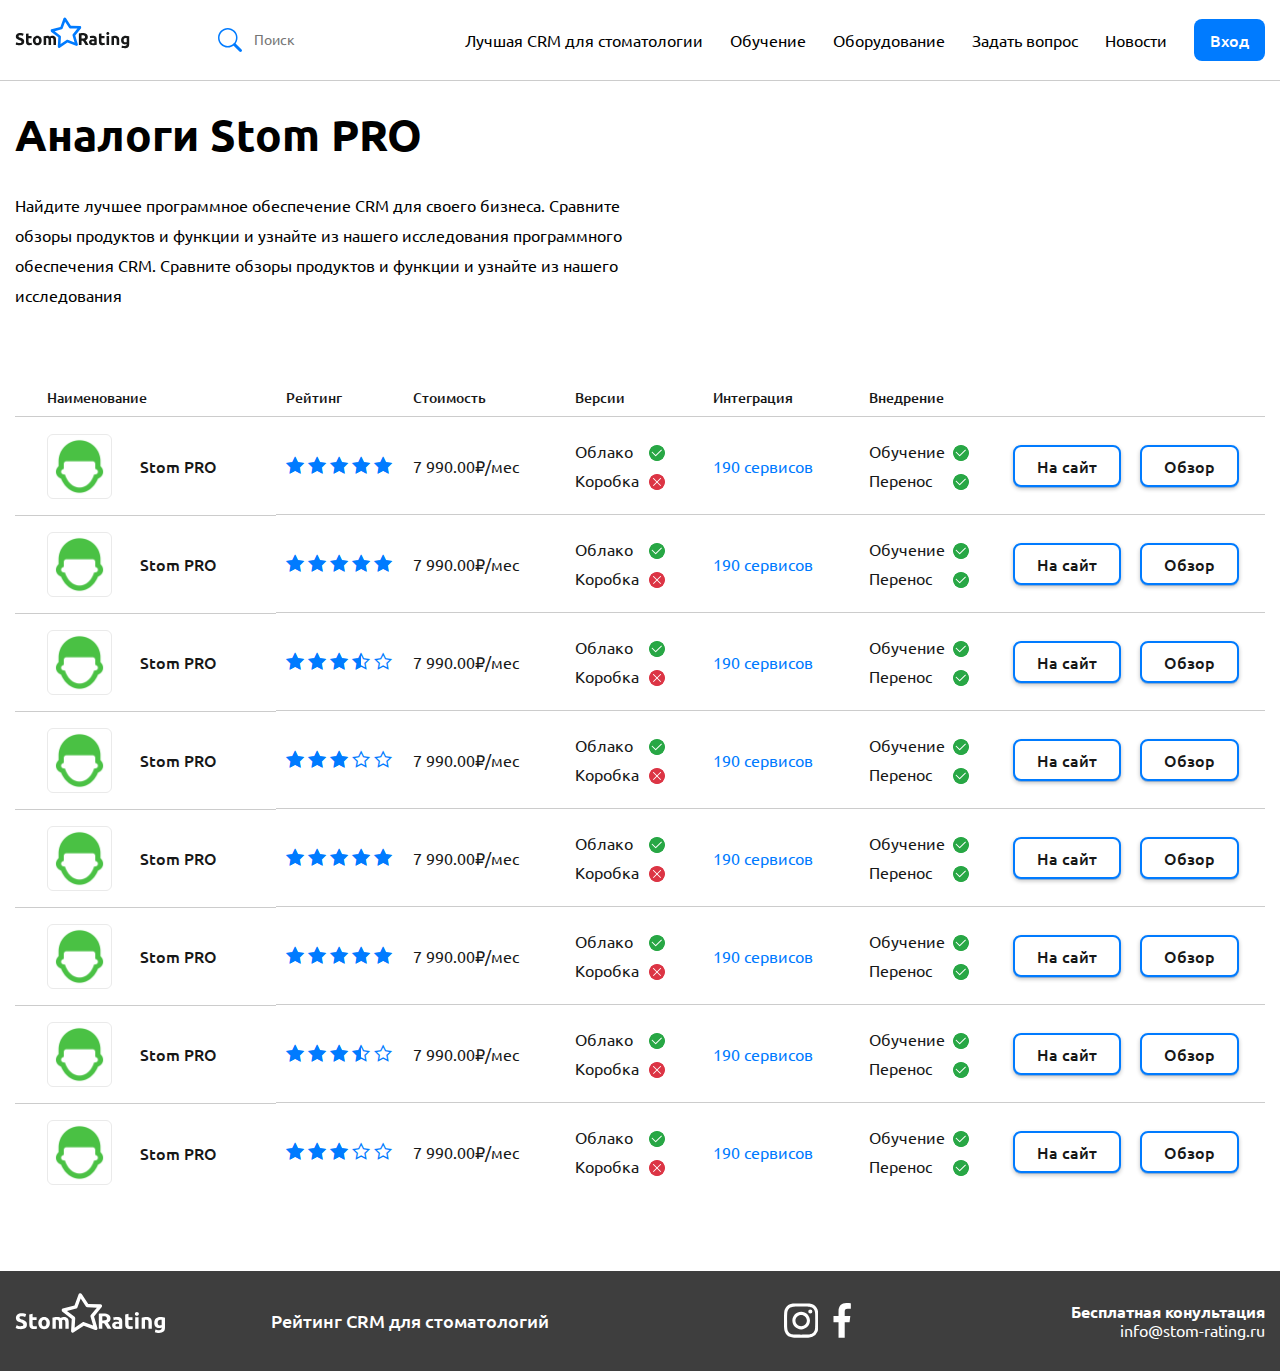
==== commit 1bbf4fee: "fix" ====
--- a/analogs.html
+++ b/analogs.html
@@ -558,6 +558,20 @@
 				</div>
 			</div>
 			<div class="footer__column footer__column_3">
+				<ul class="footer__social">
+					<li>
+						<a href="#" class="footer__social-link">
+							<img class="img-svg" src="img/icons/instagram.svg" alt="">
+						</a>
+					</li>
+					<li>
+						<a href="#" class="footer__social-link">
+							<img class="img-svg" src="img/icons/facebook.svg" alt="">
+						</a>
+					</li>
+				</ul>
+			</div>
+			<div class="footer__column footer__column_4">
 				<div class="footer__email">
 					<span>Бесплатная конультация</span>
 					<a href="mailto:info@stom-rating.ru">info@stom-rating.ru</a>
--- a/css/style.min.css
+++ b/css/style.min.css
@@ -1 +1 @@
-@font-face{font-family:Ubuntu;font-display:swap;src:url(../fonts/Ubuntu-Bold.woff) format("woff"),url(../fonts/Ubuntu-Bold.woff2) format("woff2");font-weight:700;font-style:normal}@font-face{font-family:Ubuntu-BoldItalic;font-display:swap;src:url(../fonts/Ubuntu-BoldItalic.woff) format("woff"),url(../fonts/Ubuntu-BoldItalic.woff2) format("woff2");font-weight:700;font-style:normal}@font-face{font-family:Ubuntu-Italic;font-display:swap;src:url(../fonts/Ubuntu-Italic.woff) format("woff"),url(../fonts/Ubuntu-Italic.woff2) format("woff2");font-weight:400;font-style:normal}@font-face{font-family:Ubuntu;font-display:swap;src:url(../fonts/Ubuntu-Light.woff) format("woff"),url(../fonts/Ubuntu-Light.woff2) format("woff2");font-weight:300;font-style:normal}@font-face{font-family:Ubuntu-LightItalic;font-display:swap;src:url(../fonts/Ubuntu-LightItalic.woff) format("woff"),url(../fonts/Ubuntu-LightItalic.woff2) format("woff2");font-weight:300;font-style:normal}@font-face{font-family:Ubuntu;font-display:swap;src:url(../fonts/Ubuntu-Medium.woff) format("woff"),url(../fonts/Ubuntu-Medium.woff2) format("woff2");font-weight:500;font-style:normal}@font-face{font-family:Ubuntu-MediumItalic;font-display:swap;src:url(../fonts/Ubuntu-MediumItalic.woff) format("woff"),url(../fonts/Ubuntu-MediumItalic.woff2) format("woff2");font-weight:500;font-style:normal}@font-face{font-family:Ubuntu;font-display:swap;src:url(../fonts/Ubuntu-Regular.woff) format("woff"),url(../fonts/Ubuntu-Regular.woff2) format("woff2");font-weight:400;font-style:normal}@font-face{font-family:icomoon;font-display:swap;src:url(../fonts/icomoon.woff) format("woff"),url(../fonts/icomoon.woff2) format("woff2");font-weight:400;font-style:normal}/*! normalize.css v8.0.1 | MIT License | github.com/necolas/normalize.css */html{line-height:1.15;-webkit-text-size-adjust:100%}body{margin:0}main{display:block}h1{font-size:2em;margin:.67em 0}hr{-webkit-box-sizing:content-box;box-sizing:content-box;height:0;overflow:visible}pre{font-family:monospace,monospace;font-size:1em}a{background-color:transparent}abbr[title]{border-bottom:none;text-decoration:underline;-webkit-text-decoration:underline dotted;text-decoration:underline dotted}b,strong{font-weight:bolder}code,kbd,samp{font-family:monospace,monospace;font-size:1em}small{font-size:80%}sub,sup{font-size:75%;line-height:0;position:relative;vertical-align:baseline}sub{bottom:-.25em}sup{top:-.5em}img{border-style:none}button,input,optgroup,select,textarea{font-family:inherit;font-size:100%;line-height:1.15;margin:0}button,input{overflow:visible}button,select{text-transform:none}[type=button],[type=reset],[type=submit],button{-webkit-appearance:button}[type=button]::-moz-focus-inner,[type=reset]::-moz-focus-inner,[type=submit]::-moz-focus-inner,button::-moz-focus-inner{border-style:none;padding:0}[type=button]:-moz-focusring,[type=reset]:-moz-focusring,[type=submit]:-moz-focusring,button:-moz-focusring{outline:1px dotted ButtonText}fieldset{padding:.35em .75em .625em}legend{-webkit-box-sizing:border-box;box-sizing:border-box;color:inherit;display:table;max-width:100%;padding:0;white-space:normal}progress{vertical-align:baseline}textarea{overflow:auto}[type=checkbox],[type=radio]{-webkit-box-sizing:border-box;box-sizing:border-box;padding:0}[type=number]::-webkit-inner-spin-button,[type=number]::-webkit-outer-spin-button{height:auto}[type=search]{-webkit-appearance:textfield;outline-offset:-2px}[type=search]::-webkit-search-decoration{-webkit-appearance:none}::-webkit-file-upload-button{-webkit-appearance:button;font:inherit}details{display:block}summary{display:list-item}template{display:none}[hidden]{display:none}@font-face{font-family:icomoon;src:url(../fonts/icomoon.eot?6o98gs);src:url(../fonts/icomoon.eot?6o98gs#iefix) format("embedded-opentype"),url(../fonts/icomoon.ttf?6o98gs) format("truetype"),url(../fonts/icomoon.woff?6o98gs) format("woff"),url(../fonts/icomoon.svg?6o98gs#icomoon) format("svg");font-weight:400;font-style:normal;font-display:block}[class*=" icon-"],[class^=icon-]{font-family:icomoon;speak:never;font-style:normal;font-weight:400;font-variant:normal;text-transform:none;line-height:1;-webkit-font-smoothing:antialiased;-moz-osx-font-smoothing:grayscale}.icon-arrow-down:before{content:"\e907"}.icon-arrow-up:before{content:"\e908"}.icon-keyboard_arrow_down:before{content:"\e902"}.icon-keyboard_arrow_right:before{content:"\e900"}.icon-arrow-thin-up:before{content:"\e903"}.icon-arrow-thin-down:before{content:"\e904"}.icon-arrow-right:before{content:"\e905"}.icon-arrow-left:before{content:"\e906"}.icon-chevron-thin-left:before{content:"\e90b"}.icon-chevron-thin-right:before{content:"\e90c"}.icon-star-empty:before{content:"\e9d7"}.icon-star-full:before{content:"\e9d9"}.icon-play3:before{content:"\ea1c"}.icon-pause2:before{content:"\ea1d"}*{padding:0;margin:0;border:0}*,:after,:before{-webkit-box-sizing:border-box;box-sizing:border-box}:active,:focus{outline:0}a:active,a:focus{outline:0}aside,footer,header,nav,section{display:block}body,html{height:100%;min-width:320px;margin:0 auto}body{line-height:1;font-family:Ubuntu,sans-serif;-ms-text-size-adjust:100%;-moz-text-size-adjust:100%;-webkit-text-size-adjust:100%;color:#171818;font-size:14px;opacity:0;-webkit-transition:opacity .8s ease;-o-transition:opacity .8s ease;transition:opacity .8s ease;-webkit-transition-delay:.5s;-o-transition-delay:.5s;transition-delay:.5s;padding-top:80px}body.lock{overflow:hidden}body.isload{opacity:1}button,input,textarea{font-family:Ubuntu,sans-serif}input::-ms-clear{display:none}button{cursor:pointer}button::-moz-focus-inner{padding:0;border:0}a,a:visited{text-decoration:none}a:hover{text-decoration:none}ul li{list-style:none}img{vertical-align:top}h1,h2,h3,h4,h5,h6{font-weight:inherit;font-size:inherit}.wrapper{width:100%;min-height:100%;overflow:hidden;display:-webkit-box;display:-ms-flexbox;display:flex;-webkit-box-orient:vertical;-webkit-box-direction:normal;-ms-flex-direction:column;flex-direction:column}.page{height:100%;-webkit-box-flex:1;-ms-flex:1 1 auto;flex:1 1 auto}.container{max-width:1330px;margin:0 auto;width:100%;padding:0 15px}.ibg{position:relative}.ibg img{position:absolute;width:100%;height:100%;top:0;left:0;-o-object-fit:cover;object-fit:cover}.logo{max-width:116px}.logo img{width:100%}.link{font-weight:400;font-size:16px;line-height:18px;color:#007bff;-webkit-transition:all .2s ease;-o-transition:all .2s ease;transition:all .2s ease}.link-arrow-right{font-weight:700;font-size:16px;line-height:18px;color:#007bff;-webkit-transition:all .2s ease;-o-transition:all .2s ease;transition:all .2s ease;position:relative;padding-right:30px}.link-arrow-right:before{position:absolute;content:url(../img/icons/Arrow-right.svg);top:60%;right:0;-webkit-transform:translateY(-50%);-ms-transform:translateY(-50%);transform:translateY(-50%);-webkit-transition:all .2s ease;-o-transition:all .2s ease;transition:all .2s ease}.link-2{font-weight:400;font-size:14px;line-height:16px;text-decoration:underline;color:#007bff;-webkit-transition:all .2s ease;-o-transition:all .2s ease;transition:all .2s ease}.title{font-weight:700;font-size:44px;line-height:51px}.title-2{font-weight:700;font-size:28px;line-height:30px}.btn-default{background:#007bff;display:inline-block;padding:12px 16px;border-radius:8px;color:#fff;font-size:16px;line-height:18.38px;font-weight:500;-webkit-transition:all .2s ease;-o-transition:all .2s ease;transition:all .2s ease}.btn-default-promo-code{background:#007bff;display:inline-block;padding:12px 16px 12px 57px;border-radius:8px;color:#fff;font-size:16px;line-height:18.38px;font-weight:500;-webkit-transition:all .2s ease;-o-transition:all .2s ease;transition:all .2s ease;position:relative}.btn-default-promo-code:before{position:absolute;content:'';top:50%;left:20px;-webkit-transform:translateY(-50%);-ms-transform:translateY(-50%);transform:translateY(-50%);width:24px;height:24px;background:url(../img/icons/box.svg) center no-repeat;background-size:contain}.btn-default-2{display:inline-block;background:#fff;font-weight:500;font-size:16px;line-height:18px;color:#171818;border:2px solid #007bff;-webkit-box-shadow:0 2px 4px rgba(0,0,0,.24),0 1px 0 rgba(85,162,248,.48);box-shadow:0 2px 4px rgba(0,0,0,.24),0 1px 0 rgba(85,162,248,.48);border-radius:8px;padding:10px 22px;cursor:pointer;-webkit-transition:all .2s ease;-o-transition:all .2s ease;transition:all .2s ease}.green-btn{display:inline-block;background:#28a745;border-radius:32px;padding:6px 12px;color:#fff;font-weight:700;font-size:12px;line-height:14px;-webkit-transition:all .2s ease;-o-transition:all .2s ease;transition:all .2s ease;position:relative;top:0}.views{position:relative;font-weight:400;font-size:14px;line-height:16px;padding-left:32px}.views:before{position:absolute;content:url(../img/icons/Eye.svg);top:-4px;left:0}.breadcrumbs{margin:25px 0;font-weight:400;font-size:16px;line-height:18px;color:#171818}.breadcrumbs>li{display:inline-block;-webkit-transition:all .2s ease;-o-transition:all .2s ease;transition:all .2s ease}.breadcrumbs>li.active>a{font-weight:400;font-size:16px;line-height:18px;color:#171818}.breadcrumbs>li>a{font-weight:400;font-size:16px;line-height:18px;color:rgba(23,24,24,.64);-webkit-transition:all .2s ease;-o-transition:all .2s ease;transition:all .2s ease}.breadcrumbs>li:not(:first-child):before{content:'/';margin-right:5px;color:rgba(23,24,24,.64)}.breadcrumbs>li:not(:first-child).active:before{color:#171818}.srm-list h1{margin-top:30px}.slick-slider{position:relative}.slick-slider .slick-list,.slick-slider .slick-track{-webkit-transform:translate3d(0,0,0);-ms-transform:translate3d(0,0,0);transform:translate3d(0,0,0)}.slick-slider .slick-list{position:relative;overflow:hidden;width:100%}.slick-slider .slick-track{position:relative;width:100%;display:-webkit-box;display:-ms-flexbox;display:flex}.slick-slider .slick-slide{position:relative}.burger-wrap{margin-left:10px;display:inline-block;border-radius:4px}.burger-wrap .burger{width:18px;height:18px;display:-webkit-box;display:-ms-flexbox;display:flex;-webkit-box-pack:center;-ms-flex-pack:center;justify-content:center;-webkit-box-align:center;-ms-flex-align:center;align-items:center;-webkit-box-orient:vertical;-webkit-box-direction:normal;-ms-flex-direction:column;flex-direction:column;position:relative;cursor:pointer}.burger-wrap .burger span{width:16px;height:2px;display:block;background:#000;position:absolute;-webkit-transition:all .2s;-o-transition:all .2s;transition:all .2s;border-radius:5px}.burger-wrap .burger span:nth-child(1){top:3px}.burger-wrap .burger span:nth-child(2){background:#000}.burger-wrap .burger span:nth-child(3){background:#000}.burger-wrap .burger span:nth-child(4){bottom:3px}.burger-wrap .second{-webkit-transform:rotate(45deg) scale(1)!important;-ms-transform:rotate(45deg) scale(1)!important;transform:rotate(45deg) scale(1)!important;background:#000}.burger-wrap .third{-webkit-transform:rotate(-45deg) scale(1)!important;-ms-transform:rotate(-45deg) scale(1)!important;transform:rotate(-45deg) scale(1)!important;background:#000}.burger-wrap .first{-webkit-transform:scale(0)!important;-ms-transform:scale(0)!important;transform:scale(0)!important}.burger-wrap .fourth{-webkit-transform:scale(0)!important;-ms-transform:scale(0)!important;transform:scale(0)!important}.btn{display:-webkit-inline-box;display:-ms-inline-flexbox;display:inline-flex;padding:0 0}.btn._fw{width:100%}.select{position:relative}.select__item{position:relative}.select__title{color:#000;background-color:#fff;cursor:pointer;border-radius:4px}.select__value{display:-webkit-box;display:-ms-flexbox;display:flex;color:#000;height:30px;padding:0 14px 0 39px;-webkit-box-align:center;-ms-flex-align:center;align-items:center;-webkit-box-pack:justify;-ms-flex-pack:justify;justify-content:space-between;-webkit-box-orient:horizontal;-webkit-box-direction:reverse;-ms-flex-direction:row-reverse;flex-direction:row-reverse}.select__value span{height:1em;overflow:hidden;display:-webkit-box;-webkit-line-clamp:1;-webkit-box-orient:vertical}.select__value:before{content:"";display:inline-block;-webkit-transition:all .3s ease 0s;-o-transition:all .3s ease 0s;transition:all .3s ease 0s;width:8px;height:7px;background:url(../img/icons/select-arrow.svg) center/100% no-repeat}.select__input{width:100%;background-color:transparent;height:100%}.select__options{color:#000;display:none;position:absolute;top:29px;border-radius:0 0 4px 4px;min-width:100%;left:0;background-color:#fff;border-top:0;border:1px solid #d9d9d9;border-top:0;font-size:14px;padding:10px 0 5px 0}.select__option{cursor:pointer;padding:5px 15px;margin:0}.select._active{z-index:5}.select._active .select__value:before{-webkit-transform:rotate(-180deg);-ms-transform:rotate(-180deg);transform:rotate(-180deg)}.select._active .select__options{display:block}input[type=email],input[type=tel],input[type=text],textarea{-webkit-appearance:none;-moz-appearance:none;appearance:none}.input{border-radius:0;width:100%;display:block;padding:0 20px}textarea.input{resize:none;padding:0 0}.checkbox{position:relative}.checkbox__input{position:absolute;width:0;height:0;opacity:0;visibility:hidden}.checkbox__input:checked+.checkbox__text:before{background:#fff url(../img/icons/check.svg) center no-repeat}.checkbox__text{display:-webkit-inline-box;display:-ms-inline-flexbox;display:inline-flex;-webkit-box-align:center;-ms-flex-align:center;align-items:center;position:relative;font-size:16px;color:#fff;letter-spacing:-.3px;line-height:calc(20 / 16);cursor:pointer}.checkbox__text:before{content:"";-ms-flex-item-align:start;align-self:flex-start;margin:0 14px 0 0;-webkit-box-flex:0;-ms-flex:0 0 20px;flex:0 0 20px;left:0;top:0;width:20px;height:18px;background:#fff;border:1px solid #a7a9ac}.checkbox a{color:#fff;text-decoration:underline}.checkbox._error .checkbox__text:before{border:1px solid #ee1212}.options{display:-webkit-box;display:-ms-flexbox;display:flex;-webkit-box-orient:vertical;-webkit-box-direction:normal;-ms-flex-direction:column;flex-direction:column;-webkit-box-align:start;-ms-flex-align:start;align-items:flex-start}.options__item{position:relative;cursor:pointer}.options__input{position:absolute;width:0;height:0;opacity:0;left:0;top:0;visibility:hidden}.options__input:checked+.options__text:after{-webkit-transform:scale(1);-ms-transform:scale(1);transform:scale(1)}.options__text{display:-webkit-inline-box;display:-ms-inline-flexbox;display:inline-flex;-webkit-box-align:center;-ms-flex-align:center;align-items:center;position:relative;font-size:16px;color:#fff;letter-spacing:-.3px;line-height:calc(20 / 16)}.options__text:before{content:"";-ms-flex-item-align:start;align-self:flex-start;margin:0 14px 0 0;-webkit-box-flex:0;-ms-flex:0 0 20px;flex:0 0 20px;left:0;top:0;border-radius:50%;width:20px;height:18px;background:#fff;border:1px solid #a7a9ac}.options__text:after{content:"";-webkit-transition:all .3s ease 0s;-o-transition:all .3s ease 0s;transition:all .3s ease 0s;-webkit-transform:scale(0);-ms-transform:scale(0);transform:scale(0);width:10px;height:10px;border-radius:50%;background-color:#77243a;position:absolute;left:5px;top:4px}.option{position:relative;cursor:pointer;padding-left:25px;line-height:16px;margin-bottom:10px;font-size:15px;font-weight:300}.option:last-child{margin-bottom:0}.option input{display:none}.option:before{position:absolute;left:0;top:0;width:16px;height:16px;content:'';border:1px solid #7f7f7f;border-radius:4px;z-index:2}.option.active:before{background:url(../img/icons/chek.svg) center 1px no-repeat}.option.active:after{background:#007bff;border:1px solid #007bff}.option:after{position:absolute;left:0;top:0;width:16px;height:16px;content:'';border:1px solid #7f7f7f;border-radius:4px;z-index:1}.rating-block{display:table;font-size:0;width:138px;height:30px}.rating{display:inline-block;position:relative;vertical-align:middle;width:100%;height:25px}.rating.edit .star{cursor:pointer}.rating .star{width:27px;height:25px;display:inline-block;position:relative;z-index:3}.rating__line{position:absolute;width:auto;height:24px;top:0;left:0;z-index:1;background-size:136px 100%;display:-webkit-box;display:-ms-flexbox;display:flex;font-size:24px;color:#007bff}.rating__line>span{margin-right:4px}.rating__activeline{position:absolute;width:0;height:24px;top:0;left:0;z-index:2;background-size:136px 100%;display:-webkit-box;display:-ms-flexbox;display:flex;font-size:24px;overflow:hidden;color:#007bff}.rating__activeline>span{margin-right:4px}.rating__value{display:inline-block;color:#1b3139;font-size:14px;line-height:13px;vertical-align:middle;margin:8px 0}.quantity{width:88px;height:40px;display:-webkit-box;display:-ms-flexbox;display:flex;border:1px solid rgba(166,166,166,.45)}.quantity__button{-webkit-box-flex:0;-ms-flex:0 0 30px;flex:0 0 30px;position:relative;cursor:pointer}.quantity__button::after,.quantity__button::before{content:"";position:absolute;top:50%;left:50%;-webkit-transition:all .3s ease 0s;-o-transition:all .3s ease 0s;transition:all .3s ease 0s;margin:0 0 0 -4.5px;background-color:#a6a6a6;width:9px;height:1px}.quantity__button_plus::before{-webkit-transform:rotate(-90deg);-ms-transform:rotate(-90deg);transform:rotate(-90deg)}.quantity__input{-webkit-box-flex:1;-ms-flex:1 1 auto;flex:1 1 auto}.quantity__input input{height:100%;color:#a6a6a6;font-size:12px;width:100%;text-align:center}table th{font-weight:700}table td,table th{padding:9px 15px 9px 0;text-align:left}.header{position:fixed;top:0;left:0;width:100%;border-bottom:1px solid #ccc;-webkit-transition:all .8s ease;-o-transition:all .8s ease;transition:all .8s ease;background:#fff;z-index:100}.header.open{border-bottom:1px solid transparent}.header__body{min-height:80px;padding:10px 0;display:-webkit-box;display:-ms-flexbox;display:flex;-webkit-box-align:center;-ms-flex-align:center;align-items:center}.header__column_1{-webkit-box-flex:0;-ms-flex:0 1 auto;flex:0 1 auto;margin-right:15px}.header__column_2{-webkit-box-flex:1;-ms-flex:1 1 auto;flex:1 1 auto;display:-webkit-box;display:-ms-flexbox;display:flex;-webkit-box-pack:center;-ms-flex-pack:center;justify-content:center;margin-right:15px}.header__column_3{-webkit-box-flex:0;-ms-flex:0 0 auto;flex:0 0 auto}.header__logo{margin-bottom:15px}.header__nav>ul{text-align:right}.header__nav>ul>li{display:inline-block}.header__nav>ul>li:not(:last-child){margin-right:24px}.header__nav>ul>li>a{display:inline-block;color:#000;font-size:16px;line-height:18.38px;-webkit-transition:all .2s ease;-o-transition:all .2s ease;transition:all .2s ease}.header__nav>ul>li>a.btn-default{color:#fff}.search{margin-right:74px}.search__item{display:-webkit-box;display:-ms-flexbox;display:flex;-webkit-transition:all .2s ease;-o-transition:all .2s ease;transition:all .2s ease}.search__item._focus .input{width:150px;border-bottom:1px solid #ccc;opacity:1;color:#171818;letter-spacing:.7px;margin-left:12px}.search__item._focus button{opacity:1;min-width:30px;width:30px}.search__item._focus .search__icon{opacity:0;width:0;-webkit-box-flex:0;-ms-flex:0 0 0px;flex:0 0 0px}.search__icon{-webkit-box-flex:0;-ms-flex:0 0 24px;flex:0 0 24px;cursor:pointer;display:-webkit-box;display:-ms-flexbox;display:flex;-webkit-box-align:center;-ms-flex-align:center;align-items:center}.search__icon img{width:100%}.search .input{padding-left:0;padding-right:0;margin-left:12px;border-bottom:1px solid transparent;-webkit-transition:all .2s ease;-o-transition:all .2s ease;transition:all .2s ease;min-width:50px;width:50px}.search button{min-width:0;width:0;background:0 0;height:30px;display:-webkit-box;display:-ms-flexbox;display:flex;-webkit-box-pack:center;-ms-flex-pack:center;justify-content:center;-webkit-box-align:center;-ms-flex-align:center;align-items:center;-webkit-transition:all .2s ease;-o-transition:all .2s ease;transition:all .2s ease;opacity:0}.search button>span{width:60%;height:80%}.search button>span>img{width:100%}.main-banner{min-height:370px;position:relative;display:-webkit-box;display:-ms-flexbox;display:flex;-webkit-box-orient:vertical;-webkit-box-direction:normal;-ms-flex-direction:column;flex-direction:column}.main-banner__bg{position:absolute;top:0;left:0;width:100%;height:100%;z-index:-1}.main-banner__body{padding:79px 15px;color:#fff;-webkit-box-flex:1;-ms-flex:1 1 auto;flex:1 1 auto;display:-webkit-box;display:-ms-flexbox;display:flex;-webkit-box-align:center;-ms-flex-align:center;align-items:center}.main-banner__title{font-size:36px;font-weight:700;line-height:41px}.main-banner__text{font-weight:400;font-size:16px;line-height:18px;max-width:443px;margin-bottom:40px}.main-banner__text>p{margin:15px 0}.main-banner__btn-filter{position:relative;height:42px}.main-banner__btn-filter .filter{position:absolute;top:0;left:0}.filter{border:2px solid #007bff;width:255px;background:#fff;border-radius:8px;-webkit-box-shadow:0 2px 4px rgba(0,0,0,.24),0 1px 0 rgba(85,162,248,.48);box-shadow:0 2px 4px rgba(0,0,0,.24),0 1px 0 rgba(85,162,248,.48);-webkit-transition:all .4s ease;-o-transition:all .4s ease;transition:all .4s ease;z-index:10}.filter._active{width:302px;border:2px solid #fff}.filter._active .title-2{font-size:16px;opacity:1;position:relative;top:11px}.filter._active .title-1{font-size:0;opacity:0;-webkit-transition:all .2s ease;-o-transition:all .2s ease;transition:all .2s ease}.filter .title-2{font-size:0;opacity:0;-webkit-transition:all .2s ease;-o-transition:all .2s ease;transition:all .2s ease}.filter .title-1{font-size:16px;opacity:1;-webkit-transition:all .2s ease;-o-transition:all .2s ease;transition:all .2s ease}.filter__title{min-height:42px;color:#171818;width:100%;font-weight:500;font-size:16px;line-height:18px;display:-webkit-box;display:-ms-flexbox;display:flex;-webkit-box-align:center;-ms-flex-align:center;align-items:center;padding:10px 22px;cursor:pointer}.filter__title.btn-default-2{border:none;-webkit-box-shadow:none;box-shadow:none}.filter__toggle-collapse{color:#171818;display:none;padding:10px 21px 20px}.filter__toggle-collapse label{font-weight:500;font-size:14px;line-height:16px;color:#171818;opacity:.54;margin-bottom:11px;display:block}.filter__options{margin:14px 0 26px}.filter__options .option{font-weight:400;font-size:12px;line-height:14px;color:#171818;padding-left:28px}.filter__submit-wrap{margin-top:36px;margin-bottom:16px}.filter__submit-wrap .btn-default-2{width:100%}.filter__clear{text-align:center}.table-block{margin:70px 0}.table-block__btn-load-more{height:97px;display:-webkit-box;display:-ms-flexbox;display:flex;-webkit-box-align:center;-ms-flex-align:center;align-items:center;-webkit-box-pack:center;-ms-flex-pack:center;justify-content:center;position:relative;margin-top:10px;margin-bottom:10px}.table-block__btn-load-more:after,.table-block__btn-load-more:before{position:absolute;content:'';width:100%;height:1px;background-image:-webkit-gradient(linear,left top,right top,from(#ccc),color-stop(75%,#ccc),color-stop(75%,transparent),to(transparent));background-image:-o-linear-gradient(left,#ccc,#ccc 75%,transparent 75%,transparent 100%);background-image:linear-gradient(90deg,#ccc,#ccc 75%,transparent 75%,transparent 100%);background-size:20px 1px;border:none}.table-block__btn-load-more:before{top:0;left:0}.table-block__btn-load-more:after{left:0;bottom:0}.table-block__btn-load-more>span{position:absolute;top:0;left:0;height:100%;width:100%;z-index:-1}.table-block__btn-load-more>span:after,.table-block__btn-load-more>span:before{position:absolute;content:'';width:81px;height:1px;background-image:-webkit-gradient(linear,left top,right top,from(#ccc),color-stop(75%,#ccc),color-stop(75%,transparent),to(transparent));background-image:-o-linear-gradient(left,#ccc,#ccc 75%,transparent 75%,transparent 100%);background-image:linear-gradient(90deg,#ccc,#ccc 75%,transparent 75%,transparent 100%);background-size:20px 1px;border:none;-webkit-transform:rotate(90deg);-ms-transform:rotate(90deg);transform:rotate(90deg)}.table-block__btn-load-more>span:before{top:49px;left:-43px}.table-block__btn-load-more>span:after{right:-43px;top:49px}.table-block table{width:100%;border-collapse:collapse;word-break:break-word;font-weight:400;font-size:16px;line-height:18px;white-space:normal}.table-block table tr:not(:first-child){height:98px}.table-block th{font-weight:500;font-size:14px;line-height:16px;padding:10px 15px 10px 0}.table-block th:first-child{padding-left:32px}.table-block th:nth-child(2){padding-left:10px}.table-block th:nth-child(3){padding-left:10px}.table-block td:first-child{padding-left:32px;border-right:1px solid #ccc;height:98px;white-space:normal;width:100%}.table-block tr:not(:last-child)>th{border-bottom:1px solid #ccc}.table-block tr:not(:last-child) td,.table-block tr:not(:last-child)>.td{border-bottom:1px solid #ccc}.table-block .table-rating{width:127px;min-width:127px;padding-right:10px;padding-left:10px}.table-block .table-rating .rating-block{display:block;width:107px;height:20px}.table-block .table-rating .rating{height:20px}.table-block .table-rating .rating__line{font-size:18px;height:20px}.table-block .table-rating .rating__activeline{font-size:18px;height:20px}.table-block .td_1{display:-webkit-box;display:-ms-flexbox;display:flex;-webkit-box-orient:vertical;-webkit-box-direction:normal;-ms-flex-direction:column;flex-direction:column;-webkit-box-pack:center;-ms-flex-pack:center;justify-content:center;-webkit-box-flex:1;-ms-flex:1 1 auto;flex:1 1 auto}.table-block .td_1>a{font-weight:500;font-size:16px;line-height:18px;display:-webkit-box;display:-ms-flexbox;display:flex;-webkit-box-align:center;-ms-flex-align:center;align-items:center;color:#171818;-webkit-transition:all .2s ease;-o-transition:all .2s ease;transition:all .2s ease}.table-block .td_1>a>span{-webkit-box-flex:0;-ms-flex:0 0 auto;flex:0 0 auto;display:inline-block;width:65px;height:65px;background:#fff;border:1px solid #eaeaea;border-radius:6px;margin-right:28px}.table-block .td_2{width:172px;min-width:172px;padding-left:10px}.table-block .td_3{width:11%}.table-block .td_3>span{display:block;position:relative;line-height:29px;width:90px;padding-right:20px}.table-block .td_3>span:after{position:absolute;right:0;top:39%;-webkit-transform:translateY(-50%);-ms-transform:translateY(-50%);transform:translateY(-50%);height:16px}.table-block .td_3>span.yes:after{content:url(../img/icons/yes.svg)}.table-block .td_3>span.no:after{content:url(../img/icons/no.svg)}.table-block .td_4{min-width:130px;white-space:normal}.table-block .td_5{width:11.5%;-webkit-box-flex:0;-ms-flex:0 0 11.5%;flex:0 0 11.5%}.table-block .td_5>span{display:block;position:relative;line-height:29px;width:100px;padding-right:20px}.table-block .td_5>span:after{position:absolute;right:0;top:39%;-webkit-transform:translateY(-50%);-ms-transform:translateY(-50%);transform:translateY(-50%);height:16px}.table-block .td_5>span.yes:after{content:url(../img/icons/yes.svg)}.table-block .td_5>span.no:after{content:url(../img/icons/no.svg)}.table-block .td_6{width:252px;min-width:252px}.table-block .td_6>a:first-child{margin-right:15px}.good-to-know{margin:159px 0 100px}.good-to-know__title{margin-bottom:83px}.good-to-know__body{display:-webkit-box;display:-ms-flexbox;display:flex;-ms-flex-wrap:wrap;flex-wrap:wrap;-webkit-box-pack:justify;-ms-flex-pack:justify;justify-content:space-between;margin:0 -15px}.good-to-know__item{width:49.8%;padding:0 15px;margin-bottom:100px}.item-good-to-know{display:-webkit-box;display:-ms-flexbox;display:flex}.item-good-to-know__column_1{-webkit-box-flex:0;-ms-flex:0 0 47.55%;flex:0 0 47.55%}.item-good-to-know__column_2{-webkit-box-flex:1;-ms-flex:1 1 auto;flex:1 1 auto}.item-good-to-know__img{overflow:hidden;border-radius:8px;height:100%;width:100%;min-height:302px}.item-good-to-know__text-wrap{padding:25px 0 25px 32px;display:-webkit-box;display:-ms-flexbox;display:flex;-webkit-box-orient:vertical;-webkit-box-direction:normal;-ms-flex-direction:column;flex-direction:column;height:100%}.item-good-to-know__views{margin-bottom:17px}.item-good-to-know__text{font-weight:700;font-size:24px;line-height:28px;-webkit-box-flex:1;-ms-flex:1 1 auto;flex:1 1 auto;margin-bottom:19px}.reviews-block{margin:26px 0}.reviews-block_2{margin:166px 0 166px}.reviews-block__title{margin-bottom:15px}.reviews-block__all-reviews-link{margin-bottom:30px}.reviews-block__list{margin:85px 0;position:relative}.reviews-block__list li{margin-bottom:50px}.reviews-block__list li .item-slider-reviews{padding:0}.reviews-block__list li .item-slider-reviews__text{max-width:600px}.slider-reviews{margin:85px -15px;position:relative}.slider-reviews .slick-arrow{position:absolute;top:50%;-webkit-transform:translateY(-50%);-ms-transform:translateY(-50%);transform:translateY(-50%);width:44px;height:44px;border-radius:8px;background:#007bff;z-index:5;cursor:pointer;-webkit-transition:all .2s ease;-o-transition:all .2s ease;transition:all .2s ease}.slider-reviews .slick-arrow>span{position:absolute;top:50%;left:50%;-webkit-transform:translate(-50%,-50%);-ms-transform:translate(-50%,-50%);transform:translate(-50%,-50%)}.slider-reviews .slick-arrow.slick-disabled{opacity:.64}.slider-reviews .slick-prev{left:-69px}.slider-reviews .slick-next{right:-69px}.slider-reviews__item{display:-webkit-box;display:-ms-flexbox;display:flex;-webkit-box-orient:vertical;-webkit-box-direction:normal;-ms-flex-direction:column;flex-direction:column}.slider-reviews-2{margin:70px -15px;position:relative}.slider-reviews-2._two-items{width:auto}.slider-reviews-2 .slick-arrow{position:absolute;top:50%;-webkit-transform:translateY(-50%);-ms-transform:translateY(-50%);transform:translateY(-50%);width:44px;height:44px;border-radius:8px;background:#007bff;z-index:5;cursor:pointer;-webkit-transition:all .2s ease;-o-transition:all .2s ease;transition:all .2s ease}.slider-reviews-2 .slick-arrow>span{position:absolute;top:50%;left:50%;-webkit-transform:translate(-50%,-50%);-ms-transform:translate(-50%,-50%);transform:translate(-50%,-50%)}.slider-reviews-2 .slick-arrow.slick-disabled{opacity:.64}.slider-reviews-2 .slick-prev{left:-69px}.slider-reviews-2 .slick-next{right:-69px}.slider-reviews-2__item{display:-webkit-box;display:-ms-flexbox;display:flex;-webkit-box-orient:vertical;-webkit-box-direction:normal;-ms-flex-direction:column;flex-direction:column}.slider-reviews-2 .item-slider-reviews__name>span{margin-left:22px}.slider-reviews-2 .rating-block{height:30px;width:80px}.slider-reviews-2 .rating-block .rating{width:100%}.slider-reviews-2 .item-slider-reviews__name{margin-top:15px}.slider-reviews-2 .item-slider-reviews__title{font-weight:700;font-size:29px;line-height:33px;margin-bottom:33px}.slider-reviews-2 .item-slider-reviews__photo{margin-bottom:25px}.slider-reviews-2 .item-slider-reviews__text{text-align:left}.item-slider-reviews{padding:0 15px}.item-slider-reviews__title{font-weight:700;font-size:29px;line-height:33px;margin-bottom:33px}.item-slider-reviews__top{display:-webkit-box;display:-ms-flexbox;display:flex}.item-slider-reviews__column_1{-webkit-box-flex:0;-ms-flex:0 0 auto;flex:0 0 auto;margin-right:25px}.item-slider-reviews__column_2{-webkit-box-flex:1;-ms-flex:1 1 auto;flex:1 1 auto}.item-slider-reviews__photo{width:78px;height:78px;border-radius:8px;overflow:hidden;margin-bottom:24px}.item-slider-reviews__name{font-weight:400;font-size:14px;line-height:16px;margin-bottom:8px}.item-slider-reviews__title{-webkit-box-flex:1;-ms-flex:1 1 auto;flex:1 1 auto;font-weight:700;font-size:18px;line-height:21px;margin-bottom:16px}.item-slider-reviews__text{font-weight:400;font-size:14px;line-height:16px}.news-block{margin:200px 0 200px}.news-block__title{text-align:center;margin-bottom:81px}.news-block__cards{display:-webkit-box;display:-ms-flexbox;display:flex;-ms-flex-wrap:wrap;flex-wrap:wrap;margin:0 -15px}.news-block__card{width:33.3333%;padding:0 15px}.card-news{min-height:418px;display:-webkit-box;display:-ms-flexbox;display:flex;-webkit-box-orient:vertical;-webkit-box-direction:normal;-ms-flex-direction:column;flex-direction:column}.card-news__inner{-webkit-box-flex:1;-ms-flex:1 1 auto;flex:1 1 auto;background:#fff;border:1px solid #eaeaea;border-radius:8px;padding:24px 24px;display:-webkit-box;display:-ms-flexbox;display:flex;-webkit-box-orient:vertical;-webkit-box-direction:normal;-ms-flex-direction:column;flex-direction:column}.card-news__img{width:100%;min-height:150px;margin-bottom:25px;border-radius:8px;overflow:hidden}.card-news__text-wrap{display:-webkit-box;display:-ms-flexbox;display:flex;-webkit-box-orient:vertical;-webkit-box-direction:normal;-ms-flex-direction:column;flex-direction:column;height:100%;-webkit-box-flex:1;-ms-flex:1 1 auto;flex:1 1 auto}.card-news__views{margin-bottom:29px}.card-news__text{-webkit-box-flex:1;-ms-flex:1 1 auto;flex:1 1 auto;font-weight:700;font-size:24px;line-height:28px;flex:1 1 auto;margin-bottom:19px}.instruction-block{margin:52px 0 118px}.instruction-block__title{text-align:center;margin-bottom:75px}.instruction>li{min-height:85px;border-radius:8px;border:1px solid #ccc;margin-bottom:16px}.instruction__title{padding:10px 80px 10px 32px;position:relative;min-height:85px;display:-webkit-box;display:-ms-flexbox;display:flex;-webkit-box-align:center;-ms-flex-align:center;align-items:center;cursor:pointer;font-weight:700;font-size:18px;line-height:21px;color:#000}.instruction__title:before{position:absolute;content:url(../img/icons/Arrow-bar-down.svg);top:50%;right:32px;-webkit-transform:translateY(-50%);-ms-transform:translateY(-50%);transform:translateY(-50%);height:32px;width:32px}.instruction__collapse{display:none;padding:5px 32px 32px;font-weight:400;font-size:16px;line-height:18px}.instruction__collapse>div>p{margin:15px 0}.instruction__collapse h4{margin:0 0 15px;font-weight:700;font-size:18px;line-height:20px}.product-head{margin:25px 0}.product-head__body{display:-webkit-box;display:-ms-flexbox;display:flex}.product-head__column_1{-webkit-box-flex:0;-ms-flex:0 0 auto;flex:0 0 auto;margin-right:30px}.product-head__column_2{width:50%}.product-head__column_3{width:50%;display:-webkit-box;display:-ms-flexbox;display:flex;-webkit-box-orient:vertical;-webkit-box-direction:normal;-ms-flex-direction:column;flex-direction:column;padding-left:15px}.product-head__img{width:192px;height:192px;overflow:hidden;border-radius:8px}.product-head__title{font-weight:700;font-size:24px;line-height:28px;margin:15px 0 15px}.product-head__date{font-weight:700;font-size:14px;line-height:16px;color:rgba(23,24,24,.54);margin:10px 0 16px}.product-head__cost{font-weight:700;font-size:14px;line-height:16px;white-space:nowrap}.product-head__cost>span{font-weight:700;font-size:21px;line-height:24px}.product-head__btn-wrap{margin:18px 0}.product-head__btn-link{display:inline-block}.product-head__btn-link:not(:last-child){margin-right:13px;margin-bottom:16px}.product-head .rating{width:100%}.product-head .rating__value{font-weight:400;font-size:14px;line-height:16px;margin:8px 0}.product-head .rating .star{height:25px;width:24px}.warning-block{-webkit-box-shadow:3px 5px 10px 0 rgba(0,0,0,.2);box-shadow:3px 5px 10px 0 rgba(0,0,0,.2);background:#fff;border-radius:6px;display:-webkit-box;display:-ms-flexbox;display:flex;padding:24px 24px 24px 22px;width:100%;max-width:524px}.warning-block_column_1{-webkit-box-flex:0;-ms-flex:0 0 auto;flex:0 0 auto}.warning-block_column_2{-webkit-box-flex:1;-ms-flex:1 1 auto;flex:1 1 auto;padding-left:23px}.warning-block__icon{width:48px;margin-top:5px}.warning-block__icon img{width:100%}.warning-block__title{font-weight:700;font-size:15px;line-height:24px;color:#171818;margin-bottom:6px}.warning-block p{font-style:normal;font-weight:400;font-size:14px;line-height:24px;color:#171818}.warning-block__bottom>p{font-size:12px;line-height:27px;color:#171818}.warning-block__list{display:-webkit-box;display:-ms-flexbox;display:flex;-webkit-box-align:center;-ms-flex-align:center;align-items:center;margin-top:16px}.warning-block__list>li{display:-webkit-box;display:-ms-flexbox;display:flex;-webkit-box-align:center;-ms-flex-align:center;align-items:center;width:33.3333%;padding-right:15px}.warning-block__list-icon{-webkit-box-flex:0;-ms-flex:0 0 auto;flex:0 0 auto;margin-right:13px;height:32px;width:32px;overflow:hidden;border-radius:4px}.warning-block__list-title{font-size:12px;line-height:14px;color:#171818}.local-navigation{margin:50px 0}.local-navigation__list>li{display:-webkit-box;display:-ms-flexbox;display:flex;border-bottom:1px solid #ccc;overflow-x:auto}.local-navigation__list>li>a{display:inline-block;font-weight:400;font-size:20px;line-height:30px;color:#171818;opacity:.54;position:relative;-webkit-transition:all .2s ease;-o-transition:all .2s ease;transition:all .2s ease;padding-bottom:12px;padding-top:10px}.local-navigation__list>li>a:not(:last-child){margin-right:32px}.local-navigation__list>li>a:before{position:absolute;content:'';width:0%;bottom:0;height:3px;background-color:#007bff;left:50%;-webkit-transform:translateX(-50%);-ms-transform:translateX(-50%);transform:translateX(-50%);-webkit-transition:all .2s ease;-o-transition:all .2s ease;transition:all .2s ease}.local-navigation__list>li>a.active{color:#171818;opacity:1}.local-navigation__list>li>a.active:before{width:100%}.overview{margin:79px 0 79px;font-weight:400;font-size:16px;line-height:30px}.overview p{margin:20px 0;max-width:525px}.overview .list-block{margin-top:60px}.overview__body{display:-webkit-box;display:-ms-flexbox;display:flex}.overview__column_1{-webkit-box-flex:0;-ms-flex:0 1 51.15385%;flex:0 1 51.15385%;padding-right:30px}.overview__column_2{-webkit-box-flex:0;-ms-flex:0 1 48.84615%;flex:0 1 48.84615%}.overview__title{margin-bottom:24px}.overview__video-wrap{width:100%;height:0;padding-bottom:56%;border-radius:10px;overflow:hidden;position:relative}.overview__video-wrap>iframe{position:absolute;top:0;left:0;width:100%;height:100%}.list-block{margin:35px 0}.list-block__title{font-weight:700;font-size:18px;line-height:30px;margin-bottom:16px}.list-block>ul{font-weight:400;font-size:16px;line-height:30px;color:rgba(0,0,0,.54)}.list-block>ul>li:not(:last-child){margin-bottom:4px}.cost{margin:163px 0 100px}.cost__title{margin-bottom:26px}.cost__table-wrap{overflow-x:auto}.cost__table{max-width:1078px;width:100%;min-width:848px;border-radius:8px;border-spacing:0;word-break:break-word}.cost__table th{font-weight:400;font-size:14px;line-height:20px;text-align:center;color:#171818;opacity:.54}.cost__table td{font-weight:400;font-size:20px;line-height:20px;text-align:center;border:1px solid #ccc;padding:10px 10px}.cost__table td:first-child{text-align:left;padding-left:24px;border-right:none;width:100%}.cost__table td:nth-child(2){border-right:none;border-left:none;min-width:150px}.cost__table td:nth-child(3){border-right:none;min-width:251px}.cost__table td:last-child{min-width:192px}.cost__table td>span{display:block;font-weight:400;font-size:12px;line-height:20px;color:rgba(23,24,24,.54)}.cost__table tr{height:77px}.cost__table tr:first-child{height:50px}.cost__table tr:not(:last-child)>td{border-bottom:none}.cost__table tr:nth-child(2)>td:first-child{border-top-left-radius:8px}.cost__table tr:nth-child(2)>td:last-child{border-top-right-radius:8px}.cost__table tr:last-child>td:first-child{border-bottom-left-radius:8px}.cost__table tr:last-child>td:last-child{border-bottom-right-radius:8px}.cost__text-wrap{margin:46px 0;font-weight:400;font-size:16px;line-height:30px}.cost__text-wrap p{margin:16px 0;max-width:525px}.cost__text-title{margin-bottom:16px;font-weight:700;font-size:18px;line-height:30px}.functional{margin:199px 0 100px}.functional__title{margin-bottom:41px}.functional__list{display:-webkit-box;display:-ms-flexbox;display:flex;-ms-flex-wrap:wrap;flex-wrap:wrap;margin:0 -15px}.functional__list>li{width:33.3333%;padding:0 15px}.functional__list>li>.wrap{margin-bottom:24px}.functional__list-title{position:relative;padding-left:25px;cursor:pointer}.functional__list-title>h4{display:inline-block;font-weight:700;font-size:18px;line-height:30px;padding-right:25px;position:relative}.functional__list-title>span{position:absolute;top:7px;left:0;width:16px;height:16px}.functional__list-title>span>img{width:100%}.functional__list-title._spoller h4:after{position:absolute;content:'';top:7px;right:0;width:16px;height:16px;background:url(../img/functional-icons/spoller-arrow.svg) center no-repeat;background-size:contain;-webkit-transition:all .2s ease;-o-transition:all .2s ease;transition:all .2s ease;-webkit-transform:rotate(180deg);-ms-transform:rotate(180deg);transform:rotate(180deg)}.functional__list-title._spoller._active h4:after{-webkit-transform:rotate(0);-ms-transform:rotate(0);transform:rotate(0)}.functional__list-title._spoller+.functional__collapse{display:none}.functional__collapse>ul{margin:14px 0}.functional__collapse>ul>li{position:relative;font-weight:400;font-size:16px;line-height:30px;color:#000;padding-left:25px;margin-bottom:4px}.functional__collapse>ul>li:before{position:absolute;left:0;top:2px;height:16px}.functional__collapse>ul>li.yes:before{content:url(../img/icons/yes.svg)}.functional__collapse>ul>li.no:before{content:url(../img/icons/no.svg)}.analogs{margin:190px 0 150px}.analogs__title{margin-bottom:80px}.slider-analogs{margin:50px -15px}.slider-analogs__item{padding:0 15px}.slider-analogs .slick-slide>div{height:100%}.slider-analogs .slick-dots{display:-webkit-box;display:-ms-flexbox;display:flex;-webkit-box-pack:center;-ms-flex-pack:center;justify-content:center;margin:30px 0}.slider-analogs .slick-dots>li{margin:0 4px}.slider-analogs .slick-dots>li.slick-active>button{background:#007bff}.slider-analogs .slick-dots>li>button{font-size:0;height:16px;width:16px;border-radius:50%;background:#fff;border:1px solid #007bff}.item-slider-analogs{height:100%}.item-slider-analogs__innder{height:100%;border:1px solid #eaeaea;-webkit-box-sizing:border-box;box-sizing:border-box;border-radius:6px;padding:24px;display:-webkit-box;display:-ms-flexbox;display:flex;-webkit-box-orient:vertical;-webkit-box-direction:normal;-ms-flex-direction:column;flex-direction:column}.item-slider-analogs__title{font-weight:700;font-size:21px;line-height:30px;margin-bottom:15px}.item-slider-analogs__title>span{color:#007bff}.item-slider-analogs__text{-webkit-box-flex:1;-ms-flex:1 1 auto;flex:1 1 auto;font-size:16px;line-height:20px;margin-top:18px;max-width:365px}.item-slider-analogs__link{margin:24px 0}.integration{margin:189px 0 159px}.integration__title{margin-bottom:60px}.integration__list{display:-webkit-box;display:-ms-flexbox;display:flex;-ms-flex-wrap:wrap;flex-wrap:wrap;margin:44px -15px}.integration__list>li{padding:0 15px;font-weight:700;font-size:20px;line-height:23px;display:-webkit-box;display:-ms-flexbox;display:flex;-webkit-box-align:center;-ms-flex-align:center;align-items:center;width:33.3333%;margin-bottom:16px}.integration__list>li>span{-webkit-box-flex:0;-ms-flex:0 0 auto;flex:0 0 auto;display:inline-block;width:78px;height:78px;background:#fff;border:1px solid #eaeaea;border-radius:6px;margin-right:25px}.webinar .local-navigation{margin:69px 0}.webinar .analogs .item-slider-analogs__date{font-weight:700;font-size:14px;line-height:16px;color:rgba(23,24,24,.54);opacity:.54;margin:-7px 0 0}.webinar .analogs .item-slider-analogs__time{font-weight:700;font-size:21px;line-height:24px;margin:6px 0 0}.webinar .analogs .item-slider-analogs__link{margin-top:43px;margin-bottom:-1px}.text-block{margin:72px 0;font-weight:400;font-size:16px;line-height:30px;color:#000}.text-block__title{margin-bottom:24px}.text-block .container>p{max-width:635px;margin:0 0 16px}.webinar-desc{margin:78px 0;font-weight:400;font-size:16px;line-height:30px;color:#000}.webinar-desc__title{margin-bottom:24px}.webinar-desc .container>p{max-width:635px;margin:0 0 16px}.lecturers{margin:80px 0 72px}.lecturers__title{margin-bottom:35px}.lecturers__list{margin:30px 0}.lecturers__list>li:not(:last-child){margin-bottom:34px}.item-lecturers{max-width:635px;display:-webkit-box;display:-ms-flexbox;display:flex}.item-lecturers__column_1{-webkit-box-flex:0;-ms-flex:0 0 auto;flex:0 0 auto;margin-right:24px}.item-lecturers__column_2{-webkit-box-flex:1;-ms-flex:1 1 calc(100% - 102px);flex:1 1 calc(100% - 102px)}.item-lecturers__img{width:78px;height:78px}.item-lecturers__name{font-weight:700;font-size:20px;line-height:23px;margin:7px 0 17px}.item-lecturers__label{font-weight:700;font-size:14px;line-height:16px;margin:12px 0}.item-lecturers__text{font-weight:400;font-size:14px;line-height:16px}.item-lecturers__text>p{margin:0 0 15px}.webinar-categories-block{margin:49px 0 54px}.webinar-categories-block__head{margin:24px 0;font-weight:400;font-size:18px;line-height:21px}.webinar-categories-block__head>p{margin:0 0 16px;max-width:635px}.webinar-categories-block__nav{display:-webkit-box;display:-ms-flexbox;display:flex;overflow-x:auto;padding-bottom:10px;margin-bottom:36px}.webinar-categories-block__nav>li:not(:last-child){margin-right:40px}.webinar-categories-block__nav>li.active>a{color:#000;border-bottom:3px solid #000}.webinar-categories-block__nav>li>a{display:inline-block;font-weight:700;font-size:24px;line-height:28px;color:rgba(23,24,24,.54);-webkit-transition:all .2s ease;-o-transition:all .2s ease;transition:all .2s ease;white-space:nowrap;border-bottom:3px solid transparent}.webinar-categories-block__cards{margin:69px 0 40px}.webinar-categories-block__cards>li:not(:last-child){margin-bottom:15px}.webinar-categories-block__pagination{display:-webkit-box;display:-ms-flexbox;display:flex;-webkit-box-pack:center;-ms-flex-pack:center;justify-content:center;margin:40px 0;overflow-x:auto;-ms-flex-wrap:wrap;flex-wrap:wrap}.webinar-categories-block__pagination>li:not(:last-child){margin-right:16px;margin-bottom:16px}.webinar-categories-block__pagination>li.active>a{background:#007bff;color:#fff}.webinar-categories-block__pagination>li>a{display:inline-block;padding:8px 14px;border:1px solid #007bff;border-radius:10px;-webkit-transition:all .2s ease;-o-transition:all .2s ease;transition:all .2s ease;background:#fff;color:rgba(0,0,0,.54);font-size:24px}.card-webinar-categories__inner{background:#fff;border:1px solid #eaeaea;border-radius:6px;padding:24px 24px 22px 24px;display:-webkit-box;display:-ms-flexbox;display:flex}.card-webinar-categories__column_1{-webkit-box-flex:0;-ms-flex:0 0 auto;flex:0 0 auto;margin-right:24px}.card-webinar-categories__column_2{-webkit-box-flex:1;-ms-flex:1 1 auto;flex:1 1 auto}.card-webinar-categories__img{width:232px;height:232px;overflow:hidden;border-radius:6px}.card-webinar-categories__title{max-width:700px;font-weight:700;font-size:21px;line-height:30px;margin-top:15px;margin-bottom:16px}.card-webinar-categories__time{font-weight:700;font-size:14px;line-height:16px;color:rgba(23,24,24,.54);margin-bottom:16px}.card-webinar-categories__text-preview{margin:30px 0;max-width:600px}.card-webinar-categories__btn-wrap{margin:15px 0 17px}.card-webinar-categories__btn-link{display:inline-block}.card-webinar-categories__btn-link:not(:last-child){margin-right:5px;margin-bottom:8px}.analogs-page-head{font-weight:400;font-size:16px;line-height:30px;color:#000}.analogs-page-head p{max-width:635px;margin:0 0 16px}.articles-block{margin-bottom:50px;font-weight:400;font-size:16px;line-height:30px}.articles-block p{margin:16px 0}.articles-block ul{max-width:30px 0}.articles-block ul>li{padding-left:25px}.articles-block figure{position:relative;width:100%;max-width:800px;margin:40px 0;height:0;padding-bottom:39%}.articles-block figure img{position:absolute;top:0;left:0;width:100%;height:100%;-o-object-fit:cover;object-fit:cover}.review-block{min-height:calc(100vh - 248px)}.review-form{margin:30px 0}.review-form__item{margin-bottom:35px}.review-form__item label{display:block;margin-bottom:10px;font-weight:500}.review-form__item .input{min-height:50px;border:1px solid #ccc;border-radius:8px;color:rgba(23,24,24,.8)}.review-form__item .input[type=file]{position:relative;display:none}.review-form__item .input[type=file]+label{display:inline-block;margin-bottom:0}.review-form__item .textarea{resize:none;width:100%;min-height:300px;border:1px solid #ccc;border-radius:8px;color:rgba(23,24,24,.8);padding:15px 15px}.review-form__textarea-info{font-size:12px;line-height:20px;color:rgba(23,24,24,.54)}.footer{background:#3e3e3e}.footer .container{max-width:1397px}.footer__body{display:-webkit-box;display:-ms-flexbox;display:flex;-webkit-box-align:center;-ms-flex-align:center;align-items:center;min-height:100px;padding:15px 0;color:#fff}.footer__column_1{-webkit-box-flex:0;-ms-flex:0 0 150px;flex:0 0 150px;margin-right:106px}.footer__column_2{-webkit-box-flex:0;-ms-flex:0 0 auto;flex:0 0 auto;margin-right:15px}.footer__column_3{-webkit-box-flex:1;-ms-flex:1 1 auto;flex:1 1 auto;padding-right:34px}.footer__logo{margin-bottom:17px;max-width:150px}.footer__logo img{width:100%}.footer__title{font-weight:500;font-size:18px;line-height:21px}.footer__email{display:-webkit-box;display:-ms-flexbox;display:flex;-webkit-box-orient:vertical;-webkit-box-direction:normal;-ms-flex-direction:column;flex-direction:column;-webkit-box-align:end;-ms-flex-align:end;align-items:flex-end;font-weight:700;font-size:16px;line-height:18px}.footer__email>a{font-weight:400;color:#fff}@media (min-width:991.98px){.quantity__button:hover::after,.quantity__button:hover::before{background-color:rgba(0,0,0,.5)}}@media (min-width:992px){.link:hover{color:rgba(0,123,255,.6)}.link-arrow-right:hover{color:rgba(0,123,255,.6)}.link-arrow-right:hover:before{opacity:.6}.link-2:hover{color:rgba(0,123,255,.6);text-decoration:underline}.btn-default:hover{background:rgba(0,123,255,.8)}.btn-default-promo-code:hover{background:rgba(0,123,255,.8)}.btn-default-2:hover{background:#007bff;color:#fff}.green-btn:hover{top:2px}.breadcrumbs>li:hover>a{color:#171818}.select__option:hover{background:#d9d9d9}.checkbox a:hover{text-decoration:none}.header__column_4{display:none}.header__nav{display:block!important}.header__nav>ul>li>a.btn-default:hover{color:#fff}.header__nav>ul>li>a:hover{color:rgba(0,0,0,.6)}.table-block .td_1>a:hover{color:rgba(23,24,24,.54)}.slider-reviews .slick-arrow:hover{opacity:.64}.slider-reviews-2 .slick-arrow:hover{opacity:.64}.local-navigation__list>li>a:hover{color:#171818;opacity:1}.local-navigation__list>li>a:hover:before{width:100%}.webinar-categories-block__nav>li>a:hover{color:#000;border-bottom:3px solid #000}.webinar-categories-block__pagination>li:hover>a{background:#007bff;color:#fff}.footer__email>a:hover{text-decoration:underline}}@media (min-width:1251px){.table-block td:first-child{position:relative;top:1px;border-right:none}}@media (max-width:1480px){.reviews-block__list{margin:85px auto}.slider-reviews{width:87%;margin:85px auto}.slider-reviews-2{width:87%;margin:85px auto}}@media (max-width:1312px){.footer__column_3{padding-right:0}}@media only screen and (max-width:1250px){table.responsive{margin-bottom:0}.pinned{position:absolute;left:0;top:-1px;background:#fff;width:30%;overflow:hidden;overflow-x:scroll}.pinned table{border-right:none;border-left:none;width:100%}.pinned table td,.pinned table th{white-space:nowrap}.pinned td:last-child{border-bottom:0}div.table-wrapper{position:relative;margin-bottom:20px;overflow:hidden}div.table-wrapper div.scrollable{margin-left:30%}div.table-wrapper div.scrollable{overflow:scroll;overflow-y:hidden}table.responsive td,table.responsive th{position:relative;white-space:nowrap;overflow:hidden}table.responsive td:first-child,table.responsive th:first-child,table.responsive.pinned td{display:none}}@media (max-width:1250px){.search{margin-right:0}}@media (max-width:1130px){.header__nav>ul>li:not(:last-child){margin-right:16px}.header__nav>ul>li>a{font-size:14px}}@media (max-width:991.98px){.select__title{font-size:18px}.select__options{font-size:18px}.header__column_2{-webkit-box-pack:end;-ms-flex-pack:end;justify-content:flex-end}.header__nav{position:absolute;top:100%;left:0;width:100%;padding:30px 15px;border-bottom:1px solid #ccc;display:none;background:#fff}.header__nav>ul{text-align:center}.header__nav>ul>li{display:block}.header__nav>ul>li:not(:last-child){margin-right:0;margin-bottom:15px}.header__nav>ul>li>a.btn-default{line-height:18px}.header__nav>ul>li>a{font-size:20px;line-height:30px}.good-to-know__item{width:100%}.slider-reviews{width:84%}.slider-reviews-2{width:84%}.news-block__card{width:50%;margin-bottom:30px}.product-head__body{-ms-flex-wrap:wrap;flex-wrap:wrap}.product-head__column_2{width:auto;alex:1 1 auto}.product-head__column_3{width:100%;padding-left:0;margin-top:30px}.integration__list>li{width:50%}.footer__column_1{margin-right:45px}}@media only screen and (max-width:991.98px){.pinned{width:40%}div.table-wrapper div.scrollable{margin-left:40%}}@media (max-width:875px){.cost__table-wrap{margin-right:-15px}}@media (max-width:767.98px){body{padding-top:56px}.logo{max-width:92px}.title{font-size:24px;line-height:28px}.title-2{font-size:24px;line-height:28px}.breadcrumbs{display:none}.srm-list .card-webinar-categories__img{margin:0 0}.srm-list .table-block{margin-top:30px}.burger-wrap{margin-left:7px}.header__body{min-height:56px}.header__logo{margin-bottom:7px}.search{margin-right:-15px}.search__item._focus .search__icon{-webkit-box-flex:0;-ms-flex:0 0 0px;flex:0 0 0px}.search__icon{-webkit-box-flex:0;-ms-flex:0 0 16px;flex:0 0 16px}.search .input{min-width:0;width:0;opacity:0;margin-left:0}.search button>span{width:50%}.main-banner{min-height:322px}.main-banner__body{padding:43px 15px}.main-banner__title{font-size:24px;line-height:28px}.main-banner__text{font-size:14px;line-height:16px;margin-bottom:29px}.table-block{margin:70px 0 50px;border-top:1px solid #ccc}.table-block .pinned tr>th{position:relative;right:1px;padding-left:16px}.table-block .pinned tr>td{padding-left:16px}.table-block .container{padding:0}.table-block__btn-load-more{height:50px;margin:0 15px}.table-block__btn-load-more>span:after,.table-block__btn-load-more>span:before{width:39px}.table-block__btn-load-more>span:before{top:27px;left:-25px}.table-block__btn-load-more>span:after{top:27px;right:-25px}.table-block table tr:not(:first-child){height:61px;display:-webkit-box;display:-ms-flexbox;display:flex;-webkit-box-align:center;-ms-flex-align:center;align-items:center}.table-block table tr:first-child{height:45px}.table-block table{font-size:12px;line-height:14px}.table-block th:first-child{padding-left:1px;border-right:1px solid #ccc}.table-block th{color:rgba(23,24,24,.54)}.table-block th:nth-child(2){width:127px;min-width:127px;-webkit-box-ordinal-group:0;-ms-flex-order:-1;order:-1}.table-block th:nth-child(3){min-width:125px}.table-block th:nth-child(4){min-width:110px}.table-block th:nth-child(5){min-width:110px}.table-block th:nth-child(6){min-width:120px;width:100%}.table-block th:nth-child(7){min-width:210px;-webkit-box-ordinal-group:0;-ms-flex-order:-1;order:-1}.table-block td{padding:5px 10px 5px 0}.table-block td:first-child{padding-left:1px;height:61px!important}.table-block tr:not(:last-child) td,.table-block tr:not(:last-child)>.td{border-bottom:none}.table-block .table-rating{-webkit-box-ordinal-group:0;-ms-flex-order:-1;order:-1}.table-block .td_1>a{font-size:14px;line-height:16px}.table-block .td_1>a>span{display:none}.table-block .td_2{width:125px;min-width:125px;-webkit-box-flex:0;-ms-flex:0 0 125px;flex:0 0 125px}.table-block .td_3{min-width:110px;-webkit-box-flex:0;-ms-flex:0 0 100px;flex:0 0 100px}.table-block .td_3>span{line-height:22px}.table-block .td_4{min-width:110px;-webkit-box-flex:0;-ms-flex:0 0 110px;flex:0 0 110px}.table-block .td_4>a{font-size:12px;line-height:14px}.table-block .td_5{min-width:120px;-webkit-box-flex:0;-ms-flex:0 0 120px;flex:0 0 120px}.table-block .td_5>span{line-height:22px}.table-block .td_6{width:210px;min-width:210px;-webkit-box-flex:0;-ms-flex:0 0 210px;flex:0 0 210px;-webkit-box-ordinal-group:0;-ms-flex-order:-1;order:-1;padding-left:8px}.table-block .td_6>a{font-size:12px;line-height:14px}.good-to-know{margin:50px 0 26px}.reviews-block__list{margin:40px 0}.reviews-block__list li .item-slider-reviews__top{display:-webkit-box;display:-ms-flexbox;display:flex}.reviews-block__list li .item-slider-reviews__top .item-slider-reviews__column_1{margin-right:24px}.slider-reviews{width:80%}.slider-reviews-2{width:80%}.item-slider-reviews__top{display:block}.news-block{margin:56px 0 52px}.news-block__title{margin-bottom:23px}.instruction-block{margin:52px 0 39px}.instruction-block__title{margin-bottom:28px}.instruction>li{min-height:74px;margin-bottom:7px}.instruction__title{font-size:12px;line-height:14px;padding:10px 60px 10px 16px;min-height:73px}.instruction__title:before{right:17px}.instruction__collapse{font-size:12px;line-height:14px;padding:5px 16px 16px}.instruction__collapse h4{font-size:14px;line-height:16px}.product-head__btn-wrap{margin-top:32px}.local-navigation__list{margin-right:-15px}.overview__body{display:block}.overview__column_1{padding-right:0}.functional__list>li{width:50%}.webinar-categories-block__nav{margin-right:-15px}.card-webinar-categories__inner{display:block}.card-webinar-categories__column_1{margin-right:0;margin-bottom:24px}.card-webinar-categories__img{margin:0 auto;width:240px;height:240px}.review-form__item .textarea{min-height:200px}.footer__body{-webkit-box-orient:vertical;-webkit-box-direction:normal;-ms-flex-direction:column;flex-direction:column;-webkit-box-align:center;-ms-flex-align:center;align-items:center;padding:24px 0}.footer__column_1{-webkit-box-flex:1;-ms-flex:1 1 auto;flex:1 1 auto;-webkit-box-ordinal-group:2;-ms-flex-order:1;order:1;margin-right:0}.footer__column_2{display:none}.footer__column_3{margin-bottom:24px}.footer__logo{margin-bottom:0}.footer__email{text-align:center;-webkit-box-align:center;-ms-flex-align:center;align-items:center}}@media only screen and (max-width:767.98px){table.responsive tr:first-child{display:-webkit-box;display:-ms-flexbox;display:flex}}@media (max-width:767.98px) and (max-width:767.98px){.articles-page .title{font-size:34px;line-height:38px}}@media (max-width:650px){.slider-analogs .slick-dots{margin:10px 0}}@media (max-width:649px){.reviews-block_2{margin:47px 0 47px}.reviews-block_2 .reviews-block__title{font-size:32px;line-height:37px}.reviews-block__title{text-align:center}.reviews-block__all-reviews-link{text-align:center}.reviews-block__list li .item-slider-reviews{text-align:left}.slider-reviews{margin:44px auto}.slider-reviews{width:100%}.slider-reviews .slick-track{margin:0}.slider-reviews .slick-arrow{top:15%}.slider-reviews .slick-prev{left:0}.slider-reviews .slick-next{right:0}.slider-reviews-2{margin:70px 0}.slider-reviews-2{width:100%;margin:33px auto}.slider-reviews-2 .slick-track{margin:0}.slider-reviews-2 .slick-arrow{top:30%}.slider-reviews-2 .slick-prev{left:0}.slider-reviews-2 .slick-next{right:0}.slider-reviews-2 .item-slider-reviews{padding:0}.slider-reviews-2 .rating-block{margin:0 auto}.slider-reviews-2 .item-slider-reviews__name{margin-top:8px}.slider-reviews-2 .item-slider-reviews__title{margin-bottom:23px}.slider-reviews-2 .item-slider-reviews__photo{margin-bottom:17px}.slider-reviews-2 .item-slider-reviews__mobile-date{margin:3px 0 17px}.item-slider-reviews{text-align:center}.item-slider-reviews__column_1{margin-right:0}.item-slider-reviews__photo{margin:0 auto 14px}.news-block__card{width:100%;margin-bottom:16px}.analogs{margin:72px 0 50px}.analogs__title{text-align:center;font-size:32px;line-height:37px;margin-bottom:22px}.slider-analogs{margin:22px -15px}.slider-analogs .slick-slide>div{height:auto}.item-slider-analogs{height:auto}.item-slider-analogs__title{margin-bottom:17px}.item-slider-analogs__text{margin-bottom:28px}.item-slider-analogs__link{margin:0}.integration{margin:65px 0 67px}.integration__title{text-align:center;font-size:32px;line-height:37px;margin-bottom:22px}.integration__list{-webkit-box-pack:center;-ms-flex-pack:center;justify-content:center;margin:31px -15px}.integration__list>li{width:100%;max-width:410px}.integration__btn-load-more{text-align:center}}@media (max-width:575px){.rating-block{width:133px}.rating__line>span{margin-right:3px}.rating__activeline>span{margin-right:3px}.table-block .table-rating .rating{width:97%}.good-to-know__title{margin-bottom:22px}.good-to-know__item{margin-bottom:23px}.item-good-to-know{display:block}.item-good-to-know__img{min-height:289px}.item-good-to-know__text-wrap{padding:20px 0 20px 0}.item-good-to-know__views{margin-bottom:20px}.item-good-to-know__text{font-size:16px;line-height:18px}.product-head{margin-bottom:18px}.product-head__img{width:129px;height:129px}.product-head__title{font-size:16px;line-height:18px;margin:8px 0 15px}.product-head__date{font-size:10px;line-height:11px;margin:8px 0 8px}.product-head__cost>span{font-size:18px;line-height:19px}.product-head__cost{font-size:10px;line-height:11px}.product-head__cost>spna{font-size:18px;line-height:19px}.product-head__btn-wrap{display:-webkit-box;display:-ms-flexbox;display:flex;-webkit-box-pack:space-evenly;-ms-flex-pack:space-evenly;justify-content:space-evenly}.product-head__btn-link_demo{display:none}.product-head__btn-link>a{font-size:12px;line-height:14px}.warning-block{display:block}.warning-block_column_1{margin-bottom:20px}.warning-block_column_2{padding-left:0}.warning-block__icon{margin:0 auto}.warning-block__bottom{margin-top:10px}.warning-block__list{display:block;margin-top:10px}.warning-block__list>li{width:100%;margin-bottom:20px}.warning-block__list>li:last-child{margin-bottom:0}.local-navigation{margin-top:-21px;margin-bottom:24px}.local-navigation__list>li>a{font-size:14px;line-height:30px;padding-bottom:8px}.local-navigation__list>li>a:not(:last-child){margin-right:17px}.overview{margin:24px 0 24px}.overview{font-size:14px;line-height:16px}.overview p{margin:15px 0}.overview .list-block{margin-top:32px}.overview__title{margin-bottom:16px}.overview__video-wrap{padding-bottom:64%}.list-block__title{font-size:16px;line-height:18px}.cost{margin:74px 0 55px}.cost__title{text-align:center;margin-bottom:8px}.cost__text-wrap{font-size:14px;line-height:16px}.cost__text-wrap{margin:30px 0}.cost__text-title{font-size:16px;line-height:18px}.functional{margin:63px 0 46px}.functional__title{text-align:center;margin-bottom:24px}.functional__list>li{width:100%}.functional__list>li>.wrap{margin-bottom:18px}.functional__list-title>h4{font-size:16px}.webinar .local-navigation{margin:14px 0}.webinar .product-head{margin-bottom:14px}.webinar .product-head__btn-wrap{-webkit-box-pack:start;-ms-flex-pack:start;justify-content:flex-start;margin-bottom:14px}.webinar .product-head__title{margin-bottom:8px}.webinar .analogs{margin:65px 0 43px}.webinar .analogs__title{font-size:24px;line-height:28px}.webinar .analogs .item-slider-analogs__link{margin-top:14px}.text-block{margin:25px 0 25px;font-size:14px;line-height:16px}.text-block__title{margin-bottom:15px}.text-block .container>p{margin:0 0 10px}.webinar-desc{margin:25px 0 25px;font-size:14px;line-height:16px}.webinar-desc__title{margin-bottom:15px}.webinar-desc .container>p{margin:0 0 10px}.lecturers{margin:39px 0 27px}.lecturers__title{margin-bottom:22px}.lecturers__list{margin:22px 0}.lecturers__list>li:not(:last-child){margin-bottom:18px}.item-lecturers{-ms-flex-wrap:wrap;flex-wrap:wrap}.item-lecturers__column_1{margin-bottom:12px}.item-lecturers__name{margin:27px 0 15px}.item-lecturers__mobile-box{width:100%}.webinar-categories-block{margin:24px 0 24px}.webinar-categories-block__nav{margin-bottom:12px}.webinar-categories-block__nav>li:not(:last-child){margin-right:25px}.webinar-categories-block__cards{margin:31px 0 40px}.webinar-categories-block__pagination._many-elements{-ms-flex-wrap:nowrap;flex-wrap:nowrap;-webkit-box-pack:start;-ms-flex-pack:start;justify-content:flex-start;margin-right:-15px}.card-webinar-categories__title{font-size:16px;line-height:22px}.card-webinar-categories__btn-wrap{margin-bottom:32px}.analogs-page-head{font-size:14px;line-height:16px}.articles-block{font-size:14px;line-height:16px}}@media only screen and (max-width:479px){.pinned{width:49%}div.table-wrapper div.scrollable{margin-left:49%}}@media (max-width:479.98px){.card-news__img{margin-bottom:20px}.card-news__views{margin-bottom:21px}.card-news__text{margin-bottom:25px}}@media (max-width:379px){.filter._active{width:289px}}@media (max-height:414px){.header__nav{overflow:auto;height:calc(100vh - 56px)}}+@font-face{font-family:Ubuntu;font-display:swap;src:url(../fonts/Ubuntu-Bold.woff) format("woff"),url(../fonts/Ubuntu-Bold.woff2) format("woff2");font-weight:700;font-style:normal}@font-face{font-family:Ubuntu-BoldItalic;font-display:swap;src:url(../fonts/Ubuntu-BoldItalic.woff) format("woff"),url(../fonts/Ubuntu-BoldItalic.woff2) format("woff2");font-weight:700;font-style:normal}@font-face{font-family:Ubuntu-Italic;font-display:swap;src:url(../fonts/Ubuntu-Italic.woff) format("woff"),url(../fonts/Ubuntu-Italic.woff2) format("woff2");font-weight:400;font-style:normal}@font-face{font-family:Ubuntu;font-display:swap;src:url(../fonts/Ubuntu-Light.woff) format("woff"),url(../fonts/Ubuntu-Light.woff2) format("woff2");font-weight:300;font-style:normal}@font-face{font-family:Ubuntu-LightItalic;font-display:swap;src:url(../fonts/Ubuntu-LightItalic.woff) format("woff"),url(../fonts/Ubuntu-LightItalic.woff2) format("woff2");font-weight:300;font-style:normal}@font-face{font-family:Ubuntu;font-display:swap;src:url(../fonts/Ubuntu-Medium.woff) format("woff"),url(../fonts/Ubuntu-Medium.woff2) format("woff2");font-weight:500;font-style:normal}@font-face{font-family:Ubuntu-MediumItalic;font-display:swap;src:url(../fonts/Ubuntu-MediumItalic.woff) format("woff"),url(../fonts/Ubuntu-MediumItalic.woff2) format("woff2");font-weight:500;font-style:normal}@font-face{font-family:Ubuntu;font-display:swap;src:url(../fonts/Ubuntu-Regular.woff) format("woff"),url(../fonts/Ubuntu-Regular.woff2) format("woff2");font-weight:400;font-style:normal}@font-face{font-family:icomoon;font-display:swap;src:url(../fonts/icomoon.woff) format("woff"),url(../fonts/icomoon.woff2) format("woff2");font-weight:400;font-style:normal}/*! normalize.css v8.0.1 | MIT License | github.com/necolas/normalize.css */html{line-height:1.15;-webkit-text-size-adjust:100%}body{margin:0}main{display:block}h1{font-size:2em;margin:.67em 0}hr{-webkit-box-sizing:content-box;box-sizing:content-box;height:0;overflow:visible}pre{font-family:monospace,monospace;font-size:1em}a{background-color:transparent}abbr[title]{border-bottom:none;text-decoration:underline;-webkit-text-decoration:underline dotted;text-decoration:underline dotted}b,strong{font-weight:bolder}code,kbd,samp{font-family:monospace,monospace;font-size:1em}small{font-size:80%}sub,sup{font-size:75%;line-height:0;position:relative;vertical-align:baseline}sub{bottom:-.25em}sup{top:-.5em}img{border-style:none}button,input,optgroup,select,textarea{font-family:inherit;font-size:100%;line-height:1.15;margin:0}button,input{overflow:visible}button,select{text-transform:none}[type=button],[type=reset],[type=submit],button{-webkit-appearance:button}[type=button]::-moz-focus-inner,[type=reset]::-moz-focus-inner,[type=submit]::-moz-focus-inner,button::-moz-focus-inner{border-style:none;padding:0}[type=button]:-moz-focusring,[type=reset]:-moz-focusring,[type=submit]:-moz-focusring,button:-moz-focusring{outline:1px dotted ButtonText}fieldset{padding:.35em .75em .625em}legend{-webkit-box-sizing:border-box;box-sizing:border-box;color:inherit;display:table;max-width:100%;padding:0;white-space:normal}progress{vertical-align:baseline}textarea{overflow:auto}[type=checkbox],[type=radio]{-webkit-box-sizing:border-box;box-sizing:border-box;padding:0}[type=number]::-webkit-inner-spin-button,[type=number]::-webkit-outer-spin-button{height:auto}[type=search]{-webkit-appearance:textfield;outline-offset:-2px}[type=search]::-webkit-search-decoration{-webkit-appearance:none}::-webkit-file-upload-button{-webkit-appearance:button;font:inherit}details{display:block}summary{display:list-item}template{display:none}[hidden]{display:none}@font-face{font-family:icomoon;src:url(fonts/icomoon.eot?zcc9pn);src:url(fonts/icomoon.eot?zcc9pn#iefix) format("embedded-opentype"),url(fonts/icomoon.ttf?zcc9pn) format("truetype"),url(fonts/icomoon.woff?zcc9pn) format("woff"),url(fonts/icomoon.svg?zcc9pn#icomoon) format("svg");font-weight:400;font-style:normal;font-display:block}[class*=" icon-"],[class^=icon-]{font-family:icomoon!important;speak:never;font-style:normal;font-weight:400;font-variant:normal;text-transform:none;line-height:1;-webkit-font-smoothing:antialiased;-moz-osx-font-smoothing:grayscale}.icon-arrow-down:before{content:"\e907"}.icon-arrow-up:before{content:"\e908"}.icon-keyboard_arrow_down:before{content:"\e902"}.icon-keyboard_arrow_right:before{content:"\e900"}.icon-arrow-thin-up:before{content:"\e903"}.icon-arrow-thin-down:before{content:"\e904"}.icon-arrow-right:before{content:"\e905"}.icon-arrow-left:before{content:"\e906"}.icon-chevron-thin-left:before{content:"\e90b"}.icon-chevron-thin-right:before{content:"\e90c"}.icon-check:before{content:"\f00c"}.icon-apple:before{content:"\f179"}.icon-star-empty:before{content:"\e9d7"}.icon-star-full:before{content:"\e9d9"}.icon-play3:before{content:"\ea1c"}.icon-pause2:before{content:"\ea1d"}*{padding:0;margin:0;border:0}*,:after,:before{-webkit-box-sizing:border-box;box-sizing:border-box}:active,:focus{outline:0}a:active,a:focus{outline:0}aside,footer,header,nav,section{display:block}body,html{height:100%;min-width:320px;margin:0 auto}body{line-height:1;font-family:Ubuntu,sans-serif;-ms-text-size-adjust:100%;-moz-text-size-adjust:100%;-webkit-text-size-adjust:100%;color:#171818;font-size:14px;opacity:0;-webkit-transition:opacity .8s ease;-o-transition:opacity .8s ease;transition:opacity .8s ease;-webkit-transition-delay:.5s;-o-transition-delay:.5s;transition-delay:.5s;padding-top:80px}body.lock{overflow:hidden}body.isload{opacity:1}button,input,textarea{font-family:Ubuntu,sans-serif}input::-ms-clear{display:none}button{cursor:pointer}button::-moz-focus-inner{padding:0;border:0}a,a:visited{text-decoration:none}a:hover{text-decoration:none}ul li{list-style:none}img{vertical-align:top}h1,h2,h3,h4,h5,h6{font-weight:inherit;font-size:inherit}.wrapper{width:100%;min-height:100%;overflow:hidden;display:-webkit-box;display:-ms-flexbox;display:flex;-webkit-box-orient:vertical;-webkit-box-direction:normal;-ms-flex-direction:column;flex-direction:column}.page{height:100%;-webkit-box-flex:1;-ms-flex:1 1 auto;flex:1 1 auto}.container{max-width:1330px;margin:0 auto;width:100%;padding:0 15px}.ibg{position:relative}.ibg img{position:absolute;width:100%;height:100%;top:0;left:0;-o-object-fit:cover;object-fit:cover}.logo{max-width:116px}.logo img{width:100%}.link{font-weight:400;font-size:16px;line-height:18px;color:#007bff;-webkit-transition:all .2s ease;-o-transition:all .2s ease;transition:all .2s ease}.link-arrow-right{font-weight:700;font-size:16px;line-height:18px;color:#007bff;-webkit-transition:all .2s ease;-o-transition:all .2s ease;transition:all .2s ease;position:relative;padding-right:30px}.link-arrow-right:before{position:absolute;content:url(../img/icons/Arrow-right.svg);top:60%;right:0;-webkit-transform:translateY(-50%);-ms-transform:translateY(-50%);transform:translateY(-50%);-webkit-transition:all .2s ease;-o-transition:all .2s ease;transition:all .2s ease}.link-2{font-weight:400;font-size:14px;line-height:16px;text-decoration:underline;color:#007bff;-webkit-transition:all .2s ease;-o-transition:all .2s ease;transition:all .2s ease}.title{font-weight:700;font-size:44px;line-height:51px}.title-2{font-weight:700;font-size:28px;line-height:30px}.btn-default{background:#007bff;display:inline-block;padding:12px 16px;border-radius:8px;color:#fff;font-size:16px;line-height:18.38px;font-weight:500;-webkit-transition:all .2s ease;-o-transition:all .2s ease;transition:all .2s ease}.btn-default-promo-code{background:#007bff;display:inline-block;padding:12px 16px 12px 57px;border-radius:8px;color:#fff;font-size:16px;line-height:18.38px;font-weight:500;-webkit-transition:all .2s ease;-o-transition:all .2s ease;transition:all .2s ease;position:relative}.btn-default-promo-code:before{position:absolute;content:'';top:50%;left:20px;-webkit-transform:translateY(-50%);-ms-transform:translateY(-50%);transform:translateY(-50%);width:24px;height:24px;background:url(../img/icons/box.svg) center no-repeat;background-size:contain}.btn-default-2{display:inline-block;background:#fff;font-weight:500;font-size:16px;line-height:18px;color:#171818;border:2px solid #007bff;-webkit-box-shadow:0 2px 4px rgba(0,0,0,.24),0 1px 0 rgba(85,162,248,.48);box-shadow:0 2px 4px rgba(0,0,0,.24),0 1px 0 rgba(85,162,248,.48);border-radius:8px;padding:10px 22px;cursor:pointer;-webkit-transition:all .2s ease;-o-transition:all .2s ease;transition:all .2s ease}.green-btn{display:inline-block;background:#28a745;border-radius:32px;padding:6px 12px;color:#fff;font-weight:700;font-size:12px;line-height:14px;-webkit-transition:all .2s ease;-o-transition:all .2s ease;transition:all .2s ease;position:relative;top:0}.views{position:relative;font-weight:400;font-size:14px;line-height:16px;padding-left:32px}.views:before{position:absolute;content:url(../img/icons/Eye.svg);top:-4px;left:0}.breadcrumbs{margin:25px 0;font-weight:400;font-size:16px;line-height:18px;color:#171818}.breadcrumbs>li{display:inline-block;-webkit-transition:all .2s ease;-o-transition:all .2s ease;transition:all .2s ease}.breadcrumbs>li.active>a{font-weight:400;font-size:16px;line-height:18px;color:#171818}.breadcrumbs>li>a{font-weight:400;font-size:16px;line-height:18px;color:rgba(23,24,24,.64);-webkit-transition:all .2s ease;-o-transition:all .2s ease;transition:all .2s ease}.breadcrumbs>li:not(:first-child):before{content:'/';margin-right:5px;color:rgba(23,24,24,.64)}.breadcrumbs>li:not(:first-child).active:before{color:#171818}.srm-list h1{margin-top:30px}.slick-slider{position:relative}.slick-slider .slick-list,.slick-slider .slick-track{-webkit-transform:translate3d(0,0,0);-ms-transform:translate3d(0,0,0);transform:translate3d(0,0,0)}.slick-slider .slick-list{position:relative;overflow:hidden;width:100%}.slick-slider .slick-track{position:relative;width:100%;display:-webkit-box;display:-ms-flexbox;display:flex}.slick-slider .slick-slide{position:relative}.burger-wrap{margin-left:10px;display:inline-block;border-radius:4px}.burger-wrap .burger{width:18px;height:18px;display:-webkit-box;display:-ms-flexbox;display:flex;-webkit-box-pack:center;-ms-flex-pack:center;justify-content:center;-webkit-box-align:center;-ms-flex-align:center;align-items:center;-webkit-box-orient:vertical;-webkit-box-direction:normal;-ms-flex-direction:column;flex-direction:column;position:relative;cursor:pointer}.burger-wrap .burger span{width:16px;height:2px;display:block;background:#000;position:absolute;-webkit-transition:all .2s;-o-transition:all .2s;transition:all .2s;border-radius:5px}.burger-wrap .burger span:nth-child(1){top:3px}.burger-wrap .burger span:nth-child(2){background:#000}.burger-wrap .burger span:nth-child(3){background:#000}.burger-wrap .burger span:nth-child(4){bottom:3px}.burger-wrap .second{-webkit-transform:rotate(45deg) scale(1)!important;-ms-transform:rotate(45deg) scale(1)!important;transform:rotate(45deg) scale(1)!important;background:#000}.burger-wrap .third{-webkit-transform:rotate(-45deg) scale(1)!important;-ms-transform:rotate(-45deg) scale(1)!important;transform:rotate(-45deg) scale(1)!important;background:#000}.burger-wrap .first{-webkit-transform:scale(0)!important;-ms-transform:scale(0)!important;transform:scale(0)!important}.burger-wrap .fourth{-webkit-transform:scale(0)!important;-ms-transform:scale(0)!important;transform:scale(0)!important}.btn{display:-webkit-inline-box;display:-ms-inline-flexbox;display:inline-flex;padding:0 0}.btn._fw{width:100%}.select{position:relative}.select__item{position:relative}.select__title{color:#000;background-color:#fff;cursor:pointer;border-radius:4px}.select__value{display:-webkit-box;display:-ms-flexbox;display:flex;color:#000;height:30px;padding:0 14px 0 39px;-webkit-box-align:center;-ms-flex-align:center;align-items:center;-webkit-box-pack:justify;-ms-flex-pack:justify;justify-content:space-between;-webkit-box-orient:horizontal;-webkit-box-direction:reverse;-ms-flex-direction:row-reverse;flex-direction:row-reverse}.select__value span{height:1em;overflow:hidden;display:-webkit-box;-webkit-line-clamp:1;-webkit-box-orient:vertical}.select__value:before{content:"";display:inline-block;-webkit-transition:all .3s ease 0s;-o-transition:all .3s ease 0s;transition:all .3s ease 0s;width:8px;height:7px;background:url(../img/icons/select-arrow.svg) center/100% no-repeat}.select__input{width:100%;background-color:transparent;height:100%}.select__options{color:#000;display:none;position:absolute;top:29px;border-radius:0 0 4px 4px;min-width:100%;left:0;background-color:#fff;border-top:0;border:1px solid #d9d9d9;border-top:0;font-size:14px;padding:10px 0 5px 0}.select__option{cursor:pointer;padding:5px 15px;margin:0}.select._active{z-index:5}.select._active .select__value:before{-webkit-transform:rotate(-180deg);-ms-transform:rotate(-180deg);transform:rotate(-180deg)}.select._active .select__options{display:block}input[type=email],input[type=tel],input[type=text],textarea{-webkit-appearance:none;-moz-appearance:none;appearance:none}.input{border-radius:0;width:100%;display:block;padding:0 20px}textarea.input{resize:none;padding:0 0}.checkbox{position:relative}.checkbox__input{position:absolute;width:0;height:0;opacity:0;visibility:hidden}.checkbox__input:checked+.checkbox__text:before{background:#fff url(../img/icons/check.svg) center no-repeat}.checkbox__text{display:-webkit-inline-box;display:-ms-inline-flexbox;display:inline-flex;-webkit-box-align:center;-ms-flex-align:center;align-items:center;position:relative;font-size:16px;color:#fff;letter-spacing:-.3px;line-height:calc(20 / 16);cursor:pointer}.checkbox__text:before{content:"";-ms-flex-item-align:start;align-self:flex-start;margin:0 14px 0 0;-webkit-box-flex:0;-ms-flex:0 0 20px;flex:0 0 20px;left:0;top:0;width:20px;height:18px;background:#fff;border:1px solid #a7a9ac}.checkbox a{color:#fff;text-decoration:underline}.checkbox._error .checkbox__text:before{border:1px solid #ee1212}.options{display:-webkit-box;display:-ms-flexbox;display:flex;-webkit-box-orient:vertical;-webkit-box-direction:normal;-ms-flex-direction:column;flex-direction:column;-webkit-box-align:start;-ms-flex-align:start;align-items:flex-start}.options__item{position:relative;cursor:pointer}.options__input{position:absolute;width:0;height:0;opacity:0;left:0;top:0;visibility:hidden}.options__input:checked+.options__text:after{-webkit-transform:scale(1);-ms-transform:scale(1);transform:scale(1)}.options__text{display:-webkit-inline-box;display:-ms-inline-flexbox;display:inline-flex;-webkit-box-align:center;-ms-flex-align:center;align-items:center;position:relative;font-size:16px;color:#fff;letter-spacing:-.3px;line-height:calc(20 / 16)}.options__text:before{content:"";-ms-flex-item-align:start;align-self:flex-start;margin:0 14px 0 0;-webkit-box-flex:0;-ms-flex:0 0 20px;flex:0 0 20px;left:0;top:0;border-radius:50%;width:20px;height:18px;background:#fff;border:1px solid #a7a9ac}.options__text:after{content:"";-webkit-transition:all .3s ease 0s;-o-transition:all .3s ease 0s;transition:all .3s ease 0s;-webkit-transform:scale(0);-ms-transform:scale(0);transform:scale(0);width:10px;height:10px;border-radius:50%;background-color:#77243a;position:absolute;left:5px;top:4px}.option{position:relative;cursor:pointer;padding-left:25px;line-height:16px;margin-bottom:10px;font-size:15px;font-weight:300}.option:last-child{margin-bottom:0}.option input{display:none}.option:before{position:absolute;left:0;top:0;width:16px;height:16px;content:'';border:1px solid #7f7f7f;border-radius:4px;z-index:2}.option.active:before{background:url(../img/icons/chek.svg) center 1px no-repeat}.option.active:after{background:#007bff;border:1px solid #007bff}.option:after{position:absolute;left:0;top:0;width:16px;height:16px;content:'';border:1px solid #7f7f7f;border-radius:4px;z-index:1}.rating-block{display:table;font-size:0;width:138px;height:30px}.rating{display:inline-block;position:relative;vertical-align:middle;width:100%;height:25px}.rating.edit .star{cursor:pointer}.rating .star{width:27px;height:25px;display:inline-block;position:relative;z-index:3}.rating__line{position:absolute;width:auto;height:24px;top:0;left:0;z-index:1;background-size:136px 100%;display:-webkit-box;display:-ms-flexbox;display:flex;font-size:24px;color:#007bff}.rating__line>span{margin-right:4px}.rating__activeline{position:absolute;width:0;height:24px;top:0;left:0;z-index:2;background-size:136px 100%;display:-webkit-box;display:-ms-flexbox;display:flex;font-size:24px;overflow:hidden;color:#007bff}.rating__activeline>span{margin-right:4px}.rating__value{display:inline-block;color:#1b3139;font-size:14px;line-height:13px;vertical-align:middle;margin:8px 0}.quantity{width:88px;height:40px;display:-webkit-box;display:-ms-flexbox;display:flex;border:1px solid rgba(166,166,166,.45)}.quantity__button{-webkit-box-flex:0;-ms-flex:0 0 30px;flex:0 0 30px;position:relative;cursor:pointer}.quantity__button::after,.quantity__button::before{content:"";position:absolute;top:50%;left:50%;-webkit-transition:all .3s ease 0s;-o-transition:all .3s ease 0s;transition:all .3s ease 0s;margin:0 0 0 -4.5px;background-color:#a6a6a6;width:9px;height:1px}.quantity__button_plus::before{-webkit-transform:rotate(-90deg);-ms-transform:rotate(-90deg);transform:rotate(-90deg)}.quantity__input{-webkit-box-flex:1;-ms-flex:1 1 auto;flex:1 1 auto}.quantity__input input{height:100%;color:#a6a6a6;font-size:12px;width:100%;text-align:center}table th{font-weight:700}table td,table th{padding:9px 15px 9px 0;text-align:left}.header{position:fixed;top:0;left:0;width:100%;border-bottom:1px solid #ccc;-webkit-transition:all .8s ease;-o-transition:all .8s ease;transition:all .8s ease;background:#fff;z-index:100}.header.open{border-bottom:1px solid transparent}.header__body{min-height:80px;padding:10px 0;display:-webkit-box;display:-ms-flexbox;display:flex;-webkit-box-align:center;-ms-flex-align:center;align-items:center}.header__column_1{-webkit-box-flex:0;-ms-flex:0 1 auto;flex:0 1 auto;margin-right:15px}.header__column_2{-webkit-box-flex:1;-ms-flex:1 1 auto;flex:1 1 auto;display:-webkit-box;display:-ms-flexbox;display:flex;-webkit-box-pack:center;-ms-flex-pack:center;justify-content:center;margin-right:15px}.header__column_3{-webkit-box-flex:0;-ms-flex:0 0 auto;flex:0 0 auto}.header__logo{margin-bottom:15px}.header__nav>ul{text-align:right}.header__nav>ul>li{display:inline-block}.header__nav>ul>li:not(:last-child){margin-right:24px}.header__nav>ul>li>a{display:inline-block;color:#000;font-size:16px;line-height:18.38px;-webkit-transition:all .2s ease;-o-transition:all .2s ease;transition:all .2s ease}.header__nav>ul>li>a.btn-default{color:#fff}.search{margin-right:74px}.search__item{display:-webkit-box;display:-ms-flexbox;display:flex;-webkit-transition:all .2s ease;-o-transition:all .2s ease;transition:all .2s ease}.search__item._focus .input{width:150px;border-bottom:1px solid #ccc;opacity:1;color:#171818;letter-spacing:.7px;margin-left:12px}.search__item._focus button{opacity:1;min-width:30px;width:30px}.search__item._focus .search__icon{opacity:0;width:0;-webkit-box-flex:0;-ms-flex:0 0 0px;flex:0 0 0px}.search__icon{-webkit-box-flex:0;-ms-flex:0 0 24px;flex:0 0 24px;cursor:pointer;display:-webkit-box;display:-ms-flexbox;display:flex;-webkit-box-align:center;-ms-flex-align:center;align-items:center}.search__icon img{width:100%}.search .input{padding-left:0;padding-right:0;margin-left:12px;border-bottom:1px solid transparent;-webkit-transition:all .2s ease;-o-transition:all .2s ease;transition:all .2s ease;min-width:50px;width:50px}.search button{min-width:0;width:0;background:0 0;height:30px;display:-webkit-box;display:-ms-flexbox;display:flex;-webkit-box-pack:center;-ms-flex-pack:center;justify-content:center;-webkit-box-align:center;-ms-flex-align:center;align-items:center;-webkit-transition:all .2s ease;-o-transition:all .2s ease;transition:all .2s ease;opacity:0}.search button>span{width:60%;height:80%}.search button>span>img{width:100%}.main-banner{min-height:370px;position:relative;display:-webkit-box;display:-ms-flexbox;display:flex;-webkit-box-orient:vertical;-webkit-box-direction:normal;-ms-flex-direction:column;flex-direction:column}.main-banner__bg{position:absolute;top:0;left:0;width:100%;height:100%;z-index:-1}.main-banner__body{padding:79px 15px;color:#fff;-webkit-box-flex:1;-ms-flex:1 1 auto;flex:1 1 auto;display:-webkit-box;display:-ms-flexbox;display:flex;-webkit-box-align:center;-ms-flex-align:center;align-items:center}.main-banner__title{font-size:36px;font-weight:700;line-height:41px}.main-banner__text{font-weight:400;font-size:16px;line-height:18px;max-width:443px;margin-bottom:40px}.main-banner__text>p{margin:15px 0}.main-banner__btn-filter{position:relative;height:42px}.main-banner__btn-filter .filter{position:absolute;top:0;left:0}.filter{border:2px solid #007bff;width:255px;background:#fff;border-radius:8px;-webkit-box-shadow:0 2px 4px rgba(0,0,0,.24),0 1px 0 rgba(85,162,248,.48);box-shadow:0 2px 4px rgba(0,0,0,.24),0 1px 0 rgba(85,162,248,.48);-webkit-transition:all .4s ease;-o-transition:all .4s ease;transition:all .4s ease;z-index:10}.filter._active{width:302px;border:2px solid #fff}.filter._active .title-2{font-size:16px;opacity:1;position:relative;top:11px}.filter._active .title-1{font-size:0;opacity:0;-webkit-transition:all .2s ease;-o-transition:all .2s ease;transition:all .2s ease}.filter .title-2{font-size:0;opacity:0;-webkit-transition:all .2s ease;-o-transition:all .2s ease;transition:all .2s ease}.filter .title-1{font-size:16px;opacity:1;-webkit-transition:all .2s ease;-o-transition:all .2s ease;transition:all .2s ease}.filter__title{min-height:42px;color:#171818;width:100%;font-weight:500;font-size:16px;line-height:18px;display:-webkit-box;display:-ms-flexbox;display:flex;-webkit-box-align:center;-ms-flex-align:center;align-items:center;padding:10px 22px;cursor:pointer}.filter__title.btn-default-2{border:none;-webkit-box-shadow:none;box-shadow:none}.filter__toggle-collapse{color:#171818;display:none;padding:10px 21px 20px}.filter__toggle-collapse label{font-weight:500;font-size:14px;line-height:16px;color:#171818;opacity:.54;margin-bottom:11px;display:block}.filter__options{margin:14px 0 26px}.filter__options .option{font-weight:400;font-size:12px;line-height:14px;color:#171818;padding-left:28px}.filter__submit-wrap{margin-top:36px;margin-bottom:16px}.filter__submit-wrap .btn-default-2{width:100%}.filter__clear{text-align:center}.table-block{margin:70px 0}.table-block__btn-load-more{height:97px;display:-webkit-box;display:-ms-flexbox;display:flex;-webkit-box-align:center;-ms-flex-align:center;align-items:center;-webkit-box-pack:center;-ms-flex-pack:center;justify-content:center;position:relative;margin-top:10px;margin-bottom:10px}.table-block__btn-load-more:after,.table-block__btn-load-more:before{position:absolute;content:'';width:100%;height:1px;background-image:-webkit-gradient(linear,left top,right top,from(#ccc),color-stop(75%,#ccc),color-stop(75%,transparent),to(transparent));background-image:-o-linear-gradient(left,#ccc,#ccc 75%,transparent 75%,transparent 100%);background-image:linear-gradient(90deg,#ccc,#ccc 75%,transparent 75%,transparent 100%);background-size:20px 1px;border:none}.table-block__btn-load-more:before{top:0;left:0}.table-block__btn-load-more:after{left:0;bottom:0}.table-block__btn-load-more>span{position:absolute;top:0;left:0;height:100%;width:100%;z-index:-1}.table-block__btn-load-more>span:after,.table-block__btn-load-more>span:before{position:absolute;content:'';width:81px;height:1px;background-image:-webkit-gradient(linear,left top,right top,from(#ccc),color-stop(75%,#ccc),color-stop(75%,transparent),to(transparent));background-image:-o-linear-gradient(left,#ccc,#ccc 75%,transparent 75%,transparent 100%);background-image:linear-gradient(90deg,#ccc,#ccc 75%,transparent 75%,transparent 100%);background-size:20px 1px;border:none;-webkit-transform:rotate(90deg);-ms-transform:rotate(90deg);transform:rotate(90deg)}.table-block__btn-load-more>span:before{top:49px;left:-43px}.table-block__btn-load-more>span:after{right:-43px;top:49px}.table-block table{width:100%;border-collapse:collapse;word-break:break-word;font-weight:400;font-size:16px;line-height:18px;white-space:normal}.table-block table tr:not(:first-child){height:98px}.table-block th{font-weight:500;font-size:14px;line-height:16px;padding:10px 15px 10px 0}.table-block th:first-child{padding-left:32px}.table-block th:nth-child(2){padding-left:10px}.table-block th:nth-child(3){padding-left:10px}.table-block td:first-child{padding-left:32px;border-right:1px solid #ccc;height:98px;white-space:normal;width:100%}.table-block tr:not(:last-child)>th{border-bottom:1px solid #ccc}.table-block tr:not(:last-child) td,.table-block tr:not(:last-child)>.td{border-bottom:1px solid #ccc}.table-block .table-rating{width:127px;min-width:127px;padding-right:10px;padding-left:10px}.table-block .table-rating .rating-block{display:block;width:107px;height:20px}.table-block .table-rating .rating{height:20px}.table-block .table-rating .rating__line{font-size:18px;height:20px}.table-block .table-rating .rating__activeline{font-size:18px;height:20px}.table-block .td_1{display:-webkit-box;display:-ms-flexbox;display:flex;-webkit-box-orient:vertical;-webkit-box-direction:normal;-ms-flex-direction:column;flex-direction:column;-webkit-box-pack:center;-ms-flex-pack:center;justify-content:center;-webkit-box-flex:1;-ms-flex:1 1 auto;flex:1 1 auto}.table-block .td_1>a{font-weight:500;font-size:16px;line-height:18px;display:-webkit-box;display:-ms-flexbox;display:flex;-webkit-box-align:center;-ms-flex-align:center;align-items:center;color:#171818;-webkit-transition:all .2s ease;-o-transition:all .2s ease;transition:all .2s ease}.table-block .td_1>a>span{-webkit-box-flex:0;-ms-flex:0 0 auto;flex:0 0 auto;display:inline-block;width:65px;height:65px;background:#fff;border:1px solid #eaeaea;border-radius:6px;margin-right:28px}.table-block .td_2{width:172px;min-width:172px;padding-left:10px}.table-block .td_3{width:11%}.table-block .td_3>span{display:block;position:relative;line-height:29px;width:90px;padding-right:20px}.table-block .td_3>span:after{position:absolute;right:0;top:39%;-webkit-transform:translateY(-50%);-ms-transform:translateY(-50%);transform:translateY(-50%);height:16px}.table-block .td_3>span.yes:after{content:url(../img/icons/yes.svg)}.table-block .td_3>span.no:after{content:url(../img/icons/no.svg)}.table-block .td_4{min-width:130px;white-space:normal}.table-block .td_5{width:11.5%;-webkit-box-flex:0;-ms-flex:0 0 11.5%;flex:0 0 11.5%}.table-block .td_5>span{display:block;position:relative;line-height:29px;width:100px;padding-right:20px}.table-block .td_5>span:after{position:absolute;right:0;top:39%;-webkit-transform:translateY(-50%);-ms-transform:translateY(-50%);transform:translateY(-50%);height:16px}.table-block .td_5>span.yes:after{content:url(../img/icons/yes.svg)}.table-block .td_5>span.no:after{content:url(../img/icons/no.svg)}.table-block .td_6{width:252px;min-width:252px}.table-block .td_6>a:first-child{margin-right:15px}.good-to-know{margin:159px 0 100px}.good-to-know__title{margin-bottom:83px}.good-to-know__body{display:-webkit-box;display:-ms-flexbox;display:flex;-ms-flex-wrap:wrap;flex-wrap:wrap;-webkit-box-pack:justify;-ms-flex-pack:justify;justify-content:space-between;margin:0 -15px}.good-to-know__item{width:49.8%;padding:0 15px;margin-bottom:100px}.item-good-to-know{display:-webkit-box;display:-ms-flexbox;display:flex}.item-good-to-know__column_1{-webkit-box-flex:0;-ms-flex:0 0 47.55%;flex:0 0 47.55%}.item-good-to-know__column_2{-webkit-box-flex:1;-ms-flex:1 1 auto;flex:1 1 auto}.item-good-to-know__img{overflow:hidden;border-radius:8px;height:100%;width:100%;min-height:302px}.item-good-to-know__text-wrap{padding:25px 0 25px 32px;display:-webkit-box;display:-ms-flexbox;display:flex;-webkit-box-orient:vertical;-webkit-box-direction:normal;-ms-flex-direction:column;flex-direction:column;height:100%}.item-good-to-know__views{margin-bottom:17px}.item-good-to-know__text{font-weight:700;font-size:24px;line-height:28px;-webkit-box-flex:1;-ms-flex:1 1 auto;flex:1 1 auto;margin-bottom:19px}.reviews-block{margin:26px 0}.reviews-block_2{margin:166px 0 166px}.reviews-block__title{margin-bottom:15px}.reviews-block__all-reviews-link{margin-bottom:30px}.reviews-block__list{margin:85px 0;position:relative}.reviews-block__list li{margin-bottom:50px}.reviews-block__list li .item-slider-reviews{padding:0}.reviews-block__list li .item-slider-reviews__text{max-width:600px}.slider-reviews{margin:85px -15px;position:relative}.slider-reviews .slick-list{height:auto!important}.slider-reviews .slick-arrow{position:absolute;top:50%;-webkit-transform:translateY(-50%);-ms-transform:translateY(-50%);transform:translateY(-50%);width:44px;height:44px;border-radius:8px;background:#007bff;z-index:5;cursor:pointer;-webkit-transition:all .2s ease;-o-transition:all .2s ease;transition:all .2s ease}.slider-reviews .slick-arrow>span{position:absolute;top:50%;left:50%;-webkit-transform:translate(-50%,-50%);-ms-transform:translate(-50%,-50%);transform:translate(-50%,-50%)}.slider-reviews .slick-arrow.slick-disabled{opacity:.64}.slider-reviews .slick-prev{left:-69px}.slider-reviews .slick-next{right:-69px}.slider-reviews__item{display:-webkit-box;display:-ms-flexbox;display:flex;-webkit-box-orient:vertical;-webkit-box-direction:normal;-ms-flex-direction:column;flex-direction:column}.slider-reviews-2{margin:70px -15px;position:relative}.slider-reviews-2._two-items{width:auto}.slider-reviews-2 .slick-arrow{position:absolute;top:50%;-webkit-transform:translateY(-50%);-ms-transform:translateY(-50%);transform:translateY(-50%);width:44px;height:44px;border-radius:8px;background:#007bff;z-index:5;cursor:pointer;-webkit-transition:all .2s ease;-o-transition:all .2s ease;transition:all .2s ease}.slider-reviews-2 .slick-arrow>span{position:absolute;top:50%;left:50%;-webkit-transform:translate(-50%,-50%);-ms-transform:translate(-50%,-50%);transform:translate(-50%,-50%)}.slider-reviews-2 .slick-arrow.slick-disabled{opacity:.64}.slider-reviews-2 .slick-prev{left:-69px}.slider-reviews-2 .slick-next{right:-69px}.slider-reviews-2__item{display:-webkit-box;display:-ms-flexbox;display:flex;-webkit-box-orient:vertical;-webkit-box-direction:normal;-ms-flex-direction:column;flex-direction:column}.slider-reviews-2 .item-slider-reviews__name>span{margin-left:22px}.slider-reviews-2 .rating-block{height:30px;width:80px}.slider-reviews-2 .rating-block .rating{width:100%}.slider-reviews-2 .item-slider-reviews__name{margin-top:15px}.slider-reviews-2 .item-slider-reviews__title{font-weight:700;font-size:29px;line-height:33px;margin-bottom:33px}.slider-reviews-2 .item-slider-reviews__photo{margin-bottom:25px}.slider-reviews-2 .item-slider-reviews__text{text-align:left}.item-slider-reviews{padding:0 15px}.item-slider-reviews__title{font-weight:700;font-size:29px;line-height:33px;margin-bottom:33px}.item-slider-reviews__top{display:-webkit-box;display:-ms-flexbox;display:flex}.item-slider-reviews__column_1{-webkit-box-flex:0;-ms-flex:0 0 auto;flex:0 0 auto;margin-right:25px}.item-slider-reviews__column_2{-webkit-box-flex:1;-ms-flex:1 1 auto;flex:1 1 auto}.item-slider-reviews__photo{width:78px;height:78px;border-radius:8px;overflow:hidden;margin-bottom:24px}.item-slider-reviews__name{font-weight:400;font-size:14px;line-height:16px;margin-bottom:8px}.item-slider-reviews__title{-webkit-box-flex:1;-ms-flex:1 1 auto;flex:1 1 auto;font-weight:700;font-size:18px;line-height:21px;margin-bottom:16px}.item-slider-reviews__text{font-weight:400;font-size:16px;line-height:18px;word-break:break-word}.item-slider-reviews__text>a{font-size:16px}.news-block{margin:200px 0 200px}.news-block__title{text-align:center;margin-bottom:81px}.news-block__cards{display:-webkit-box;display:-ms-flexbox;display:flex;-ms-flex-wrap:wrap;flex-wrap:wrap;margin:0 -15px}.news-block__card{width:33.3333%;padding:0 15px}.card-news{min-height:418px;display:-webkit-box;display:-ms-flexbox;display:flex;-webkit-box-orient:vertical;-webkit-box-direction:normal;-ms-flex-direction:column;flex-direction:column}.card-news__inner{-webkit-box-flex:1;-ms-flex:1 1 auto;flex:1 1 auto;background:#fff;border:1px solid #eaeaea;border-radius:8px;padding:24px 24px;display:-webkit-box;display:-ms-flexbox;display:flex;-webkit-box-orient:vertical;-webkit-box-direction:normal;-ms-flex-direction:column;flex-direction:column}.card-news__img{width:100%;min-height:150px;margin-bottom:25px;border-radius:8px;overflow:hidden}.card-news__text-wrap{display:-webkit-box;display:-ms-flexbox;display:flex;-webkit-box-orient:vertical;-webkit-box-direction:normal;-ms-flex-direction:column;flex-direction:column;height:100%;-webkit-box-flex:1;-ms-flex:1 1 auto;flex:1 1 auto}.card-news__views{margin-bottom:29px}.card-news__text{-webkit-box-flex:1;-ms-flex:1 1 auto;flex:1 1 auto;font-weight:700;font-size:24px;line-height:28px;flex:1 1 auto;margin-bottom:19px}.instruction-block{margin:52px 0 118px}.instruction-block__title{text-align:center;margin-bottom:75px}.instruction>li{min-height:85px;border-radius:8px;border:1px solid #ccc;margin-bottom:16px}.instruction__title{padding:10px 80px 10px 32px;position:relative;min-height:85px;display:-webkit-box;display:-ms-flexbox;display:flex;-webkit-box-align:center;-ms-flex-align:center;align-items:center;cursor:pointer;font-weight:700;font-size:18px;line-height:21px;color:#000}.instruction__title:before{position:absolute;content:url(../img/icons/Arrow-bar-down.svg);top:50%;right:32px;-webkit-transform:translateY(-50%);-ms-transform:translateY(-50%);transform:translateY(-50%);height:32px;width:32px}.instruction__collapse{display:none;padding:5px 32px 32px;font-weight:400;font-size:16px;line-height:18px}.instruction__collapse>div>p{margin:15px 0}.instruction__collapse h4{margin:0 0 15px;font-weight:700;font-size:18px;line-height:20px}.product-head{margin:25px 0}.product-head__body{display:-webkit-box;display:-ms-flexbox;display:flex}.product-head__column_1{-webkit-box-flex:0;-ms-flex:0 0 auto;flex:0 0 auto;margin-right:30px}.product-head__column_2{width:50%}.product-head__column_3{width:50%;display:-webkit-box;display:-ms-flexbox;display:flex;-webkit-box-orient:vertical;-webkit-box-direction:normal;-ms-flex-direction:column;flex-direction:column;padding-left:15px}.product-head__img{width:192px;height:192px;overflow:hidden;border-radius:8px}.product-head__title{font-weight:700;font-size:24px;line-height:28px;margin:15px 0 15px}.product-head__date{font-weight:700;font-size:14px;line-height:16px;color:rgba(23,24,24,.54);margin:10px 0 16px}.product-head__cost{font-weight:700;font-size:14px;line-height:16px;white-space:nowrap}.product-head__cost>span{font-weight:700;font-size:21px;line-height:24px}.product-head__btn-wrap{margin:18px 0}.product-head__btn-wrap form:first-child .btn-default{background:0 0;border:2px solid #007bff;padding:10px 16px;color:red}.product-head__btn-link{display:inline-block}.product-head__btn-link:not(:last-child){margin-right:13px;margin-bottom:16px}.product-head .rating{width:100%}.product-head .rating__value{font-weight:400;font-size:14px;line-height:16px;margin:8px 0}.product-head .rating .star{height:25px;width:24px}.warning-block{-webkit-box-shadow:3px 5px 10px 0 rgba(0,0,0,.2);box-shadow:3px 5px 10px 0 rgba(0,0,0,.2);background:#fff;border-radius:6px;display:-webkit-box;display:-ms-flexbox;display:flex;padding:24px 24px 24px 22px;width:100%;max-width:524px}.warning-block_column_1{-webkit-box-flex:0;-ms-flex:0 0 auto;flex:0 0 auto}.warning-block_column_2{-webkit-box-flex:1;-ms-flex:1 1 auto;flex:1 1 auto;padding-left:23px}.warning-block__icon{width:48px;margin-top:5px}.warning-block__icon img{width:100%}.warning-block__title{font-weight:700;font-size:15px;line-height:24px;color:#171818;margin-bottom:6px}.warning-block p{font-style:normal;font-weight:400;font-size:14px;line-height:24px;color:#171818}.warning-block__bottom>p{font-size:12px;line-height:27px;color:#171818}.warning-block__list{display:-webkit-box;display:-ms-flexbox;display:flex;-webkit-box-align:center;-ms-flex-align:center;align-items:center;margin-top:16px}.warning-block__list>li{display:-webkit-box;display:-ms-flexbox;display:flex;-webkit-box-align:center;-ms-flex-align:center;align-items:center;width:33.3333%;padding-right:15px}.warning-block__list-icon{-webkit-box-flex:0;-ms-flex:0 0 auto;flex:0 0 auto;margin-right:13px;height:32px;width:32px;overflow:hidden;border-radius:4px}.warning-block__list-title{font-size:12px;line-height:14px;color:#171818;word-break:break-word}.local-navigation{margin:50px 0}.local-navigation__list>li{display:-webkit-box;display:-ms-flexbox;display:flex;border-bottom:1px solid #ccc;overflow-x:auto}.local-navigation__list>li>a{display:inline-block;font-weight:400;font-size:20px;line-height:30px;color:#171818;opacity:.54;position:relative;-webkit-transition:all .2s ease;-o-transition:all .2s ease;transition:all .2s ease;padding-bottom:12px;padding-top:10px}.local-navigation__list>li>a:not(:last-child){margin-right:32px}.local-navigation__list>li>a:before{position:absolute;content:'';width:0%;bottom:0;height:3px;background-color:#007bff;left:50%;-webkit-transform:translateX(-50%);-ms-transform:translateX(-50%);transform:translateX(-50%);-webkit-transition:all .2s ease;-o-transition:all .2s ease;transition:all .2s ease}.local-navigation__list>li>a.active{color:#171818;opacity:1}.local-navigation__list>li>a.active:before{width:100%}.overview{margin:79px 0 79px;font-weight:400;font-size:16px;line-height:30px}.overview p{margin:20px 0;max-width:525px}.overview .list-block{margin-top:60px}.overview__body{display:-webkit-box;display:-ms-flexbox;display:flex}.overview__column_1{-webkit-box-flex:0;-ms-flex:0 1 51.15385%;flex:0 1 51.15385%;padding-right:30px}.overview__column_2{-webkit-box-flex:0;-ms-flex:0 1 48.84615%;flex:0 1 48.84615%}.overview__title{margin-bottom:24px}.overview__video-wrap{width:100%;height:0;padding-bottom:56%;border-radius:10px;overflow:hidden;position:relative}.overview__video-wrap>iframe{position:absolute;top:0;left:0;width:100%;height:100%}.list-block{margin:35px 0}.list-block__title{font-weight:700;font-size:18px;line-height:30px;margin-bottom:16px}.list-block>ul{font-weight:400;font-size:16px;line-height:30px;color:rgba(0,0,0,.54)}.list-block>ul>li:not(:last-child){margin-bottom:4px}.cost{margin:163px 0 100px}.cost__title{margin-bottom:26px}.cost__table-wrap{overflow-x:auto}.cost__table{max-width:1078px;width:100%;min-width:848px;border-radius:8px;border-spacing:0;word-break:break-word}.cost__table th{font-weight:400;font-size:14px;line-height:20px;text-align:center;color:#171818;opacity:.54}.cost__table td{font-weight:400;font-size:20px;line-height:20px;text-align:center;border:1px solid #ccc;padding:10px 10px}.cost__table td:first-child{text-align:left;padding-left:24px;border-right:none;width:100%}.cost__table td:nth-child(2){border-right:none;border-left:none;min-width:150px}.cost__table td:nth-child(3){border-right:none;min-width:251px}.cost__table td:last-child{min-width:192px}.cost__table td>span{display:block;font-weight:400;font-size:12px;line-height:20px;color:rgba(23,24,24,.54)}.cost__table tr{height:77px}.cost__table tr:first-child{height:50px}.cost__table tr:not(:last-child)>td{border-bottom:none}.cost__table tr:nth-child(2)>td:first-child{border-top-left-radius:8px}.cost__table tr:nth-child(2)>td:last-child{border-top-right-radius:8px}.cost__table tr:last-child>td:first-child{border-bottom-left-radius:8px}.cost__table tr:last-child>td:last-child{border-bottom-right-radius:8px}.cost__text-wrap{margin:46px 0;font-weight:400;font-size:16px;line-height:30px}.cost__text-wrap p{margin:16px 0;max-width:525px}.cost__text-title{margin-bottom:16px;font-weight:700;font-size:18px;line-height:30px}.functional{margin:199px 0 100px}.functional__title{margin-bottom:41px}.functional__list{display:-webkit-box;display:-ms-flexbox;display:flex;-ms-flex-wrap:wrap;flex-wrap:wrap;margin:0 -15px}.functional__list>li{width:33.3333%;padding:0 15px}.functional__list>li>.wrap{margin-bottom:24px}.functional__list-title{position:relative;padding-left:25px;cursor:pointer}.functional__list-title>h4{display:inline-block;font-weight:700;font-size:18px;line-height:30px;padding-right:25px;position:relative}.functional__list-title>span{position:absolute;top:7px;left:0;width:16px;height:16px}.functional__list-title>span>img{width:100%}.functional__list-title._spoller h4:after{position:absolute;content:'';top:7px;right:0;width:16px;height:16px;background:url(../img/functional-icons/spoller-arrow.svg) center no-repeat;background-size:contain;-webkit-transition:all .2s ease;-o-transition:all .2s ease;transition:all .2s ease;-webkit-transform:rotate(180deg);-ms-transform:rotate(180deg);transform:rotate(180deg)}.functional__list-title._spoller._active h4:after{-webkit-transform:rotate(0);-ms-transform:rotate(0);transform:rotate(0)}.functional__list-title._spoller+.functional__collapse{display:none}.functional__collapse>ul{margin:14px 0}.functional__collapse>ul>li{position:relative;font-weight:400;font-size:16px;line-height:30px;color:#000;padding-left:25px;margin-bottom:4px}.functional__collapse>ul>li:before{position:absolute;left:0;top:2px;height:16px}.functional__collapse>ul>li.yes:before{content:url(../img/icons/yes.svg)}.functional__collapse>ul>li.no:before{content:url(../img/icons/no.svg)}.analogs{margin:190px 0 150px}.analogs__title{margin-bottom:80px}.analogs__btn-wrap{margin-top:40px}.slider-analogs{margin:50px -15px}.slider-analogs__item{padding:0 15px}.slider-analogs .slick-slide>div{height:100%}.slider-analogs .slick-dots{display:-webkit-box;display:-ms-flexbox;display:flex;-webkit-box-pack:center;-ms-flex-pack:center;justify-content:center;margin:30px 0}.slider-analogs .slick-dots>li{margin:0 4px}.slider-analogs .slick-dots>li.slick-active>button{background:#007bff}.slider-analogs .slick-dots>li>button{font-size:0;height:16px;width:16px;border-radius:50%;background:#fff;border:1px solid #007bff}.item-slider-analogs{height:100%}.item-slider-analogs__innder{height:100%;border:1px solid #eaeaea;-webkit-box-sizing:border-box;box-sizing:border-box;border-radius:6px;padding:24px;display:-webkit-box;display:-ms-flexbox;display:flex;-webkit-box-orient:vertical;-webkit-box-direction:normal;-ms-flex-direction:column;flex-direction:column}.item-slider-analogs__title{font-weight:700;font-size:21px;line-height:30px;margin-bottom:15px}.item-slider-analogs__title>span{color:#007bff}.item-slider-analogs__text{-webkit-box-flex:1;-ms-flex:1 1 auto;flex:1 1 auto;font-size:16px;line-height:20px;margin-top:18px;max-width:365px}.item-slider-analogs__link{margin:24px 0}.integration{margin:189px 0 159px}.integration__title{margin-bottom:60px}.integration__list{display:-webkit-box;display:-ms-flexbox;display:flex;-ms-flex-wrap:wrap;flex-wrap:wrap;margin:44px -15px}.integration__list>li{padding:0 15px;font-weight:700;font-size:20px;line-height:23px;display:-webkit-box;display:-ms-flexbox;display:flex;-webkit-box-align:center;-ms-flex-align:center;align-items:center;width:33.3333%;margin-bottom:16px}.integration__list>li>span{-webkit-box-flex:0;-ms-flex:0 0 auto;flex:0 0 auto;display:inline-block;width:78px;height:78px;background:#fff;border:1px solid #eaeaea;border-radius:6px;margin-right:25px}.webinar .local-navigation{margin:69px 0}.webinar .analogs .item-slider-analogs__date{font-weight:700;font-size:14px;line-height:16px;color:rgba(23,24,24,.54);opacity:.54;margin:-7px 0 0}.webinar .analogs .item-slider-analogs__time{font-weight:700;font-size:21px;line-height:24px;margin:6px 0 0}.webinar .analogs .item-slider-analogs__link{margin-top:43px;margin-bottom:-1px}.text-block{margin:72px 0;font-weight:400;font-size:16px;line-height:30px;color:#000}.text-block__title{margin-bottom:24px}.text-block .container>p{max-width:635px;margin:0 0 16px}.webinar-desc{margin:78px 0;font-weight:400;font-size:16px;line-height:30px;color:#000}.webinar-desc__title{margin-bottom:24px}.webinar-desc .container>p{max-width:635px;margin:0 0 16px}.lecturers{margin:80px 0 72px}.lecturers__title{margin-bottom:35px}.lecturers__list{margin:30px 0}.lecturers__list>li:not(:last-child){margin-bottom:34px}.item-lecturers{max-width:635px;display:-webkit-box;display:-ms-flexbox;display:flex}.item-lecturers__column_1{-webkit-box-flex:0;-ms-flex:0 0 auto;flex:0 0 auto;margin-right:24px}.item-lecturers__column_2{-webkit-box-flex:1;-ms-flex:1 1 calc(100% - 102px);flex:1 1 calc(100% - 102px)}.item-lecturers__img{width:78px;height:78px}.item-lecturers__name{font-weight:700;font-size:20px;line-height:23px;margin:7px 0 17px}.item-lecturers__label{font-weight:700;font-size:14px;line-height:16px;margin:12px 0}.item-lecturers__text{font-weight:400;font-size:14px;line-height:16px;word-break:break-word}.item-lecturers__text>p{margin:0 0 15px}.webinar-categories-block{margin:49px 0 54px}.webinar-categories-block__head{margin:24px 0;font-weight:400;font-size:18px;line-height:21px}.webinar-categories-block__head>p{margin:0 0 16px;max-width:635px}.webinar-categories-block__nav{display:-webkit-box;display:-ms-flexbox;display:flex;overflow-x:auto;padding-bottom:10px;margin-bottom:36px}.webinar-categories-block__nav>li:not(:last-child){margin-right:40px}.webinar-categories-block__nav>li.active>a{color:#000;border-bottom:3px solid #000}.webinar-categories-block__nav>li>a{display:inline-block;font-weight:700;font-size:24px;line-height:28px;color:rgba(23,24,24,.54);-webkit-transition:all .2s ease;-o-transition:all .2s ease;transition:all .2s ease;white-space:nowrap;border-bottom:3px solid transparent}.webinar-categories-block__cards{margin:69px 0 40px}.webinar-categories-block__cards>li:not(:last-child){margin-bottom:15px}.webinar-categories-block__pagination{display:-webkit-box;display:-ms-flexbox;display:flex;-webkit-box-pack:center;-ms-flex-pack:center;justify-content:center;margin:40px 0;overflow-x:auto;-ms-flex-wrap:wrap;flex-wrap:wrap}.webinar-categories-block__pagination>li:not(:last-child){margin-right:16px;margin-bottom:16px}.webinar-categories-block__pagination>li.active>a{background:#007bff;color:#fff}.webinar-categories-block__pagination>li>a{display:inline-block;padding:8px 14px;border:1px solid #007bff;border-radius:10px;-webkit-transition:all .2s ease;-o-transition:all .2s ease;transition:all .2s ease;background:#fff;color:rgba(0,0,0,.54);font-size:24px}.card-webinar-categories__inner{background:#fff;border:1px solid #eaeaea;border-radius:6px;padding:24px 24px 22px 24px;display:-webkit-box;display:-ms-flexbox;display:flex}.card-webinar-categories__column_1{-webkit-box-flex:0;-ms-flex:0 0 auto;flex:0 0 auto;margin-right:24px}.card-webinar-categories__column_2{-webkit-box-flex:1;-ms-flex:1 1 auto;flex:1 1 auto}.card-webinar-categories__img{width:232px;height:232px;overflow:hidden;border-radius:6px}.card-webinar-categories__title{max-width:700px;font-weight:700;font-size:21px;line-height:30px;margin-top:15px;margin-bottom:16px}.card-webinar-categories__time{font-weight:700;font-size:14px;line-height:16px;color:rgba(23,24,24,.54);margin-bottom:16px}.card-webinar-categories__text-preview{margin:30px 0;max-width:600px}.card-webinar-categories__btn-wrap{margin:15px 0 17px}.card-webinar-categories__btn-link{display:inline-block}.card-webinar-categories__btn-link:not(:last-child){margin-right:5px;margin-bottom:8px}.analogs-page-head{font-weight:400;font-size:16px;line-height:30px;color:#000}.analogs-page-head p{max-width:635px;margin:0 0 16px}.articles-block{margin-bottom:50px;font-weight:400;font-size:16px;line-height:30px}.articles-block p{margin:16px 0;max-width:800px}.articles-block ul{margin:30px 0;display:block;list-style-type:disc;-webkit-margin-before:1em;margin-block-start:1em;-webkit-margin-after:1em;margin-block-end:1em;-webkit-margin-start:0;margin-inline-start:0;-webkit-margin-end:0;margin-inline-end:0;-webkit-padding-start:40px;padding-inline-start:40px;max-width:800px}.articles-block ul>li{list-style:disc}.articles-block figure{position:relative;width:100%;max-width:800px;margin:40px 0;height:0;padding-bottom:39%}.articles-block figure img{position:absolute;top:0;left:0;width:100%;height:100%;-o-object-fit:cover;object-fit:cover}.articles-block a{font-weight:400;font-size:16px;line-height:18px;color:#007bff;-webkit-transition:all .2s ease;-o-transition:all .2s ease;transition:all .2s ease}.review-block{min-height:calc(100vh - 248px)}.review-form{margin:30px 0}.review-form__item{margin-bottom:35px}.review-form__item label{display:block;margin-bottom:10px;font-weight:500}.review-form__item .input{min-height:50px;border:1px solid #ccc;border-radius:8px;color:rgba(23,24,24,.8)}.review-form__item .input[type=file]{position:relative;display:none}.review-form__item .input[type=file]+label{display:inline-block;margin-bottom:0}.review-form__item .textarea{resize:none;width:100%;min-height:300px;border:1px solid #ccc;border-radius:8px;color:rgba(23,24,24,.8);padding:15px 15px}.review-form__textarea-info{font-size:12px;line-height:20px;color:rgba(23,24,24,.54)}.footer{background:#3e3e3e}.footer .container{max-width:1397px}.footer__body{display:-webkit-box;display:-ms-flexbox;display:flex;-webkit-box-align:center;-ms-flex-align:center;align-items:center;min-height:100px;padding:15px 0;color:#fff}.footer__column_1{-webkit-box-flex:0;-ms-flex:0 0 150px;flex:0 0 150px;margin-right:106px}.footer__column_2{-webkit-box-flex:0;-ms-flex:0 0 auto;flex:0 0 auto;margin-right:15px}.footer__column_3{-webkit-box-flex:1;-ms-flex:1 1 auto;flex:1 1 auto;padding-right:34px}.footer__logo{margin-bottom:17px;max-width:150px}.footer__logo img{width:100%}.footer__title{font-weight:500;font-size:18px;line-height:21px}.footer__email{display:-webkit-box;display:-ms-flexbox;display:flex;-webkit-box-orient:vertical;-webkit-box-direction:normal;-ms-flex-direction:column;flex-direction:column;-webkit-box-align:end;-ms-flex-align:end;align-items:flex-end;font-weight:700;font-size:16px;line-height:18px}.footer__email>a{font-weight:400;color:#fff}.footer__social{display:-webkit-box;display:-ms-flexbox;display:flex;-webkit-box-align:center;-ms-flex-align:center;align-items:center;-webkit-box-pack:center;-ms-flex-pack:center;justify-content:center;margin:0 auto}.footer__social>li:not(:last-child){margin-right:15px}.footer__social-link{display:inline-block;height:35px}.footer__social-link img,.footer__social-link svg{height:100%;width:auto}.footer__social-link svg path{-webkit-transition:all .2s ease;-o-transition:all .2s ease;transition:all .2s ease;fill:#fff}@media (min-width:991.98px){.quantity__button:hover::after,.quantity__button:hover::before{background-color:rgba(0,0,0,.5)}}@media (min-width:992px){.link:hover{color:rgba(0,123,255,.6)}.link-arrow-right:hover{color:rgba(0,123,255,.6)}.link-arrow-right:hover:before{opacity:.6}.link-2:hover{color:rgba(0,123,255,.6);text-decoration:underline}.btn-default:hover{background:rgba(0,123,255,.8)}.btn-default-promo-code:hover{background:rgba(0,123,255,.8)}.btn-default-2:hover{background:#007bff;color:#fff}.green-btn:hover{top:2px}.breadcrumbs>li:hover>a{color:#171818}.select__option:hover{background:#d9d9d9}.checkbox a:hover{text-decoration:none}.header__column_4{display:none}.header__nav{display:block!important}.header__nav>ul>li>a.btn-default:hover{color:#fff}.header__nav>ul>li>a:hover{color:rgba(0,0,0,.6)}.table-block .td_1>a:hover{color:rgba(23,24,24,.54)}.slider-reviews .slick-arrow:hover{opacity:.64}.slider-reviews-2 .slick-arrow:hover{opacity:.64}.product-head__btn-wrap form:first-child .btn-default:hover{background-color:rgba(0,123,255,.1)}.local-navigation__list>li>a:hover{color:#171818;opacity:1}.local-navigation__list>li>a:hover:before{width:100%}.webinar-categories-block__nav>li>a:hover{color:#000;border-bottom:3px solid #000}.webinar-categories-block__pagination>li:hover>a{background:#007bff;color:#fff}.articles-block a:hover{color:rgba(0,123,255,.6)}.footer__email>a:hover{text-decoration:underline}.footer__social-link:hover svg path{fill:rgba(255,255,255,.6)}}@media (min-width:1251px){.table-block td:first-child{position:relative;top:1px;border-right:none}}@media (max-width:1480px){.reviews-block__list{margin:85px auto}.slider-reviews{width:87%;margin:85px auto}.slider-reviews-2{width:87%;margin:85px auto}}@media (max-width:1312px){.footer__column_3{padding-right:0}}@media only screen and (max-width:1250px){table.responsive{margin-bottom:0}.pinned{position:absolute;left:0;top:-1px;background:#fff;width:30%;overflow:hidden;overflow-x:scroll}.pinned table{border-right:none;border-left:none;width:100%}.pinned table td,.pinned table th{white-space:nowrap}.pinned td:last-child{border-bottom:0}div.table-wrapper{position:relative;margin-bottom:20px;overflow:hidden}div.table-wrapper div.scrollable{margin-left:30%}div.table-wrapper div.scrollable{overflow:scroll;overflow-y:hidden}table.responsive td,table.responsive th{position:relative;white-space:nowrap;overflow:hidden}table.responsive td:first-child,table.responsive th:first-child,table.responsive.pinned td{display:none}}@media (max-width:1250px){.search{margin-right:0}}@media (max-width:1130px){.header__nav>ul>li:not(:last-child){margin-right:16px}.header__nav>ul>li>a{font-size:14px}}@media (max-width:991.98px){.select__title{font-size:18px}.select__options{font-size:18px}.header__column_2{-webkit-box-pack:end;-ms-flex-pack:end;justify-content:flex-end}.header__nav{position:absolute;top:100%;left:0;width:100%;padding:30px 15px;border-bottom:1px solid #ccc;display:none;background:#fff}.header__nav>ul{text-align:center}.header__nav>ul>li{display:block}.header__nav>ul>li:not(:last-child){margin-right:0;margin-bottom:15px}.header__nav>ul>li>a.btn-default{line-height:18px}.header__nav>ul>li>a{font-size:20px;line-height:30px}.good-to-know__item{width:100%}.slider-reviews{width:84%}.slider-reviews-2{width:84%}.news-block__card{width:50%;margin-bottom:30px}.product-head__body{-ms-flex-wrap:wrap;flex-wrap:wrap}.product-head__column_2{width:auto;alex:1 1 auto}.product-head__column_3{width:100%;padding-left:0;margin-top:30px}.integration__list>li{width:50%}.footer__body{-ms-flex-wrap:wrap;flex-wrap:wrap}.footer__column_1{margin-right:0;-webkit-box-flex:0;-ms-flex:0 1 50%;flex:0 1 50%}.footer__column_2{-webkit-box-flex:0;-ms-flex:0 1 50%;flex:0 1 50%;margin-right:0;text-align:right}.footer__column_3{-webkit-box-flex:0;-ms-flex:0 1 50%;flex:0 1 50%}.footer__column_4{-webkit-box-flex:0;-ms-flex:0 1 50%;flex:0 1 50%}.footer__social{-webkit-box-pack:start;-ms-flex-pack:start;justify-content:flex-start}}@media only screen and (max-width:991.98px){.pinned{width:40%}div.table-wrapper div.scrollable{margin-left:40%}}@media (max-width:875px){.cost__table-wrap{margin-right:-15px}}@media (max-width:767.98px){body{padding-top:56px}.logo{max-width:92px}.title{font-size:24px;line-height:28px}.title-2{font-size:24px;line-height:28px}.breadcrumbs{display:none}.srm-list .card-webinar-categories__img{margin:0 0}.srm-list .table-block{margin-top:30px}.burger-wrap{margin-left:7px}.header__body{min-height:56px}.header__logo{margin-bottom:7px}.search{margin-right:-15px}.search__item._focus .search__icon{-webkit-box-flex:0;-ms-flex:0 0 0px;flex:0 0 0px}.search__icon{-webkit-box-flex:0;-ms-flex:0 0 16px;flex:0 0 16px}.search .input{min-width:0;width:0;opacity:0;margin-left:0}.search button>span{width:50%}.main-banner{min-height:322px}.main-banner__body{padding:43px 15px}.main-banner__title{font-size:24px;line-height:28px}.main-banner__text{font-size:14px;line-height:16px;margin-bottom:29px}.table-block{margin:70px 0 50px;border-top:1px solid #ccc}.table-block .pinned tr>th{position:relative;right:1px;padding-left:16px}.table-block .pinned tr>td{padding-left:16px}.table-block .container{padding:0}.table-block__btn-load-more{height:50px;margin:0 15px}.table-block__btn-load-more>span:after,.table-block__btn-load-more>span:before{width:39px}.table-block__btn-load-more>span:before{top:27px;left:-25px}.table-block__btn-load-more>span:after{top:27px;right:-25px}.table-block table tr:not(:first-child){height:61px;display:-webkit-box;display:-ms-flexbox;display:flex;-webkit-box-align:center;-ms-flex-align:center;align-items:center}.table-block table tr:first-child{height:45px}.table-block table{font-size:12px;line-height:14px}.table-block th:first-child{padding-left:1px;border-right:1px solid #ccc}.table-block th{color:rgba(23,24,24,.54)}.table-block th:nth-child(2){width:127px;min-width:127px;-webkit-box-ordinal-group:0;-ms-flex-order:-1;order:-1}.table-block th:nth-child(3){min-width:125px}.table-block th:nth-child(4){min-width:110px}.table-block th:nth-child(5){min-width:110px}.table-block th:nth-child(6){min-width:120px;width:100%}.table-block th:nth-child(7){min-width:210px;-webkit-box-ordinal-group:0;-ms-flex-order:-1;order:-1}.table-block td{padding:5px 10px 5px 0}.table-block td:first-child{padding-left:1px;height:61px!important}.table-block tr:not(:last-child) td,.table-block tr:not(:last-child)>.td{border-bottom:none}.table-block .table-rating{-webkit-box-ordinal-group:0;-ms-flex-order:-1;order:-1}.table-block .td_1>a{font-size:14px;line-height:16px}.table-block .td_1>a>span{display:none}.table-block .td_2{width:125px;min-width:125px;-webkit-box-flex:0;-ms-flex:0 0 125px;flex:0 0 125px}.table-block .td_3{min-width:110px;-webkit-box-flex:0;-ms-flex:0 0 100px;flex:0 0 100px}.table-block .td_3>span{line-height:22px}.table-block .td_4{min-width:110px;-webkit-box-flex:0;-ms-flex:0 0 110px;flex:0 0 110px}.table-block .td_4>a{font-size:12px;line-height:14px}.table-block .td_5{min-width:120px;-webkit-box-flex:0;-ms-flex:0 0 120px;flex:0 0 120px}.table-block .td_5>span{line-height:22px}.table-block .td_6{width:210px;min-width:210px;-webkit-box-flex:0;-ms-flex:0 0 210px;flex:0 0 210px;-webkit-box-ordinal-group:0;-ms-flex-order:-1;order:-1;padding-left:8px}.table-block .td_6>a{font-size:12px;line-height:14px}.good-to-know{margin:50px 0 26px}.reviews-block__list{margin:40px 0}.reviews-block__list li .item-slider-reviews__top{display:-webkit-box;display:-ms-flexbox;display:flex}.reviews-block__list li .item-slider-reviews__top .item-slider-reviews__column_1{margin-right:24px}.slider-reviews{width:80%}.slider-reviews-2{width:80%}.item-slider-reviews__top{display:block}.news-block{margin:56px 0 52px}.news-block__title{margin-bottom:23px}.instruction-block{margin:52px 0 39px}.instruction-block__title{margin-bottom:28px}.instruction>li{min-height:74px;margin-bottom:7px}.instruction__title{font-size:12px;line-height:14px;padding:10px 60px 10px 16px;min-height:73px}.instruction__title:before{right:17px}.instruction__collapse{font-size:12px;line-height:14px;padding:5px 16px 16px}.instruction__collapse h4{font-size:14px;line-height:16px}.product-head__btn-wrap{margin-top:32px}.local-navigation__list{margin-right:-15px}.overview__body{display:block}.overview__column_1{padding-right:0}.functional__list>li{width:50%}.webinar-categories-block__nav{margin-right:-15px}.card-webinar-categories__inner{display:block}.card-webinar-categories__column_1{margin-right:0;margin-bottom:24px}.card-webinar-categories__img{margin:0 auto;width:240px;height:240px}.review-form__item .textarea{min-height:200px}.footer__body{-webkit-box-orient:vertical;-webkit-box-direction:normal;-ms-flex-direction:column;flex-direction:column;-webkit-box-align:center;-ms-flex-align:center;align-items:center;padding:24px 0}.footer__column_1{-webkit-box-flex:1;-ms-flex:1 1 auto;flex:1 1 auto;-webkit-box-ordinal-group:2;-ms-flex-order:1;order:1;margin-right:0}.footer__column_2{display:none}.footer__column_3{margin-bottom:24px}.footer__column_4{margin-bottom:20px}.footer__logo{margin-bottom:0}.footer__email{text-align:center;-webkit-box-align:center;-ms-flex-align:center;align-items:center}}@media only screen and (max-width:767.98px){table.responsive tr:first-child{display:-webkit-box;display:-ms-flexbox;display:flex}}@media (max-width:767.98px) and (max-width:767.98px){.articles-page .title{font-size:34px;line-height:38px}}@media (max-width:650px){.slider-analogs .slick-dots{margin:10px 0}}@media (max-width:649px){.reviews-block_2{margin:47px 0 47px}.reviews-block_2 .reviews-block__title{font-size:32px;line-height:37px}.reviews-block__title{text-align:center}.reviews-block__all-reviews-link{text-align:center}.reviews-block__list li .item-slider-reviews{text-align:left}.slider-reviews{margin:44px auto}.slider-reviews{width:100%}.slider-reviews .slick-track{margin:0}.slider-reviews .slick-arrow{top:15%}.slider-reviews .slick-prev{left:0}.slider-reviews .slick-next{right:0}.slider-reviews-2{margin:70px 0}.slider-reviews-2{width:100%;margin:33px auto}.slider-reviews-2 .slick-track{margin:0}.slider-reviews-2 .slick-arrow{top:30%}.slider-reviews-2 .slick-prev{left:0}.slider-reviews-2 .slick-next{right:0}.slider-reviews-2 .item-slider-reviews{padding:0}.slider-reviews-2 .rating-block{margin:0 auto}.slider-reviews-2 .item-slider-reviews__name{margin-top:8px}.slider-reviews-2 .item-slider-reviews__title{margin-bottom:23px}.slider-reviews-2 .item-slider-reviews__photo{margin-bottom:17px}.slider-reviews-2 .item-slider-reviews__mobile-date{margin:3px 0 17px}.item-slider-reviews{text-align:center}.item-slider-reviews__column_1{margin-right:0}.item-slider-reviews__photo{margin:0 auto 14px}.news-block__card{width:100%;margin-bottom:16px}.analogs{margin:72px 0 50px}.analogs__title{text-align:center;font-size:32px;line-height:37px;margin-bottom:22px}.analogs__btn-wrap{text-align:center}.slider-analogs{margin:22px -15px}.slider-analogs .slick-slide>div{height:auto}.item-slider-analogs{height:auto}.item-slider-analogs__title{margin-bottom:17px}.item-slider-analogs__text{margin-bottom:28px}.item-slider-analogs__link{margin:0}.integration{margin:65px 0 67px}.integration__title{text-align:center;font-size:32px;line-height:37px;margin-bottom:22px}.integration__list{-webkit-box-pack:center;-ms-flex-pack:center;justify-content:center;margin:31px -15px}.integration__list>li{width:100%;max-width:410px}.integration__btn-load-more{text-align:center}}@media (max-width:575px){.rating-block{width:133px}.rating__line>span{margin-right:3px}.rating__activeline>span{margin-right:3px}.table-block .table-rating .rating{width:97%}.good-to-know__title{margin-bottom:22px}.good-to-know__item{margin-bottom:23px}.item-good-to-know{display:block}.item-good-to-know__img{min-height:289px}.item-good-to-know__text-wrap{padding:20px 0 20px 0}.item-good-to-know__views{margin-bottom:20px}.item-good-to-know__text{font-size:16px;line-height:18px}.product-head{margin-bottom:18px}.product-head__img{width:129px;height:129px}.product-head__title{font-size:16px;line-height:18px;margin:8px 0 15px}.product-head__date{font-size:10px;line-height:11px;margin:8px 0 8px}.product-head__cost>span{font-size:18px;line-height:19px}.product-head__cost{font-size:10px;line-height:11px}.product-head__cost>spna{font-size:18px;line-height:19px}.product-head__btn-wrap{display:-webkit-box;display:-ms-flexbox;display:flex;-webkit-box-pack:space-evenly;-ms-flex-pack:space-evenly;justify-content:space-evenly}.product-head__btn-link_demo{display:none}.product-head__btn-link>a{font-size:12px;line-height:14px}.warning-block{display:block}.warning-block_column_1{margin-bottom:20px}.warning-block_column_2{padding-left:0}.warning-block__icon{margin:0 auto}.warning-block__bottom{margin-top:10px}.warning-block__list{display:block;margin-top:10px}.warning-block__list>li{width:100%;margin-bottom:20px}.warning-block__list>li:last-child{margin-bottom:0}.local-navigation{margin-top:-21px;margin-bottom:24px}.local-navigation__list>li>a{font-size:14px;line-height:30px;padding-bottom:8px}.local-navigation__list>li>a:not(:last-child){margin-right:17px}.overview{margin:24px 0 24px}.overview{font-size:14px;line-height:16px}.overview p{margin:15px 0}.overview .list-block{margin-top:32px}.overview__title{margin-bottom:16px}.overview__video-wrap{padding-bottom:64%}.list-block__title{font-size:16px;line-height:18px}.cost{margin:74px 0 55px}.cost__title{text-align:center;margin-bottom:8px}.cost__text-wrap{font-size:14px;line-height:16px}.cost__text-wrap{margin:30px 0}.cost__text-title{font-size:16px;line-height:18px}.functional{margin:63px 0 46px}.functional__title{text-align:center;margin-bottom:24px}.functional__list>li{width:100%}.functional__list>li>.wrap{margin-bottom:18px}.functional__list-title>h4{font-size:16px}.webinar .local-navigation{margin:14px 0}.webinar .product-head{margin-bottom:14px}.webinar .product-head__btn-wrap{-webkit-box-pack:start;-ms-flex-pack:start;justify-content:flex-start;margin-bottom:14px}.webinar .product-head__title{margin-bottom:8px}.webinar .analogs{margin:65px 0 43px}.webinar .analogs__title{font-size:24px;line-height:28px}.webinar .analogs .item-slider-analogs__link{margin-top:14px}.text-block{margin:25px 0 25px;font-size:14px;line-height:16px}.text-block__title{margin-bottom:15px}.text-block .container>p{margin:0 0 10px}.webinar-desc{margin:25px 0 25px;font-size:14px;line-height:16px}.webinar-desc__title{margin-bottom:15px}.webinar-desc .container>p{margin:0 0 10px}.lecturers{margin:39px 0 27px}.lecturers__title{margin-bottom:22px}.lecturers__list{margin:22px 0}.lecturers__list>li:not(:last-child){margin-bottom:18px}.item-lecturers{-ms-flex-wrap:wrap;flex-wrap:wrap}.item-lecturers__column_1{margin-bottom:12px}.item-lecturers__name{margin:27px 0 15px}.item-lecturers__mobile-box{width:100%}.webinar-categories-block{margin:24px 0 24px}.webinar-categories-block__nav{margin-bottom:12px}.webinar-categories-block__nav>li:not(:last-child){margin-right:25px}.webinar-categories-block__cards{margin:31px 0 40px}.webinar-categories-block__pagination._many-elements{-ms-flex-wrap:nowrap;flex-wrap:nowrap;-webkit-box-pack:start;-ms-flex-pack:start;justify-content:flex-start;margin-right:-15px}.card-webinar-categories__title{font-size:16px;line-height:22px}.card-webinar-categories__btn-wrap{margin-bottom:32px}.analogs-page-head{font-size:14px;line-height:16px}.articles-block{font-size:14px;line-height:16px}}@media only screen and (max-width:479px){.pinned{width:49%}div.table-wrapper div.scrollable{margin-left:49%}}@media (max-width:479.98px){.card-news__img{margin-bottom:20px}.card-news__views{margin-bottom:21px}.card-news__text{margin-bottom:25px}}@media (max-width:379px){.filter._active{width:289px}}@media (max-height:414px){.header__nav{overflow:auto;height:calc(100vh - 56px)}}